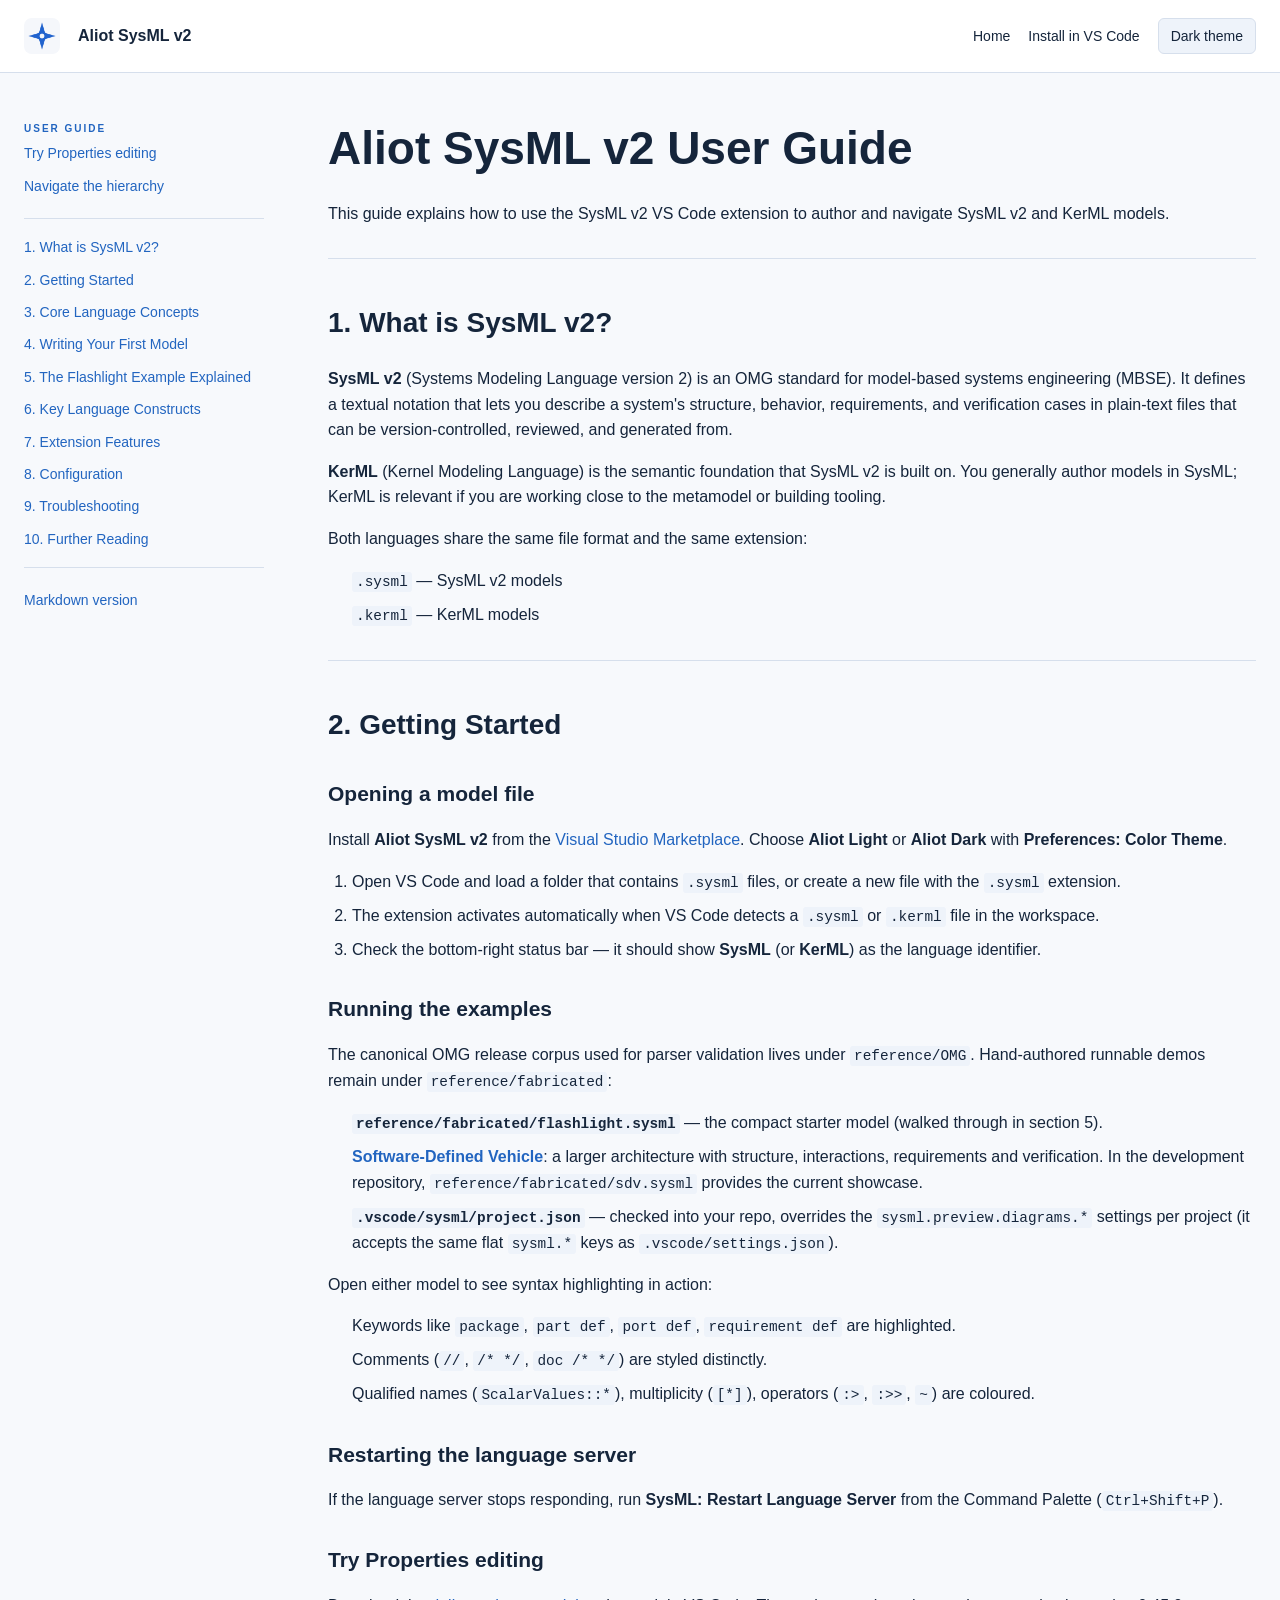
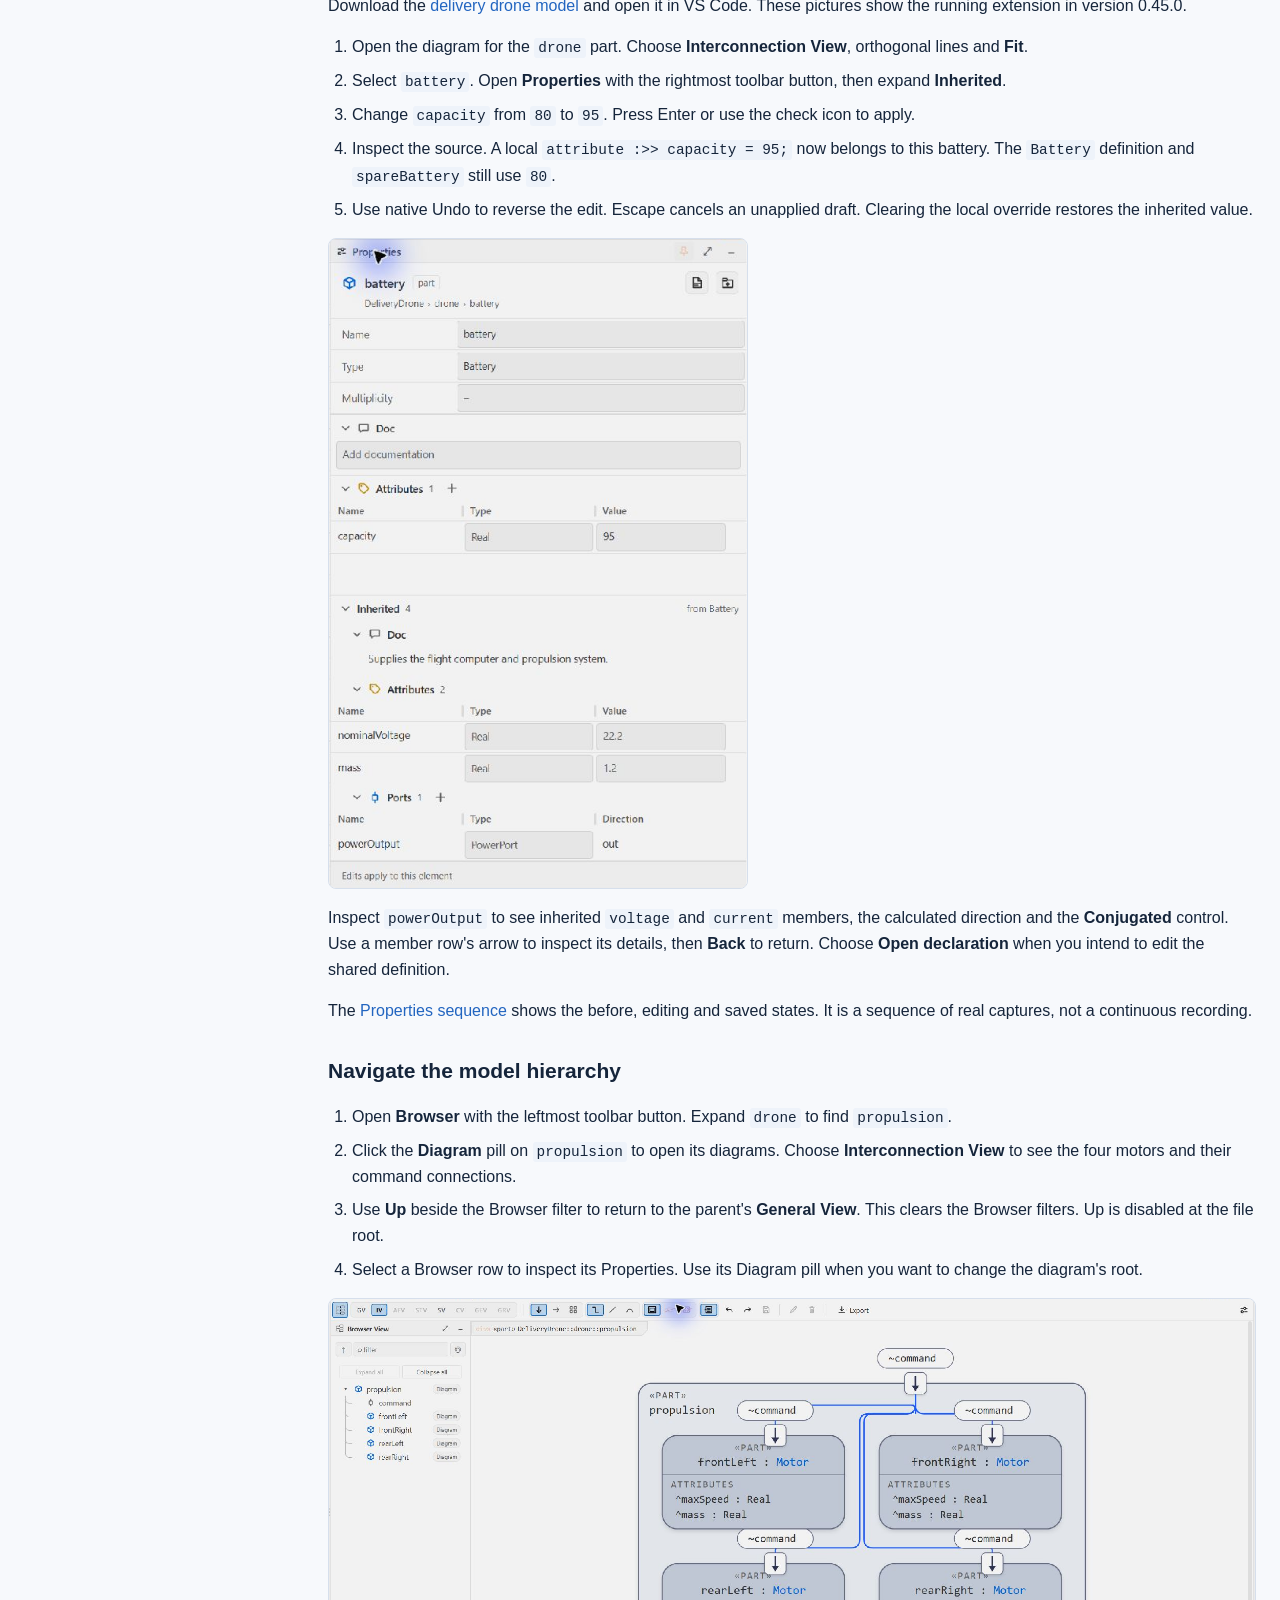
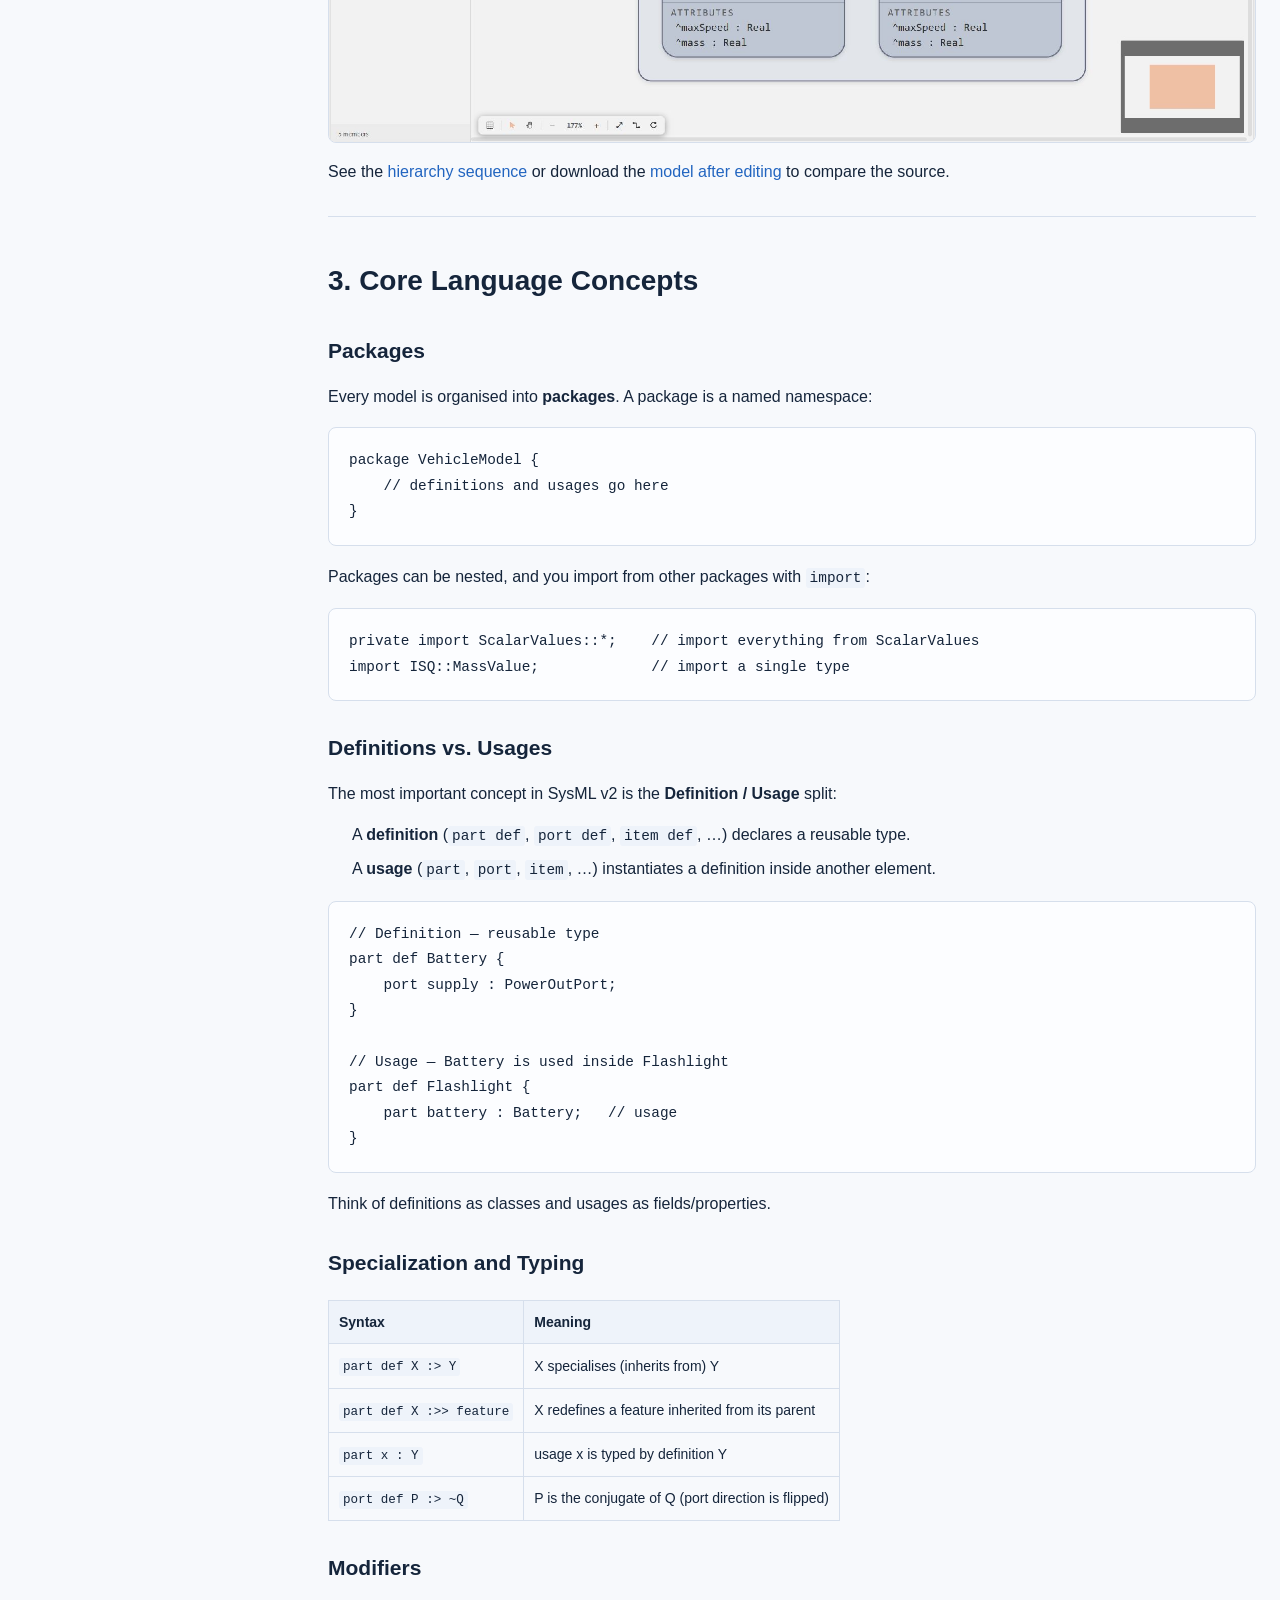
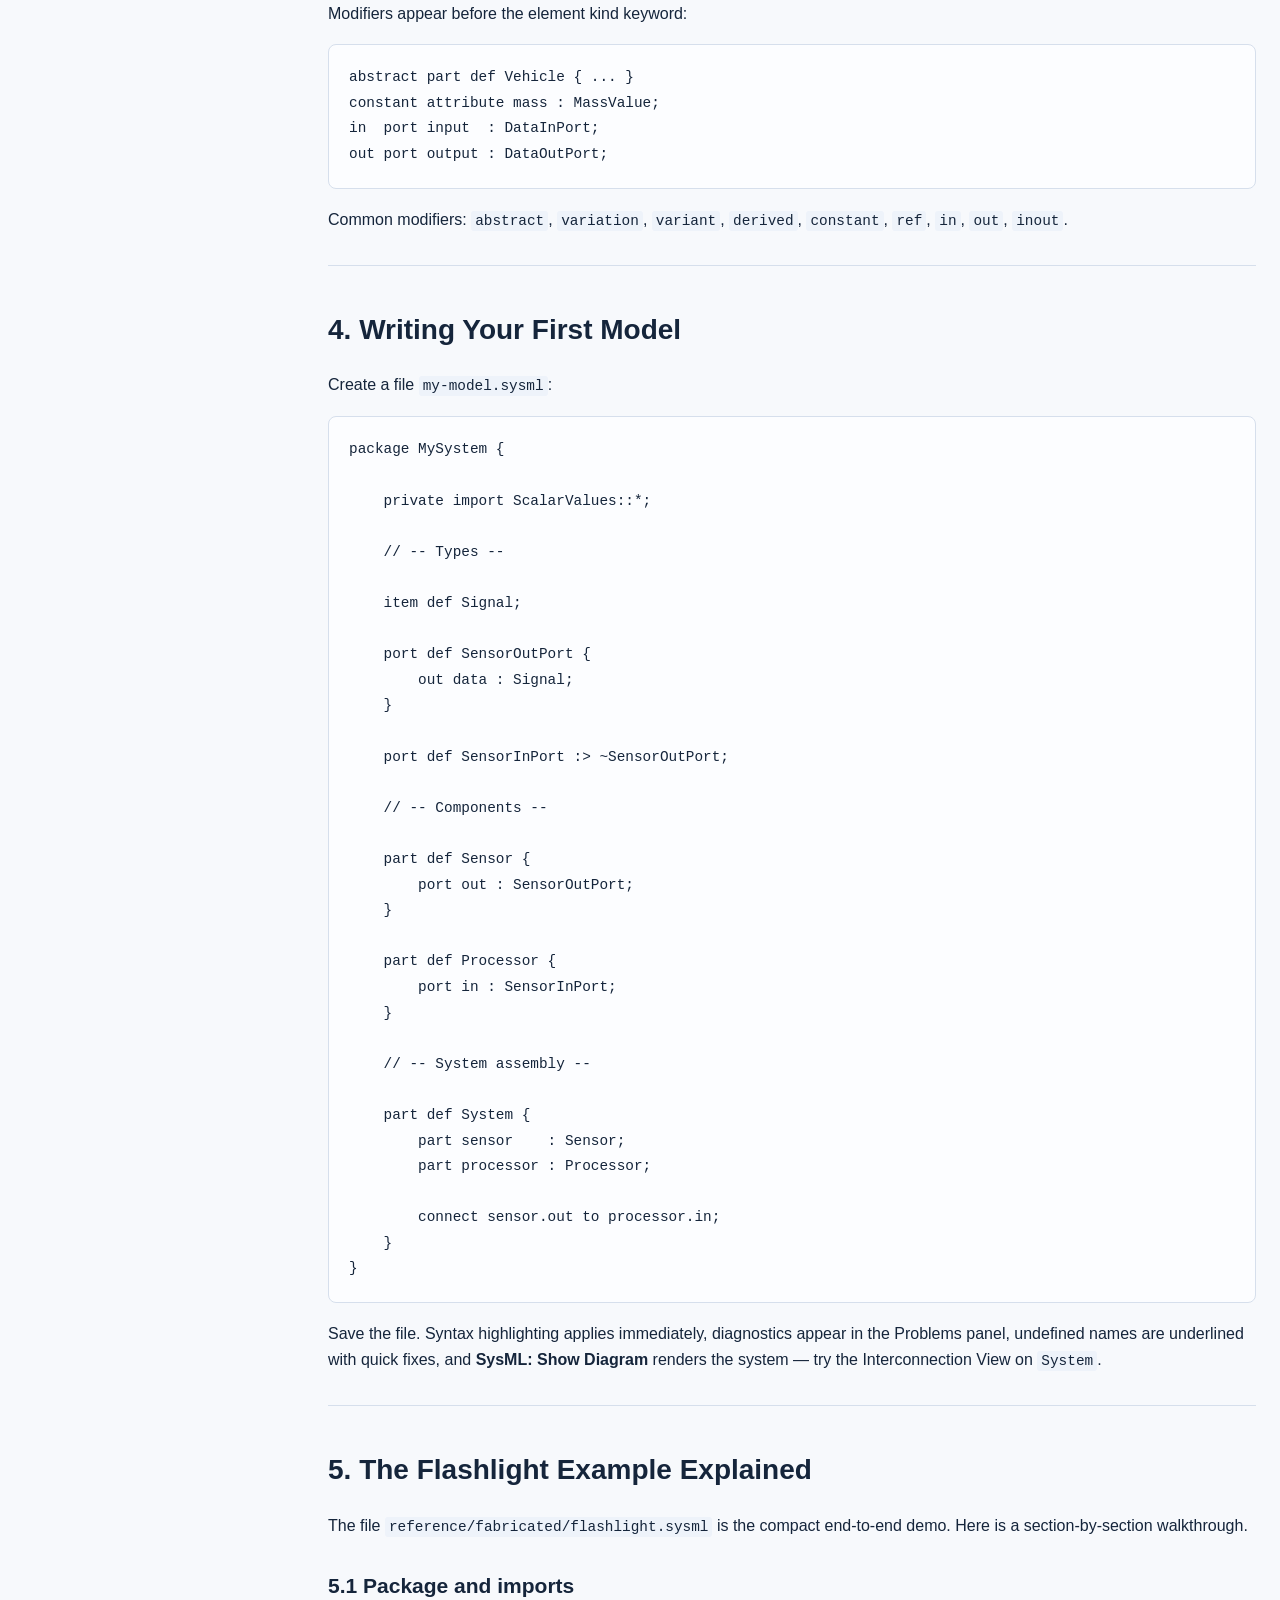
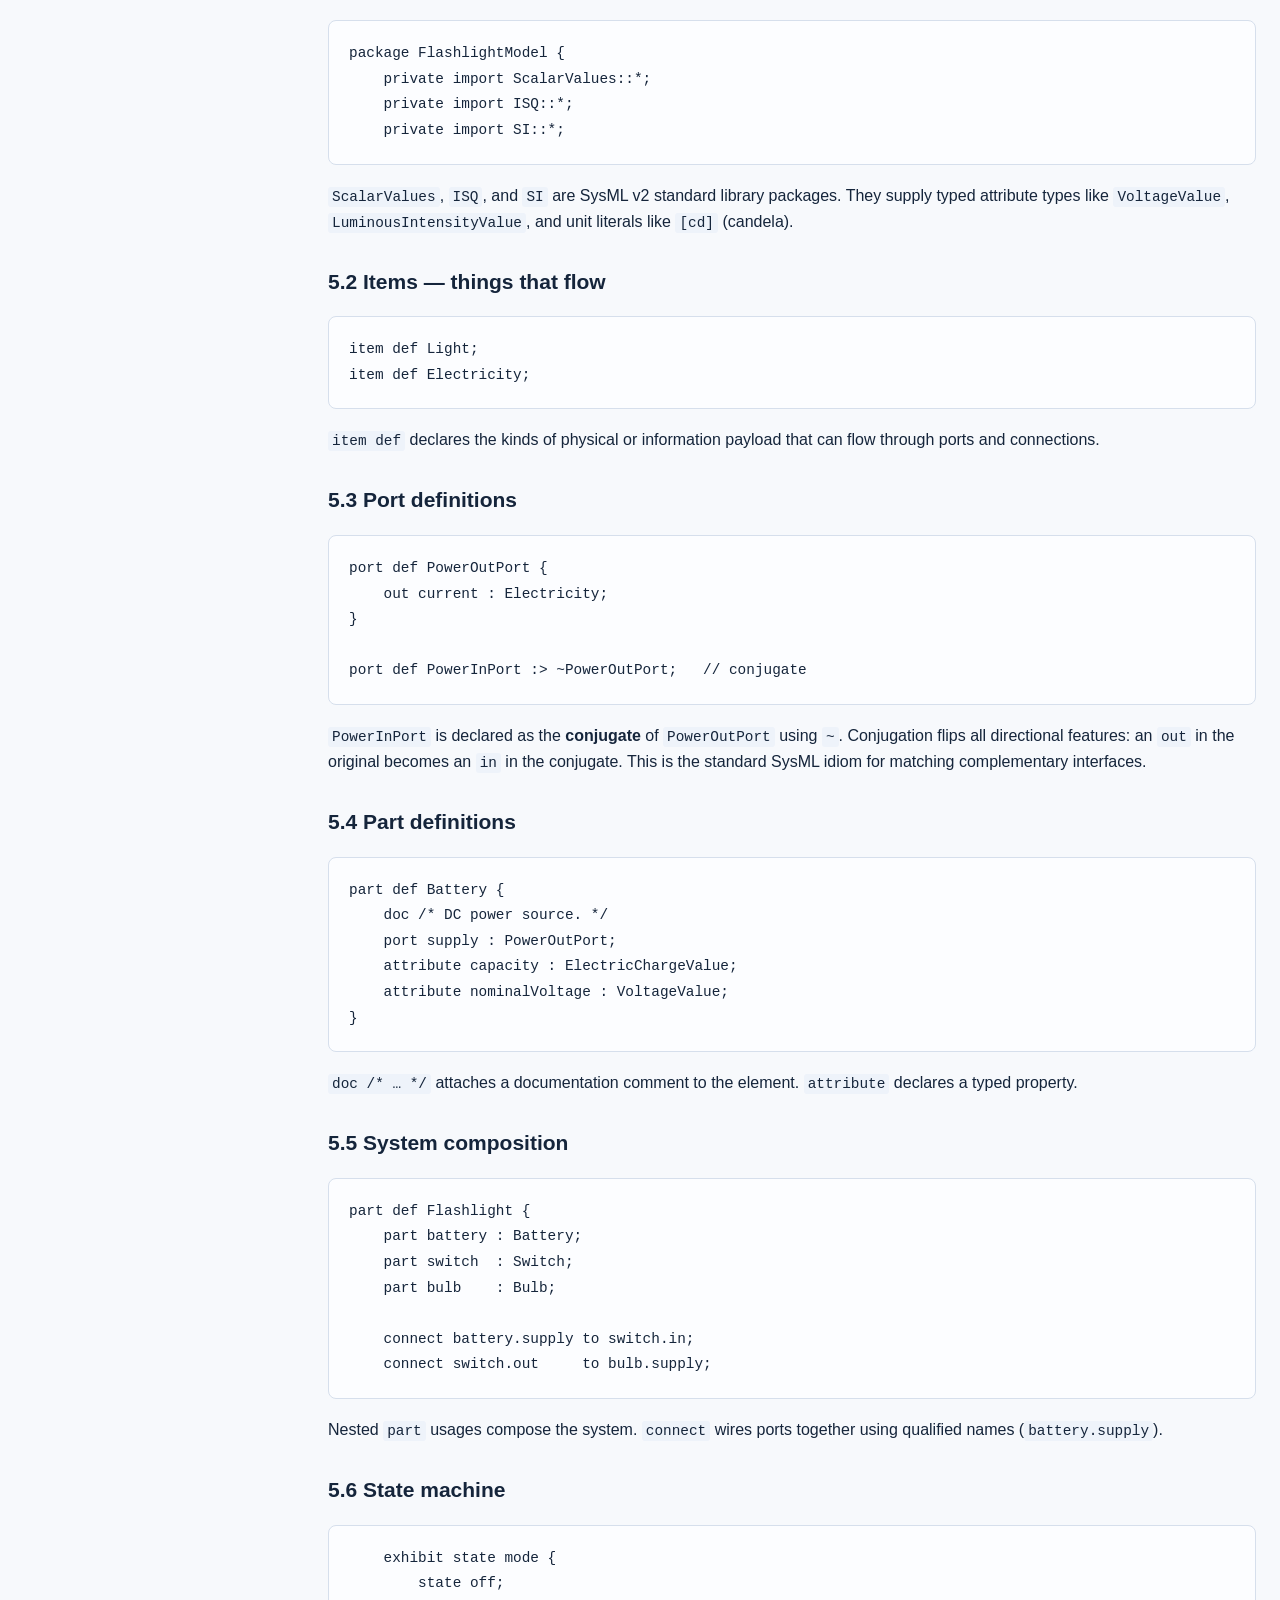
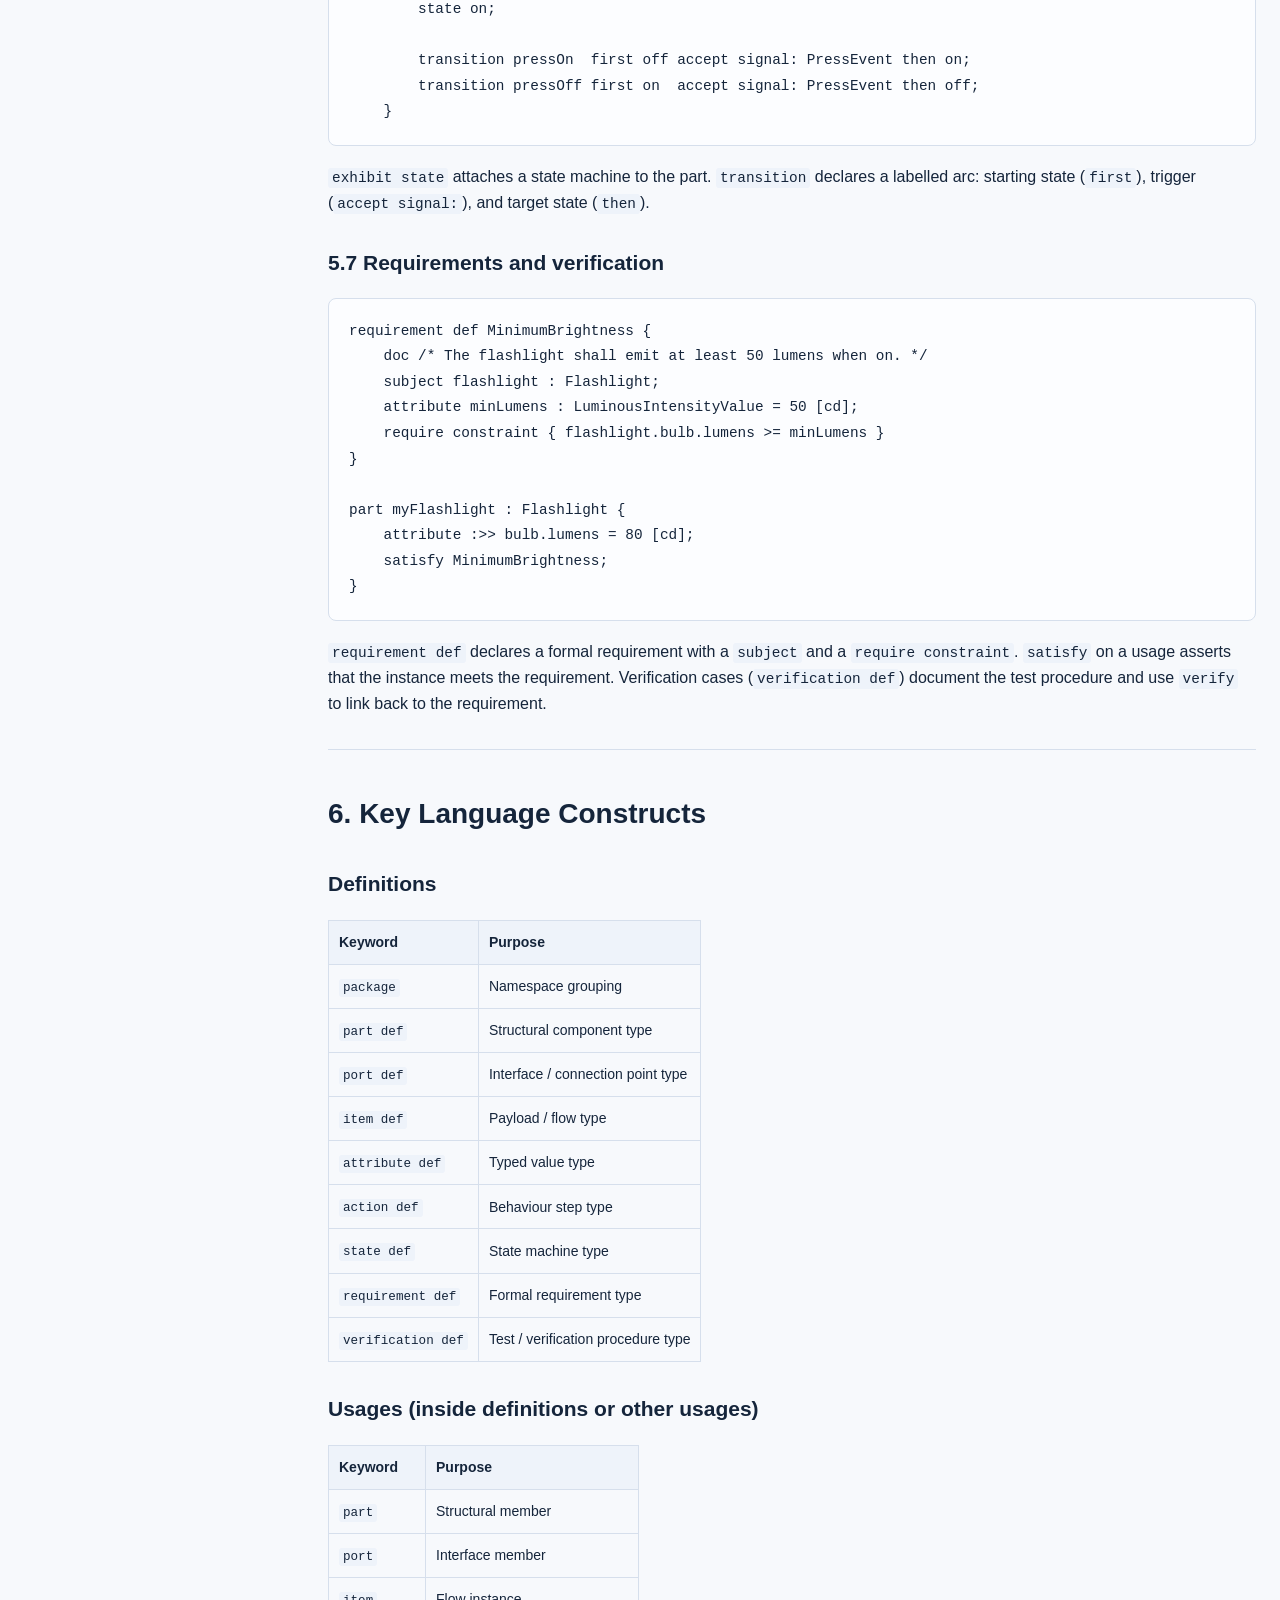
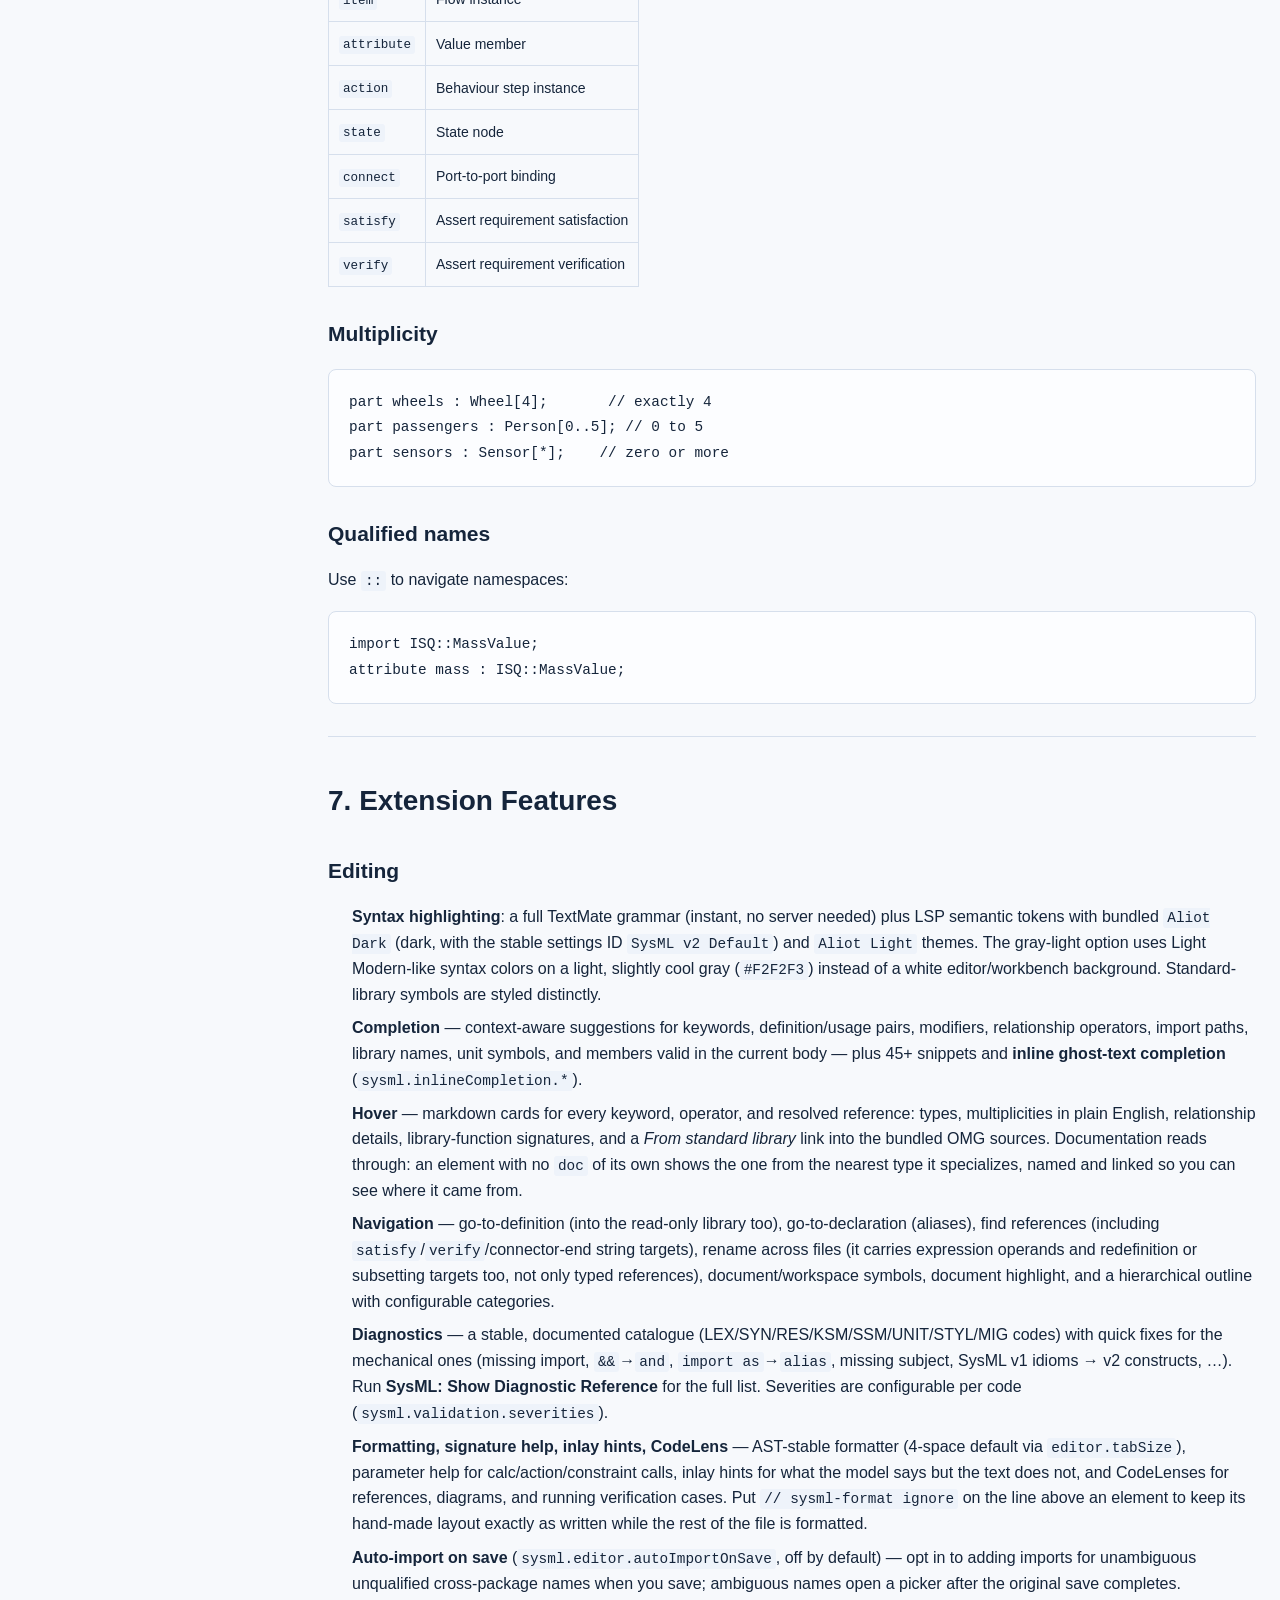
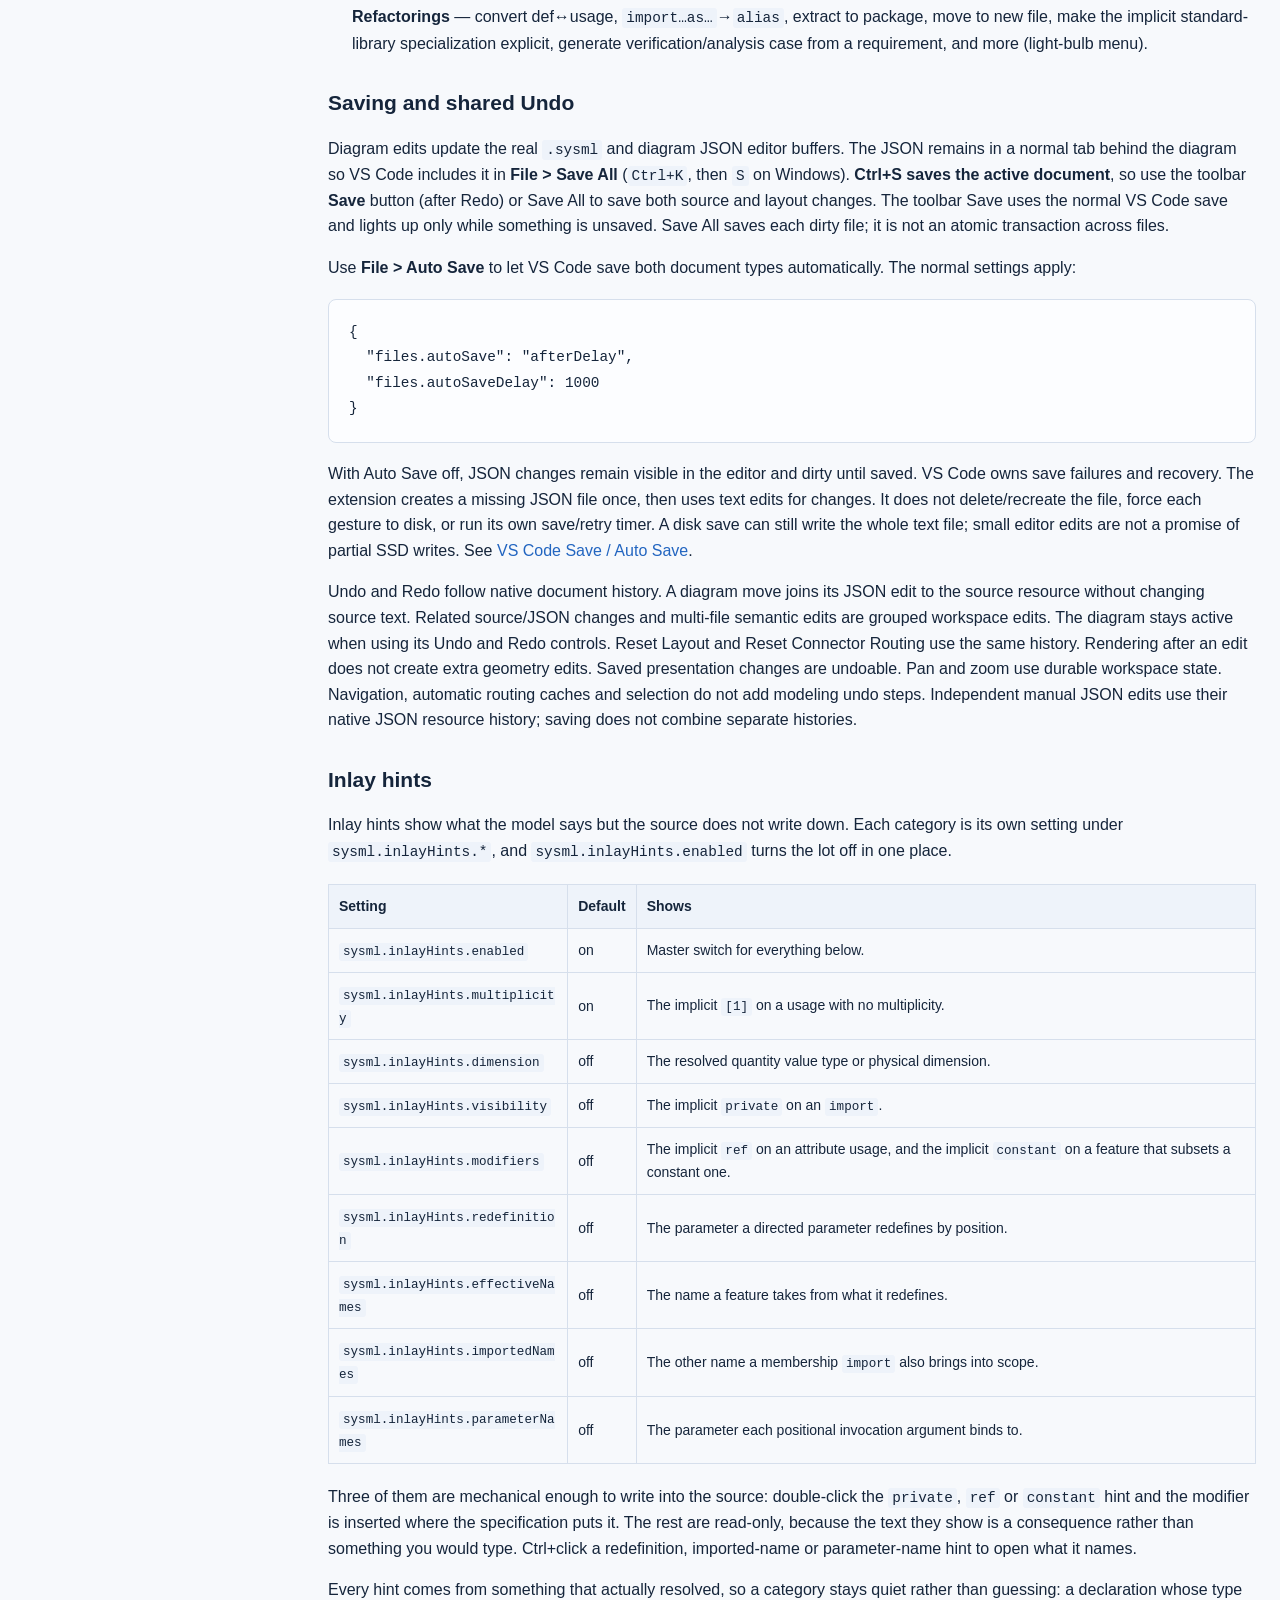
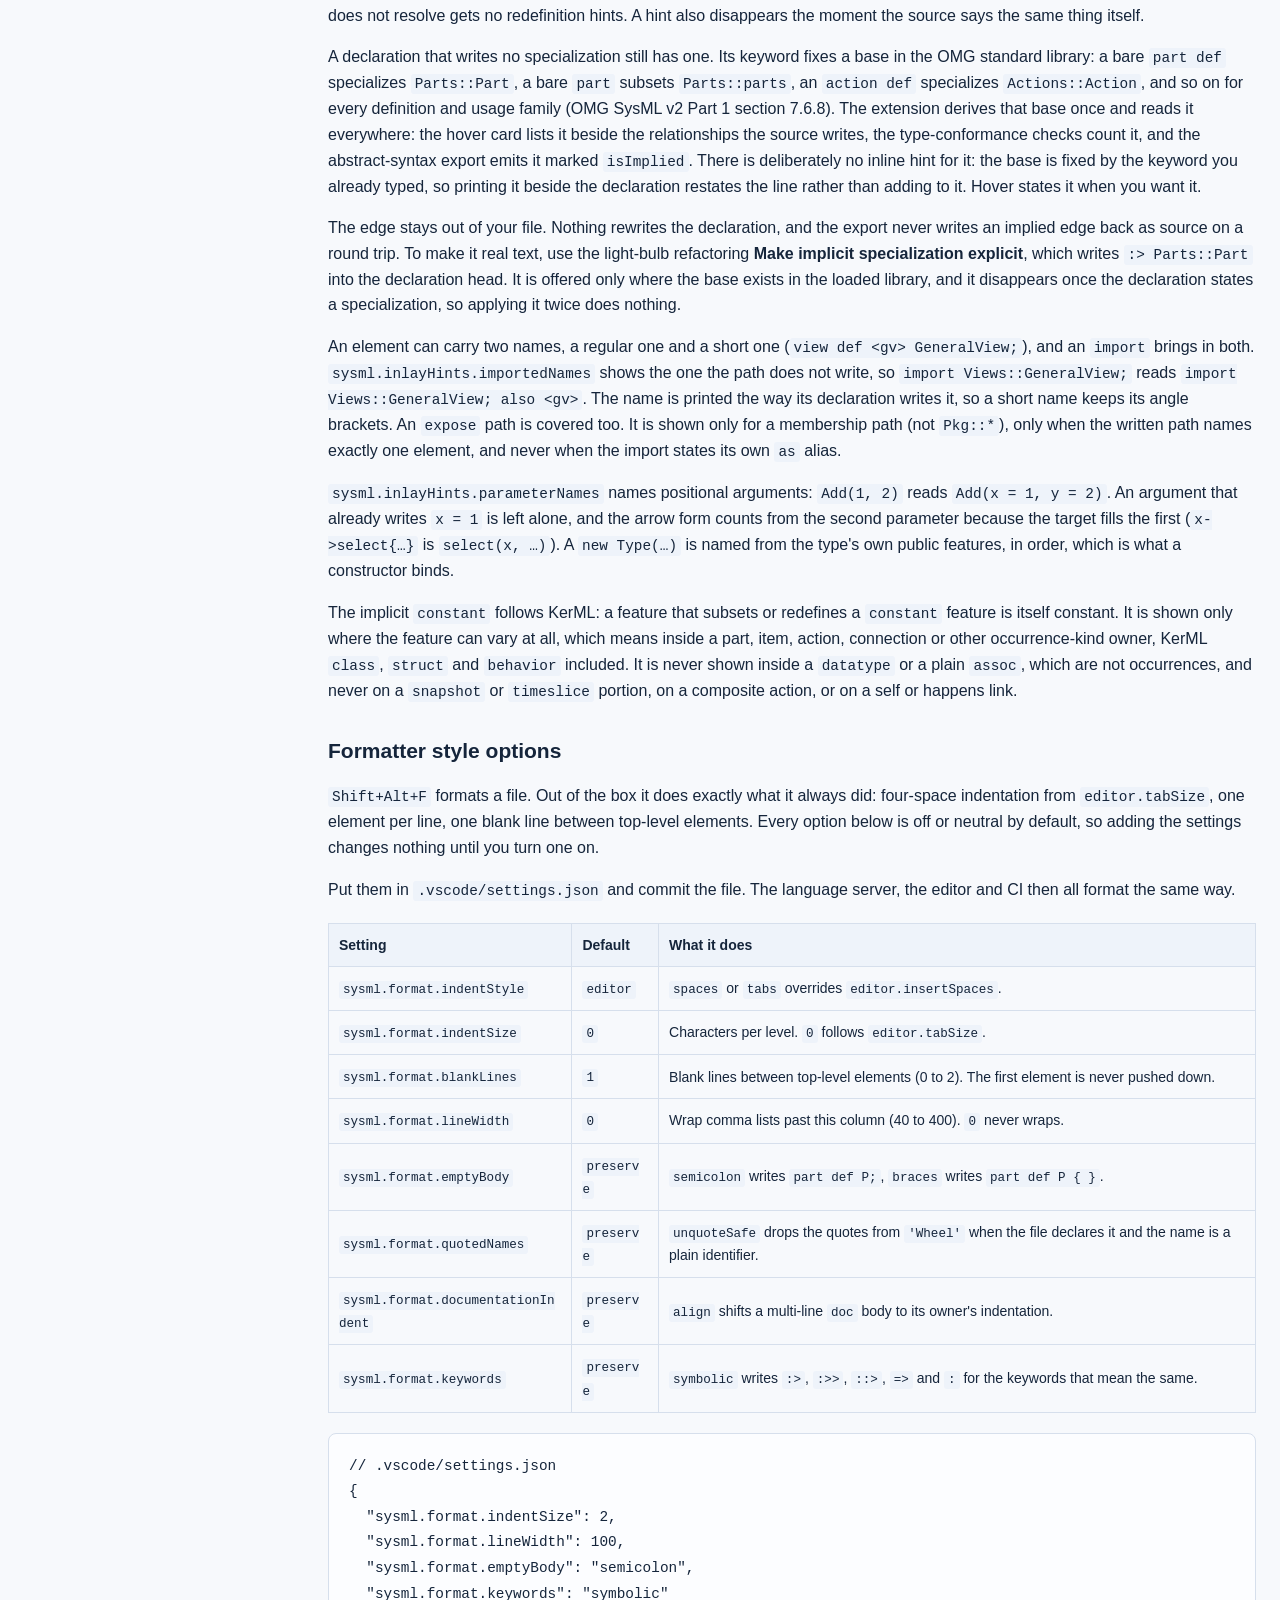
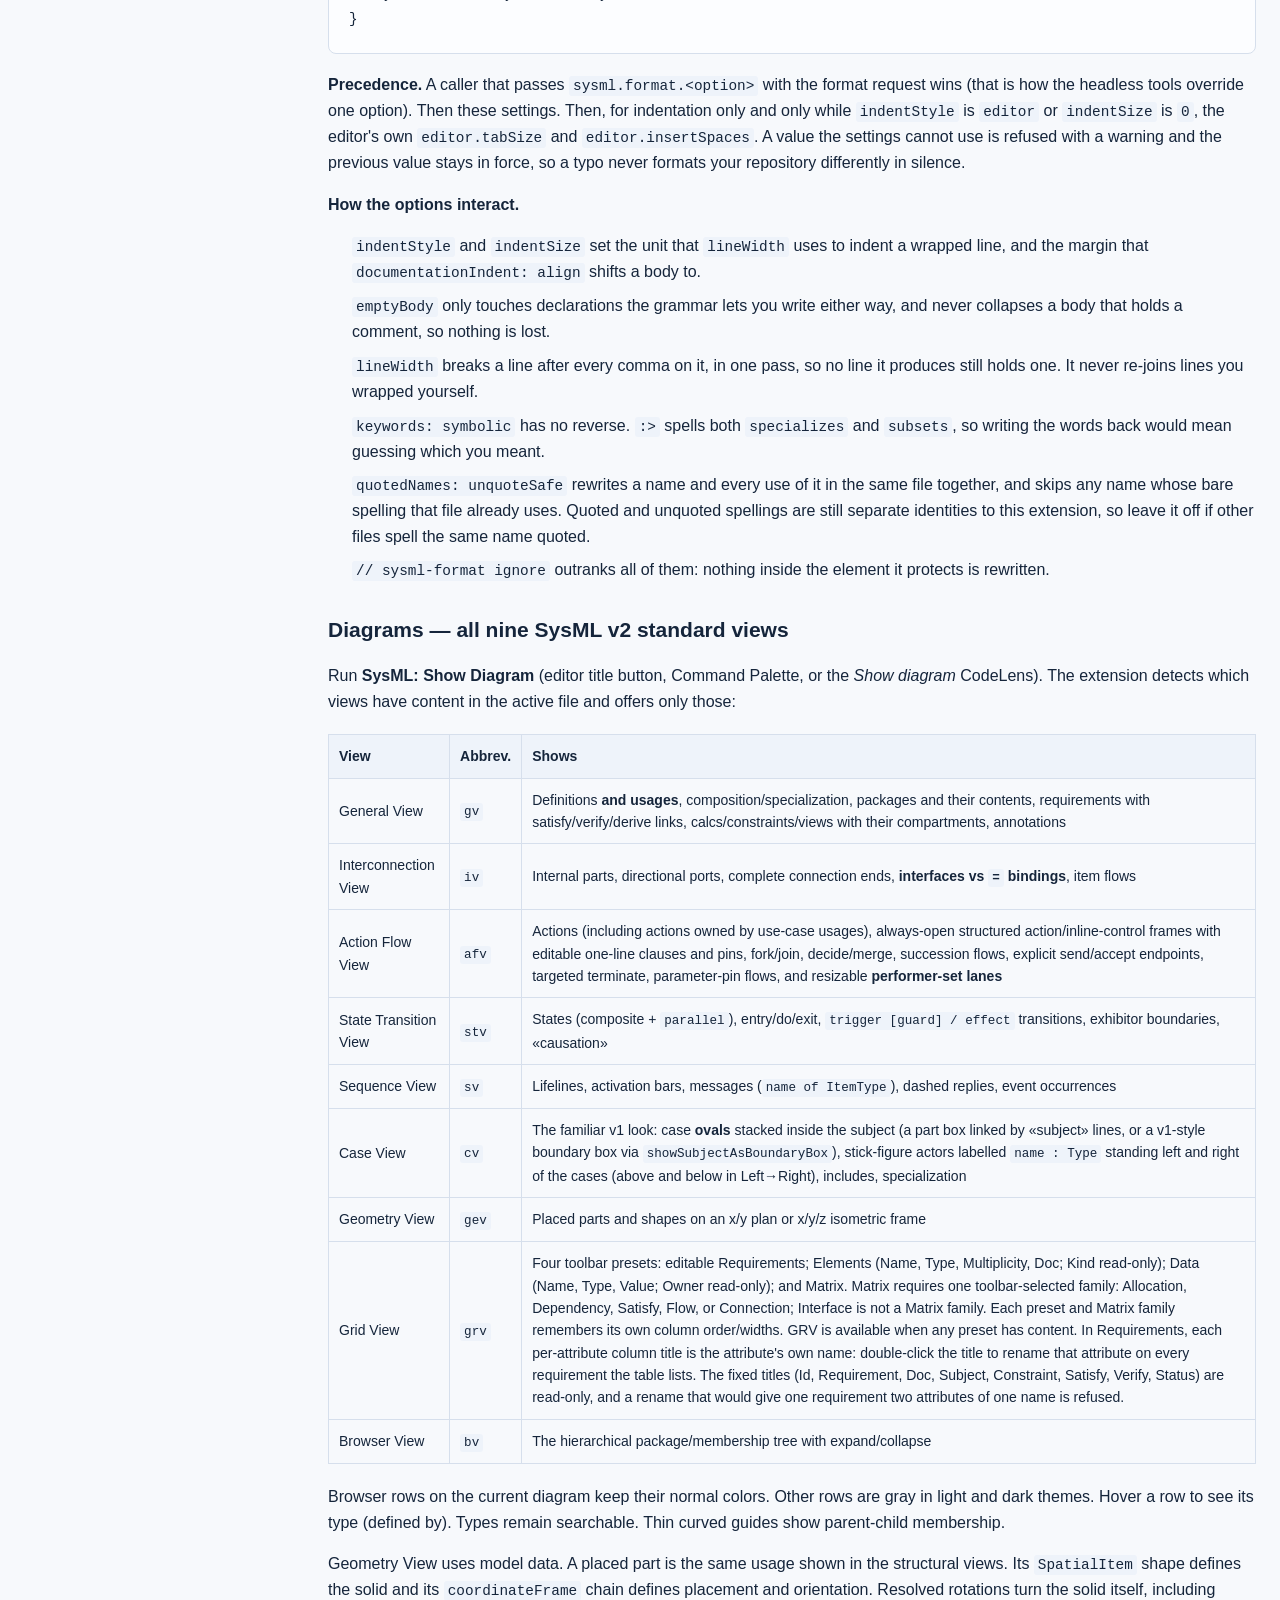
==== user-guide.html @ 0949d3dc "docs: enlarge model previews and refresh the Aliot user guide" ====
<!doctype html>
<html lang="en" data-theme="light">
  <head>
    <meta charset="utf-8" />
    <meta name="viewport" content="width=device-width, initial-scale=1" />
    <title>Aliot SysML v2 | User guide</title>
    <meta
      name="description"
      content="Get started with Aliot. Edit SysML v2 properties, explore model hierarchies and work with text and diagrams in VS Code."
    />
    <meta name="theme-color" content="#f7f9fc" />
    <link
      rel="canonical"
      href="https://voidaliot.github.io/sysml-v2-vscext-release/user-guide.html"
    />
    <link rel="icon" href="assets/brand/aliot-light.png" />
    <link rel="stylesheet" href="styles.css" />
    <link rel="stylesheet" href="user-guide.css" />
    <script src="user-guide.js" defer></script>
  </head>
  <body>
    <header class="guide-header">
      <a class="guide-brand" href="index.html"
        ><img src="assets/brand/aliot-light.png" alt="" width="36" height="36" />Aliot SysML v2</a
      >
      <nav aria-label="Guide navigation">
        <a href="index.html">Home</a>
        <a href="https://marketplace.visualstudio.com/items?itemName=voidaliot.vscode-sysml-v2"
          >Install in VS Code</a
        >
        <button id="guide-theme" type="button" hidden>Dark theme</button>
      </nav>
    </header>
    <div class="guide-layout">
      <aside>
        <nav aria-label="Contents">
          <p class="eyebrow">USER GUIDE</p>
          <a href="#try-properties-editing">Try Properties editing</a>
          <a href="#navigate-the-model-hierarchy">Navigate the hierarchy</a>
          <ol>
            <li><a href="#1-what-is-sysml-v2">1. What is SysML v2?</a></li>
<li><a href="#2-getting-started">2. Getting Started</a></li>
<li><a href="#3-core-language-concepts">3. Core Language Concepts</a></li>
<li><a href="#4-writing-your-first-model">4. Writing Your First Model</a></li>
<li><a href="#5-the-flashlight-example-explained">5. The Flashlight Example Explained</a></li>
<li><a href="#6-key-language-constructs">6. Key Language Constructs</a></li>
<li><a href="#7-extension-features">7. Extension Features</a></li>
<li><a href="#8-configuration">8. Configuration</a></li>
<li><a href="#9-troubleshooting">9. Troubleshooting</a></li>
<li><a href="#10-further-reading">10. Further Reading</a></li>
          </ol>
          <a href="user-guide.md">Markdown version</a>
        </nav>
      </aside>
      <main class="guide-content"><h1 id="aliot-sysml-v2-user-guide">Aliot SysML v2 User Guide</h1>
<p>This guide explains how to use the SysML v2 VS Code extension to author and navigate SysML v2 and KerML models.</p>
<hr>
<h2 id="1-what-is-sysml-v2">1. What is SysML v2?</h2>
<p><strong>SysML v2</strong> (Systems Modeling Language version 2) is an OMG standard for model-based systems engineering (MBSE). It defines a textual notation that lets you describe a system's structure, behavior, requirements, and verification cases in plain-text files that can be version-controlled, reviewed, and generated from.</p>
<p><strong>KerML</strong> (Kernel Modeling Language) is the semantic foundation that SysML v2 is built on. You generally author models in SysML; KerML is relevant if you are working close to the metamodel or building tooling.</p>
<p>Both languages share the same file format and the same extension:</p>
<ul>
<li><code>.sysml</code> — SysML v2 models</li>
<li><code>.kerml</code> — KerML models</li>
</ul>
<hr>
<h2 id="2-getting-started">2. Getting Started</h2>
<span id="install" class="guide-anchor"></span><h3 id="opening-a-model-file">Opening a model file</h3>
<p>Install <strong>Aliot SysML v2</strong> from the <a href="https://marketplace.visualstudio.com/items?itemName=voidaliot.vscode-sysml-v2">Visual Studio Marketplace</a>. Choose <strong>Aliot Light</strong> or <strong>Aliot Dark</strong> with <strong>Preferences: Color Theme</strong>.</p>
<ol>
<li>Open VS Code and load a folder that contains <code>.sysml</code> files, or create a new file with the <code>.sysml</code> extension.</li>
<li>The extension activates automatically when VS Code detects a <code>.sysml</code> or <code>.kerml</code> file in the workspace.</li>
<li>Check the bottom-right status bar — it should show <strong>SysML</strong> (or <strong>KerML</strong>) as the language identifier.</li>
</ol>
<span id="showcase" class="guide-anchor"></span><h3 id="running-the-examples">Running the examples</h3>
<p>The canonical OMG release corpus used for parser validation lives under <code>reference/OMG</code>. Hand-authored runnable demos remain under <code>reference/fabricated</code>:</p>
<ul>
<li><strong><code>reference/fabricated/flashlight.sysml</code></strong> — the compact starter model (walked through in section 5).</li>
<li><strong><a href="https://github.com/voidaliot/sysml-v2-samples/blob/main/sdv.sysml">Software-Defined Vehicle</a></strong>: a larger architecture with structure, interactions, requirements and verification. In the development repository, <code>reference/fabricated/sdv.sysml</code> provides the current showcase.</li>
<li><strong><code>.vscode/sysml/project.json</code></strong> — checked into your repo, overrides the <code>sysml.preview.diagrams.*</code> settings per project (it accepts the same flat <code>sysml.*</code> keys as <code>.vscode/settings.json</code>).</li>
</ul>
<p>Open either model to see syntax highlighting in action:</p>
<ul>
<li>Keywords like <code>package</code>, <code>part def</code>, <code>port def</code>, <code>requirement def</code> are highlighted.</li>
<li>Comments (<code>//</code>, <code>/* */</code>, <code>doc /* */</code>) are styled distinctly.</li>
<li>Qualified names (<code>ScalarValues::*</code>), multiplicity (<code>[*]</code>), operators (<code>:&gt;</code>, <code>:&gt;&gt;</code>, <code>~</code>) are coloured.</li>
</ul>
<h3 id="restarting-the-language-server">Restarting the language server</h3>
<p>If the language server stops responding, run <strong>SysML: Restart Language Server</strong> from the Command Palette (<code>Ctrl+Shift+P</code>).</p>
<span id="edit-diagrams" class="guide-anchor"></span><h3 id="try-properties-editing">Try Properties editing</h3>
<p>Download the <a href="assets/samples/release-demo-before.sysml">delivery drone model</a> and open it in VS Code. These pictures show the running extension in version 0.45.0.</p>
<ol>
<li>Open the diagram for the <code>drone</code> part. Choose <strong>Interconnection View</strong>, orthogonal lines and <strong>Fit</strong>.</li>
<li>Select <code>battery</code>. Open <strong>Properties</strong> with the rightmost toolbar button, then expand <strong>Inherited</strong>.</li>
<li>Change <code>capacity</code> from <code>80</code> to <code>95</code>. Press Enter or use the check icon to apply.</li>
<li>Inspect the source. A local <code>attribute :&gt;&gt; capacity = 95;</code> now belongs to this battery. The <code>Battery</code> definition and <code>spareBattery</code> still use <code>80</code>.</li>
<li>Use native Undo to reverse the edit. Escape cancels an unapplied draft. Clearing the local override restores the inherited value.</li>
</ol>
<p><img src="assets/product/v045-properties-after-light.png" alt="Battery Properties after applying a local capacity override." loading="lazy" data-light="assets/product/v045-properties-after-light.png" data-dark="assets/product/v045-properties-after-dark.png" class="guide-properties"></p>
<p>Inspect <code>powerOutput</code> to see inherited <code>voltage</code> and <code>current</code> members, the calculated direction and the <strong>Conjugated</strong> control. Use a member row's arrow to inspect its details, then <strong>Back</strong> to return. Choose <strong>Open declaration</strong> when you intend to edit the shared definition.</p>
<p>The <a href="assets/product/v045-properties-light.gif">Properties sequence</a> shows the before, editing and saved states. It is a sequence of real captures, not a continuous recording.</p>
<h3 id="navigate-the-model-hierarchy">Navigate the model hierarchy</h3>
<ol>
<li>Open <strong>Browser</strong> with the leftmost toolbar button. Expand <code>drone</code> to find <code>propulsion</code>.</li>
<li>Click the <strong>Diagram</strong> pill on <code>propulsion</code> to open its diagrams. Choose <strong>Interconnection View</strong> to see the four motors and their command connections.</li>
<li>Use <strong>Up</strong> beside the Browser filter to return to the parent's <strong>General View</strong>. This clears the Browser filters. Up is disabled at the file root.</li>
<li>Select a Browser row to inspect its Properties. Use its Diagram pill when you want to change the diagram's root.</li>
</ol>
<p><img src="assets/product/v045-hierarchy-subsystem-light.png" alt="Browser and Interconnection View focused on the propulsion subsystem." loading="lazy" data-light="assets/product/v045-hierarchy-subsystem-light.png" data-dark="assets/product/v045-hierarchy-subsystem-dark.png"></p>
<p>See the <a href="assets/product/v045-hierarchy-light.gif">hierarchy sequence</a> or download the <a href="assets/samples/release-demo-after.sysml">model after editing</a> to compare the source.</p>
<hr>
<h2 id="3-core-language-concepts">3. Core Language Concepts</h2>
<h3 id="packages">Packages</h3>
<p>Every model is organised into <strong>packages</strong>. A package is a named namespace:</p>
<pre><code class="language-sysml">package VehicleModel {
    // definitions and usages go here
}
</code></pre>
<p>Packages can be nested, and you import from other packages with <code>import</code>:</p>
<pre><code class="language-sysml">private import ScalarValues::*;    // import everything from ScalarValues
import ISQ::MassValue;             // import a single type
</code></pre>
<h3 id="definitions-vs-usages">Definitions vs. Usages</h3>
<p>The most important concept in SysML v2 is the <strong>Definition / Usage</strong> split:</p>
<ul>
<li>A <strong>definition</strong> (<code>part def</code>, <code>port def</code>, <code>item def</code>, …) declares a reusable type.</li>
<li>A <strong>usage</strong> (<code>part</code>, <code>port</code>, <code>item</code>, …) instantiates a definition inside another element.</li>
</ul>
<pre><code class="language-sysml">// Definition — reusable type
part def Battery {
    port supply : PowerOutPort;
}

// Usage — Battery is used inside Flashlight
part def Flashlight {
    part battery : Battery;   // usage
}
</code></pre>
<p>Think of definitions as classes and usages as fields/properties.</p>
<h3 id="specialization-and-typing">Specialization and Typing</h3>
<table>
<thead>
<tr>
<th>Syntax</th>
<th>Meaning</th>
</tr>
</thead>
<tbody>
<tr>
<td><code>part def X :&gt; Y</code></td>
<td>X specialises (inherits from) Y</td>
</tr>
<tr>
<td><code>part def X :&gt;&gt; feature</code></td>
<td>X redefines a feature inherited from its parent</td>
</tr>
<tr>
<td><code>part x : Y</code></td>
<td>usage x is typed by definition Y</td>
</tr>
<tr>
<td><code>port def P :&gt; ~Q</code></td>
<td>P is the conjugate of Q (port direction is flipped)</td>
</tr>
</tbody>
</table>
<h3 id="modifiers">Modifiers</h3>
<p>Modifiers appear before the element kind keyword:</p>
<pre><code class="language-sysml">abstract part def Vehicle { ... }
constant attribute mass : MassValue;
in  port input  : DataInPort;
out port output : DataOutPort;
</code></pre>
<p>Common modifiers: <code>abstract</code>, <code>variation</code>, <code>variant</code>, <code>derived</code>, <code>constant</code>, <code>ref</code>, <code>in</code>, <code>out</code>, <code>inout</code>.</p>
<hr>
<h2 id="4-writing-your-first-model">4. Writing Your First Model</h2>
<p>Create a file <code>my-model.sysml</code>:</p>
<pre><code class="language-sysml">package MySystem {

    private import ScalarValues::*;

    // -- Types --

    item def Signal;

    port def SensorOutPort {
        out data : Signal;
    }

    port def SensorInPort :&gt; ~SensorOutPort;

    // -- Components --

    part def Sensor {
        port out : SensorOutPort;
    }

    part def Processor {
        port in : SensorInPort;
    }

    // -- System assembly --

    part def System {
        part sensor    : Sensor;
        part processor : Processor;

        connect sensor.out to processor.in;
    }
}
</code></pre>
<p>Save the file. Syntax highlighting applies immediately, diagnostics appear in the Problems panel, undefined names are underlined with quick fixes, and <strong>SysML: Show Diagram</strong> renders the system — try the Interconnection View on <code>System</code>.</p>
<hr>
<h2 id="5-the-flashlight-example-explained">5. The Flashlight Example Explained</h2>
<p>The file <code>reference/fabricated/flashlight.sysml</code> is the compact end-to-end demo. Here is a section-by-section walkthrough.</p>
<h3 id="51-package-and-imports">5.1 Package and imports</h3>
<pre><code class="language-sysml">package FlashlightModel {
    private import ScalarValues::*;
    private import ISQ::*;
    private import SI::*;
</code></pre>
<p><code>ScalarValues</code>, <code>ISQ</code>, and <code>SI</code> are SysML v2 standard library packages. They supply typed attribute types like <code>VoltageValue</code>, <code>LuminousIntensityValue</code>, and unit literals like <code>[cd]</code> (candela).</p>
<h3 id="52-items--things-that-flow">5.2 Items — things that flow</h3>
<pre><code class="language-sysml">item def Light;
item def Electricity;
</code></pre>
<p><code>item def</code> declares the kinds of physical or information payload that can flow through ports and connections.</p>
<h3 id="53-port-definitions">5.3 Port definitions</h3>
<pre><code class="language-sysml">port def PowerOutPort {
    out current : Electricity;
}

port def PowerInPort :&gt; ~PowerOutPort;   // conjugate
</code></pre>
<p><code>PowerInPort</code> is declared as the <strong>conjugate</strong> of <code>PowerOutPort</code> using <code>~</code>. Conjugation flips all directional features: an <code>out</code> in the original becomes an <code>in</code> in the conjugate. This is the standard SysML idiom for matching complementary interfaces.</p>
<h3 id="54-part-definitions">5.4 Part definitions</h3>
<pre><code class="language-sysml">part def Battery {
    doc /* DC power source. */
    port supply : PowerOutPort;
    attribute capacity : ElectricChargeValue;
    attribute nominalVoltage : VoltageValue;
}
</code></pre>
<p><code>doc /* … */</code> attaches a documentation comment to the element. <code>attribute</code> declares a typed property.</p>
<h3 id="55-system-composition">5.5 System composition</h3>
<pre><code class="language-sysml">part def Flashlight {
    part battery : Battery;
    part switch  : Switch;
    part bulb    : Bulb;

    connect battery.supply to switch.in;
    connect switch.out     to bulb.supply;
</code></pre>
<p>Nested <code>part</code> usages compose the system. <code>connect</code> wires ports together using qualified names (<code>battery.supply</code>).</p>
<h3 id="56-state-machine">5.6 State machine</h3>
<pre><code class="language-sysml">    exhibit state mode {
        state off;
        state on;

        transition pressOn  first off accept signal: PressEvent then on;
        transition pressOff first on  accept signal: PressEvent then off;
    }
</code></pre>
<p><code>exhibit state</code> attaches a state machine to the part. <code>transition</code> declares a labelled arc: starting state (<code>first</code>), trigger (<code>accept signal:</code>), and target state (<code>then</code>).</p>
<h3 id="57-requirements-and-verification">5.7 Requirements and verification</h3>
<pre><code class="language-sysml">requirement def MinimumBrightness {
    doc /* The flashlight shall emit at least 50 lumens when on. */
    subject flashlight : Flashlight;
    attribute minLumens : LuminousIntensityValue = 50 [cd];
    require constraint { flashlight.bulb.lumens &gt;= minLumens }
}

part myFlashlight : Flashlight {
    attribute :&gt;&gt; bulb.lumens = 80 [cd];
    satisfy MinimumBrightness;
}
</code></pre>
<p><code>requirement def</code> declares a formal requirement with a <code>subject</code> and a <code>require constraint</code>. <code>satisfy</code> on a usage asserts that the instance meets the requirement. Verification cases (<code>verification def</code>) document the test procedure and use <code>verify</code> to link back to the requirement.</p>
<hr>
<h2 id="6-key-language-constructs">6. Key Language Constructs</h2>
<h3 id="definitions">Definitions</h3>
<table>
<thead>
<tr>
<th>Keyword</th>
<th>Purpose</th>
</tr>
</thead>
<tbody>
<tr>
<td><code>package</code></td>
<td>Namespace grouping</td>
</tr>
<tr>
<td><code>part def</code></td>
<td>Structural component type</td>
</tr>
<tr>
<td><code>port def</code></td>
<td>Interface / connection point type</td>
</tr>
<tr>
<td><code>item def</code></td>
<td>Payload / flow type</td>
</tr>
<tr>
<td><code>attribute def</code></td>
<td>Typed value type</td>
</tr>
<tr>
<td><code>action def</code></td>
<td>Behaviour step type</td>
</tr>
<tr>
<td><code>state def</code></td>
<td>State machine type</td>
</tr>
<tr>
<td><code>requirement def</code></td>
<td>Formal requirement type</td>
</tr>
<tr>
<td><code>verification def</code></td>
<td>Test / verification procedure type</td>
</tr>
</tbody>
</table>
<h3 id="usages-inside-definitions-or-other-usages">Usages (inside definitions or other usages)</h3>
<table>
<thead>
<tr>
<th>Keyword</th>
<th>Purpose</th>
</tr>
</thead>
<tbody>
<tr>
<td><code>part</code></td>
<td>Structural member</td>
</tr>
<tr>
<td><code>port</code></td>
<td>Interface member</td>
</tr>
<tr>
<td><code>item</code></td>
<td>Flow instance</td>
</tr>
<tr>
<td><code>attribute</code></td>
<td>Value member</td>
</tr>
<tr>
<td><code>action</code></td>
<td>Behaviour step instance</td>
</tr>
<tr>
<td><code>state</code></td>
<td>State node</td>
</tr>
<tr>
<td><code>connect</code></td>
<td>Port-to-port binding</td>
</tr>
<tr>
<td><code>satisfy</code></td>
<td>Assert requirement satisfaction</td>
</tr>
<tr>
<td><code>verify</code></td>
<td>Assert requirement verification</td>
</tr>
</tbody>
</table>
<h3 id="multiplicity">Multiplicity</h3>
<pre><code class="language-sysml">part wheels : Wheel[4];       // exactly 4
part passengers : Person[0..5]; // 0 to 5
part sensors : Sensor[*];    // zero or more
</code></pre>
<h3 id="qualified-names">Qualified names</h3>
<p>Use <code>::</code> to navigate namespaces:</p>
<pre><code class="language-sysml">import ISQ::MassValue;
attribute mass : ISQ::MassValue;
</code></pre>
<hr>
<h2 id="7-extension-features">7. Extension Features</h2>
<span id="editor" class="guide-anchor"></span><h3 id="editing">Editing</h3>
<ul>
<li><strong>Syntax highlighting</strong>: a full TextMate grammar (instant, no server needed) plus LSP semantic tokens with bundled <code>Aliot Dark</code> (dark, with the stable settings ID <code>SysML v2 Default</code>) and <code>Aliot Light</code> themes. The gray-light option uses Light Modern-like syntax colors on a light, slightly cool gray (<code>#F2F2F3</code>) instead of a white editor/workbench background. Standard-library symbols are styled distinctly.</li>
<li><strong>Completion</strong> — context-aware suggestions for keywords, definition/usage pairs, modifiers, relationship operators, import paths, library names, unit symbols, and members valid in the current body — plus 45+ snippets and <strong>inline ghost-text completion</strong> (<code>sysml.inlineCompletion.*</code>).</li>
<li><strong>Hover</strong> — markdown cards for every keyword, operator, and resolved reference: types, multiplicities in plain English, relationship details, library-function signatures, and a <em>From standard library</em> link into the bundled OMG sources. Documentation reads through: an element with no <code>doc</code> of its own shows the one from the nearest type it specializes, named and linked so you can see where it came from.</li>
<li><strong>Navigation</strong> — go-to-definition (into the read-only library too), go-to-declaration (aliases), find references (including <code>satisfy</code>/<code>verify</code>/connector-end string targets), rename across files (it carries expression operands and redefinition or subsetting targets too, not only typed references), document/workspace symbols, document highlight, and a hierarchical outline with configurable categories.</li>
<li><strong>Diagnostics</strong> — a stable, documented catalogue (LEX/SYN/RES/KSM/SSM/UNIT/STYL/MIG codes) with quick fixes for the mechanical ones (missing import, <code>&amp;&amp;</code>→<code>and</code>, <code>import as</code>→<code>alias</code>, missing subject, SysML v1 idioms → v2 constructs, …). Run <strong>SysML: Show Diagnostic Reference</strong> for the full list. Severities are configurable per code (<code>sysml.validation.severities</code>).</li>
<li><strong>Formatting, signature help, inlay hints, CodeLens</strong> — AST-stable formatter (4-space default via <code>editor.tabSize</code>), parameter help for calc/action/constraint calls, inlay hints for what the model says but the text does not, and CodeLenses for references, diagrams, and running verification cases. Put <code>// sysml-format ignore</code> on the line above an element to keep its hand-made layout exactly as written while the rest of the file is formatted.</li>
<li><strong>Auto-import on save</strong> (<code>sysml.editor.autoImportOnSave</code>, off by default) — opt in to adding imports for unambiguous unqualified cross-package names when you save; ambiguous names open a picker after the original save completes.</li>
<li><strong>Refactorings</strong> — convert def↔usage, <code>import…as…</code>→<code>alias</code>, extract to package, move to new file, make the implicit standard-library specialization explicit, generate verification/analysis case from a requirement, and more (light-bulb menu).</li>
</ul>
<h3 id="saving-and-shared-undo">Saving and shared Undo</h3>
<p>Diagram edits update the real <code>.sysml</code> and diagram JSON editor buffers. The JSON remains in a normal tab behind the diagram so VS Code includes it in <strong>File &gt; Save All</strong> (<code>Ctrl+K</code>, then <code>S</code> on Windows). <strong>Ctrl+S saves the active document</strong>, so use the toolbar <strong>Save</strong> button (after Redo) or Save All to save both source and layout changes. The toolbar Save uses the normal VS Code save and lights up only while something is unsaved. Save All saves each dirty file; it is not an atomic transaction across files.</p>
<p>Use <strong>File &gt; Auto Save</strong> to let VS Code save both document types automatically. The normal settings apply:</p>
<pre><code class="language-json">{
  &quot;files.autoSave&quot;: &quot;afterDelay&quot;,
  &quot;files.autoSaveDelay&quot;: 1000
}
</code></pre>
<p>With Auto Save off, JSON changes remain visible in the editor and dirty until saved. VS Code owns save failures and recovery. The extension creates a missing JSON file once, then uses text edits for changes. It does not delete/recreate the file, force each gesture to disk, or run its own save/retry timer. A disk save can still write the whole text file; small editor edits are not a promise of partial SSD writes. See <a href="https://code.visualstudio.com/docs/editing/codebasics#_save-auto-save">VS Code Save / Auto Save</a>.</p>
<p>Undo and Redo follow native document history. A diagram move joins its JSON edit to the source resource without changing source text. Related source/JSON changes and multi-file semantic edits are grouped workspace edits. The diagram stays active when using its Undo and Redo controls. Reset Layout and Reset Connector Routing use the same history. Rendering after an edit does not create extra geometry edits. Saved presentation changes are undoable. Pan and zoom use durable workspace state. Navigation, automatic routing caches and selection do not add modeling undo steps. Independent manual JSON edits use their native JSON resource history; saving does not combine separate histories.</p>
<h3 id="inlay-hints">Inlay hints</h3>
<p>Inlay hints show what the model says but the source does not write down. Each category is its own setting under <code>sysml.inlayHints.*</code>, and <code>sysml.inlayHints.enabled</code> turns the lot off in one place.</p>
<table>
<thead>
<tr>
<th>Setting</th>
<th>Default</th>
<th>Shows</th>
</tr>
</thead>
<tbody>
<tr>
<td><code>sysml.inlayHints.enabled</code></td>
<td>on</td>
<td>Master switch for everything below.</td>
</tr>
<tr>
<td><code>sysml.inlayHints.multiplicity</code></td>
<td>on</td>
<td>The implicit <code>[1]</code> on a usage with no multiplicity.</td>
</tr>
<tr>
<td><code>sysml.inlayHints.dimension</code></td>
<td>off</td>
<td>The resolved quantity value type or physical dimension.</td>
</tr>
<tr>
<td><code>sysml.inlayHints.visibility</code></td>
<td>off</td>
<td>The implicit <code>private</code> on an <code>import</code>.</td>
</tr>
<tr>
<td><code>sysml.inlayHints.modifiers</code></td>
<td>off</td>
<td>The implicit <code>ref</code> on an attribute usage, and the implicit <code>constant</code> on a feature that subsets a constant one.</td>
</tr>
<tr>
<td><code>sysml.inlayHints.redefinition</code></td>
<td>off</td>
<td>The parameter a directed parameter redefines by position.</td>
</tr>
<tr>
<td><code>sysml.inlayHints.effectiveNames</code></td>
<td>off</td>
<td>The name a feature takes from what it redefines.</td>
</tr>
<tr>
<td><code>sysml.inlayHints.importedNames</code></td>
<td>off</td>
<td>The other name a membership <code>import</code> also brings into scope.</td>
</tr>
<tr>
<td><code>sysml.inlayHints.parameterNames</code></td>
<td>off</td>
<td>The parameter each positional invocation argument binds to.</td>
</tr>
</tbody>
</table>
<p>Three of them are mechanical enough to write into the source: double-click the <code>private</code>, <code>ref</code> or <code>constant</code> hint and the modifier is inserted where the specification puts it. The rest are read-only, because the text they show is a consequence rather than something you would type. Ctrl+click a redefinition, imported-name or parameter-name hint to open what it names.</p>
<p>Every hint comes from something that actually resolved, so a category stays quiet rather than guessing: a declaration whose type does not resolve gets no redefinition hints. A hint also disappears the moment the source says the same thing itself.</p>
<p>A declaration that writes no specialization still has one. Its keyword fixes a base in the OMG standard library: a bare <code>part def</code> specializes <code>Parts::Part</code>, a bare <code>part</code> subsets <code>Parts::parts</code>, an <code>action def</code> specializes <code>Actions::Action</code>, and so on for every definition and usage family (OMG SysML v2 Part 1 section 7.6.8). The extension derives that base once and reads it everywhere: the hover card lists it beside the relationships the source writes, the type-conformance checks count it, and the abstract-syntax export emits it marked <code>isImplied</code>. There is deliberately no inline hint for it: the base is fixed by the keyword you already typed, so printing it beside the declaration restates the line rather than adding to it. Hover states it when you want it.</p>
<p>The edge stays out of your file. Nothing rewrites the declaration, and the export never writes an implied edge back as source on a round trip. To make it real text, use the light-bulb refactoring <strong>Make implicit specialization explicit</strong>, which writes <code>:&gt; Parts::Part</code> into the declaration head. It is offered only where the base exists in the loaded library, and it disappears once the declaration states a specialization, so applying it twice does nothing.</p>
<p>An element can carry two names, a regular one and a short one (<code>view def &lt;gv&gt; GeneralView;</code>), and an <code>import</code> brings in both. <code>sysml.inlayHints.importedNames</code> shows the one the path does not write, so <code>import Views::GeneralView;</code> reads <code>import Views::GeneralView; also &lt;gv&gt;</code>. The name is printed the way its declaration writes it, so a short name keeps its angle brackets. An <code>expose</code> path is covered too. It is shown only for a membership path (not <code>Pkg::*</code>), only when the written path names exactly one element, and never when the import states its own <code>as</code> alias.</p>
<p><code>sysml.inlayHints.parameterNames</code> names positional arguments: <code>Add(1, 2)</code> reads <code>Add(x = 1, y = 2)</code>. An argument that already writes <code>x = 1</code> is left alone, and the arrow form counts from the second parameter because the target fills the first (<code>x-&gt;select{…}</code> is <code>select(x, …)</code>). A <code>new Type(…)</code> is named from the type's own public features, in order, which is what a constructor binds.</p>
<p>The implicit <code>constant</code> follows KerML: a feature that subsets or redefines a <code>constant</code> feature is itself constant. It is shown only where the feature can vary at all, which means inside a part, item, action, connection or other occurrence-kind owner, KerML <code>class</code>, <code>struct</code> and <code>behavior</code> included. It is never shown inside a <code>datatype</code> or a plain <code>assoc</code>, which are not occurrences, and never on a <code>snapshot</code> or <code>timeslice</code> portion, on a composite action, or on a self or happens link.</p>
<h3 id="formatter-style-options">Formatter style options</h3>
<p><code>Shift+Alt+F</code> formats a file. Out of the box it does exactly what it always did: four-space indentation from <code>editor.tabSize</code>, one element per line, one blank line between top-level elements. Every option below is off or neutral by default, so adding the settings changes nothing until you turn one on.</p>
<p>Put them in <code>.vscode/settings.json</code> and commit the file. The language server, the editor and CI then all format the same way.</p>
<table>
<thead>
<tr>
<th>Setting</th>
<th>Default</th>
<th>What it does</th>
</tr>
</thead>
<tbody>
<tr>
<td><code>sysml.format.indentStyle</code></td>
<td><code>editor</code></td>
<td><code>spaces</code> or <code>tabs</code> overrides <code>editor.insertSpaces</code>.</td>
</tr>
<tr>
<td><code>sysml.format.indentSize</code></td>
<td><code>0</code></td>
<td>Characters per level. <code>0</code> follows <code>editor.tabSize</code>.</td>
</tr>
<tr>
<td><code>sysml.format.blankLines</code></td>
<td><code>1</code></td>
<td>Blank lines between top-level elements (0 to 2). The first element is never pushed down.</td>
</tr>
<tr>
<td><code>sysml.format.lineWidth</code></td>
<td><code>0</code></td>
<td>Wrap comma lists past this column (40 to 400). <code>0</code> never wraps.</td>
</tr>
<tr>
<td><code>sysml.format.emptyBody</code></td>
<td><code>preserve</code></td>
<td><code>semicolon</code> writes <code>part def P;</code>, <code>braces</code> writes <code>part def P { }</code>.</td>
</tr>
<tr>
<td><code>sysml.format.quotedNames</code></td>
<td><code>preserve</code></td>
<td><code>unquoteSafe</code> drops the quotes from <code>'Wheel'</code> when the file declares it and the name is a plain identifier.</td>
</tr>
<tr>
<td><code>sysml.format.documentationIndent</code></td>
<td><code>preserve</code></td>
<td><code>align</code> shifts a multi-line <code>doc</code> body to its owner's indentation.</td>
</tr>
<tr>
<td><code>sysml.format.keywords</code></td>
<td><code>preserve</code></td>
<td><code>symbolic</code> writes <code>:&gt;</code>, <code>:&gt;&gt;</code>, <code>::&gt;</code>, <code>=&gt;</code> and <code>:</code> for the keywords that mean the same.</td>
</tr>
</tbody>
</table>
<pre><code class="language-jsonc">// .vscode/settings.json
{
  &quot;sysml.format.indentSize&quot;: 2,
  &quot;sysml.format.lineWidth&quot;: 100,
  &quot;sysml.format.emptyBody&quot;: &quot;semicolon&quot;,
  &quot;sysml.format.keywords&quot;: &quot;symbolic&quot;
}
</code></pre>
<p><strong>Precedence.</strong> A caller that passes <code>sysml.format.&lt;option&gt;</code> with the format request wins (that is how the headless tools override one option). Then these settings. Then, for indentation only and only while <code>indentStyle</code> is <code>editor</code> or <code>indentSize</code> is <code>0</code>, the editor's own <code>editor.tabSize</code> and <code>editor.insertSpaces</code>. A value the settings cannot use is refused with a warning and the previous value stays in force, so a typo never formats your repository differently in silence.</p>
<p><strong>How the options interact.</strong></p>
<ul>
<li><code>indentStyle</code> and <code>indentSize</code> set the unit that <code>lineWidth</code> uses to indent a wrapped line, and the margin that <code>documentationIndent: align</code> shifts a body to.</li>
<li><code>emptyBody</code> only touches declarations the grammar lets you write either way, and never collapses a body that holds a comment, so nothing is lost.</li>
<li><code>lineWidth</code> breaks a line after every comma on it, in one pass, so no line it produces still holds one. It never re-joins lines you wrapped yourself.</li>
<li><code>keywords: symbolic</code> has no reverse. <code>:&gt;</code> spells both <code>specializes</code> and <code>subsets</code>, so writing the words back would mean guessing which you meant.</li>
<li><code>quotedNames: unquoteSafe</code> rewrites a name and every use of it in the same file together, and skips any name whose bare spelling that file already uses. Quoted and unquoted spellings are still separate identities to this extension, so leave it off if other files spell the same name quoted.</li>
<li><code>// sysml-format ignore</code> outranks all of them: nothing inside the element it protects is rewritten.</li>
</ul>
<span id="diagrams" class="guide-anchor"></span><h3 id="diagrams--all-nine-sysml-v2-standard-views">Diagrams — all nine SysML v2 standard views</h3>
<p>Run <strong>SysML: Show Diagram</strong> (editor title button, Command Palette, or the <em>Show diagram</em> CodeLens). The extension detects which views have content in the active file and offers only those:</p>
<table>
<thead>
<tr>
<th>View</th>
<th>Abbrev.</th>
<th>Shows</th>
</tr>
</thead>
<tbody>
<tr>
<td>General View</td>
<td><code>gv</code></td>
<td>Definitions <strong>and usages</strong>, composition/specialization, packages and their contents, requirements with satisfy/verify/derive links, calcs/constraints/views with their compartments, annotations</td>
</tr>
<tr>
<td>Interconnection View</td>
<td><code>iv</code></td>
<td>Internal parts, directional ports, complete connection ends, <strong>interfaces vs <code>=</code> bindings</strong>, item flows</td>
</tr>
<tr>
<td>Action Flow View</td>
<td><code>afv</code></td>
<td>Actions (including actions owned by use-case usages), always-open structured action/inline-control frames with editable one-line clauses and pins, fork/join, decide/merge, succession flows, explicit send/accept endpoints, targeted terminate, parameter-pin flows, and resizable <strong>performer-set lanes</strong></td>
</tr>
<tr>
<td>State Transition View</td>
<td><code>stv</code></td>
<td>States (composite + <code>parallel</code>), entry/do/exit, <code>trigger [guard] / effect</code> transitions, exhibitor boundaries, «causation»</td>
</tr>
<tr>
<td>Sequence View</td>
<td><code>sv</code></td>
<td>Lifelines, activation bars, messages (<code>name of ItemType</code>), dashed replies, event occurrences</td>
</tr>
<tr>
<td>Case View</td>
<td><code>cv</code></td>
<td>The familiar v1 look: case <strong>ovals</strong> stacked inside the subject (a part box linked by «subject» lines, or a v1-style boundary box via <code>showSubjectAsBoundaryBox</code>), stick-figure actors labelled <code>name : Type</code> standing left and right of the cases (above and below in Left→Right), includes, specialization</td>
</tr>
<tr>
<td>Geometry View</td>
<td><code>gev</code></td>
<td>Placed parts and shapes on an x/y plan or x/y/z isometric frame</td>
</tr>
<tr>
<td>Grid View</td>
<td><code>grv</code></td>
<td>Four toolbar presets: editable Requirements; Elements (Name, Type, Multiplicity, Doc; Kind read-only); Data (Name, Type, Value; Owner read-only); and Matrix. Matrix requires one toolbar-selected family: Allocation, Dependency, Satisfy, Flow, or Connection; Interface is not a Matrix family. Each preset and Matrix family remembers its own column order/widths. GRV is available when any preset has content. In Requirements, each per-attribute column title is the attribute's own name: double-click the title to rename that attribute on every requirement the table lists. The fixed titles (Id, Requirement, Doc, Subject, Constraint, Satisfy, Verify, Status) are read-only, and a rename that would give one requirement two attributes of one name is refused.</td>
</tr>
<tr>
<td>Browser View</td>
<td><code>bv</code></td>
<td>The hierarchical package/membership tree with expand/collapse</td>
</tr>
</tbody>
</table>
<p>Browser rows on the current diagram keep their normal colors. Other rows are gray in light and dark themes. Hover a row to see its type (defined by). Types remain searchable. Thin curved guides show parent-child membership.</p>
<p>Geometry View uses model data. A placed part is the same usage shown in the structural views. Its <code>SpatialItem</code> shape defines the solid and its <code>coordinateFrame</code> chain defines placement and orientation. Resolved rotations turn the solid itself, including cylinders used as wheels. A separate layout instance is not required.</p>
<ul>
<li>
<p><strong>One full editor tab</strong>: the diagram opens as a normal editor tab with toolbar, Browser View panel, properties inspector, and minimap. To see it beside the model, split the editor in VS Code and drag the diagram tab into the second group. Browser uses a resizable left dock in every view. Its filter, scope toggle and Expand all/Collapse all buttons stay in place while only the membership tree scrolls. Its leftmost top-toolbar icon is the only way to reopen it. The rightmost toolbar icon opens Properties. Use the Properties pin to dock it on the right or make it float, including in Grid View. Your pin choice follows you across views. Drag floating Properties by its header, resize its edges or corner, or choose Fit to content. Resize a dock with its divider or arrow keys. Collapse returns its space to the diagram. Reopening and pinning preserve drafts and panel contents. Docked and floating sizes are remembered separately. Narrow windows keep the dock sides and scroll pane contents independently. Toolbar pane buttons stay visible when other controls scroll. Side panes start directly below the continuous toolbar underline. Their compact headers match the diagram title height. The diagram title has a thin outline, including its cut corner. The title starts to the right of Browser and overlays the canvas with a compact cut-corner tab. The canvas remains visible and interactive beside the tab. Grid View retains a static heading above its table. Diagram controls follow the active VS Code theme. One shared semantic-color registry independently defines light/dark outlines and fills for every element role, plus light/dark colors for relationship-line families. Closed elements are opaque; open frames use the configured 20% surface opacity. Compartment delimiters inherit their owner's outline. SVG exports use the same resolved palette and keep the same semantic fill on title and feature compartments.</p>
</li>
<li>
<p><strong>Getting around a diagram</strong>: the canvas has two tools, toggled beside the grid button at the bottom left. With the <strong>arrow</strong> (the default) the mouse wheel scrolls the diagram the way any window scrolls (a tilt wheel or <code>Shift</code>+wheel scrolls sideways), <code>Ctrl</code>+wheel (<code>Cmd</code>+wheel on macOS) zooms, and dragging is only ever an edit. An element moves from anywhere on its body. A container frame moves from its title strip because its interior is left click-through for the connectors drawn under it. A browser interruption cancels a port, pin, waypoint, or message drag, returns its preview to its starting position, and stops later pointer movement from changing it. With the <strong>hand</strong> you drag anywhere to pan and the wheel zooms, and nothing on the diagram can be moved or reconnected by accident, though selection and the right-click menus still work. Hold <code>Space</code> over the canvas to borrow the hand for a moment. Thin scrollbars run along the bottom and right edges. The zoom percentage in the control bar resets zoom to 100%. Pan, zoom and scrollbar position return to where you left each view, including IV, GV Compartments and GV Tree. These positions also survive reopening. Grid visibility is saved per view. A diagram without saved zoom opens at 100%, centred on its content.</p>
</li>
<li>
<p><strong>General View has two independent modes</strong>: both start with only the selected root's immediate children visible and closed. In <strong>Compartments</strong>, hover over or select an element to reveal its upper-right <code>+</code>. Use it on any element or package to open its child canvas. Closed cards list their hidden members. Closed packages show each direct member's kind and name in both modes, including nested packages. An open parent keeps its title and replaces the list with its child canvas. Explicit children appear as nodes, including attributes, actions, items, documentation and metadata, even without relations. Relations start hidden and can be enabled in the toolbar. In <strong>Tree</strong>, the top <code>+</code> opens a package's immediate members, including nested packages and definitions. On other elements it opens only part usages. The control appears on hover, selection or keyboard focus. Its <code>-</code> remains available after opening. A closed owner's usage line groups the part usages typed by a visible definition. Tree lays out complete families from top to bottom. Straight, Curved and Orthogonal work in both modes. Reset Connector Routing applies the selected style without moving cards. Each mode remembers its own layout, expansion and settings.</p>
</li>
<li>
<p><strong>Editable Properties and attribute values</strong>: selecting a typed usage keeps its declared Type or read-only Inherited type visible in Properties. Add a local Type override when needed; clearing it restores inherited typing without editing the base declaration. An unnamed redefinition keeps its inherited name read-only. Selecting a Tree usage line shows framed Name and Multiplicity fields for each usage. Attributes have an editable Value textbox both on their node and in Properties, including an empty field before a value is declared. Enter a complete SysML expression such as <code>1500 [kg]</code> or <code>baseMass + reserve</code>. Enter or blur commits; Escape cancels. Clear the field to remove its declared value. Validation rejects invalid expressions, and source Undo reverses the change.</p>
</li>
<li>
<p><strong>Field Apply and Save</strong>: Apply changes only that field and any source required by the operation. Other drafts remain pending. Unrelated display changes, including library-typed children, do not block a local note. A change to the same field or a required inherited declaration retains the draft for review. Source shifts use fresh ranges. Apply changes the editor buffer; Save and Auto Save control disk writes.</p>
</li>
<li>
<p><strong>Compartment editors</strong>: attribute rows show Name, Type and Value. Other usage rows show Name and Type. The Type cell spells the type and the multiplicity together, as the declaration does (<code>Wheel [4]</code>). Edit it as one cell: <code>Wheel [2..4]</code> changes both clauses, <code>Wheel</code> clears the multiplicity, <code>[4]</code> keeps only a multiplicity, and an empty cell clears both. One Undo reverts the cell. Inspect a row to edit Type and Multiplicity as separate fields. Tables stay flush at every pane width. An empty value shows a dash. Hover or focus a row to show its arrow, then use it to inspect a member, including one absent from the canvas, and Back to return. Inherited values stay visible beside local overrides. Open declaration explicitly switches to shared editing. Pending and rejected drafts survive collapse and member navigation. Drafts show a check icon to apply and an x icon to cancel inside the cell. Multiline fields use the check icon or Ctrl+Enter. If source text changes while you type, review the inline conflict and apply your draft or cancel it. Properties refreshes independently in manual diagram mode.</p>
</li>
<li>
<p><strong>Shape appearance</strong>: shapes use subtle outlines and soft shadows. Ports and control symbols have smaller shadows. Definition corners, semantic colors and boundary patterns remain recognizable. Text and connection lines have no added shadow. High-contrast themes use strong outlines without decorative shadows. SVG exports use the same appearance as the canvas.</p>
</li>
<li>
<p><strong>General View layout</strong>: Compartments ranks the cards inside each owner by their structural relations (typing, feature membership, composition, specialization) and packs complete owner blocks. Dependencies, allocations and traceability links stay visible overlays and do not move cards. Re-run automatic layout applies it. Tree reserves extra space for long labels and dense fans. Try <code>reference/fabricated/gv-relation-layout.sysml</code>.</p>
</li>
<li>
<p><strong>General View connection definitions avoid self-links</strong>: Tree draws a connection definition as an edge or hub only when its resolved ends identify at least two distinct visible type cards. When they do not, the definition stays as one card with its complete <code>ends</code> compartment. It does not draw a self-loop or a same-node hub.</p>
</li>
<li>
<p><strong>Ports</strong>: nothing is drawn inside a port. A port shows its direction as an arrow, and a conjugated port (<code>~</code>) is hollow. Port pills stand above the lines. An item or an open port shows no name: hover it to read its name and type on a pill. Drag a pill to move it. Hover or select an open port to see the grip at its end: drag it to make the port longer and spread its contents. Drag a port or item inside an open port to place it along it. Double-click any of these to reset it. Every port and pin name is a pill in front of its port. A port with contents has a <code>+</code> on its pill. Its contents are its nested ports, the directed items of its type (<code>out item command</code>), or both. Press the <code>+</code> to open it. An open port shows no name: press the <code>−</code> at its top to close it. An open port is a thin bar: each directed item pops out of it as a small box with a small arrow (hover it for its name and type), followed by its nested ports, each with its own <code>+</code>. Each <code>+</code> opens one level only. A flow to an item docks on its segment while the port is open, and on the nearest visible port while it is closed. Click the pill text to select the port; Properties lists its nested ports and its directed features. When a line, a pill or a card covers a port's name, the name moves past the other end of the port. See <a href="assets/samples/port-glyphs.sysml"><code>reference/fabricated/port-glyphs.sysml</code></a>.</p>
</li>
<li>
<p><strong>Closed parts stay closed</strong>: pressing <code>-</code> hides descendants and every connection owned inside the part. Only a connection owned outside the part may reach a hidden port through a labelled boundary proxy: a dashed port box named with the path of the port it stands for. A closed part remains resizable and remembers that size separately. Pressing <code>+</code> restores the expanded size and internal layout. A closed action has no such proxy: it keeps its own pins and nothing else, and a flow into a pin it hides arrives on its body, because an item belongs to the action that holds it. A flow that would then start and end on that same closed box is dropped rather than drawn as a self loop, including a delegation from one of its own pins into something it hides. A flow between two pins it still shows is kept.</p>
</li>
<li>
<p><strong>Large Interconnection Views</strong>: all enabled content stays visible. Connections prepare in the background while the first view opens. Rapid toolbar changes keep only the latest choice. Hover a port to reveal both connection points.</p>
</li>
<li>
<p><strong>Connection targets</strong>: hollow circles are snap points on a part or other node body. Every modeled port and action pin has two solid-square snap points, one on its inner face and one on its outer face. A new or reconnected line keeps the exact point you choose. A diagram without saved geometry infers each end independently: wiring from inside the port or pin owner uses the inner point, while wiring from outside uses the outer point. The glyph body remains free for selection and movement; a port's nested <code>+</code> or <code>-</code> control is on its name pill. Its opaque footprint hides and disables any owner-body snap point beneath it. Body points outside the glyph remain available. Only a target valid for the active relationship highlights. A forgiving reconnect drop moves the existing relation and never creates a second one. The Interconnection View definition-sync setting does not restrict action-pin or other non-IV reconnects.</p>
</li>
<li>
<p><strong>Every connection and interface is a line with a pill, a bus, or an open box</strong>: a fully bound binary usage is one editable line with a pill (<code>name : Type</code>, an interface as <code>«interface» name : Type</code>). A usage with three or more ends is that pill grown into a bus: a pill-shaped bar along the layout direction beside the parts it joins, its name read inside it, with one short tap per part. An anonymous <code>connect (a, b, c)</code> is the same bus and reads <code>«connection»</code>. The bus selects, moves, resizes along its length and turns from its context menu (Turn horizontal / Turn vertical). The pill carries a <code>+</code> when the usage holds something to show: a flow it carries, a part inside it, or an end whose port type has nested ports. The <code>+</code> opens the usage: its ends sit on its boundary, the parts inside it are drawn in it, and each pair of ends the carried flows run between is joined by a line those flows ride. A connection end is a square pin labelled with its end role. An interface end is a port in the connection colour, named on a pill, and split by lines into one segment per item its port type declares; each flow then runs on its own line between its two segments. The ends start open; press <code>−</code> on an end to fold its segments. Open an end with nested ports and the flow moves to the line between them. The <code>−</code> in the open usage's corner folds it back. A usage with an unbound or partially bound end, and one you attached a comment to, is always open. A pin connects or reconnects that end only; rename, delete, notes, and child commands stay on the usage. A new connection starts open with unbound <code>source</code> and <code>target</code> pins. An inherited usage appears only when at least one binding semantically identifies the same visible part or port occurrence. Once shown, all bindings that identify concrete visible occurrences stay visible through typing, specialization, or feature redefinition. A redefinition keeps every end binding it does not replace. A flow you declared beside a connection rides that connection's line, or the tap of the port it runs into on a bus. Which usages are open is saved with the view; nothing here changes the model.</p>
</li>
<li>
<p><strong>Explicit interfaces use the same two presentations</strong>: a separate remembered control shows an explicit interface as a low-profile block or, when every end is bound, as the labelled <code>«interface» name : Type</code> line or hub. Interface ends are semantic ports shown as named dots. Each dot has one outward snap point and can bind only to a structural port. Unresolved and partially bound ends stay visible on the block. The shorthand <code>interface a.p to b.q;</code> remains a direct line in both modes.</p>
</li>
<li>
<p><strong>Relationship documentation stays inside its block</strong>: an owned <code>doc</code> renders as a compartment of the explicit connection or interface block. A documented or annotated relationship keeps its block when compact notation is selected.</p>
</li>
<li>
<p><strong>Interconnection definitions</strong>: one remembered control shows or hides the sharp-cornered part definitions owned by the diagram root. IV does not draw <code>«defined by»</code> links or offer a control to enable them. A shown definition is directly editable and includes its own parts, ports, properties, and connections. Editing it still targets the definition when usage-to-definition synchronization is off.</p>
</li>
<li>
<p><strong>Action Flow ownership and performance stay distinct</strong>: action and owning-part boundaries are solid; dashed, port-free, movable and resizable performer lanes are local containers. Sibling actions with the same immediate owner and performer set share a lane; the same part performing members of two different actions appears as one same-named lane inside each action instead of one diagram-wide hull. A multiply-performed action appears once in one combined lane whose performer names share a comma-separated line and uses the normal action style without red marking; <code>STYL011</code> still reports all performers. Adding or removing a performer preserves the current diagram positions while the affected lane refits. Dragging an action highlights the exact lane that will gain or lose it with a subtle outline only. An action's Properties list every performer and exact source-backed claim. <strong>Add performer</strong> and lane drag/drop edit the exact <code>perform</code> claim; there is no command for creating an empty lane. <strong>Add performer</strong> also works on a selection: select several actions (ctrl click, or a shift drag across them), right-click one of them and the row reads &quot;Add performer for N selected actions&quot;, so one part claims them all in one edit. A selected element that cannot take a performer of its own is left out, and an action the part already performs is left alone. The declaration remains with its solid owner. Start/done stay in the owning action frame outside every lane. Action parameters connect only to compatible pins; structural ports participate only through explicit send/accept endpoints. An <code>action</code> before <code>if</code>, <code>while</code>, <code>loop</code>, or <code>for</code> produces an always-open solid <code>«action»</code> frame with its name, compartments, and pins. Without <code>action</code>, the frame omits its title/separator, is dashed but action-colored, and remains draggable by its first row. In both forms that row is editable and reads, for example, <code>«if» ready</code>; <code>until</code> remains an editable bottom row. Right-click inside an action/action definition to create any structured control from a valid selected skeleton. A selected incomplete control offers <strong>Add else</strong>, <strong>Add while condition</strong>, or <strong>Add until condition</strong> as applicable; an anonymous if/while/loop/for also offers <strong>Add action name</strong>. Drawing between named steps writes <code>succession current then next;</code>; drawing to an anonymous control moves that block immediately below the source action and prefixes <code>then</code>. Plain branch membership creates no extra arrows, loops accept multiple actions and explicit successions, and <code>succession flow</code> keeps its sequencing mark. To stop after a selected action/control, choose the source-only <strong>terminate</strong> relationship: an empty action becomes <code>action a terminate;</code>, while a step with a body gains <code>then terminate;</code>.</p>
</li>
<li>
<p><strong>State Transition uses exhibitor boundaries</strong>: a part that exhibits a state wraps that exact state instead of appearing as a detached box joined by an <code>«exhibit»</code> edge. A blank package STV offers <code>state def</code> and <code>state</code>; parts appear only when an exhibit claim makes them a boundary.</p>
</li>
<li>
<p><strong>State Transition definitions</strong>: a remembered control shows or hides owned state definitions. STV does not draw <code>«defined by»</code> links or offer a control to enable them.</p>
</li>
<li>
<p><strong>Behavior layouts follow the selected direction</strong>: Action Flow ranks successions and succession flows from top to bottom or left to right. State Transition ranks transitions the same way. Data, definition, causation, exhibit, and other context links stay as overlays, so they do not mingle with the main flow. Wider gaps leave room for branch labels and orthogonal return routes.</p>
</li>
<li>
<p><strong>Action Flow definitions</strong>: one remembered control shows or hides owned action definitions. AFV does not draw «defined by» relations or offer a control to enable them. Hiding definitions keeps saved positions, routes, labels and exact snap points. Showing them restores that placement without automatic layout. In IV, AFV and STV, old saved typing filters are ignored. Type names remain on elements and in Properties.</p>
</li>
<li>
<p><strong>Behavior partition headers stay compact</strong>: superseding the earlier title-rule description, AFV performer lanes have no lower separator, and expanded actions do not repeat graphical child actions in an <code>actions</code> list. STV boundaries read <code>«exhibited by»</code>, list every part comma-separated, and offer one right-click removal per exact exhibit claim; removing a declaring shorthand preserves its state.</p>
</li>
<li>
<p><strong>Action parameters correspond by position, not by name</strong> (OMG SysML v2 Part 1, 7.17.2). The first <code>in</code>/<code>out</code> member of <code>action capture : CaptureImage</code> redefines the first parameter of <code>CaptureImage</code>, whatever it is called. So a new parameter comes after the inherited ones: <code>in scene; out image; out item extra;</code>. The diagram writes that for you: adding a pin from the context menu or the Properties + control declares the inherited parameters first, in the positional form, and then the new one. A new pin named like an inherited one declares that pin locally instead. In the text editor, <code>SSM025</code> reports a parameter that reverses the direction of the one it lines up with, and its quick fix (&quot;Declare the inherited parameters before this one&quot;) inserts the missing declarations. A usage may declare fewer parameters than its definition, or more. The same rule reaches a definition that specializes a definition (<code>action def Fast :&gt; Move</code>) and a usage that subsets or redefines a usage. Editing a later inherited parameter also declares the required earlier parameters in order. Ordinary action parameters keep the direction of their inherited counterparts, including when they use explicit redefinition.</p>
</li>
<li>
<p><strong>Action feature compartments stay readable without duplicating the flow</strong>: docs, attributes, undirected items, constraints, and other non-graphical action features are visible by default on leaf and composite AFV actions. Parameters remain pins and nested/performed actions remain graphical internals. Properties combines those presentations once. The AFV action menu therefore offers directed items as pins but intentionally omits attributes and undirected items.</p>
</li>
<li>
<p><strong>Childless elements</strong>: GV, IV, AFV and STV show no + when an element has no graphical children in that view. Adding the first child enables opening immediately. Removing the last child removes the control. Empty IV parts still accept dragged parts. Textual feature-list controls remain separate.</p>
</li>
<li>
<p><strong>Compact controls and labels</strong>: IV, AFV and STV internals/compartment controls overlay the title while hovered or selected. GV open/close controls remain visible. Labels preserve model case and offer full-text hover when shortened.</p>
</li>
<li>
<p><strong>Line pills</strong>: every caption on a line (transition, connection, interface, flow, message, include, satisfy, dependency, guard) is drawn as a pill. A pill whose line has contents shows a round <code>+</code> badge at its right end while you hover or select it: a connection or interface opens into a box with its ends as pins, a transition pill opens into a transition box between the states, a General View Tree bundle (<code>frontLeft, frontRight, +1 [4]</code>) opens the parts as their own boxes. Once open, the box carries a <code>−</code> to restore the pill. A pill is a rounded box in the colour of its line. Click the pill to select the line and open it in Properties. Right-click the pill for the line's menu. Drag the pill to place it; a dotted leader shows its foot on the line while it moves. A pill sits on its line; it steps beside the line only where it would otherwise cover a card or another pill. Its place is kept relative to the line, so a moved pill follows the line through node moves and export. Auto-layout and Reset connector routing put it back on the line. A message pill slides along its arrow. A flow riding a connection is a pill of its own: click it to open the flow in Properties, drag it to slide it along the connection with its arrow. Select a connection or interface line to see its ends and every flow on it under &quot;On this line&quot; in Properties; the ports themselves carry no end notation. Port names stay plain text and read smaller than a pill. Saved manual widths remain authoritative. Package names use the full header width, with their keyword in the small folder tab. Child canvases reserve clear space below that header.</p>
</li>
<li>
<p><strong>Comments and documentation</strong>: Modeled <code>comment</code> annotations follow their graph element or port in every graphical view, including inherited members from workspace and library files. Comments are read-only in the diagram. On a writable graph element or port, use Properties or <strong>Add note</strong> or <strong>Edit note</strong> in the context menu to add, edit, or clear its modeled <code>doc</code> text. Relationship edges are not note targets.</p>
</li>
<li>
<p><strong>Diagrams are editable</strong>. Right-click a blank diagram surface to add any element the active view can depict (in the Grid View the choices follow the active preset); the icon-and-text menu inserts it into that diagram's exact anchor, even when another element was selected previously. Right-click an element, including a Grid View table row, to rename or delete it, or to add a child that is valid <em>inside</em> it (an <code>enum def</code> offers enumeration values, a part offers parts/ports/attributes/…). Right-click an element or port to choose only relationships valid from that source; a nameable relationship (transition, message) asks for its name first, then a live line follows your pointer from the source element. Click a compatible target to place it; the one-shot gesture writes the relationship into your <code>.sysml</code> source (<code>Esc</code> cancels). For the fast direct gesture, hover a graph node/frame, port/pin, or Sequence View lifeline to reveal its connection dots, then drag a dot to a compatible target. This creates the first relationship valid for that source: the usual view defaults are connect in Interconnection, succession in Action Flow, transition in State Transition, message in Sequence, and include in Case View; specialized sources use their own valid default, such as flow from an action pin. A relationship drawn inside a nested part or action is written inside that element, even when the diagram was opened from an outer package. A flow from a pin outside a <code>for</code>, <code>while</code>, <code>loop</code> or <code>if</code> body to a pin inside it is written inside that body, because nothing outside can name the body's actions; the outer pin is still visible there. The <strong>General View</strong> reads both ends of the drag instead: from a package to a member sets package ownership; from one definition to another gives the first a <strong>feature membership</strong>. This declares a usage of the second (drag <code>part def Vehicle</code> onto <code>part def Engine</code> and Vehicle gains <code>part engine : Engine;</code>); from a usage to a definition creates the <strong>defined by</strong> link, setting that usage's type; and between two usages you get a redefinition. The right-click menu offers the same two under those names, plus specialization. Invalid sources show no start dot, and incompatible drops are refused. Interconnection View ports and Action Flow pins expose separate inner and outer endpoint points. There are no generic Cut/Copy/Paste entries in these menus. You can also <em>drag</em> nodes to rearrange and <em>resize</em> them with the corner grip (edges follow; ⟲ resets to automatic layout), <em>rename</em> (<code>F2</code> or ✎), or <em>delete</em> (<code>Del</code> or 🗑). Every semantic edit goes through the language server's syntax guard, and rename updates references. Selecting an element <strong>highlights the connections to its immediate children</strong>. Positions are saved per file under <code>.vscode/sysml/diagrams/</code> in your repo, never inside the <code>.sysml</code> source.</p>
</li>
<li>
<p><strong>Move a part into another part in IV</strong>: drag it onto the destination part. Local declarations can move with <code>sysml.preview.diagrams.syncUsageToDef</code> off, including untyped parts. A move involving an inherited declaration requires synchronization. Refused moves restore the previous layout.</p>
</li>
<li>
<p><strong>Placement and disclosure are saved</strong>: each view retains node/frame positions, open and closed sizes, ports, routes, endpoint choices, zoom and grid visibility. Compartments and Tree also keep separate expansion, filters and connector styles. Hidden children keep their relative positions. Opening a Compartments container makes room with minimal local shifts of colliding neighbours and necessary parent growth. Closing does not repack other cards. Ordinary source edits update affected content locally; use Reset Layout to arrange everything again. Reset Connector Routing changes connectors while retaining node positions. Geometry Undo/Redo reverses a placement operation, and source Undo reverses semantic edits. Renaming an imported element preserves saved geometry in the active document and every file changed by the rename. Older saved expansion choices migrate to element controls; old automatic GV paths are refreshed while compatible placement and manual routes remain. Pan and zoom are saved per document, anchor, view and GV mode. Complete automatic connection routes and labels are cached locally and reused while the model, rendering settings and saved geometry match. Saved JSON retains every connector path without a count limit. The headless CLI reads the same arrangement. The JSON is a normal VS Code text document, so Undo, Redo, Save All and Auto Save work on it as on any file, and one diagram gesture is one undo step shared with the source editor.</p>
</li>
<li>
<p><strong>Not sure which view you need?</strong> Run <strong>SysML: Which Diagram? (view guidance)</strong> — pick the question you want answered (or the SysML v1 diagram you knew — bdd, ibd, act, stm, sd, req, uc, pkg, par) and the recommended view opens. There is no separate Parametric diagram in v2: constraints + binding connectors appear in General/Interconnection Views.</p>
</li>
<li>
<p><strong>Export</strong> — the tab-mode toolbar exports the current diagram as a standalone SVG; the Grid View exports the active table or matrix as <strong>CSV</strong> (Excel-compatible, in your displayed column order) instead.</p>
</li>
</ul>
<p>Properties opens with the element type icon, its name and kind, and its path as breadcrumbs. Reveal source, Reveal definition, Open definition, Open declaration and Open referenced element are icon buttons in that row; hover one for its name. Editable values sit on a light well, read-only values are plain text. Category headers show the member type icon and count. Properties tables fit the pane at every width. Drag a header divider to resize adjacent columns. Focus a divider and use Left or Right for keyboard resizing. Double-click it, or press Home, to reset equal widths. Widths survive member navigation and panel collapse. Only applicable columns appear. Definitions have no usage Type or Multiplicity cells. Use Reveal definition on a typed usage to open its definition in the source editor.</p>
<p>Ports show their calculated direction from directed contents when they have no explicit direction modifier. Directed member rows show their effective in, out or inout direction. The Conjugated checkbox edits the selected port usage's <code>~Type</code> marker. It also works with inherited typing by creating a local override. A type can itself inherit reversed directions while the usage checkbox remains unchecked. Ports without a type and definitions have a disabled checkbox. A port with no directed contents shows None.</p>
<p>Change Direction in a member row or its details to edit a directed feature or action pin. Inherited choices show the effective direction, including port conjugation. Changes create or reuse a local override. Choose Inherited to restore the inherited direction, or None on a local member to clear its modifier. Eligible undirected port members and action parameters also offer a direction selector. Source validation still checks direction compatibility with redefined features. Direction edits support native Undo and Redo.</p>
<p>Click + in a supported editable category to open a blank name row. Attribute, part, port, item, action, state, constraint, parameter, directed feature and enum categories support creation. Enter or blur saves through the same guarded queue as other fields. Escape cancels. Inherited categories add to the selected concrete usage. Inspecting an inherited port also allows a local member to be added there. Try <code>reference/fabricated/properties-table.sysml</code>.</p>
<p><strong>Inherited Properties:</strong> SysML library and workspace members remain visible at every inheritance depth. Members inherited from KerML library files are omitted. Local overrides and directly inspected declarations remain visible, and semantic values still use the full hierarchy. Try <code>reference/fabricated/properties-library-inheritance.sysml</code>. inherited members appear last in an Inherited category, collapsed by default. When there is spare height, the category stays above the pane footer. Expand it to browse their compartments. The count remains visible while collapsed; hidden rows are still present. Large inventories scroll normally. Local redefinitions stay with authored members. Documentation has one entry per statement without table columns. Inherited notes and other read-only values appear as selectable text. Editable inherited values still create local overrides. Effective values do not repeat an Inherited line beneath each cell.</p>
<p>Properties uses one editor in every view. A slow selection request shows Loading properties. An unavailable selection shows an explanation.</p>
<p><strong>Saving several Properties fields:</strong> changes save in order. You can continue editing while a field shows Saving or Queued. A queued field is checked against the current source before it is saved. A conflicting edit stays in its textbox with an explanation. The check icon applies your draft. The x icon discards it and restores the current source value. Tab reaches both icons without saving first. Leaving the whole cell still saves a single-line draft. Escape cancels unsent changes; a save already sent still completes.</p>
<p>You can queue a second note around a multiplicity edit. The other field does not cause a conflict after the first note is acknowledged. Rapid Conjugated toggles also continue when an inherited type becomes qualified in a local override. External changes to the edited field or its resolved port type still retain the draft for review.</p>
<p><strong>Renaming shared members:</strong> use Open declaration to deliberately edit a shared member. It is also available on unnamed local overrides. Renaming there keeps inherited drafts attached to the renamed member, including nested usage paths and members declared in another file. Native Undo and Redo of that rename keep the drafts attached in both live and manual modes. Correcting a retained value draft still edits the selected usage.</p>
<p>Browser rows that support Show diagrams carry a small Diagram pill. Click it to open the element's diagrams. The up arrow beside the filter opens the current root's parent in General View and clears both Browser filters. It is disabled at the file root.</p>
<p>Selecting a named package root in Browser opens its editable Properties and member compartments. Renaming that root keeps the diagram on the same package through Undo and Redo.</p>
<p>Members inside local redefinitions keep their owning part's identity. Same-named members under different parts keep separate drafts, even after source text moves or one member is renamed.</p>
<p>Unrelated base definitions can contribute members with the same name. Properties shows separate rows with <strong>From</strong> labels naming their declarations. Edit either value to create a qualified override inside the selected usage. The other member and both base definitions stay unchanged. Clearing restores that member's inherited value. Shared renames keep drafts attached even when the names become unique and the From labels disappear. Properties also follows a known declaration name changed by typing in the source editor or by F2. Drafts follow its native Undo and Redo in live and manual update modes. This also applies when a dependency is first opened, before its Properties refresh finishes. Nested overrides preserve sibling drafts when a member name stops needing qualification. Replacing the whole declaration does not transfer its draft to a differently named replacement.</p>
<p>If a member redefines several declarations, its Value cell lists the contributing inherited expressions and their sources. Properties does not evaluate them or choose one by order. Enter a local value in the editor. Clear it to show the inherited expressions again. A more specific value replaces its redefined ancestor in that list. An unresolved or ambiguous redefinition does not borrow a value from a namesake. Correct its source reference to restore inheritance. An exact local declaration can still hold its own value.</p>
<p>The Interconnection View keeps constraints as text rows until its constraints filter is on; then it draws every constraint with its bindings and shows each claim with the actual owner context. Properties and General View also expose claims. In nested views, the child boundary replaces duplicate ownership and metadata attachment lines. Independent references and links to other owners remain visible.</p>
<p>Large Interconnection Views keep the current drawing visible while preparing a toolbar change. You can change the options again during preparation. The latest choice wins, and the completed drawing retains all selected content.</p>
<p><strong>Reference rows:</strong> a <code>ref part</code> bound to another element (<code>ref part spare = wheels;</code>), or a usage that subsets another, stands for that element. Its table row shows its name and the type it reads through the referenced element; the bound value is not a table cell. Inspect the row to see the value and use Open referenced element to open the element it names, in the usage context the path walks (<code>demo.frontLeft</code> opens frontLeft inside demo).</p>
<p><strong>Relationship Properties:</strong> flows, successions, transitions and unnamed connections or interfaces are lines. They are not rows of their owner in Properties: select the line on the canvas to open them. A named connection or interface usage keeps its row. Select a binary connection, flow, binding, succession or transition to edit its From and To paths. Enter a SysML path such as <code>pump.output</code>. Guarded successions and transitions also expose their complete Guard expression. These edits preserve the surrounding notation. Inherited connection endpoints stay read-only, even with definition synchronization enabled. Choose Open declaration to edit the shared relationship deliberately.</p>
<p>Connections with several ends, and typed connections with body-declared ends, show a <strong>Connection ends</strong> compartment. Each row shows its role and an editable endpoint path. Unbound typed roles appear as empty fields. Binding a role adds its local end declaration while preserving the other roles. Clear a body binding to restore its inherited endpoint or leave it unbound. Inline end lists require a path in each position. The table stays aligned in a narrow pane. Drag its column dividers to adjust the widths. These edits use the same saved drafts, validation and native Undo as other Properties fields.</p>
<p>For an inherited named connection or interface with named ends, editing an endpoint creates a local redefinition inside the selected part usage. This also works for nested usages and definitions in another file. Other usages and the shared definition stay unchanged, regardless of definition synchronization. Clearing the local binding reveals its inherited endpoint. Anonymous inherited connection statements require <strong>Open declaration</strong> to edit their shared endpoints.</p>
<p>Structured actions expose <strong>Condition</strong>, <strong>Iteration</strong> and <strong>Until</strong> where authored. Iteration includes the variable, optional type and sequence. These fields preserve the action name and body and reject extra statements. Cases, concerns and requirements expose <strong>Subject type</strong>. Changing it preserves the subject's name, value and body. Inherited structured controls remain read-only until you open their declaration.</p>
<p><strong>Tree usage bundles:</strong> selecting a derived usage line lists its owner's immediate part usages of the target definition. Each usage has its own Name, Type and Multiplicity fields, even when its card is closed. Inspect a row to edit that usage's contents, then use Back to return. The list refreshes from source after a type change. Open definition explicitly opens the shared definition. Definition renames retain the selected bundle, navigation and drafts. Bundle fields use the same queued saves and native Undo as ordinary selections.</p>
<p><strong>Metadata Properties:</strong> the metadata compartment keeps entries in source order. Named applications have Name and Type editors. Unnamed <code>@Type</code> applications have a Type editor and their own Inspect action. Inspect an application to edit its attribute values, including inherited values. Changes create local bindings and preserve the shared metadata definition and <code>about</code> targets. Separate unnamed applications retain separate drafts. Values and application names support native Undo and Redo.</p>
<p>When using an input method, finish composing before pressing Enter to save a field. Confirmation keys do not save unfinished text. If you leave a field during composition, it waits for the completed value before saving. Documentation and multiline expressions stay as drafts until the check icon or Ctrl+Enter is used. The x icon or Escape restores the source value.</p>
<h3 id="interconnection-view-layers">Interconnection View layers</h3>
<p>The Interconnection View has one presentation: the parts, ports and wiring at
every depth, the members listed on each part, and the actions a part performs
mapped onto it. The toolbar icons filter the optional layers:</p>
<ul>
<li>Part definitions, and explicit connection or interface blocks versus compact lines.</li>
<li>Performed actions: compact <code>performs</code> rows (default) or action cards inside the part.</li>
<li>Constraints: text rows (default) or constraint cards with their bindings and
their assert, assume and require claims. An external claim target appears
under its real owner with the authored kind, negation and source. Unrelated
constraints in that namespace stay hidden.</li>
<li>The all-at-once controls for port contents, graphical internals and member lists.</li>
</ul>
<p>Auto-layout keeps the connected ranks in TB and LR at every nesting level and
turns each wired port toward its partner afterwards; a port you placed keeps
its side. Smart lays the view out both ways and keeps the one that fits your
screen better. A part wired to its own internal part ranks nothing. These controls change the diagram only; they
do not edit the model.</p>
<p>State action detail: an entry, do or exit row whose action has a body carries a <code>+</code> on its heading. Press it to draw the body inside the state; the heading keeps a <code>−</code> that closes it, and the states below make room. A transition whose effect has a body carries a <code>+</code> on its pill. Press it to stand the effect between the two states, like another state: the pill becomes a <code>«transition»</code> box with the trigger and guard in its heading. The minus in its corner restores the pill. The incoming line has no arrowhead; only the outgoing line toward the target has one. A self-transition's effect stands beside its state. An effect without a body opens as a card with its declaration. Each choice is saved with the view. Substate controls do not close these action bodies. Shared typed or referenced actions keep their source context; choose Open declaration in Properties to edit the shared declaration. A self-transition is drawn as a loop in every connector style.</p>
<p>Action Flow has one presentation: action bodies are open and the control flow ranks the layout. Close a body with its own control or the toolbar's internals icon. Hover a card for body status and provenance. Open its declaration to inspect full source. Inferred communication candidates explain their provenance in Properties and are read-only.</p>
<p>Right-click a blank canvas area and choose <strong>Export layout diagnostics…</strong> to save the visible scene and final geometry as JSON. It includes conflict counts and fallback reasons. This helps reproduce a drawing problem. The CLI equivalent is <code>sysml-diagram export --file model.sysml --view stv --debug-layout</code>, which writes a report beside the SVG. Enabling diagnostics leaves the SVG unchanged. Manual routes and explicit General View routes remain fixed even when the report identifies an obstacle. Use Reroute or Auto-layout to change them.</p>
<h3 id="port-labels-and-shared-connection-lines">Port labels and shared connection lines</h3>
<p>Port name pills match the port outline and selection. A port keeps its name when open. Its plus and minus controls stay on the pill. Drag a pill to move it, or double-click to reset its placement.</p>
<p>A port attached to a part expands only when it contains another port. Items and attributes stay in Properties. Inside an interface or connection block, port expansion retains the detailed items. Item pins have smaller permanent labels. A label uses the name, otherwise the type, and stays absent when both are missing.</p>
<p>Connections and interfaces between the same port pair share one line. Each has its own selectable pill and plus control. Drag a pill to place it. A dashed guide shows its attachment to the line during the drag. Flow, interface and connection pills show only their name. Without a name, they show the type (the transported type is also available for flows). Without either, no pill appears; a flow keeps its arrow. Select that line to see its Flows, Connections and Interfaces in the standard Properties tables. Use the trailing <code>&gt;</code> on a row to open its details. Back returns to the line contents. The details offer Delete and, for relationships, Open block. The line context menu also deletes individual members. Existing definition editing settings apply to inherited flows. Editing a shared declaration affects every usage.</p>
<p>Flows defined inside a connection or interface stay hidden until its block opens. The block title replaces its line pill. Lines entering and leaving the block do not repeat its name or type. Closing the block restores its pill and hides its carried flows.</p>
<p>For flows declared outside those relationships, hidden item pins use direction arrows on the line. Each flow keeps its name pill above the arrow, or beside a vertical segment. Click the pill to inspect the flow, or drag it along the line with its arrow. When either end exposes items, each flow gets its own line to its item pin or the nearest visible endpoint. Flow Properties show the declared flow type and resolved payload type separately. Explicit relationship pills can open to inspect their labelled ends even without internal flows.</p>
<p>See <code>reference/fabricated/port-line-interactions.sysml</code> for a walkthrough.</p>
<h3 id="enumeration-properties">Enumeration Properties</h3>
<p>Enum definitions stay flat in General View and Browser View. Select one to edit its <strong>Literals</strong> list. Edit a name or its optional Value expression, then press Enter. Click <strong>+</strong> beside the Literals title to open a blank row. Enter its name, then press Enter or leave the row to add it. Opening the row does not change source. Escape or the row cancel button discards it. This also works on an empty definition. Duplicate names are rejected and the draft stays available for correction. Each editable literal has an <strong>×</strong> to remove its declaration, including any bindings in its body. Undo restores it.</p>
<p>Quantity choices keep their units in the Value expression, for example <code>60 [SI::mm]</code> in an enum that specializes <code>ISQ::LengthValue</code>. An unnamed literal has only a value editor. Its expression cannot be cleared. A literal with structured bindings offers a details button to inspect its attributes.</p>
<p>An enum usage is a separate feature. Its Properties retain Type, Multiplicity and Value, such as <code>RiskLevel::low</code>. It can expand when it has actual nested content, including another enum usage. For example, <code>enum assessedRisk : RiskLevel { enum indicator : SignalColor = SignalColor::green; }</code> shows <code>indicator</code> as a child in GV and BV. An enum definition cannot directly contain another enum definition. Its <code>enum</code> members are literals. The definition's literals do not appear as inherited child features. Try <code>reference/fabricated/effective-enumerations.sysml</code>.</p>
<h3 id="calculations-and-constraint-claims">Calculations and constraint claims</h3>
<p>Open Action Flow on a calculation or its containing package or action. Calculation usages show inherited input pins and the effective result pin. Select an input to inspect its bound value, or the calculation to inspect its result expression. Successions attach to calculation bodies; flows attach to pins.</p>
<p>General View shows asserted, assumed and required constraints with source-linked claim arrows. An inline claim keeps its own name, type and bindings. A reference claim points to the existing constraint. In Interconnection View, turn on the constraints filter to show the constraints with their parameters, bindings and claims. External targets retain their actual owners. Try <code>reference/fabricated/calculation-flow.sysml</code>, <code>reference/fabricated/constraint-claims.sysml</code> and <code>reference/fabricated/iv-presentation.sysml</code>.</p>
<span id="library" class="guide-anchor"></span><h3 id="standard-library">Standard library</h3>
<p>The complete OMG SysML v2 standard library ships with the extension, pre-indexed, so <code>Real</code>, <code>MassValue</code>, <code>ISQ</code>, and friends resolve instantly with zero startup parsing. <strong>SysML: Open Standard Library Folder</strong> opens the sources; hover any library symbol for a direct link.</p>
<h3 id="verification">Verification</h3>
<p>The CodeLens above a <code>verification def</code> runs it: the server evaluates the case's <code>verify</code> requirements against the model (constraint evaluation included) and reports pass/fail/inconclusive in the <strong>SysML Verification</strong> output channel. The Grid View shows requirement status at a glance.</p>
<h3 id="kpar-archives-and-abstract-syntax-json"><code>.kpar</code> archives and abstract-syntax JSON</h3>
<p>Open or extract OMG <code>.kpar</code> package archives (Explorer context menu or Command Palette); JSON-only abstract-syntax archives are projected into generated <code>.sysml</code> so the whole toolchain works on them. <strong>SysML: Export Abstract Syntax JSON</strong> writes the active model in the interchange format.</p>
<h3 id="ai-agent-tools">AI agent tools</h3>
<p>If you use a VS Code AI agent (Copilot Chat or similar), the extension contributes <strong>eight language-model tools</strong> — SysML modeling guidance, model context, draft validation, library/unit search, symbol/import resolution, requirement tracing, and diagnostic explanation — all answered deterministically by the language server, never guessed.</p>
<h3 id="commands">Commands</h3>
<p>Open the Command Palette (<code>Ctrl+Shift+P</code>) and type <strong>SysML</strong>:</p>
<table>
<thead>
<tr>
<th>Command</th>
<th>Purpose</th>
</tr>
</thead>
<tbody>
<tr>
<td>SysML: Show Diagram</td>
<td>Open the diagram preview for the active model</td>
</tr>
<tr>
<td>SysML: Which Diagram? (view guidance)</td>
<td>Pick the question to answer → opens the recommended view</td>
</tr>
<tr>
<td>SysML: Show Diagnostic Reference</td>
<td>Catalogue of every diagnostic code with examples</td>
</tr>
<tr>
<td>SysML: Report Parse Coverage</td>
<td>Parse health of every model file in the workspace</td>
</tr>
<tr>
<td>SysML: Open / Reload Standard Library</td>
<td>Browse or re-index the bundled OMG library</td>
</tr>
<tr>
<td>SysML: Open / Extract .kpar Archive</td>
<td>Work with OMG package archives</td>
</tr>
<tr>
<td>SysML: Open / Export Abstract Syntax JSON</td>
<td>Interchange-format import/export</td>
</tr>
<tr>
<td>SysML: Show Syntax Tree</td>
<td>Parser debug view for the active file</td>
</tr>
<tr>
<td>SysML: Restart Language Server</td>
<td>If the server stops responding</td>
</tr>
</tbody>
</table>
<hr>
<span id="settings" class="guide-anchor"></span><h2 id="8-configuration">8. Configuration</h2>
<p>Open <strong>Settings</strong> (<code>Ctrl+,</code>) and search for <code>sysml</code>. All 17 settings are wired and honored:</p>
<table>
<thead>
<tr>
<th>Setting</th>
<th>Default</th>
<th>Purpose</th>
</tr>
</thead>
<tbody>
<tr>
<td><code>sysml.standardLibraryPath</code></td>
<td>bundled</td>
<td>Point at an external <code>sysml.library</code> source tree or <code>.kpar</code> archive instead of the bundled library</td>
</tr>
<tr>
<td><code>sysml.validation.severities</code></td>
<td><code>{}</code></td>
<td>Per-code severity overrides, e.g. <code>{ &quot;STYL001&quot;: &quot;off&quot;, &quot;RES009&quot;: &quot;error&quot; }</code></td>
</tr>
<tr>
<td><code>sysml.diagnostics.unusedImports</code></td>
<td><code>off</code></td>
<td>Report unused imports (<code>off</code>/<code>warning</code>/<code>error</code>)</td>
</tr>
<tr>
<td><code>sysml.diagnostics.units</code></td>
<td><code>true</code></td>
<td>UNIT001–005 dimensional-analysis checks</td>
</tr>
<tr>
<td><code>sysml.editor.autoImportOnSave</code></td>
<td><code>false</code></td>
<td>Opt in to adding missing workspace imports when saving</td>
</tr>
<tr>
<td><code>sysml.inlineCompletion.enabled</code> / <code>.categories</code></td>
<td><code>true</code></td>
<td>Ghost-text suggestions and per-trigger opt-outs</td>
</tr>
<tr>
<td><code>sysml.inlayHints.dimension</code></td>
<td><code>true</code></td>
<td>Physical-dimension hints after quantity expressions</td>
</tr>
<tr>
<td><code>sysml.outline.hiddenCategories</code></td>
<td><code>[]</code></td>
<td>Hide documentation/representation outline groups</td>
</tr>
<tr>
<td><code>sysml.workspace.backgroundIndexing</code></td>
<td><code>imports</code></td>
<td>Background indexing: <code>imports</code> (follow open files´ imports) / <code>all</code> / <code>off</code></td>
</tr>
<tr>
<td><code>sysml.preview.diagrams.update</code></td>
<td><code>live</code></td>
<td>When diagrams re-render (<code>live</code>/<code>on-save</code>/<code>manual</code>)</td>
</tr>
<tr>
<td><code>sysml.preview.diagrams.defaultKind</code></td>
<td><code>iv</code></td>
<td>Preferred view among the nine (<code>gv</code>…<code>bv</code>)</td>
</tr>
<tr>
<td><code>sysml.preview.diagrams.showPortLabels</code></td>
<td><code>true</code></td>
<td>Port names next to stubs</td>
</tr>
<tr>
<td><code>sysml.preview.diagrams.showMultiplicities</code></td>
<td><code>false</code></td>
<td><code>[1]</code>, <code>[0..*]</code> next to usage labels</td>
</tr>
<tr>
<td><code>sysml.preview.diagrams.showSubjectAsBoundaryBox</code></td>
<td><code>false</code></td>
<td>Case View: v1-style system boundary box containing the subject´s cases</td>
</tr>
<tr>
<td><code>sysml.trace.server</code></td>
<td><code>off</code></td>
<td>LSP trace logging (<code>off</code>/<code>messages</code>/<code>verbose</code>)</td>
</tr>
</tbody>
</table>
<p>Diagram settings can also be set <strong>per project</strong> in <code>&lt;workspaceFolder&gt;/.vscode/sysml/project.json</code> (overrides VS Code settings; useful for team conventions checked into the repo).</p>
<hr>
<span id="troubleshooting" class="guide-anchor"></span><h2 id="9-troubleshooting">9. Troubleshooting</h2>
<h3 id="the-language-identifier-doesnt-show-sysml">The language identifier doesn't show &quot;SysML&quot;</h3>
<ul>
<li>Confirm the file has a <code>.sysml</code> extension (not <code>.txt</code> or <code>.sml</code>).</li>
<li>Click the language indicator in the status bar and manually select <strong>SysML</strong>.</li>
<li>Reload the window: <code>Ctrl+Shift+P</code> → <strong>Developer: Reload Window</strong>.</li>
</ul>
<h3 id="syntax-highlighting-isnt-working">Syntax highlighting isn't working</h3>
<ul>
<li>Open <strong>Settings</strong> → search for <code>workbench.colorTheme</code> and switch to a theme that supports TextMate grammars (most built-in themes do).</li>
<li>Check <strong>Output</strong> → <strong>Extension Host</strong> for activation errors.</li>
</ul>
<h3 id="the-language-server-crashes-on-startup">The language server crashes on startup</h3>
<ol>
<li>Open <strong>Output</strong> → <strong>SysML Language Server</strong> to see error messages.</li>
<li>Verify the extension was built correctly: <code>pnpm run build</code> should complete without errors.</li>
<li>Run <strong>SysML: Restart Language Server</strong> from the Command Palette.</li>
<li>Enable <code>sysml.trace.server: verbose</code> and check the log for the last successful message before the crash.</li>
</ol>
<h3 id="unexpected-parse-errors-in-a-valid-model">Unexpected parse errors in a valid model</h3>
<ul>
<li>The grammar parses the complete bundled OMG standard library (100% corpus coverage), so a parse error in canonical SysML v2 is worth reporting. Run <strong>SysML: Report Parse Coverage</strong> to check every file in your workspace.</li>
<li>Open the <strong>Show Syntax Tree</strong> panel to see exactly where the parser stopped.</li>
<li>File an issue with the model fragment that triggers the error.</li>
</ul>
<h3 id="a-diagram-view-is-missing-from-the-selector">A diagram view is missing from the selector</h3>
<p>The selector only offers views that have content in the active file — a file without states offers no State Transition View, one without requirement definitions no Grid View. Add the corresponding elements, or run <strong>SysML: Which Diagram?</strong> to see what each view needs.</p>
<hr>
<span id="links" class="guide-anchor"></span><h2 id="10-further-reading">10. Further Reading</h2>
<table>
<thead>
<tr>
<th>Resource</th>
<th>Location</th>
</tr>
</thead>
<tbody>
<tr>
<td><strong>OMG SysML v2.0, Part 1</strong> — the normative specification. Keyword hovers cite its §8.2.2 (Textual Notation).</td>
<td><a href="https://www.omg.org/spec/SysML/2.0/">omg.org/spec/SysML/2.0</a></td>
</tr>
<tr>
<td><strong>OMG KerML v1.0</strong> — the kernel SysML v2 builds on. Operator hovers cite its §8.2.5.8 (Expressions).</td>
<td><a href="https://www.omg.org/spec/KerML/1.0/">omg.org/spec/KerML/1.0</a></td>
</tr>
<tr>
<td>Public example models</td>
<td><a href="https://github.com/voidaliot/sysml-v2-samples">SysML v2 samples</a></td>
</tr>
<tr>
<td>Flashlight model</td>
<td><a href="https://github.com/voidaliot/sysml-v2-samples/blob/main/flashlight.sysml">flashlight.sysml</a></td>
</tr>
<tr>
<td>Properties and hierarchy walkthrough</td>
<td><a href="#try-properties-editing">Try Properties editing</a></td>
</tr>
<tr>
<td>Report a problem</td>
<td><a href="https://github.com/voidaliot/sysml-v2-vscext-release/issues">Public issue tracker</a></td>
</tr>
</tbody>
</table>
</main>
    </div>
    <footer class="guide-footer">
      <a href="index.html">Back to Aliot</a> · Architecture, Language, Integration, Orchestration,
      Traceability.
    </footer>
  </body>
</html>
---- styles.css ----
/* Aliot release page. No framework, external font, or build step. */
:root {
  color-scheme: dark;
  --bg: #080c13;
  --surface: #0e1420;
  --surface-2: #121b2a;
  --surface-3: #182334;
  --ink: #eef3fc;
  --muted: #a4afc2;
  --quiet: #77869e;
  --line: #243043;
  --accent: #84baff;
  --accent-strong: #3e80ed;
  --violet: #a29cff;
  --mint: #91dabf;
  --header: rgba(8, 12, 19, 0.88);
  --shadow: 0 28px 90px -30px #000b;
  --diagram: #0d1522;
  --code: #0d131d;
  --selection: #193252;
  --soft-accent: rgba(105, 165, 255, 0.09);
  --max: 1168px;
  --radius: 14px;
  font-family: Inter, "Segoe UI", Arial, sans-serif;
}
:root[data-theme="light"] {
  color-scheme: light;
  --bg: #f7f9fc;
  --surface: #fff;
  --surface-2: #eef3fa;
  --surface-3: #e6edf6;
  --ink: #15253b;
  --muted: #50627b;
  --quiet: #64758c;
  --line: #d6dfec;
  --accent: #2265c0;
  --accent-strong: #2562d7;
  --violet: #6456c5;
  --mint: #167356;
  --header: rgba(247, 249, 252, 0.92);
  --shadow: 0 28px 90px -35px #16396e40;
  --diagram: #f3f7fc;
  --code: #fcfdff;
  --selection: #e5effe;
  --soft-accent: rgba(51, 116, 216, 0.06);
}
* {
  box-sizing: border-box;
}
html {
  scroll-behavior: smooth;
  scroll-padding-top: 94px;
}
body {
  margin: 0;
  background: var(--bg);
  color: var(--ink);
  font-size: 16px;
  line-height: 1.6;
  -webkit-font-smoothing: antialiased;
}
button,
input {
  font: inherit;
}
button,
a,
input,
summary {
  -webkit-tap-highlight-color: transparent;
}
button {
  cursor: pointer;
}
a {
  color: inherit;
  text-decoration: none;
}
button {
  color: inherit;
}
button:disabled {
  cursor: default;
}
svg {
  display: block;
}
button svg,
a svg {
  flex-shrink: 0;
}
button,
input {
  border-radius: 6px;
}
p,
h1,
h2,
h3,
h4,
figure {
  margin: 0;
}
ul {
  padding: 0;
  margin: 0;
  list-style: none;
}
::selection {
  background: #638ddd60;
}
a:focus-visible,
button:focus-visible,
input:focus-visible,
summary:focus-visible,
[tabindex]:focus-visible {
  outline: 2px solid var(--accent);
  outline-offset: 5px;
}
button:focus:not(:focus-visible) {
  outline: none;
}
[hidden] {
  display: none !important;
}
.wrap {
  width: min(var(--max), calc(100% - 64px));
  margin-inline: auto;
}
.icon {
  width: 20px;
  height: 20px;
  fill: none;
  stroke: currentColor;
  stroke-width: 1.65;
  stroke-linecap: round;
  stroke-linejoin: round;
}
.sprite {
  position: absolute;
  width: 0;
  height: 0;
  overflow: hidden;
}
.mono,
code,
pre {
  font-family: "SFMono-Regular", Consolas, "Liberation Mono", monospace;
}
.sr-only {
  position: absolute;
  width: 1px;
  height: 1px;
  padding: 0;
  margin: -1px;
  overflow: hidden;
  clip: rect(0, 0, 0, 0);
  white-space: nowrap;
  border: 0;
}
.skip-link {
  position: fixed;
  top: 12px;
  left: 12px;
  z-index: 200;
  background: var(--ink);
  color: var(--bg);
  padding: 10px 18px;
  transform: translateY(-150%);
  border-radius: 6px;
}
.skip-link:focus {
  transform: translateY(0);
}
/* Navigation */
.site-header {
  height: 77px;
  position: sticky;
  top: 0;
  z-index: 40;
  background: var(--header);
  backdrop-filter: blur(18px);
  border-bottom: 1px solid var(--line);
}
.nav-inner {
  height: 100%;
  display: flex;
  align-items: center;
  gap: 28px;
}
.brand {
  display: flex;
  align-items: center;
  gap: 10px;
  font-size: 30px;
  font-weight: 700;
  letter-spacing: -1.5px;
  line-height: 1;
}
.brand-mark {
  height: 31px;
  width: 31px;
  color: var(--accent);
}
.brand-sub {
  font-size: 11px;
  font-weight: 500;
  color: var(--muted);
  letter-spacing: 0.3px;
  border-left: 1px solid var(--line);
  padding-left: 15px;
  margin-left: 6px;
}
.main-nav {
  display: flex;
  gap: 27px;
  align-items: center;
  margin-left: auto;
  font-size: 13px;
  color: var(--muted);
}
.main-nav a {
  padding: 8px 0;
  transition: color 0.15s;
}
.main-nav a:hover {
  color: var(--ink);
}
.nav-actions {
  display: flex;
  align-items: center;
  gap: 12px;
}
.icon-button {
  width: 35px;
  height: 35px;
  border: 1px solid transparent;
  background: none;
  display: grid;
  place-items: center;
  color: var(--muted);
}
.icon-button:hover {
  background: var(--surface-2);
  border-color: var(--line);
  color: var(--ink);
}
.button {
  display: inline-flex;
  align-items: center;
  justify-content: center;
  gap: 9px;
  min-height: 46px;
  padding: 11px 21px;
  border: 1px solid var(--line);
  border-radius: 7px;
  font-size: 13px;
  font-weight: 600;
  line-height: 1.4;
  transition:
    background 0.15s,
    border-color 0.15s,
    transform 0.15s;
  white-space: nowrap;
  background: var(--surface);
  color: var(--ink);
}
.button:hover {
  border-color: var(--quiet);
  background: var(--surface-2);
  transform: translateY(-1px);
}
.button.primary {
  background: #94bfff;
  color: #0b2349;
  border-color: #a3c8ff;
  box-shadow: 0 2px 14px #729bff10;
}
.button.primary:hover {
  background: #b3d1ff;
  border-color: #c3daff;
}
.button.small {
  min-height: 35px;
  padding: 8px 15px;
  font-size: 12px;
}
.button .icon {
  width: 17px;
  height: 17px;
}
.button.ghost {
  background: transparent;
  border-color: transparent;
  padding-inline: 7px;
  color: var(--muted);
}
.button.ghost:hover {
  color: var(--ink);
}
.menu-button {
  display: none;
}
.text-link {
  display: inline-flex;
  gap: 8px;
  align-items: center;
  color: var(--accent);
  font-size: 13px;
  font-weight: 600;
}
.text-link:hover {
  text-decoration: underline;
  text-underline-offset: 4px;
}
.text-link .icon {
  width: 15px;
  height: 15px;
}
/* Hero */
.hero {
  position: relative;
  padding: 58px 0 0;
  isolation: isolate;
}
.hero:before {
  content: "";
  z-index: -1;
  position: absolute;
  inset: 0 0 5%;
  background: radial-gradient(ellipse at 50% 55%, #4381cd15, transparent 65%);
  pointer-events: none;
}
.hero-copy {
  text-align: center;
  margin: 0 auto;
  max-width: 790px;
}
.eyebrow {
  font-size: 10px;
  font-weight: 650;
  letter-spacing: 2px;
  text-transform: uppercase;
  color: var(--accent);
  display: flex;
  align-items: center;
  gap: 10px;
}
.eyebrow.center {
  justify-content: center;
}
.eyebrow .small-dot {
  height: 5px;
  width: 5px;
  border-radius: 50%;
  background: var(--accent);
  box-shadow: 0 0 14px #79adff70;
}
.preview-label {
  font-size: 9px;
  letter-spacing: 0.7px;
  color: var(--quiet);
  border: 1px solid var(--line);
  border-radius: 4px;
  padding: 2px 5px;
  margin-left: 3px;
}
.hero h1 {
  font-size: clamp(50px, 6.4vw, 84px);
  font-weight: 600;
  letter-spacing: -4.6px;
  line-height: 1.075;
  margin: 19px 0 21px;
}
.hero h1 .tint {
  background: linear-gradient(105deg, #a2c9ff 8%, #b0a4ee 90%);
  background-clip: text;
  -webkit-background-clip: text;
  color: transparent;
}
:root[data-theme="light"] .hero h1 .tint {
  background-image: linear-gradient(105deg, #3673bd, #7060b8);
}
.hero-description {
  font-size: 17px;
  line-height: 1.7;
  max-width: 620px;
  margin: auto;
  color: var(--muted);
  text-wrap: balance;
}
.hero-actions {
  display: flex;
  gap: 11px;
  justify-content: center;
  margin-top: 25px;
}
.hero-proof {
  display: flex;
  justify-content: center;
  gap: 22px;
  margin-top: 19px;
  color: var(--quiet);
  font-size: 11px;
}
.hero-proof span {
  display: flex;
  align-items: center;
  gap: 6px;
}
.hero-proof .icon {
  width: 13px;
  height: 13px;
  color: var(--mint);
}
/* The mock workbench is explicitly an interactive concept, not a capture. */
.product-wrap {
  margin-top: 39px;
  position: relative;
}
.product-wrap:before {
  content: "";
  position: absolute;
  inset: -1px;
  border-radius: 15px;
  background: linear-gradient(140deg, #699ee977, var(--line) 40%, #7765b444);
  z-index: -1;
}
.workbench {
  background: var(--surface);
  border: 1px solid var(--line);
  border-radius: 14px;
  box-shadow: var(--shadow);
  overflow: hidden;
}
.window-bar {
  height: 41px;
  padding: 0 16px;
  display: flex;
  align-items: center;
  border-bottom: 1px solid var(--line);
  gap: 16px;
  background: var(--surface);
}
.window-dots {
  display: flex;
  gap: 6px;
  flex-shrink: 0;
}
.window-dots i {
  height: 7px;
  width: 7px;
  border-radius: 50%;
  background: var(--line);
}
.window-label {
  font-size: 10px;
  letter-spacing: 0.7px;
  color: var(--muted);
  display: flex;
  align-items: center;
  gap: 7px;
}
.window-label .icon {
  width: 12px;
  height: 12px;
}
.window-note {
  margin-left: auto;
  font-size: 9px;
  color: var(--quiet);
  letter-spacing: 0.3px;
}
.workbench-body {
  height: 389px;
  display: grid;
  grid-template-columns: 41px 40.5% 1fr;
}
.activity-bar {
  border-right: 1px solid var(--line);
  display: flex;
  flex-direction: column;
  align-items: center;
  padding-top: 15px;
  gap: 21px;
  color: var(--quiet);
  background: var(--surface);
}
.activity-bar .icon {
  width: 17px;
  height: 17px;
}
.activity-bar .active {
  color: var(--accent);
}
.editor-pane {
  background: var(--code);
  border-right: 1px solid var(--line);
  min-width: 0;
}
.editor-tab {
  height: 37px;
  border-bottom: 1px solid var(--line);
  display: flex;
  align-items: center;
  font-size: 10px;
  color: var(--muted);
  padding: 0 15px;
  gap: 10px;
}
.file-dot {
  color: var(--accent);
  font-size: 13px;
}
.tab-close {
  margin-left: 20px;
  color: var(--quiet);
}
.editor-breadcrumb {
  font-size: 9px;
  color: var(--quiet);
  height: 30px;
  padding: 7px 15px;
}
.source-code {
  font-size: 11px;
  line-height: 21px;
  overflow: auto;
  padding: 8px 0 14px;
  margin: 0;
  counter-reset: code-line;
  white-space: pre;
  tab-size: 2;
}
.source-line {
  display: block;
  padding-right: 12px;
  min-height: 21px;
  border-left: 2px solid transparent;
}
.source-line:before {
  counter-increment: code-line;
  content: counter(code-line);
  display: inline-block;
  width: 37px;
  margin-right: 10px;
  color: var(--quiet);
  font-size: 10px;
  text-align: right;
  user-select: none;
}
.source-line.current {
  background: var(--selection);
  border-left-color: var(--accent);
}
.kw {
  color: #b9a1e5;
}
.type {
  color: #82cbbb;
}
.name {
  color: #acd1ff;
}
.comment {
  color: var(--quiet);
}
:root[data-theme="light"] .kw {
  color: #8052a6;
}
:root[data-theme="light"] .type {
  color: #267366;
}
:root[data-theme="light"] .name {
  color: #2f68a8;
}
.canvas-pane {
  background: var(--diagram);
  min-width: 0;
  position: relative;
}
.canvas-toolbar {
  height: 37px;
  display: flex;
  align-items: center;
  gap: 8px;
  padding: 0 14px;
  border-bottom: 1px solid var(--line);
  font-size: 10px;
  color: var(--muted);
  background: var(--surface);
}
.canvas-toolbar .icon {
  width: 13px;
  height: 13px;
}
.view-select {
  color: var(--ink);
}
.toolbar-right {
  margin-left: auto;
  display: flex;
  align-items: center;
  gap: 12px;
  font-size: 9px;
}
.canvas-area {
  height: calc(100% - 37px);
  padding: 31px 32px 30px;
  background-image: radial-gradient(var(--line) 0.7px, transparent 0.7px);
  background-size: 16px 16px;
  display: flex;
  align-items: center;
  justify-content: center;
  position: relative;
}
.drone-boundary {
  width: 100%;
  max-width: 481px;
  background: var(--surface);
  border: 1px solid #42546f;
  border-radius: 9px;
  position: relative;
  padding: 0 18px 19px;
  box-shadow: 0 8px 20px #0001;
}
.boundary-head {
  height: 60px;
  display: flex;
  justify-content: space-between;
  align-items: center;
  margin-bottom: 7px;
}
.boundary-head .stereo {
  font-size: 9px;
  color: var(--quiet);
  display: block;
  letter-spacing: 0.3px;
  margin-bottom: 1px;
}
.boundary-head strong {
  font-weight: 550;
  font-size: 12px;
}
.boundary-head .minus {
  color: var(--quiet);
  border: 1px solid var(--line);
  width: 16px;
  height: 16px;
  border-radius: 3px;
  text-align: center;
  line-height: 13px;
  font-size: 12px;
}
.part-grid {
  display: grid;
  grid-template-columns: 1fr 1fr;
  gap: 17px;
}
.part-node {
  height: 65px;
  border: 1px solid #3c4c65;
  background: var(--surface-2);
  border-radius: 6px;
  display: flex;
  flex-direction: column;
  justify-content: center;
  align-items: center;
  position: relative;
  padding: 8px;
  min-width: 0;
}
.part-node .stereo {
  font-size: 8px;
  color: var(--quiet);
  line-height: 1.6;
  margin-bottom: 4px;
}
.part-node .node-name {
  font-size: 10px;
  line-height: 1.3;
  white-space: nowrap;
}
.part-node small {
  font-size: 9px;
  color: var(--muted);
  margin-top: 3px;
}
.part-node:hover {
  border-color: var(--accent);
}
.part-node[aria-pressed="true"] {
  border-color: var(--accent);
  background: var(--selection);
  box-shadow: 0 0 0 1px #9ec9ff30;
}
.part-node[aria-pressed="true"]:after {
  content: "";
  position: absolute;
  right: -3px;
  bottom: -3px;
  width: 5px;
  height: 5px;
  background: var(--accent);
  border: 1px solid var(--diagram);
}
.canvas-caption {
  position: absolute;
  left: 15px;
  bottom: 9px;
  font-size: 8px;
  color: var(--quiet);
}
.canvas-zoom {
  position: absolute;
  right: 13px;
  bottom: 9px;
  font-size: 8px;
  color: var(--quiet);
}
.workbench-footer {
  height: 29px;
  border-top: 1px solid var(--line);
  background: var(--surface-2);
  display: flex;
  align-items: center;
  padding: 0 13px;
  font-size: 9px;
  color: var(--muted);
  gap: 11px;
}
.workbench-footer .icon {
  width: 11px;
  height: 11px;
}
.workbench-footer .right {
  margin-left: auto;
  color: var(--quiet);
}
.demo-controls {
  display: flex;
  align-items: center;
  gap: 15px;
  padding: 16px 3px 0;
  font-size: 11px;
  color: var(--muted);
}
.demo-hint {
  display: flex;
  align-items: center;
  gap: 7px;
  margin-right: auto;
}
.demo-hint .icon {
  width: 14px;
  height: 14px;
  color: var(--accent);
}
.rename-form {
  display: flex;
  align-items: center;
  gap: 8px;
}
.rename-form label {
  font-size: 10px;
  white-space: nowrap;
}
.rename-form input {
  background: var(--surface);
  border: 1px solid var(--line);
  color: var(--ink);
  width: 147px;
  padding: 6px 10px;
  line-height: 1.4;
  font-size: 11px;
  min-height: 32px;
}
.rename-form button {
  font-size: 10px;
  min-height: 32px;
  padding: 6px 12px;
}
.reset-button {
  font-size: 10px;
  color: var(--quiet);
  border: 0;
  background: none;
  padding: 6px 2px;
}
.reset-button:hover {
  color: var(--ink);
}
.demo-live {
  font-size: 10px;
  min-height: 24px;
  padding-top: 6px;
  color: var(--mint);
}
.demo-live.error {
  color: #e9a1a1;
}
.hero-divider {
  display: flex;
  align-items: center;
  gap: 24px;
  justify-content: center;
  padding: 33px 0 38px;
  color: var(--quiet);
  font-size: 10px;
  letter-spacing: 0.3px;
}
.hero-divider:before,
.hero-divider:after {
  height: 1px;
  content: "";
  background: var(--line);
  flex: 1;
}
.hero-divider strong {
  color: var(--muted);
  font-weight: 500;
}
.hero-divider span {
  display: flex;
  align-items: center;
  gap: 7px;
  white-space: nowrap;
}
.hero-divider .icon {
  width: 14px;
  height: 14px;
}
/* Sections */
.section {
  padding: 85px 0;
}
.section-top {
  display: flex;
  justify-content: space-between;
  align-items: flex-end;
  gap: 40px;
  margin-bottom: 35px;
}
.section-top .eyebrow {
  margin-bottom: 13px;
}
.section-top h2,
.section-title {
  font-size: clamp(30px, 3.2vw, 42px);
  letter-spacing: -1.45px;
  line-height: 1.17;
  font-weight: 550;
  text-wrap: balance;
}
.section-top p {
  font-size: 13px;
  color: var(--muted);
  max-width: 370px;
  line-height: 1.85;
}
.section-muted {
  border-block: 1px solid var(--line);
  background: linear-gradient(180deg, var(--surface), var(--bg));
}
.feature-grid {
  display: grid;
  grid-template-columns: repeat(2, minmax(0, 1fr));
  gap: 20px;
}
.feature-card {
  padding: 24px;
  border: 1px solid var(--line);
  border-radius: 10px;
  background: var(--surface);
  min-width: 0;
}
.feature-num {
  font-size: 9px;
  font-weight: 600;
  color: var(--quiet);
  letter-spacing: 1px;
  display: flex;
  align-items: center;
  justify-content: space-between;
  margin-bottom: 21px;
}
.feature-num .icon {
  width: 17px;
  height: 17px;
  color: var(--accent);
}
.feature-card h3 {
  font-size: 18px;
  font-weight: 550;
  letter-spacing: -0.35px;
  margin-bottom: 9px;
}
.feature-card p {
  color: var(--muted);
  font-size: 12px;
  line-height: 1.8;
  min-height: 64px;
}
.feature-visual {
  height: 119px;
  margin-top: 21px;
  border: 1px solid var(--line);
  background: var(--code);
  border-radius: 6px;
  padding: 14px 16px;
  overflow: hidden;
  position: relative;
}
.mini-code {
  font-size: 10px;
  line-height: 1.95;
  white-space: normal;
  font-family: "SFMono-Regular", Consolas, "Liberation Mono", monospace;
}
.mini-code .caret {
  display: inline-block;
  height: 12px;
  width: 1px;
  background: var(--accent);
  vertical-align: middle;
  margin-left: 2px;
}
.mini-filebar {
  font-size: 9px;
  color: var(--quiet);
  border-bottom: 1px solid var(--line);
  padding-bottom: 7px;
  margin-bottom: 7px;
}
.diff-minus {
  color: #d69ea7;
  background: #b5344315;
  padding-left: 6px;
}
.diff-plus {
  color: var(--mint);
  background: #2f82521a;
  padding-left: 6px;
}
.mini-graph {
  display: flex;
  align-items: center;
  justify-content: center;
  padding: 12px;
  gap: 12px;
}
.mini-graph .node {
  font-size: 10px;
  border: 1px solid var(--line);
  border-radius: 5px;
  padding: 9px 14px;
  background: var(--surface-2);
}
.mini-graph .node:first-child {
  border-color: var(--accent);
  color: var(--accent);
}
.mini-graph .edge {
  height: 1px;
  background: var(--quiet);
  width: 29px;
  position: relative;
}
.mini-graph .edge:after {
  content: "";
  width: 4px;
  height: 4px;
  border-right: 1px solid var(--quiet);
  border-top: 1px solid var(--quiet);
  transform: rotate(45deg);
  position: absolute;
  right: 0;
  top: -2px;
}
/* View explorer */
.explore-section {
  padding-top: 66px;
}
.view-tabs {
  display: flex;
  gap: 7px;
  border-bottom: 1px solid var(--line);
  padding-bottom: 16px;
  margin-top: 7px;
}
.view-tab {
  display: flex;
  align-items: center;
  gap: 8px;
  background: transparent;
  border: 1px solid transparent;
  color: var(--muted);
  padding: 10px 16px;
  font-size: 12px;
  border-radius: 6px;
  transition: background 0.15s;
}
.view-tab .icon {
  width: 15px;
  height: 15px;
}
.view-tab:hover {
  background: var(--surface);
}
.view-tab[aria-selected="true"] {
  background: var(--surface-2);
  border-color: var(--line);
  color: var(--ink);
}
.gallery-panel {
  display: grid;
  grid-template-columns: 32% 68%;
  border: 1px solid var(--line);
  border-radius: 11px;
  overflow: hidden;
  margin-top: 23px;
  min-height: 381px;
  background: var(--surface);
}
.gallery-copy {
  padding: 32px 27px;
  display: flex;
  flex-direction: column;
  align-items: flex-start;
}
.view-id {
  font-size: 9px;
  letter-spacing: 1.5px;
  font-weight: 600;
  color: var(--accent);
  margin-bottom: 14px;
  text-transform: uppercase;
}
.gallery-copy h3 {
  font-size: 25px;
  line-height: 1.3;
  letter-spacing: -0.5px;
  font-weight: 550;
  margin-bottom: 13px;
}
.gallery-copy p {
  color: var(--muted);
  font-size: 12px;
  line-height: 1.9;
}
.gallery-points {
  font-size: 11px;
  color: var(--muted);
  margin-top: 19px;
  display: grid;
  gap: 8px;
}
.gallery-points li {
  display: flex;
  gap: 8px;
  align-items: center;
}
.gallery-points .icon {
  width: 12px;
  height: 12px;
  color: var(--mint);
}
.gallery-copy .capture-link {
  margin-top: auto;
  padding-top: 22px;
  background: none;
  border: 0;
  padding-left: 0;
  padding-right: 0;
  font-size: 10px;
  font-weight: 500;
  color: var(--accent);
  display: flex;
  gap: 8px;
  align-items: center;
  text-align: left;
}
.capture-link .icon {
  width: 12px;
  height: 12px;
}
.gallery-visual {
  min-width: 0;
  display: flex;
  flex-direction: column;
  background: var(--diagram);
  border-left: 1px solid var(--line);
}
.gallery-topline {
  font-size: 9px;
  color: var(--quiet);
  padding: 13px 17px;
  border-bottom: 1px solid var(--line);
  display: flex;
  justify-content: space-between;
  gap: 10px;
}
.gallery-art {
  flex: 1;
  min-height: 304px;
  display: flex;
  align-items: center;
  justify-content: center;
  padding: 10px;
  background-image: radial-gradient(var(--line) 0.7px, transparent 0.7px);
  background-size: 17px 17px;
  overflow: hidden;
}
.gallery-art svg {
  width: 100%;
  max-height: 285px;
  color: var(--muted);
}
.diagram-svg text {
  font-family: Inter, "Segoe UI", Arial, sans-serif;
  fill: var(--muted);
  font-size: 11px;
}
.diagram-svg .label {
  fill: var(--ink);
  font-size: 12px;
  font-weight: 500;
}
.diagram-svg .stereo {
  font-size: 9px;
  fill: var(--quiet);
}
.diagram-svg .box {
  fill: var(--surface);
  stroke: #42536b;
  stroke-width: 1;
}
.diagram-svg .highlight-box {
  fill: var(--selection);
  stroke: var(--accent);
  stroke-width: 1;
}
.diagram-svg .wire {
  stroke: #6c83a3;
  stroke-width: 1.1;
  fill: none;
}
.diagram-svg .accent-wire {
  stroke: var(--accent);
  stroke-width: 1.25;
  fill: none;
}
.diagram-svg .port {
  fill: var(--surface-2);
  stroke: var(--accent);
  stroke-width: 1;
}
.diagram-svg .highlight-label {
  fill: var(--accent);
}
.diagram-svg .tiny {
  font-size: 8px;
}
.gallery-footer {
  display: flex;
  align-items: center;
  justify-content: space-between;
  gap: 15px;
  font-size: 10px;
  color: var(--quiet);
  margin-top: 16px;
}
.gallery-footer .text-link {
  font-size: 10px;
  font-weight: 500;
}
.grid-preview {
  width: 100%;
  border: 1px solid var(--line);
  border-radius: 6px;
  overflow: hidden;
  background: var(--surface);
  font-size: 10px;
}
.grid-preview table {
  width: 100%;
  border-collapse: collapse;
  text-align: left;
  table-layout: fixed;
}
.grid-preview th {
  color: var(--quiet);
  font-size: 9px;
  font-weight: 500;
  background: var(--surface-2);
  padding: 12px 9px;
  border-bottom: 1px solid var(--line);
}
.grid-preview td {
  color: var(--muted);
  padding: 15px 9px;
  border-bottom: 1px solid var(--line);
  line-height: 1.6;
  word-break: break-word;
}
.grid-preview tr:last-child td {
  border: 0;
}
.grid-preview .req-id {
  color: var(--accent);
  font-family: Consolas, monospace;
  font-size: 9px;
}
.grid-preview .status-tag {
  color: var(--mint);
  font-size: 9px;
  white-space: nowrap;
}
.grid-preview caption {
  caption-side: bottom;
  padding: 10px;
  font-size: 9px;
  color: var(--quiet);
  text-align: left;
}
/* Engineering workflow */
.workflow-layout {
  display: grid;
  grid-template-columns: 0.95fr 1.05fr;
  gap: 70px;
  align-items: center;
}
.workflow-copy .eyebrow {
  margin-bottom: 15px;
}
.workflow-copy .section-title {
  max-width: 400px;
}
.workflow-copy > p {
  font-size: 13px;
  line-height: 1.9;
  color: var(--muted);
  margin-top: 19px;
  max-width: 410px;
}
.workflow-list {
  margin-top: 28px;
  display: grid;
  gap: 22px;
}
.workflow-item {
  display: flex;
  gap: 13px;
  align-items: flex-start;
}
.workflow-item > .icon {
  width: 17px;
  height: 17px;
  margin-top: 4px;
  color: var(--accent);
}
.workflow-item h3 {
  font-size: 13px;
  font-weight: 550;
  margin-bottom: 3px;
}
.workflow-item p {
  font-size: 11px;
  color: var(--muted);
  line-height: 1.8;
}
.terminal {
  border: 1px solid var(--line);
  border-radius: 11px;
  background: var(--code);
  overflow: hidden;
  box-shadow: var(--shadow);
}
.terminal-top {
  display: flex;
  align-items: center;
  justify-content: space-between;
  padding: 13px 17px;
  border-bottom: 1px solid var(--line);
  font-size: 10px;
  color: var(--muted);
  background: var(--surface);
}
.terminal-top .label {
  display: flex;
  gap: 8px;
  align-items: center;
}
.terminal-top .icon {
  width: 13px;
  height: 13px;
}
.terminal-copy {
  display: flex;
  gap: 5px;
  align-items: center;
  font-size: 9px;
  color: var(--quiet);
  background: none;
  border: 0;
  padding: 2px 5px;
}
.terminal-copy:hover {
  color: var(--ink);
}
.terminal-content {
  padding: 24px;
}
.terminal-files {
  font-size: 11px;
  line-height: 2.1;
  color: var(--muted);
  margin: 0;
}
.terminal-files .dim {
  color: var(--quiet);
}
.terminal-files .lit {
  color: var(--accent);
}
.terminal-rule {
  height: 1px;
  background: var(--line);
  margin: 23px 0 18px;
}
.command-caption {
  font-size: 9px;
  color: var(--quiet);
  margin-bottom: 10px;
}
.cli-command {
  font-size: 10px;
  line-height: 2.05;
  color: var(--muted);
  margin: 0;
  white-space: pre-wrap;
  overflow-wrap: anywhere;
}
.cli-command .dollar {
  color: var(--mint);
}
.cli-command .executable {
  color: var(--ink);
}
.terminal-bottom {
  font-size: 9px;
  color: var(--quiet);
  background: var(--surface);
  border-top: 1px solid var(--line);
  padding: 10px 17px;
}
/* Samples */
.sample-grid {
  display: grid;
  grid-template-columns: repeat(3, 1fr);
  gap: 20px;
}
.sample-card {
  display: flex;
  flex-direction: column;
  border: 1px solid var(--line);
  border-radius: 10px;
  background: var(--surface);
  overflow: hidden;
  transition:
    transform 0.2s,
    border-color 0.2s;
}
.sample-card:hover {
  transform: translateY(-3px);
  border-color: var(--quiet);
}
.sample-visual {
  height: 156px;
  background: radial-gradient(ellipse at center, var(--soft-accent), transparent 75%);
  display: flex;
  align-items: center;
  justify-content: center;
  border-bottom: 1px solid var(--line);
  position: relative;
}
.sample-visual svg {
  height: 112px;
  width: 180px;
  stroke: #637c9e;
  stroke-width: 1.15;
  fill: none;
  stroke-linecap: round;
  stroke-linejoin: round;
}
.sample-visual .accent-stroke {
  stroke: var(--accent);
}
.sample-visual .dim-stroke {
  stroke: var(--line);
}
.sample-visual .axis-label {
  font-family: Consolas, monospace;
  font-size: 7px;
  fill: var(--quiet);
  stroke: none;
}
.sample-type {
  position: absolute;
  top: 12px;
  left: 15px;
  font-size: 8px;
  letter-spacing: 1.3px;
  color: var(--quiet);
}
.sample-content {
  padding: 21px;
}
.sample-level {
  font-size: 9px;
  color: var(--accent);
  margin-bottom: 7px;
}
.sample-content h3 {
  font-size: 18px;
  font-weight: 550;
  letter-spacing: -0.3px;
  margin-bottom: 8px;
}
.sample-content p {
  font-size: 11px;
  color: var(--muted);
  line-height: 1.85;
  min-height: 41px;
}
.sample-cta {
  display: flex;
  align-items: center;
  gap: 8px;
  margin-top: 19px;
  font-size: 10px;
  font-weight: 550;
}
.sample-cta .icon {
  width: 12px;
  height: 12px;
}
.sample-card.featured {
  border-color: #4e678a;
}
.sample-card.featured .sample-visual {
  background: radial-gradient(ellipse at center, #649af215, transparent 75%);
}
/* Start, FAQ, footer */
.start-section {
  padding-top: 15px;
}
.start-panel {
  border: 1px solid var(--line);
  border-radius: 11px;
  display: grid;
  grid-template-columns: 1fr 1fr 1fr;
  padding: 28px 0;
  background: var(--surface);
}
.start-step {
  padding: 0 27px;
  border-right: 1px solid var(--line);
  display: flex;
  gap: 13px;
}
.start-step:last-child {
  border: 0;
}
.step-number {
  font-size: 10px;
  line-height: 25px;
  width: 25px;
  height: 25px;
  text-align: center;
  flex-shrink: 0;
  color: var(--accent);
  border: 1px solid var(--line);
  border-radius: 5px;
  background: var(--surface-2);
}
.start-step h3 {
  font-size: 12px;
  font-weight: 550;
  margin-bottom: 5px;
}
.start-step p {
  font-size: 11px;
  color: var(--muted);
  line-height: 1.8;
}
.start-step code {
  font-size: 10px;
  color: var(--ink);
}
.start-step a {
  text-decoration: underline;
  text-underline-offset: 3px;
  text-decoration-color: var(--quiet);
}
.faq-layout {
  display: grid;
  grid-template-columns: 1fr 1.4fr;
  gap: 70px;
}
.faq-intro .eyebrow {
  margin-bottom: 13px;
}
.faq-intro p {
  color: var(--muted);
  font-size: 12px;
  margin-top: 18px;
  max-width: 300px;
  line-height: 1.8;
}
.faq-intro .text-link {
  margin-top: 23px;
  font-size: 11px;
}
.faq-list details {
  border-top: 1px solid var(--line);
}
.faq-list details:last-child {
  border-bottom: 1px solid var(--line);
}
.faq-list summary {
  cursor: pointer;
  list-style: none;
  font-size: 12px;
  font-weight: 550;
  padding: 18px 30px 18px 0;
  position: relative;
}
.faq-list summary::-webkit-details-marker {
  display: none;
}
.faq-list summary:after {
  content: "+";
  position: absolute;
  right: 2px;
  top: 15px;
  color: var(--quiet);
  font-size: 18px;
  font-weight: 400;
}
.faq-list details[open] summary:after {
  content: "−";
}
.faq-list details p {
  font-size: 11px;
  color: var(--muted);
  line-height: 1.9;
  padding: 0 25px 21px 0;
}
.faq-list details p a {
  color: var(--accent);
  text-decoration: underline;
  text-underline-offset: 3px;
}
.end-cta {
  margin: 0 0 76px;
  padding: 50px 46px;
  border: 1px solid #384862;
  border-radius: 12px;
  background: linear-gradient(115deg, var(--surface-2), var(--surface));
  position: relative;
  overflow: hidden;
  display: flex;
  align-items: center;
  justify-content: space-between;
  gap: 30px;
  isolation: isolate;
}
.end-cta .eyebrow {
  font-size: 9px;
  margin-bottom: 11px;
}
.end-cta h2 {
  font-size: 37px;
  letter-spacing: -1.3px;
  line-height: 1.2;
  font-weight: 550;
}
.end-cta p {
  font-size: 12px;
  color: var(--muted);
  margin-top: 12px;
}
.cta-actions {
  display: flex;
  flex-direction: column;
  align-items: center;
  gap: 12px;
  flex-shrink: 0;
}
.cta-actions .text-link {
  font-size: 10px;
  color: var(--muted);
  font-weight: 400;
}
.cta-star {
  position: absolute;
  width: 340px;
  height: 340px;
  left: 40%;
  top: -55px;
  z-index: -1;
  color: var(--line);
  transform: rotate(15deg);
  opacity: 0.5;
  fill: none;
  stroke: currentColor;
  stroke-width: 0.35;
}
.footer {
  padding: 0 0 30px;
}
.footer-top {
  border-top: 1px solid var(--line);
  padding-top: 28px;
  display: flex;
  align-items: center;
  justify-content: space-between;
  gap: 30px;
}
.footer .brand {
  font-size: 24px;
}
.footer .brand-mark {
  width: 24px;
  height: 24px;
}
.footer-nav {
  display: flex;
  gap: 22px;
  flex-wrap: wrap;
  font-size: 10px;
  color: var(--muted);
}
.footer-nav a:hover {
  color: var(--ink);
}
.footer-bottom {
  display: flex;
  justify-content: space-between;
  align-items: center;
  gap: 18px;
  color: var(--quiet);
  font-size: 9px;
  margin-top: 24px;
}
.design-notes-button {
  background: none;
  border: 0;
  color: var(--quiet);
  font-size: 9px;
  padding: 4px 0;
  display: flex;
  align-items: center;
  gap: 6px;
}
.design-notes-button .icon {
  width: 11px;
  height: 11px;
}
.design-notes-button:hover {
  color: var(--ink);
}
/* Dialogs and online assets */
dialog {
  color: var(--ink);
  background: var(--surface);
  border: 1px solid var(--line);
  border-radius: 13px;
  box-shadow: var(--shadow);
  width: min(930px, calc(100vw - 32px));
  max-height: 88vh;
  padding: 0;
}
dialog::backdrop {
  background: #050912bd;
  backdrop-filter: blur(7px);
}
.dialog-top {
  padding: 18px 23px;
  border-bottom: 1px solid var(--line);
  display: flex;
  align-items: center;
  justify-content: space-between;
  gap: 20px;
  position: sticky;
  top: 0;
  background: var(--surface);
  z-index: 2;
}
.dialog-top h2 {
  font-size: 16px;
  font-weight: 550;
  letter-spacing: -0.2px;
}
.dialog-body {
  padding: 23px;
  color: var(--muted);
  font-size: 12px;
  line-height: 1.85;
}
.dialog-body h3 {
  color: var(--ink);
  font-size: 13px;
  font-weight: 600;
  margin: 21px 0 8px;
}
.dialog-body h3:first-child {
  margin-top: 0;
}
.dialog-body p + p {
  margin-top: 10px;
}
.dialog-body a {
  color: var(--accent);
  text-decoration: underline;
  text-underline-offset: 3px;
}
.notes-grid {
  display: grid;
  grid-template-columns: 1fr 1fr;
  gap: 22px;
}
.notes-grid ul {
  list-style: disc;
  padding-left: 16px;
}
.notes-grid li + li {
  margin-top: 6px;
}
.notes-table {
  width: 100%;
  border-collapse: collapse;
  margin-top: 14px;
  font-size: 11px;
}
.notes-table td,
.notes-table th {
  padding: 11px 12px;
  text-align: left;
  border: 1px solid var(--line);
  vertical-align: top;
}
.notes-table th {
  color: var(--ink);
  font-weight: 500;
}
.notes-table code {
  font-size: 10px;
  overflow-wrap: anywhere;
}
.capture-stage {
  min-height: 280px;
  position: relative;
  border: 1px solid var(--line);
  border-radius: 7px;
  overflow: hidden;
  background: var(--bg);
  display: flex;
  align-items: center;
  justify-content: center;
}
.capture-stage img {
  width: 100%;
  height: auto;
  display: block;
}
.capture-message {
  padding: 30px;
  text-align: center;
  max-width: 450px;
}
.capture-message .icon {
  width: 27px;
  height: 27px;
  margin: 0 auto 14px;
  color: var(--quiet);
}
.capture-message strong {
  display: block;
  font-size: 14px;
  color: var(--ink);
  font-weight: 500;
  margin-bottom: 7px;
}
.capture-bottom {
  display: flex;
  justify-content: space-between;
  gap: 20px;
  margin-top: 15px;
  font-size: 10px;
}
.capture-bottom a {
  display: flex;
  align-items: center;
  gap: 5px;
}
.capture-bottom .icon {
  width: 12px;
  height: 12px;
}
.toast {
  position: fixed;
  bottom: 20px;
  left: 50%;
  transform: translate(-50%, 20px);
  background: var(--surface-3);
  color: var(--ink);
  border: 1px solid var(--line);
  border-radius: 7px;
  font-size: 12px;
  box-shadow: var(--shadow);
  padding: 11px 18px;
  z-index: 100;
  opacity: 0;
  pointer-events: none;
  transition:
    opacity 0.2s,
    transform 0.2s;
}
.toast.show {
  opacity: 1;
  transform: translate(-50%, 0);
}
/* Responsive: keep the install action at every width. */
@media (min-width: 1600px) {
  .hero h1 {
    font-size: 90px;
  }
  .hero {
    padding-top: 68px;
  }
  .product-wrap {
    margin-top: 44px;
  }
}
@media (max-width: 1050px) {
  .wrap {
    width: calc(100% - 48px);
  }
  .brand-sub {
    display: none;
  }
  .main-nav {
    gap: 20px;
  }
  .hero h1 {
    font-size: 72px;
  }
  .workbench-body {
    grid-template-columns: 35px 42% 1fr;
    height: 377px;
  }
  .source-code {
    font-size: 10px;
  }
  .source-line:before {
    width: 24px;
    margin-right: 8px;
  }
  .canvas-area {
    padding: 24px 18px;
  }
  .drone-boundary {
    padding-inline: 13px;
  }
  .part-grid {
    gap: 13px;
  }
  .part-node .node-name {
    font-size: 9px;
  }
  .gallery-copy {
    padding: 25px 21px;
  }
  .gallery-copy h3 {
    font-size: 22px;
  }
  .workflow-layout {
    gap: 35px;
  }
  .section {
    padding: 65px 0;
  }
  .section-top h2,
  .section-title {
    font-size: 35px;
  }
  .feature-card {
    padding: 21px;
  }
  .feature-visual {
    padding-inline: 10px;
  }
  .mini-code {
    font-size: 9px;
  }
  .start-step {
    padding: 0 20px;
  }
  .faq-layout {
    gap: 45px;
  }
  .end-cta {
    padding: 40px 32px;
  }
  .end-cta h2 {
    font-size: 32px;
  }
}
@media (max-width: 760px) {
  .wrap {
    width: calc(100% - 36px);
  }
  .site-header {
    height: 65px;
  }
  .nav-inner {
    gap: 16px;
  }
  .brand {
    font-size: 27px;
  }
  .brand-mark {
    width: 28px;
    height: 28px;
  }
  .main-nav {
    position: absolute;
    top: 64px;
    left: 0;
    right: 0;
    padding: 18px 24px 22px;
    background: var(--surface);
    border-bottom: 1px solid var(--line);
    display: none;
    flex-direction: column;
    align-items: flex-start;
    gap: 9px;
  }
  .main-nav.is-open {
    display: flex;
  }
  .main-nav a {
    width: 100%;
    padding: 9px 0;
  }
  .nav-actions {
    margin-left: auto;
    gap: 5px;
  }
  .menu-button {
    display: grid;
  }
  .nav-actions > .button {
    font-size: 11px;
    padding: 8px 11px;
  }
  .theme-button {
    width: 30px;
  }
  .hero {
    padding-top: 44px;
  }
  .hero h1 {
    font-size: 61px;
    letter-spacing: -3.2px;
    margin-top: 20px;
  }
  .hero-description {
    font-size: 15px;
    max-width: 530px;
  }
  .hero-proof {
    gap: 15px;
    font-size: 10px;
  }
  .product-wrap {
    margin-top: 32px;
  }
  .window-note {
    font-size: 8px;
  }
  .window-label {
    font-size: 9px;
  }
  .workbench-body {
    grid-template-columns: 34px 42% 1fr;
    height: 347px;
  }
  .source-code {
    font-size: 8px;
    line-height: 20px;
  }
  .source-line {
    min-height: 20px;
  }
  .source-line:before {
    font-size: 8px;
    width: 18px;
    margin-right: 6px;
  }
  .editor-breadcrumb {
    font-size: 8px;
    padding-inline: 9px;
  }
  .editor-tab {
    font-size: 9px;
    padding-inline: 9px;
  }
  .canvas-toolbar {
    padding-inline: 10px;
    font-size: 9px;
  }
  .toolbar-right {
    gap: 6px;
  }
  .canvas-area {
    padding: 25px 10px;
  }
  .drone-boundary {
    padding: 0 9px 13px;
  }
  .boundary-head {
    height: 49px;
    margin-bottom: 7px;
  }
  .boundary-head strong {
    font-size: 10px;
  }
  .part-grid {
    gap: 12px 8px;
  }
  .part-node {
    height: 59px;
    padding: 5px;
  }
  .part-node .node-name {
    font-size: 8px;
  }
  .part-node small {
    font-size: 7px;
  }
  .part-node .stereo {
    font-size: 7px;
  }
  .boundary-head .stereo {
    font-size: 8px;
  }
  .demo-controls {
    flex-wrap: wrap;
    gap: 10px;
    padding-top: 15px;
  }
  .demo-hint {
    width: 100%;
    font-size: 10px;
  }
  .rename-form {
    flex: 1;
  }
  .rename-form input {
    flex: 1;
    width: 130px;
  }
  .hero-divider {
    gap: 15px;
    flex-wrap: wrap;
    font-size: 9px;
    padding-block: 28px;
  }
  .hero-divider:before,
  .hero-divider:after {
    display: none;
  }
  .section {
    padding: 53px 0;
  }
  .section-top {
    display: block;
    margin-bottom: 26px;
  }
  .section-top p {
    margin-top: 16px;
    max-width: 480px;
    font-size: 12px;
  }
  .section-top h2,
  .section-title {
    font-size: 33px;
  }
  .feature-grid {
    gap: 12px;
  }
  .feature-card {
    padding: 16px;
  }
  .feature-card h3 {
    font-size: 15px;
  }
  .feature-card p {
    font-size: 11px;
    min-height: 81px;
  }
  .feature-visual {
    height: 103px;
    padding: 12px 8px;
  }
  .mini-code {
    font-size: 8px;
  }
  .mini-graph {
    gap: 5px;
  }
  .mini-graph .node {
    font-size: 8px;
    padding: 8px;
  }
  .mini-graph .edge {
    width: 12px;
  }
  .feature-num {
    margin-bottom: 16px;
  }
  .view-tabs {
    gap: 2px;
    overflow-x: auto;
    scrollbar-width: thin;
  }
  .view-tab {
    padding: 9px 12px;
    font-size: 11px;
    white-space: nowrap;
  }
  .gallery-panel {
    grid-template-columns: 1fr;
    min-height: 0;
  }
  .gallery-copy {
    display: block;
    padding: 23px;
  }
  .gallery-copy h3 {
    font-size: 23px;
  }
  .gallery-copy p {
    max-width: 560px;
  }
  .gallery-points {
    display: flex;
    flex-wrap: wrap;
    gap: 8px 20px;
    margin-top: 14px;
  }
  .gallery-copy .capture-link {
    padding-top: 18px;
  }
  .gallery-visual {
    border-left: 0;
    border-top: 1px solid var(--line);
  }
  .gallery-art {
    min-height: 280px;
  }
  .gallery-footer {
    align-items: flex-start;
    font-size: 9px;
  }
  .gallery-footer > span {
    max-width: 350px;
  }
  .workflow-layout {
    grid-template-columns: 1fr;
    gap: 30px;
  }
  .workflow-copy .section-title {
    max-width: 450px;
  }
  .workflow-copy > p {
    max-width: 560px;
  }
  .workflow-list {
    grid-template-columns: 1fr 1fr;
    gap: 18px;
  }
  .workflow-list .workflow-item:last-child {
    grid-column: 1/-1;
  }
  .terminal {
    max-width: 100%;
  }
  .sample-grid {
    gap: 12px;
  }
  .sample-visual {
    height: 130px;
  }
  .sample-visual svg {
    width: 150px;
    height: 96px;
  }
  .sample-content {
    padding: 17px;
  }
  .sample-content h3 {
    font-size: 16px;
  }
  .sample-content p {
    font-size: 10px;
    min-height: 55px;
  }
  .start-section {
    padding-top: 0;
  }
  .start-panel {
    grid-template-columns: 1fr;
    padding: 0 23px;
  }
  .start-step {
    padding: 22px 0;
    border-right: 0;
    border-bottom: 1px solid var(--line);
  }
  .start-step h3 {
    font-size: 13px;
  }
  .start-step p {
    font-size: 12px;
  }
  .faq-layout {
    grid-template-columns: 1fr;
    gap: 25px;
  }
  .faq-intro p {
    max-width: 450px;
  }
  .faq-intro .text-link {
    margin-top: 13px;
  }
  .end-cta {
    padding: 34px 27px;
    margin-bottom: 45px;
    gap: 20px;
  }
  .end-cta h2 {
    font-size: 30px;
    max-width: 330px;
  }
  .end-cta p {
    font-size: 11px;
    max-width: 330px;
  }
  .cta-actions .button {
    font-size: 11px;
    padding-inline: 13px;
  }
  .footer-top {
    align-items: flex-start;
  }
  .footer-nav {
    gap: 14px;
    font-size: 9px;
    justify-content: flex-end;
  }
  .footer-bottom {
    font-size: 8px;
  }
  .notes-grid {
    grid-template-columns: 1fr;
  }
}
@media (max-width: 520px) {
  .wrap {
    width: calc(100% - 32px);
  }
  .hero {
    padding-top: 35px;
  }
  .eyebrow {
    font-size: 8px;
    letter-spacing: 1.7px;
  }
  .preview-label {
    font-size: 7px;
  }
  .hero h1 {
    font-size: 49px;
    line-height: 1.1;
    letter-spacing: -2.7px;
    margin: 18px 0;
  }
  .hero-description {
    font-size: 13px;
    line-height: 1.8;
    max-width: 340px;
  }
  .hero-actions {
    margin-top: 23px;
    gap: 8px;
  }
  .hero-actions .button {
    font-size: 11px;
    padding: 11px 14px;
    min-height: 43px;
  }
  .hero-proof {
    font-size: 8px;
    gap: 11px;
    margin-top: 17px;
  }
  .hero-proof .icon {
    width: 11px;
    height: 11px;
  }
  .product-wrap {
    margin-top: 27px;
  }
  .window-bar {
    height: 35px;
    gap: 9px;
    padding-inline: 11px;
  }
  .window-dots {
    gap: 4px;
  }
  .window-dots i {
    height: 5px;
    width: 5px;
  }
  .window-label {
    font-size: 8px;
    letter-spacing: 0.3px;
  }
  .window-note {
    font-size: 7px;
  }
  .workbench-body {
    display: grid;
    grid-template-columns: 1fr;
    height: auto;
  }
  .activity-bar {
    display: none;
  }
  .editor-pane {
    border: 0;
    border-bottom: 1px solid var(--line);
    height: 269px;
    overflow: hidden;
  }
  .source-code {
    font-size: 10px;
    line-height: 19px;
    padding-top: 5px;
    padding-bottom: 0;
  }
  .source-line {
    min-height: 19px;
  }
  .source-line:before {
    font-size: 9px;
    width: 25px;
    margin-right: 12px;
  }
  .source-code .mobile-skip {
    display: none;
  }
  .source-code .mobile-skip:before {
    counter-increment: none;
  }
  .editor-breadcrumb {
    display: none;
  }
  .editor-tab {
    height: 31px;
    font-size: 9px;
    padding-inline: 13px;
  }
  .canvas-pane {
    height: 280px;
  }
  .canvas-toolbar {
    height: 31px;
    font-size: 9px;
    padding-inline: 13px;
  }
  .canvas-area {
    height: 249px;
    padding: 17px 22px 25px;
  }
  .drone-boundary {
    padding: 0 13px 13px;
    max-width: 390px;
  }
  .boundary-head {
    height: 43px;
    margin-bottom: 6px;
  }
  .part-grid {
    gap: 12px;
  }
  .part-node {
    height: 57px;
  }
  .part-node .node-name {
    font-size: 10px;
  }
  .part-node small {
    font-size: 8px;
  }
  .part-node .stereo {
    font-size: 7px;
    margin-bottom: 3px;
  }
  .boundary-head strong {
    font-size: 11px;
  }
  .boundary-head .stereo {
    font-size: 8px;
  }
  .workbench-footer {
    font-size: 8px;
    padding-inline: 10px;
    gap: 7px;
  }
  .workbench-footer .right {
    font-size: 7px;
  }
  .demo-controls {
    gap: 9px;
  }
  .demo-hint {
    font-size: 9px;
  }
  .rename-form label {
    font-size: 9px;
  }
  .rename-form {
    gap: 6px;
  }
  .rename-form input {
    width: 100px;
    min-width: 0;
    font-size: 10px;
  }
  .rename-form button {
    padding: 6px 9px;
  }
  .reset-button {
    font-size: 9px;
  }
  .hero-divider {
    gap: 11px 16px;
    padding-top: 19px;
    padding-bottom: 25px;
  }
  .hero-divider span {
    font-size: 9px;
  }
  .hero-divider span:first-child {
    display: none;
  }
  .section {
    padding: 46px 0;
  }
  .section-top h2,
  .section-title {
    font-size: 29px;
    letter-spacing: -1px;
  }
  .section-top p {
    font-size: 12px;
  }
  .section-top .eyebrow {
    margin-bottom: 12px;
  }
  .feature-grid {
    grid-template-columns: 1fr;
    gap: 13px;
  }
  .feature-card {
    padding: 21px;
  }
  .feature-num {
    margin-bottom: 13px;
  }
  .feature-card h3 {
    font-size: 18px;
  }
  .feature-card p {
    min-height: 0;
    font-size: 12px;
    max-width: 340px;
  }
  .feature-visual {
    height: 112px;
    margin-top: 17px;
    padding: 14px 16px;
  }
  .mini-code {
    font-size: 10px;
  }
  .mini-graph .node {
    font-size: 10px;
    padding: 10px 20px;
  }
  .mini-graph .edge {
    width: 48px;
  }
  .mini-graph {
    gap: 12px;
  }
  .view-tab {
    font-size: 10px;
    padding: 9px 10px;
    gap: 6px;
  }
  .view-tab .icon {
    width: 13px;
    height: 13px;
  }
  .view-tabs {
    margin-top: 0;
    padding-bottom: 11px;
  }
  .gallery-panel {
    margin-top: 17px;
  }
  .gallery-copy {
    padding: 21px;
  }
  .gallery-copy h3 {
    font-size: 23px;
  }
  .gallery-copy p {
    font-size: 11px;
  }
  .gallery-points {
    font-size: 10px;
    gap: 7px 13px;
  }
  .gallery-art {
    padding: 5px;
    min-height: 208px;
  }
  .gallery-art svg {
    max-height: 227px;
  }
  .gallery-topline {
    font-size: 8px;
    padding: 10px 12px;
  }
  .gallery-footer {
    display: block;
    line-height: 1.8;
  }
  .gallery-footer .text-link {
    display: flex;
    width: max-content;
    margin-top: 10px;
  }
  .grid-preview {
    font-size: 8px;
  }
  .grid-preview th {
    font-size: 7px;
    padding: 8px 5px;
  }
  .grid-preview td {
    font-size: 8px;
    padding: 12px 5px;
  }
  .grid-preview .req-id {
    font-size: 7px;
  }
  .grid-preview .status-tag {
    font-size: 7px;
  }
  .grid-preview caption {
    font-size: 8px;
  }
  .workflow-layout {
    gap: 24px;
  }
  .workflow-copy > p {
    font-size: 12px;
  }
  .workflow-list {
    grid-template-columns: 1fr;
    gap: 18px;
  }
  .workflow-list .workflow-item:last-child {
    grid-column: auto;
  }
  .terminal-content {
    padding: 19px;
  }
  .terminal-files {
    font-size: 10px;
  }
  .cli-command {
    font-size: 9px;
  }
  .terminal-bottom {
    font-size: 8px;
    padding-inline: 12px;
  }
  .terminal-top {
    padding-inline: 12px;
  }
  .sample-grid {
    grid-template-columns: 1fr;
    gap: 14px;
  }
  .sample-card {
    display: grid;
    grid-template-columns: 118px 1fr;
  }
  .sample-visual {
    height: 100%;
    border-bottom: 0;
    border-right: 1px solid var(--line);
    min-height: 186px;
  }
  .sample-visual svg {
    width: 112px;
    height: 100px;
  }
  .sample-type {
    font-size: 7px;
    top: 13px;
    left: 10px;
  }
  .sample-content {
    padding: 19px;
  }
  .sample-content h3 {
    font-size: 18px;
  }
  .sample-content p {
    min-height: 0;
    font-size: 11px;
  }
  .sample-cta {
    margin-top: 15px;
  }
  .sample-level {
    font-size: 8px;
  }
  .start-section {
    padding-top: 0;
  }
  .start-panel {
    padding-inline: 20px;
  }
  .start-step p {
    font-size: 11px;
  }
  .faq-layout {
    gap: 22px;
  }
  .faq-list summary {
    font-size: 12px;
    padding-block: 18px;
  }
  .end-cta {
    display: block;
    padding: 30px 23px;
  }
  .end-cta h2 {
    font-size: 31px;
    max-width: 290px;
  }
  .end-cta p {
    font-size: 12px;
    margin-top: 12px;
  }
  .cta-actions {
    align-items: flex-start;
    margin-top: 25px;
  }
  .cta-actions .button {
    font-size: 12px;
  }
  .cta-star {
    width: 270px;
    height: 270px;
    left: 20%;
    top: 5px;
  }
  .footer-top {
    display: block;
    padding-top: 25px;
  }
  .footer-nav {
    margin-top: 25px;
    justify-content: flex-start;
    gap: 12px 19px;
    font-size: 10px;
  }
  .footer-bottom {
    align-items: flex-start;
    gap: 13px;
    flex-direction: column;
    font-size: 9px;
    margin-top: 20px;
  }
  .design-notes-button {
    font-size: 9px;
  }
  .notes-table {
    font-size: 9px;
  }
  .notes-table td,
  .notes-table th {
    padding: 8px;
  }
  .notes-table code {
    font-size: 8px;
  }
  .dialog-body {
    padding: 18px;
    font-size: 11px;
  }
  .dialog-top {
    padding: 14px 18px;
  }
  .dialog-top h2 {
    font-size: 14px;
  }
  .capture-bottom {
    flex-direction: column;
    gap: 8px;
  }
  .capture-stage {
    min-height: 250px;
  }
}
@media (prefers-reduced-motion: reduce) {
  html {
    scroll-behavior: auto;
  }
  *,
  *:before,
  *:after {
    animation-duration: 0.01ms !important;
    animation-iteration-count: 1 !important;
    transition-duration: 0.01ms !important;
  }
  .button:hover,
  .sample-card:hover {
    transform: none;
  }
}
@media print {
  .site-header {
    position: static;
  }
  .hero:before,
  .demo-controls,
  .theme-button,
  .menu-button,
  .capture-link,
  .design-notes-button {
    display: none;
  }
  .section {
    break-inside: avoid;
  }
  .workbench {
    box-shadow: none;
  }
  body {
    background: #fff;
    color: #111;
  }
}
/* Final type-fit adjustments for the 14-line illustration. */
@media (min-width: 521px) and (max-width: 760px) {
  .source-code {
    line-height: 18px;
  }
  .source-line {
    min-height: 18px;
  }
}
@media (max-width: 520px) {
  .editor-pane {
    height: 307px;
  }
}
/* Small-screen fit and a quiet border instead of a decorative image backdrop. */
.product-wrap:before {
  display: none;
}
@media (max-width: 520px) {
  .editor-pane {
    height: 325px;
  }
}
@media (max-width: 360px) {
  .nav-inner {
    gap: 10px;
  }
  .nav-actions {
    gap: 2px;
  }
  .nav-actions > .button {
    font-size: 10px;
    padding-inline: 9px;
  }
  .nav-actions > .button .icon {
    display: none;
  }
  .nav-actions .theme-button {
    width: 26px;
  }
  .menu-button {
    width: 30px;
  }
  .hero h1 {
    font-size: 42px;
    letter-spacing: -2.2px;
  }
  .hero .eyebrow {
    font-size: 7px;
    letter-spacing: 1px;
    gap: 6px;
  }
  .hero-actions {
    flex-direction: column;
    max-width: 270px;
    margin-inline: auto;
  }
  .hero-actions .button {
    width: 100%;
  }
  .hero-proof {
    flex-wrap: wrap;
    gap: 6px 11px;
  }
  .window-note {
    font-size: 6px;
  }
  .window-label {
    font-size: 7px;
  }
}

/* The draft's illustrations stay vector based and follow the active theme. */
.sample-card:focus-visible {
  outline-offset: 4px;
}
.sample-card:focus-visible .accent-stroke,
.sample-card:hover .accent-stroke {
  stroke-width: 1.8;
}
.sample-footnote {
  margin-top: 24px;
  font-size: 12px;
  color: var(--muted);
}
.sample-footnote .text-link {
  font-size: 12px;
  margin-left: 8px;
}
.recording-section {
  padding: 0 0 50px;
}
.capture-intro,
.capture-hierarchy > p {
  max-width: 850px;
  color: var(--muted);
  margin: 20px 0;
}
.capture-wide {
  margin: 28px 0;
}
.capture-wide img {
  display: block;
  width: 100%;
  height: auto;
  object-fit: contain;
  border: 1px solid var(--line);
  border-radius: 10px;
}
.capture-wide figcaption {
  margin-top: 12px;
  font-size: 13px;
  color: var(--muted);
}
.capture-pair {
  display: grid;
  grid-template-columns: repeat(2, minmax(0, 530px));
  gap: 28px;
  justify-content: center;
  align-items: start;
}
.capture-hierarchy {
  margin-top: 48px;
}
.capture-hierarchy h3 {
  font-size: 28px;
}
.capture-steps,
.capture-downloads {
  display: flex;
  gap: 16px;
  flex-wrap: wrap;
}
.capture-steps [aria-pressed="true"] {
  border-color: var(--accent);
  color: var(--accent);
}
@media (max-width: 680px) {
  .capture-pair {
    grid-template-columns: minmax(0, 530px);
  }
}
.recording-panel {
  border: 1px solid var(--line);
  border-radius: 10px;
  background: var(--surface);
  overflow: hidden;
}
.recording-panel > summary {
  display: flex;
  align-items: center;
  gap: 12px;
  padding: 21px 24px;
  cursor: pointer;
  font-size: 14px;
  font-weight: 600;
  list-style: none;
}
.recording-panel > summary:after {
  content: "+";
  margin-left: auto;
  color: var(--accent);
  font-size: 22px;
}
.recording-panel[open] > summary:after {
  content: "−";
}
.recording-panel > summary::-webkit-details-marker {
  display: none;
}
.recording-note {
  font-size: 11px;
  color: var(--muted);
  font-weight: 400;
}
.recording-body {
  padding: 0 24px 24px;
}
.recording-body > p {
  font-size: 13px;
  color: var(--muted);
  max-width: 700px;
  margin-bottom: 16px;
}
.recording-body .button {
  margin-bottom: 20px;
}
.recording-body img {
  display: block;
  width: 100%;
  height: auto;
  border: 1px solid var(--line);
  border-radius: 8px;
}
.recording-body figcaption {
  font-size: 11px;
  color: var(--quiet);
  margin-top: 12px;
}
@media (max-width: 520px) {
  .recording-note {
    display: none;
  }
  .recording-panel > summary {
    padding: 18px;
    font-size: 12px;
  }
  .recording-body {
    padding: 0 14px 18px;
  }
  .sample-footnote .text-link {
    margin-left: 0;
  }
  .footer-bottom {
    line-height: 1.8;
  }
}

/* Exported SVGs are isolated images. Website CSS cannot restyle their notation. */
.workbench-body {
  height: auto;
  min-height: 389px;
}
.workbench-body > * {
  min-height: 0;
}
.canvas-pane {
  display: flex;
  flex-direction: column;
  overflow: hidden;
}
.canvas-toolbar {
  flex-shrink: 0;
}
.canvas-fit {
  display: flex;
  align-items: center;
  justify-content: center;
  width: 28px;
  height: 28px;
  border: 0;
  border-radius: 4px;
  color: var(--muted);
  background: transparent;
  cursor: pointer;
}
.canvas-fit:hover {
  color: var(--accent);
  background: var(--selection);
}
.canvas-area > img {
  position: absolute;
  inset: 8px;
  display: block;
  width: calc(100% - 16px);
  height: calc(100% - 16px);
  object-fit: contain;
}
.canvas-area {
  flex: 1;
  min-height: 0;
  overflow: hidden;
  padding: 8px;
  background-image: none;
}
.gallery-art > img {
  display: block;
  width: 100%;
  height: 340px;
  object-fit: contain;
}
.mini-graph > img {
  width: 100%;
  height: 90px;
  object-fit: contain;
}
/* Give the model and its diff the full card, including on narrow screens. */
.feature-card .feature-visual {
  display: flex;
  align-items: center;
  height: 420px;
  margin-top: 0;
  padding: 14px;
}
.feature-card .mini-code {
  width: 100%;
  font-size: 15px;
  line-height: 2;
  overflow-wrap: anywhere;
}
.feature-card .diff-minus,
.feature-card .diff-plus {
  padding: 6px 8px;
}
:root[data-theme="light"] .feature-card .diff-minus {
  color: #a42d40;
}
.feature-card .feature-diagram {
  background: var(--surface);
  border: 0;
  padding: 0;
}
.feature-card .mini-graph {
  width: 100%;
  height: 100%;
  padding: 0;
}
.feature-card .mini-graph > img {
  display: block;
  height: 100%;
}
.export-steps {
  display: flex;
  gap: 8px;
  flex-wrap: wrap;
}
.export-steps [aria-pressed="true"] {
  border-color: var(--accent);
  background: var(--selection);
}
.demo-live .text-link {
  font-size: 11px;
  margin-left: 10px;
}
.workbench-body .editor-pane {
  height: auto;
  overflow: visible;
}
.source-code {
  overflow: visible;
}
.source-code > code {
  display: block;
}
.source-line {
  white-space: pre-wrap;
  overflow-wrap: anywhere;
}
.diagram-viewer {
  display: grid;
  grid-template-rows: minmax(0, 1fr) auto;
  align-items: stretch;
  justify-content: stretch;
  padding: 0;
  background-image: none;
}
.gallery-art.diagram-viewer {
  height: 380px;
  flex: none;
}
.diagram-stage {
  position: relative;
  min-width: 0;
  min-height: 0;
  overflow: hidden;
  touch-action: pan-y;
}
.diagram-stage > img {
  position: absolute;
  top: 50%;
  left: 50%;
  max-width: none;
  object-fit: contain;
  transform: translate(-50%, -50%);
  pointer-events: none;
  user-select: none;
}
.diagram-stage.is-zoomed {
  cursor: grab;
  touch-action: none;
}
.diagram-stage.is-dragging {
  cursor: grabbing;
}
.diagram-stage:focus-visible {
  outline: 2px solid var(--accent);
  outline-offset: -3px;
}
.diagram-controls {
  display: flex;
  align-items: center;
  gap: 4px;
  padding: 6px 8px;
  border-top: 1px solid var(--line);
  background: var(--surface);
  color: var(--muted);
  font-size: 10px;
}
.diagram-controls button {
  min-width: 30px;
  min-height: 30px;
  padding: 3px 8px;
  border: 1px solid var(--line);
  border-radius: 5px;
  background: var(--surface);
  color: var(--ink);
  cursor: pointer;
  font: inherit;
}
.diagram-controls button:hover:not(:disabled) {
  border-color: var(--accent);
  background: var(--selection);
}
.diagram-controls button:disabled {
  opacity: 0.4;
  cursor: default;
}
.diagram-controls output {
  min-width: 38px;
  text-align: center;
  font-variant-numeric: tabular-nums;
}
.diagram-help {
  margin-left: auto;
  text-align: right;
  font-size: 9px;
}
.canvas-area .diagram-help {
  position: absolute;
  width: 1px;
  height: 1px;
  padding: 0;
  margin: -1px;
  overflow: hidden;
  clip-path: inset(50%);
}
.canvas-area .diagram-controls {
  flex-wrap: wrap;
}
.diagram-controls .export-steps {
  margin-left: auto;
  gap: 6px;
}
.diagram-controls .export-steps button {
  white-space: nowrap;
}
@media (max-width: 520px) {
  .workbench-body {
    min-height: 0;
  }
  .diagram-controls .export-steps {
    flex-basis: 100%;
    justify-content: flex-end;
  }
  .gallery-art.diagram-viewer {
    height: 320px;
  }
  .diagram-controls button {
    min-height: 36px;
    min-width: 36px;
  }
  .gallery-art > img {
    height: 280px;
  }
  .workbench-body .editor-pane {
    height: auto;
  }
  .workbench-body .canvas-pane {
    height: 340px;
  }
  .canvas-area {
    height: 309px;
  }
  .demo-live .text-link {
    margin-left: 0;
  }
  .source-code {
    font-size: 9px;
  }
}
---- user-guide.css ----
.guide-header {
  display: flex;
  align-items: center;
  justify-content: space-between;
  flex-wrap: wrap;
  gap: 16px;
  padding: 18px max(24px, calc((100vw - 1320px) / 2));
  border-bottom: 1px solid var(--line);
  background: var(--surface);
}
.guide-brand,
.guide-header nav {
  display: flex;
  align-items: center;
  gap: 18px;
  flex-wrap: wrap;
}
.guide-brand {
  font-weight: 600;
}
.guide-header nav {
  font-size: 14px;
}
.guide-header button {
  padding: 6px 12px;
  border: 1px solid var(--line);
  border-radius: 6px;
  color: var(--ink);
  background: var(--surface-2);
}
.guide-layout {
  display: grid;
  grid-template-columns: 240px minmax(0, 1fr);
  gap: 64px;
  max-width: 1320px;
  margin: 48px auto;
  padding: 0 24px;
}
.guide-layout aside nav {
  position: sticky;
  top: 24px;
  max-height: calc(100vh - 48px);
  overflow: auto;
}
.guide-layout aside a {
  display: block;
  padding: 5px 0;
  font-size: 14px;
}
.guide-layout aside ol {
  padding: 12px 0;
  list-style: none;
  border-block: 1px solid var(--line);
  margin: 16px 0;
}
.guide-content {
  min-width: 0;
}
.guide-content h1 {
  font-size: clamp(30px, 4vw, 46px);
  line-height: 1.2;
  margin-bottom: 24px;
}
.guide-content h2 {
  font-size: 28px;
  margin: 42px 0 20px;
}
.guide-content h3 {
  font-size: 21px;
  margin: 30px 0 16px;
}
.guide-content p,
.guide-content ul,
.guide-content ol {
  margin: 16px 0;
}
.guide-content li {
  margin: 8px 0;
}
.guide-content ul,
.guide-content ol {
  padding-left: 24px;
}
.guide-content a,
.guide-layout aside a {
  color: var(--accent);
}
.guide-content a:hover,
.guide-layout aside a:hover {
  text-decoration: underline;
}
.guide-content code {
  font-family: Consolas, monospace;
  font-size: 0.9em;
  overflow-wrap: anywhere;
}
.guide-content :not(pre) > code {
  background: var(--surface-2);
  padding: 2px 4px;
  border-radius: 3px;
}
.guide-content pre {
  overflow: auto;
  padding: 20px;
  margin: 18px 0;
  border: 1px solid var(--line);
  border-radius: 8px;
  background: var(--code);
}
.guide-content table {
  display: block;
  overflow: auto;
  border-collapse: collapse;
  font-size: 14px;
  margin: 20px 0;
}
.guide-content th,
.guide-content td {
  padding: 10px;
  border: 1px solid var(--line);
  text-align: left;
}
.guide-content th {
  background: var(--surface-2);
}
.guide-content img {
  display: block;
  width: 100%;
  height: auto;
  border: 1px solid var(--line);
  border-radius: 8px;
}
.guide-content img.guide-properties {
  max-width: 420px;
}
.guide-content hr {
  border: 0;
  border-top: 1px solid var(--line);
  margin: 32px 0;
}
.guide-anchor {
  scroll-margin-top: 24px;
}
.guide-footer {
  padding: 24px;
  border-top: 1px solid var(--line);
  color: var(--muted);
  font-size: 13px;
}
@media (max-width: 850px) {
  .guide-layout {
    grid-template-columns: minmax(0, 1fr);
    gap: 24px;
    margin-top: 24px;
  }
  .guide-layout aside nav {
    position: static;
    max-height: none;
  }
}
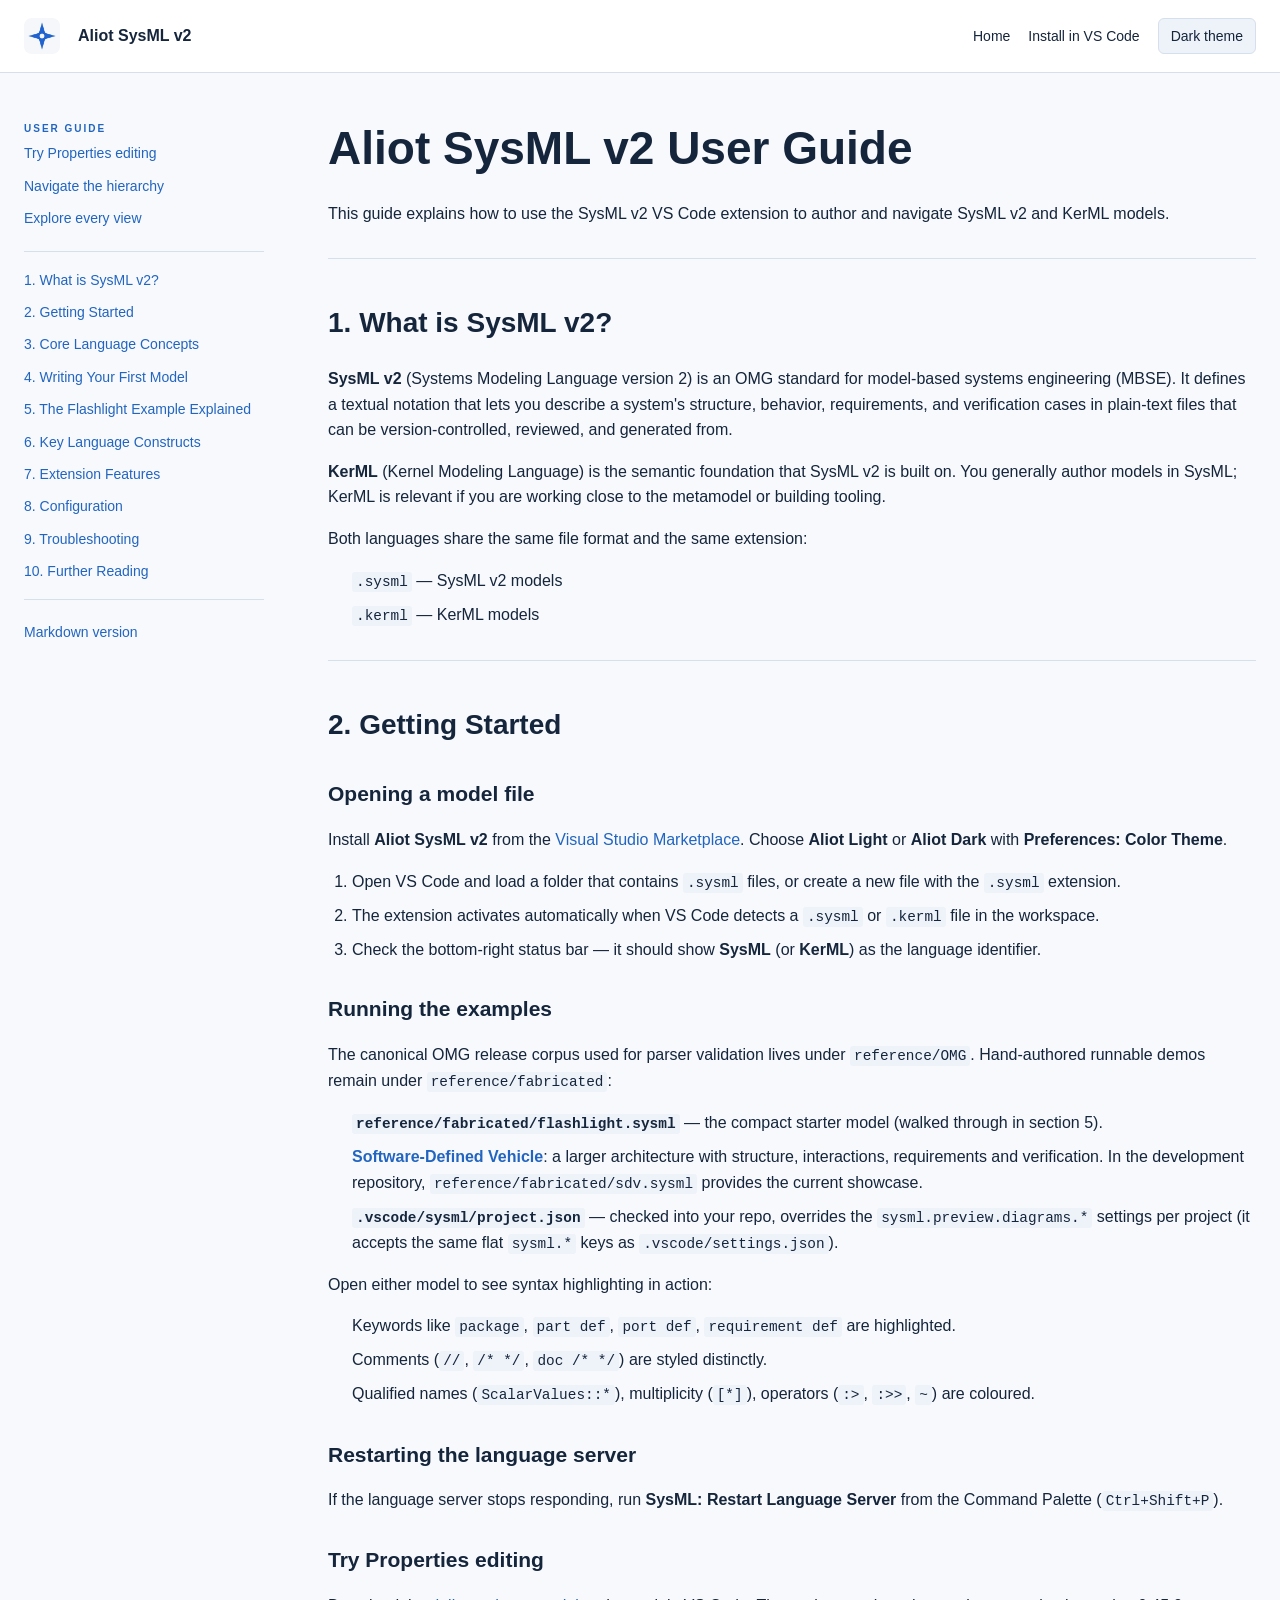
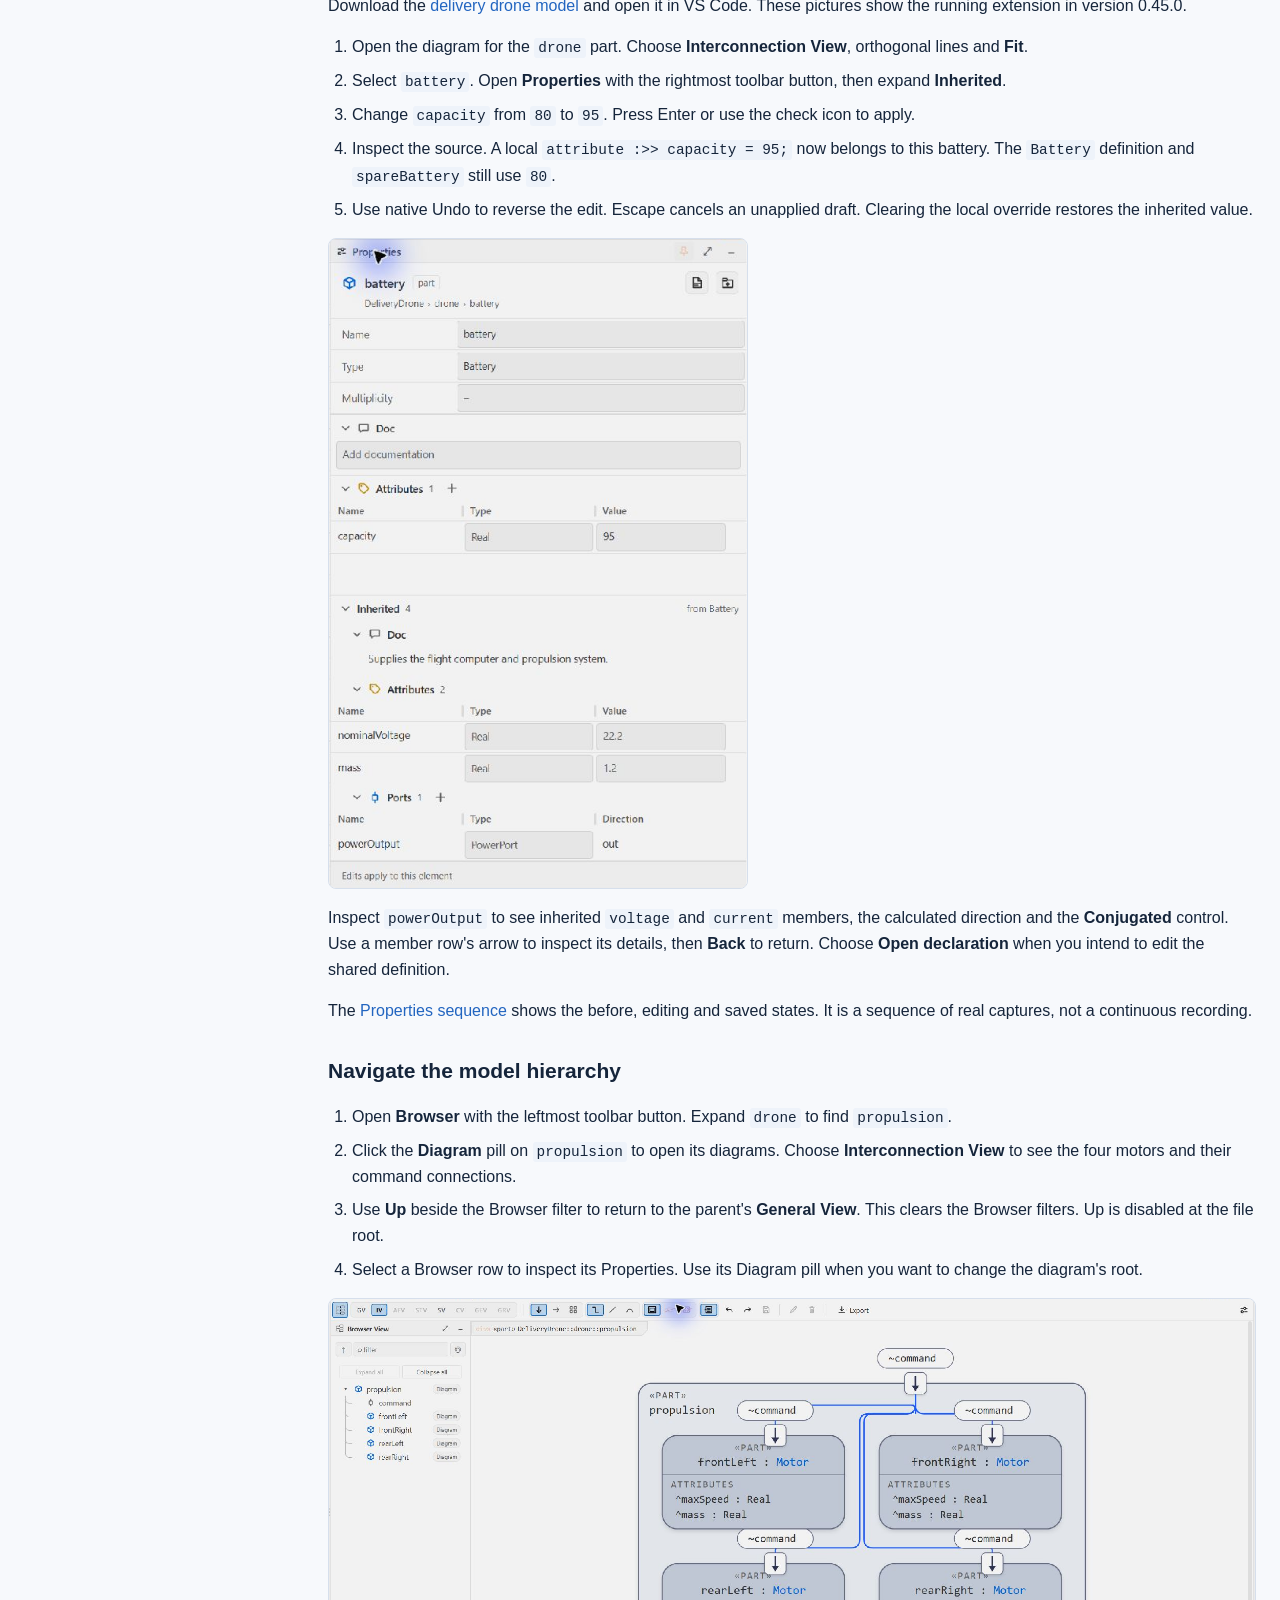
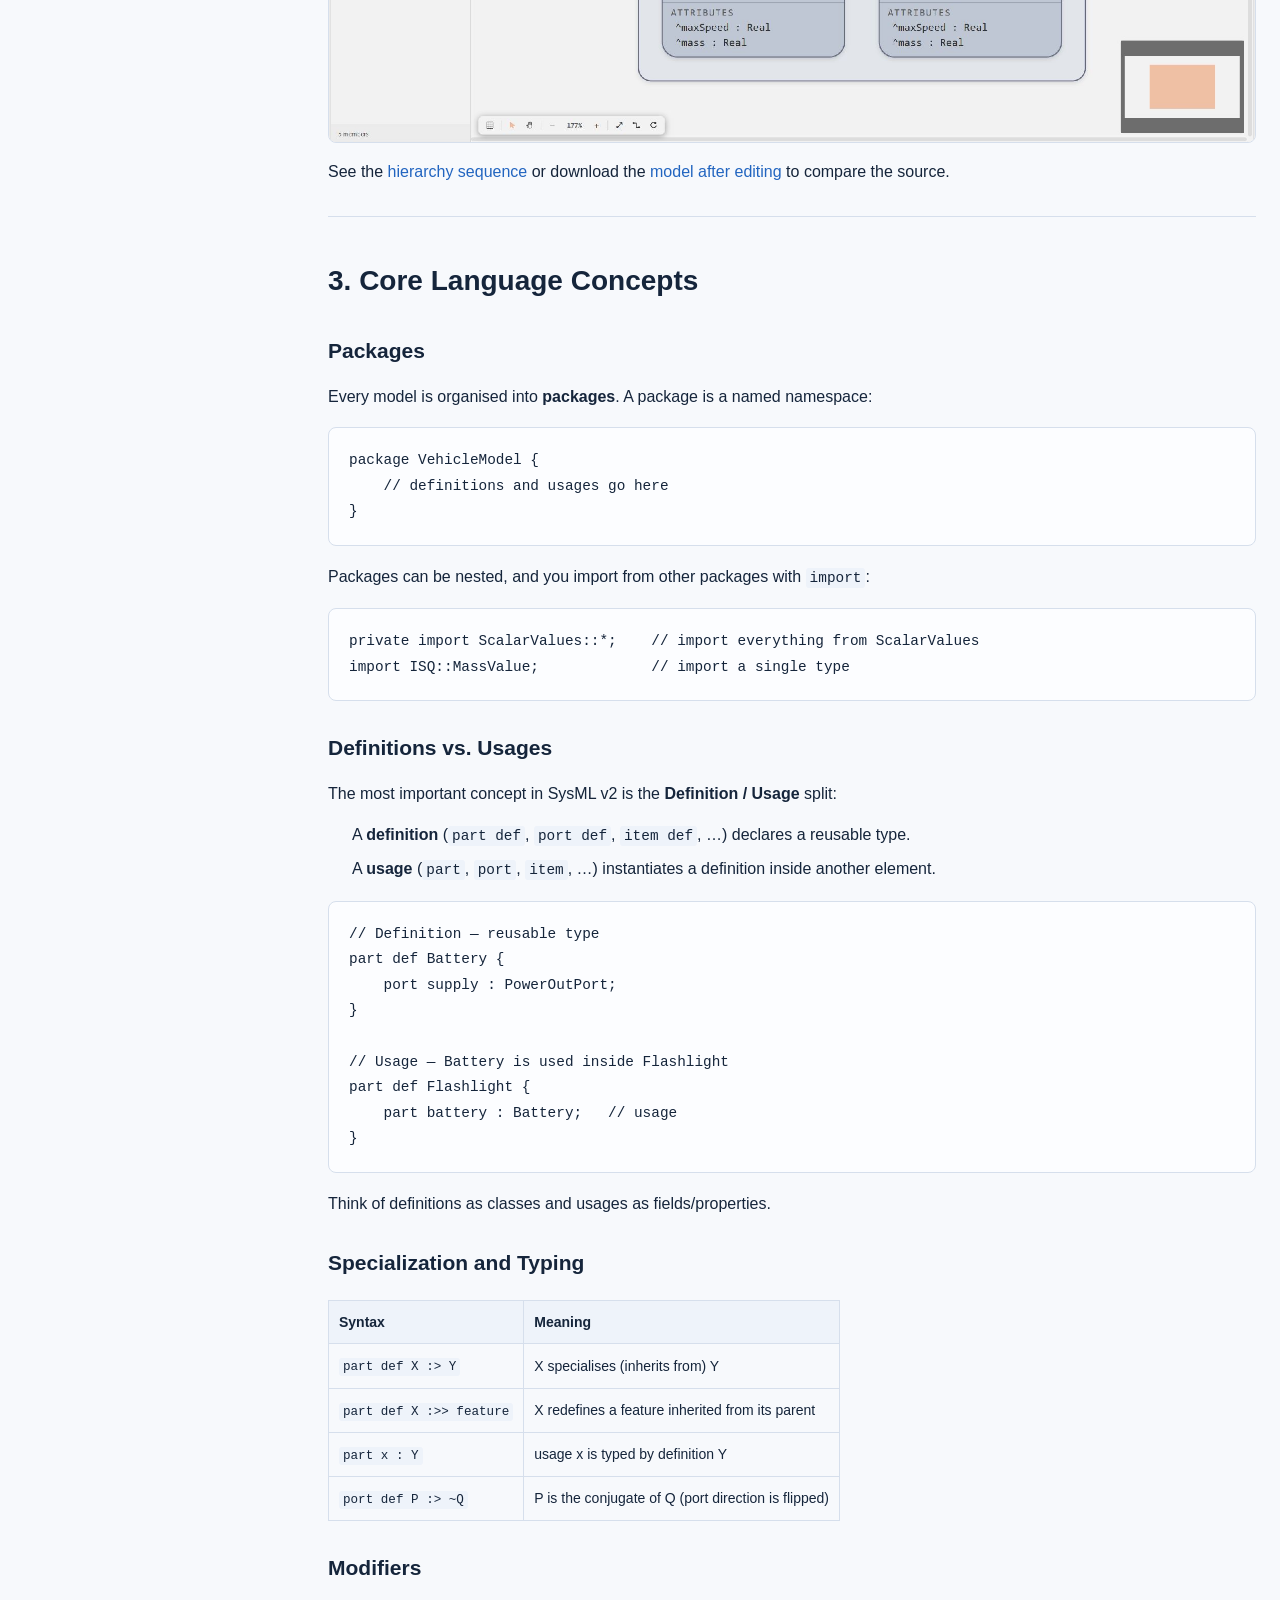
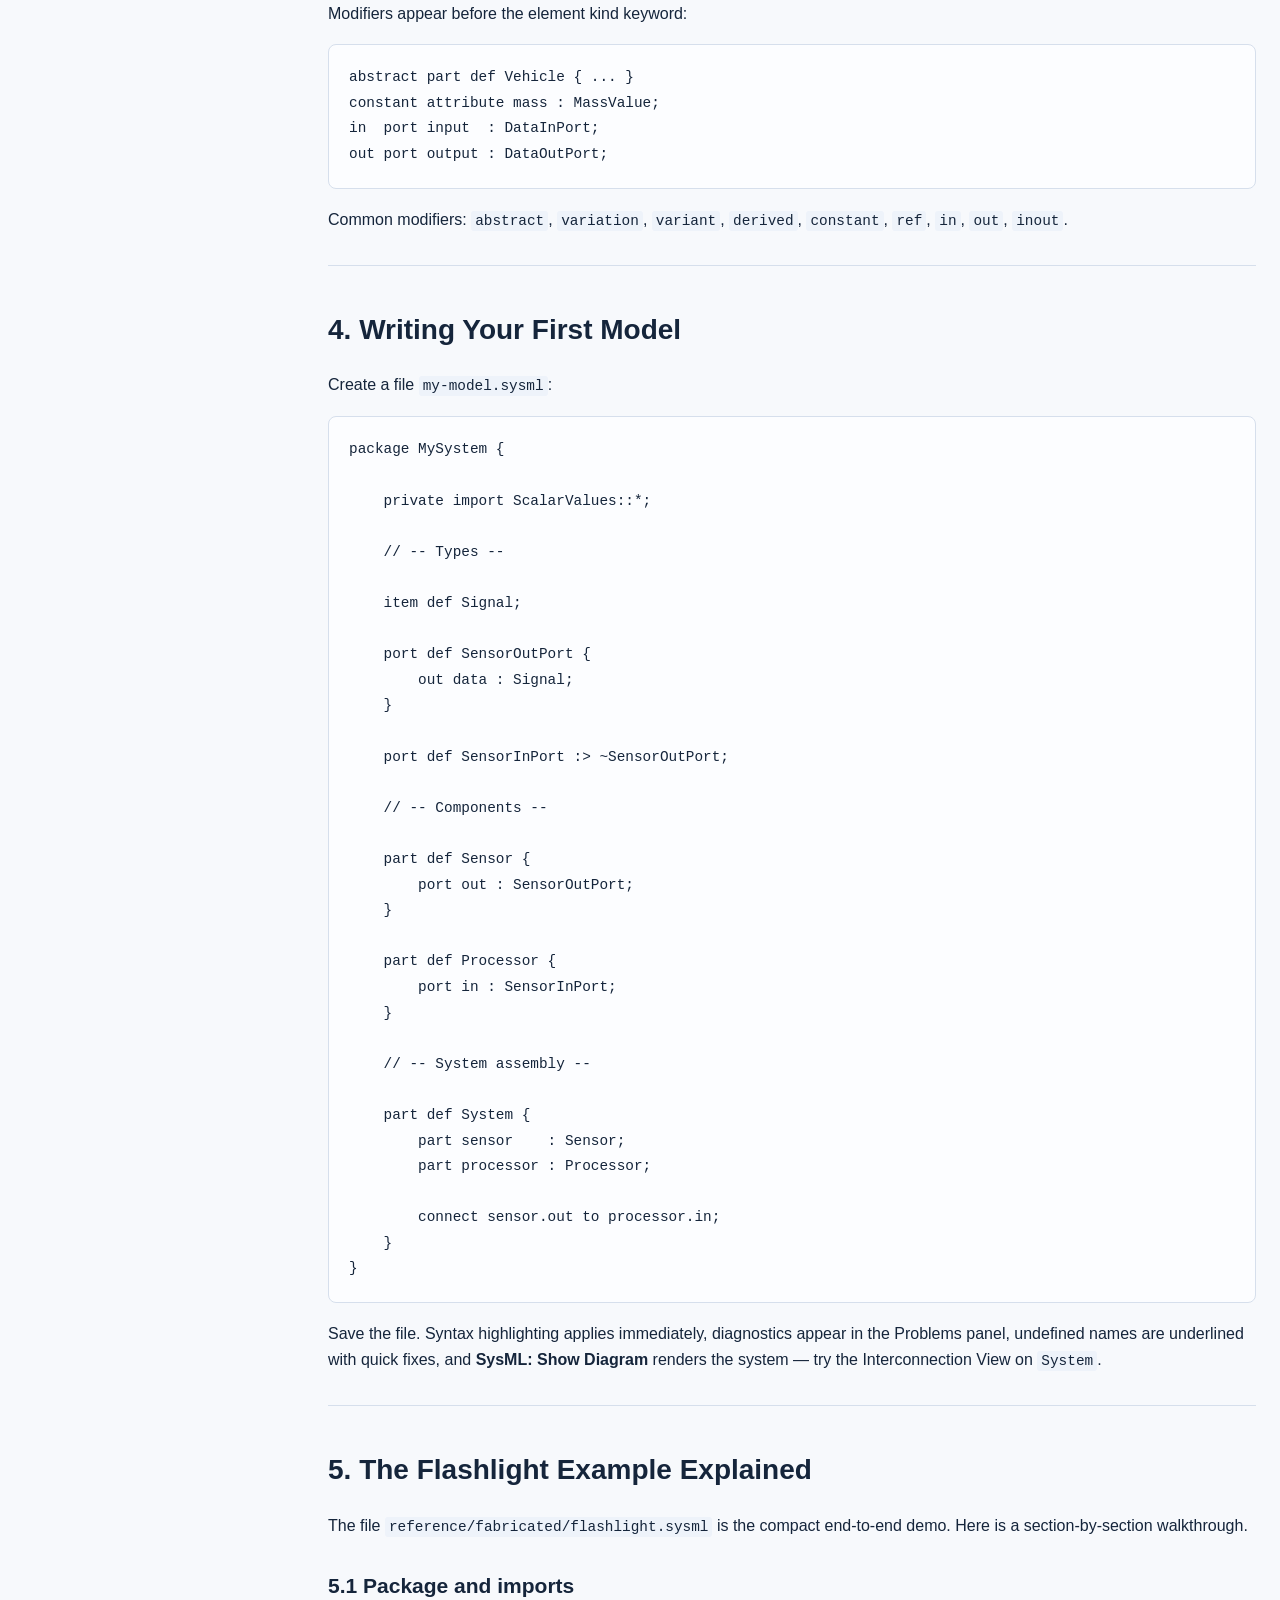
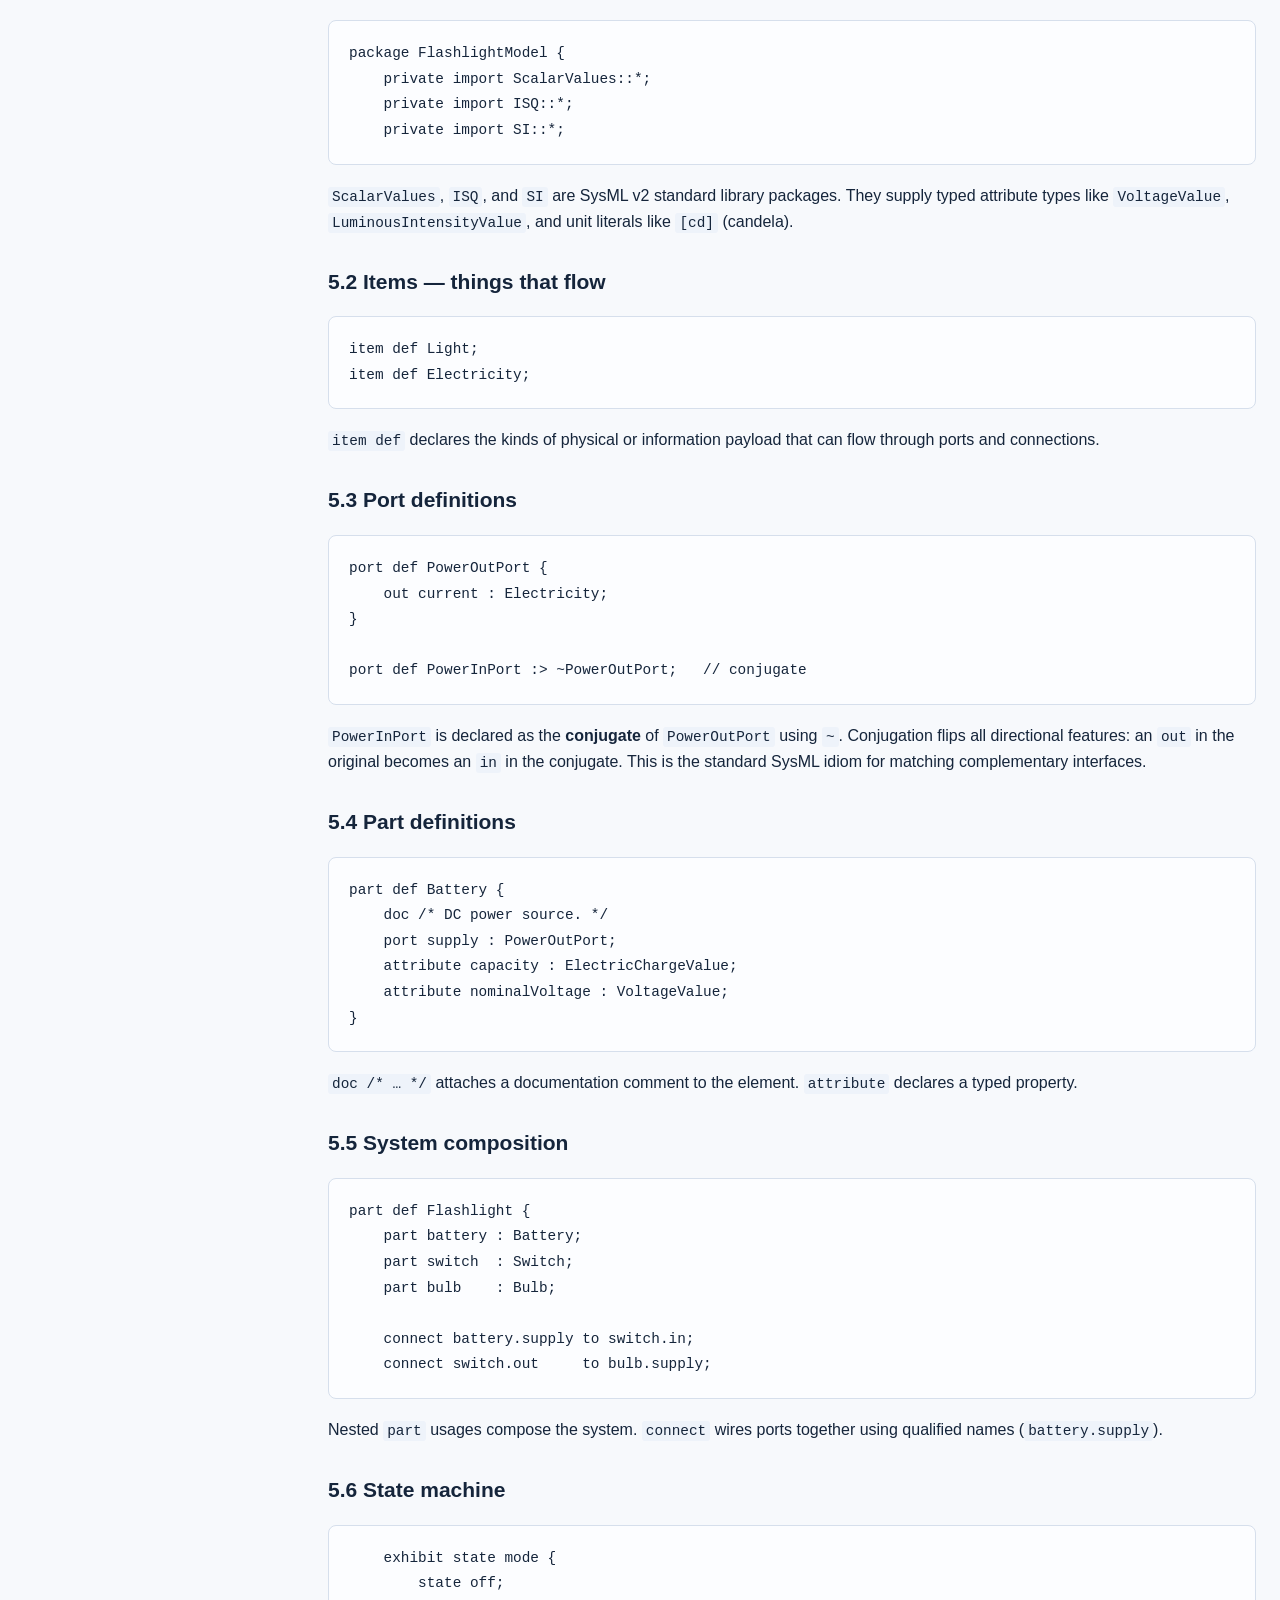
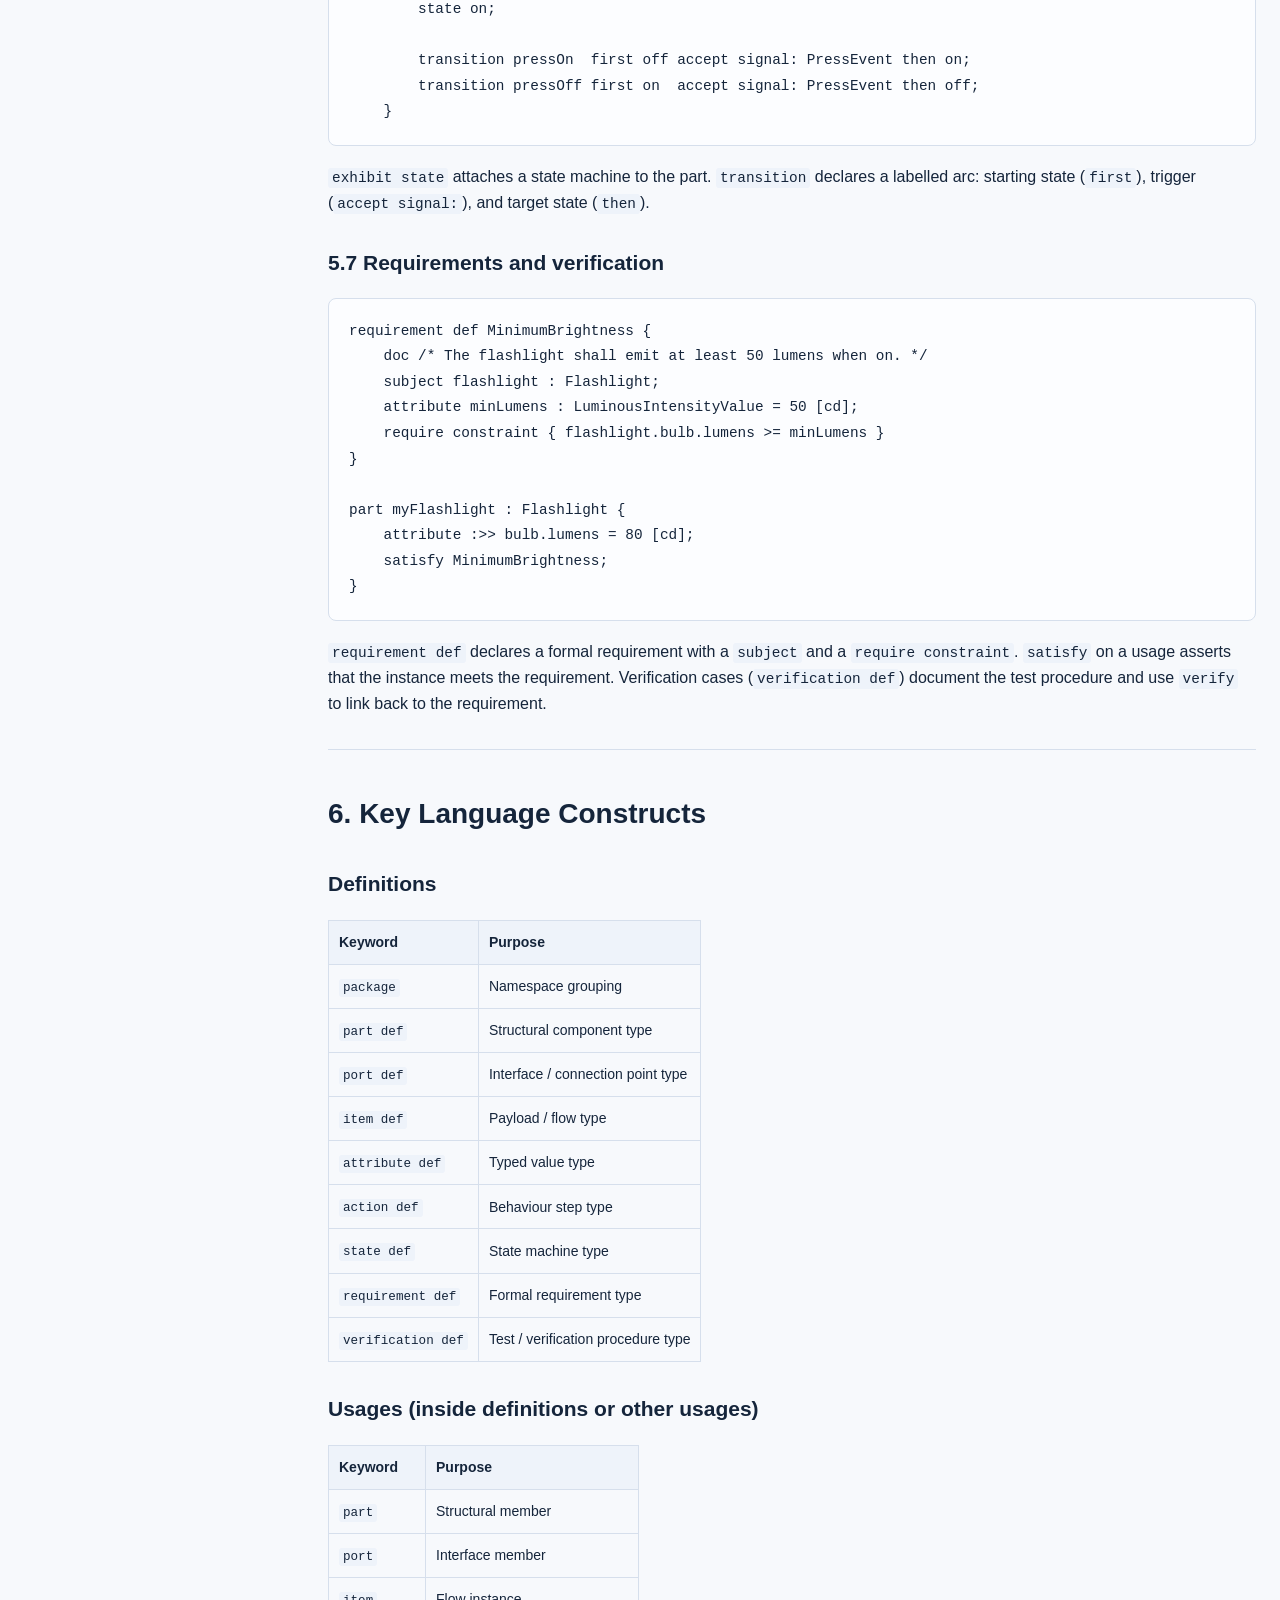
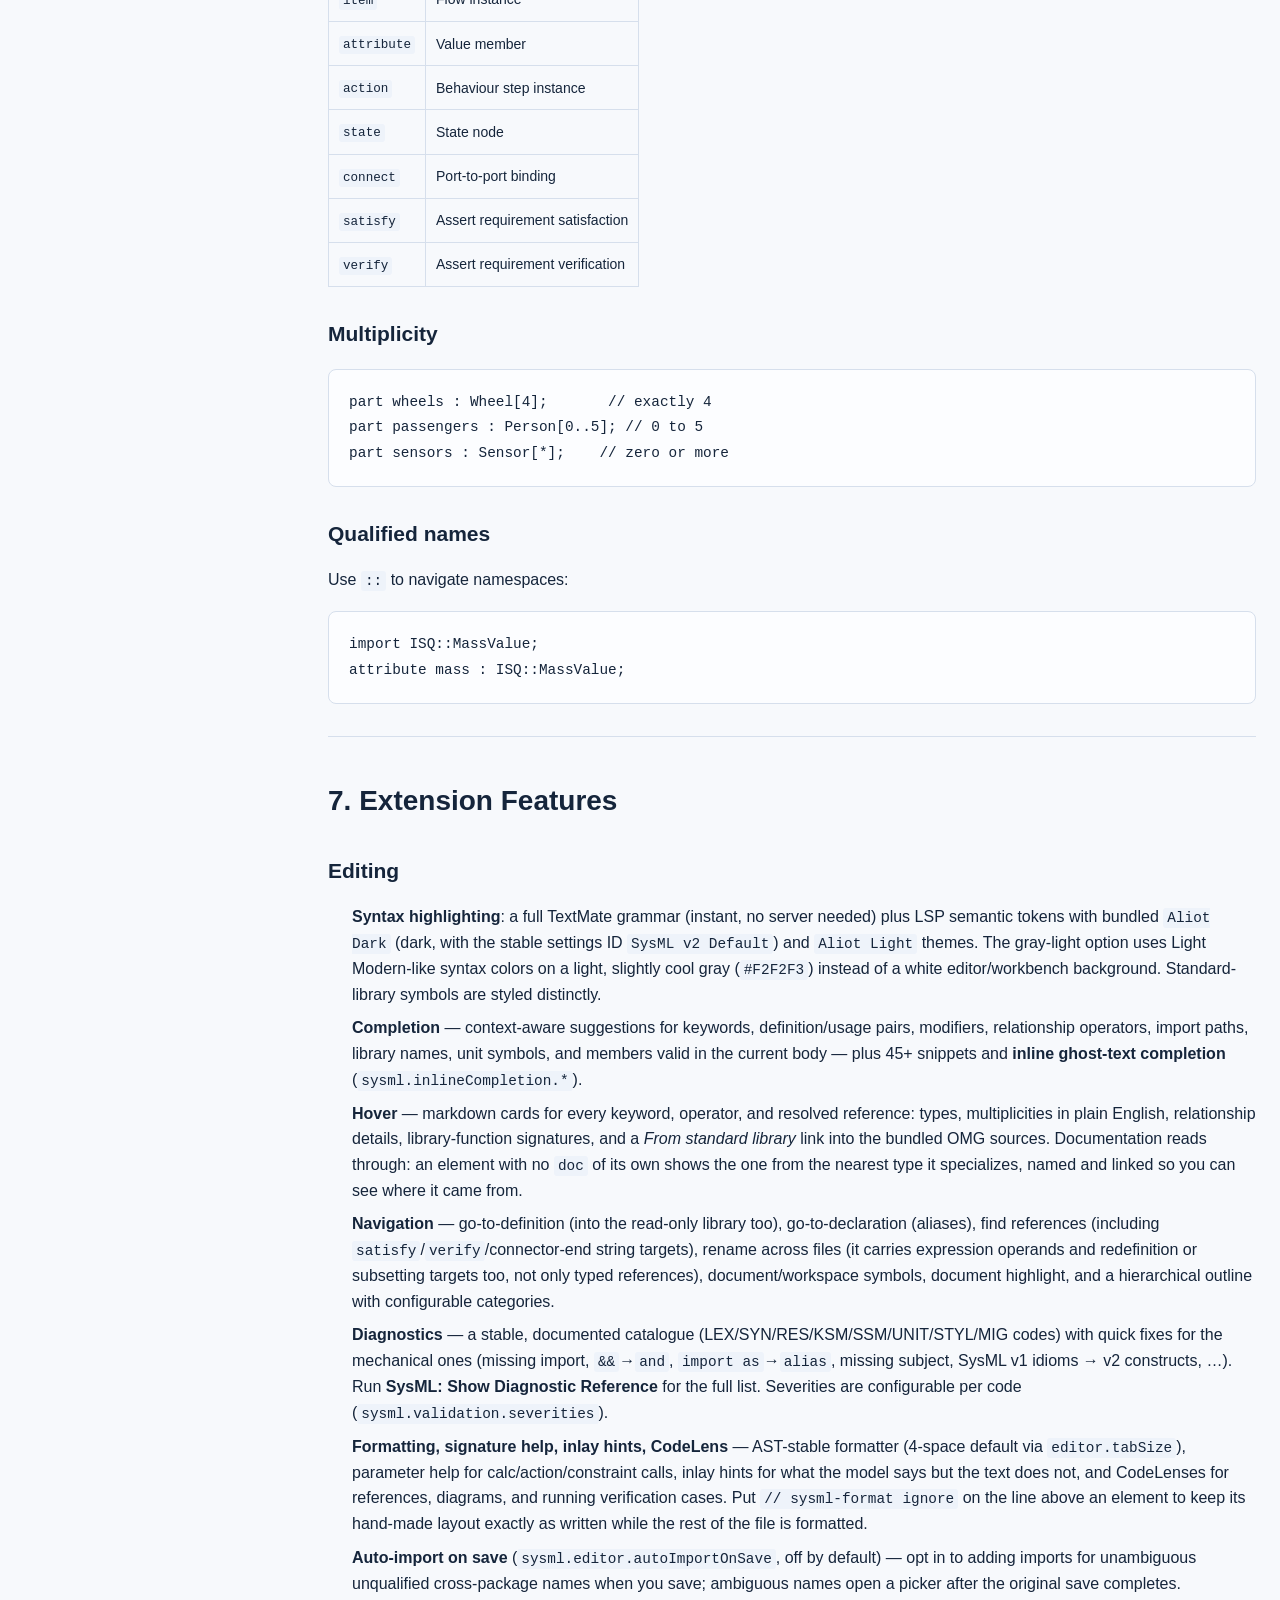
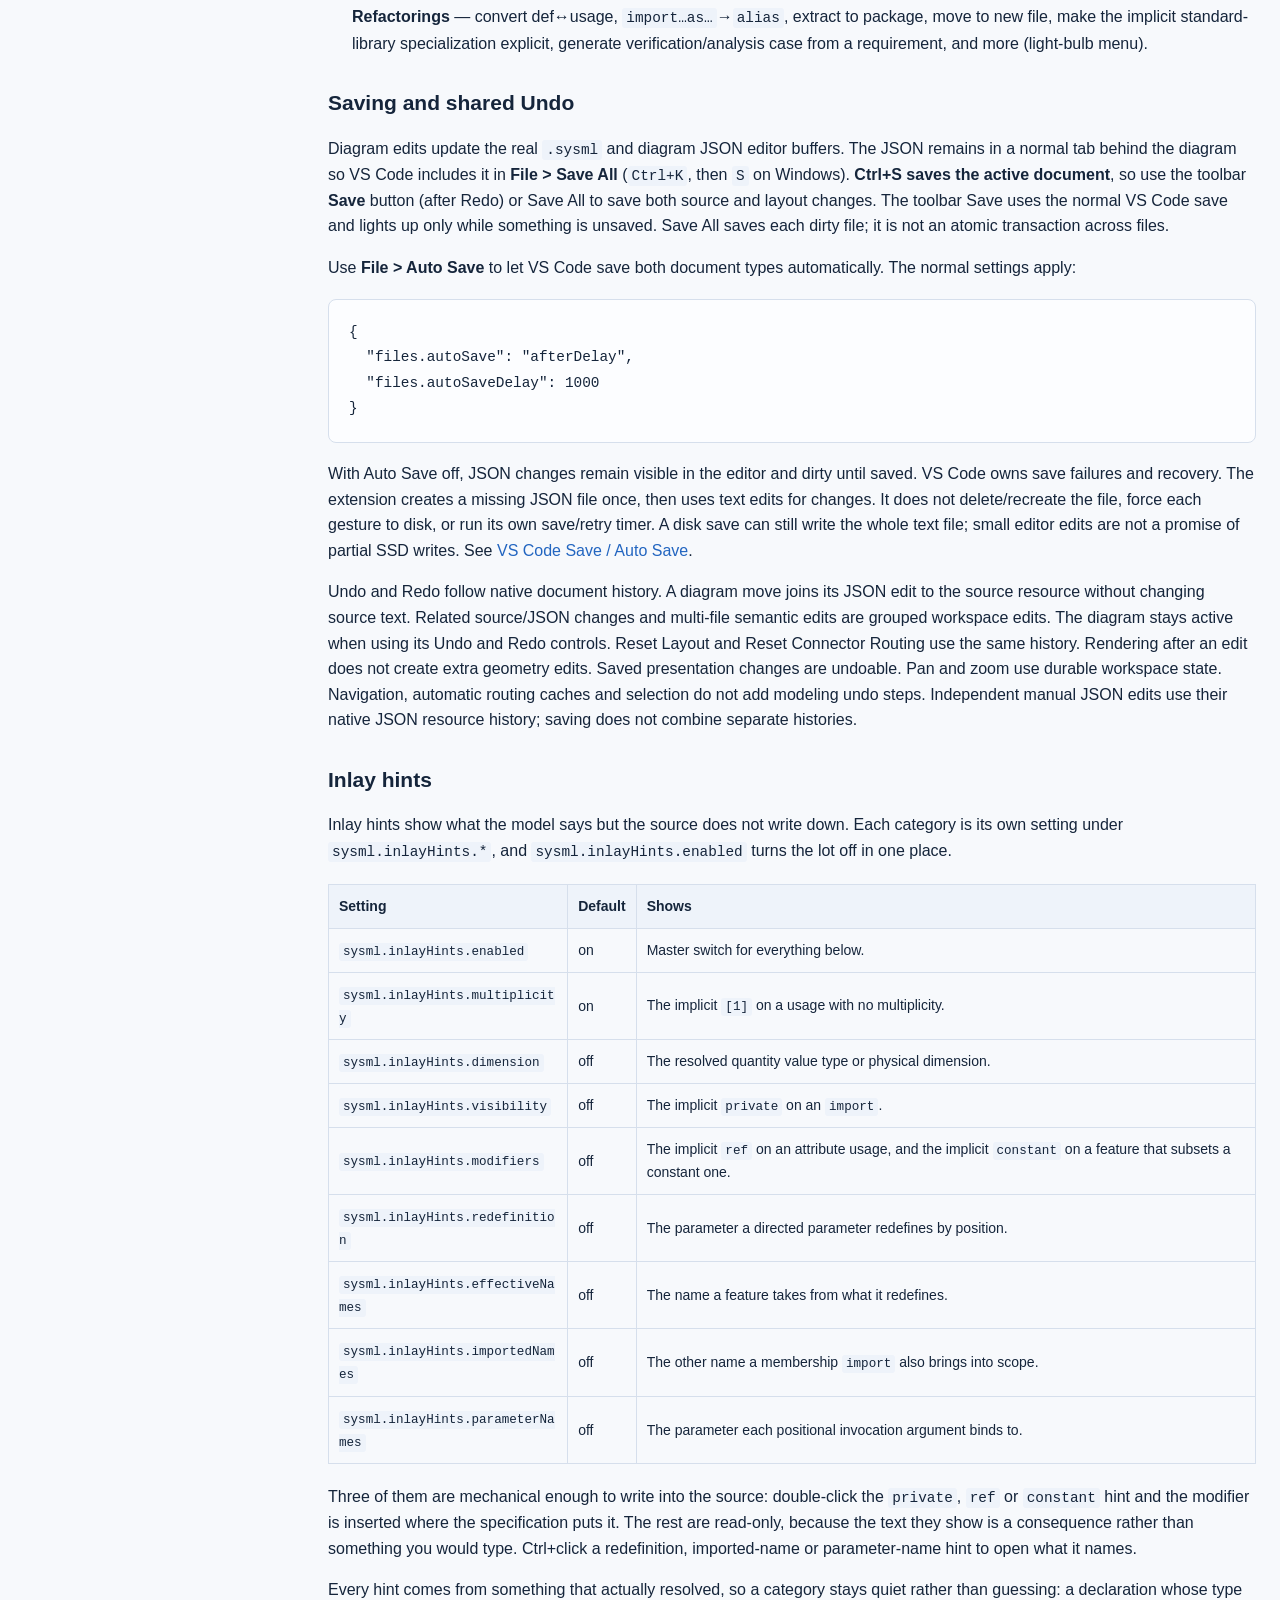
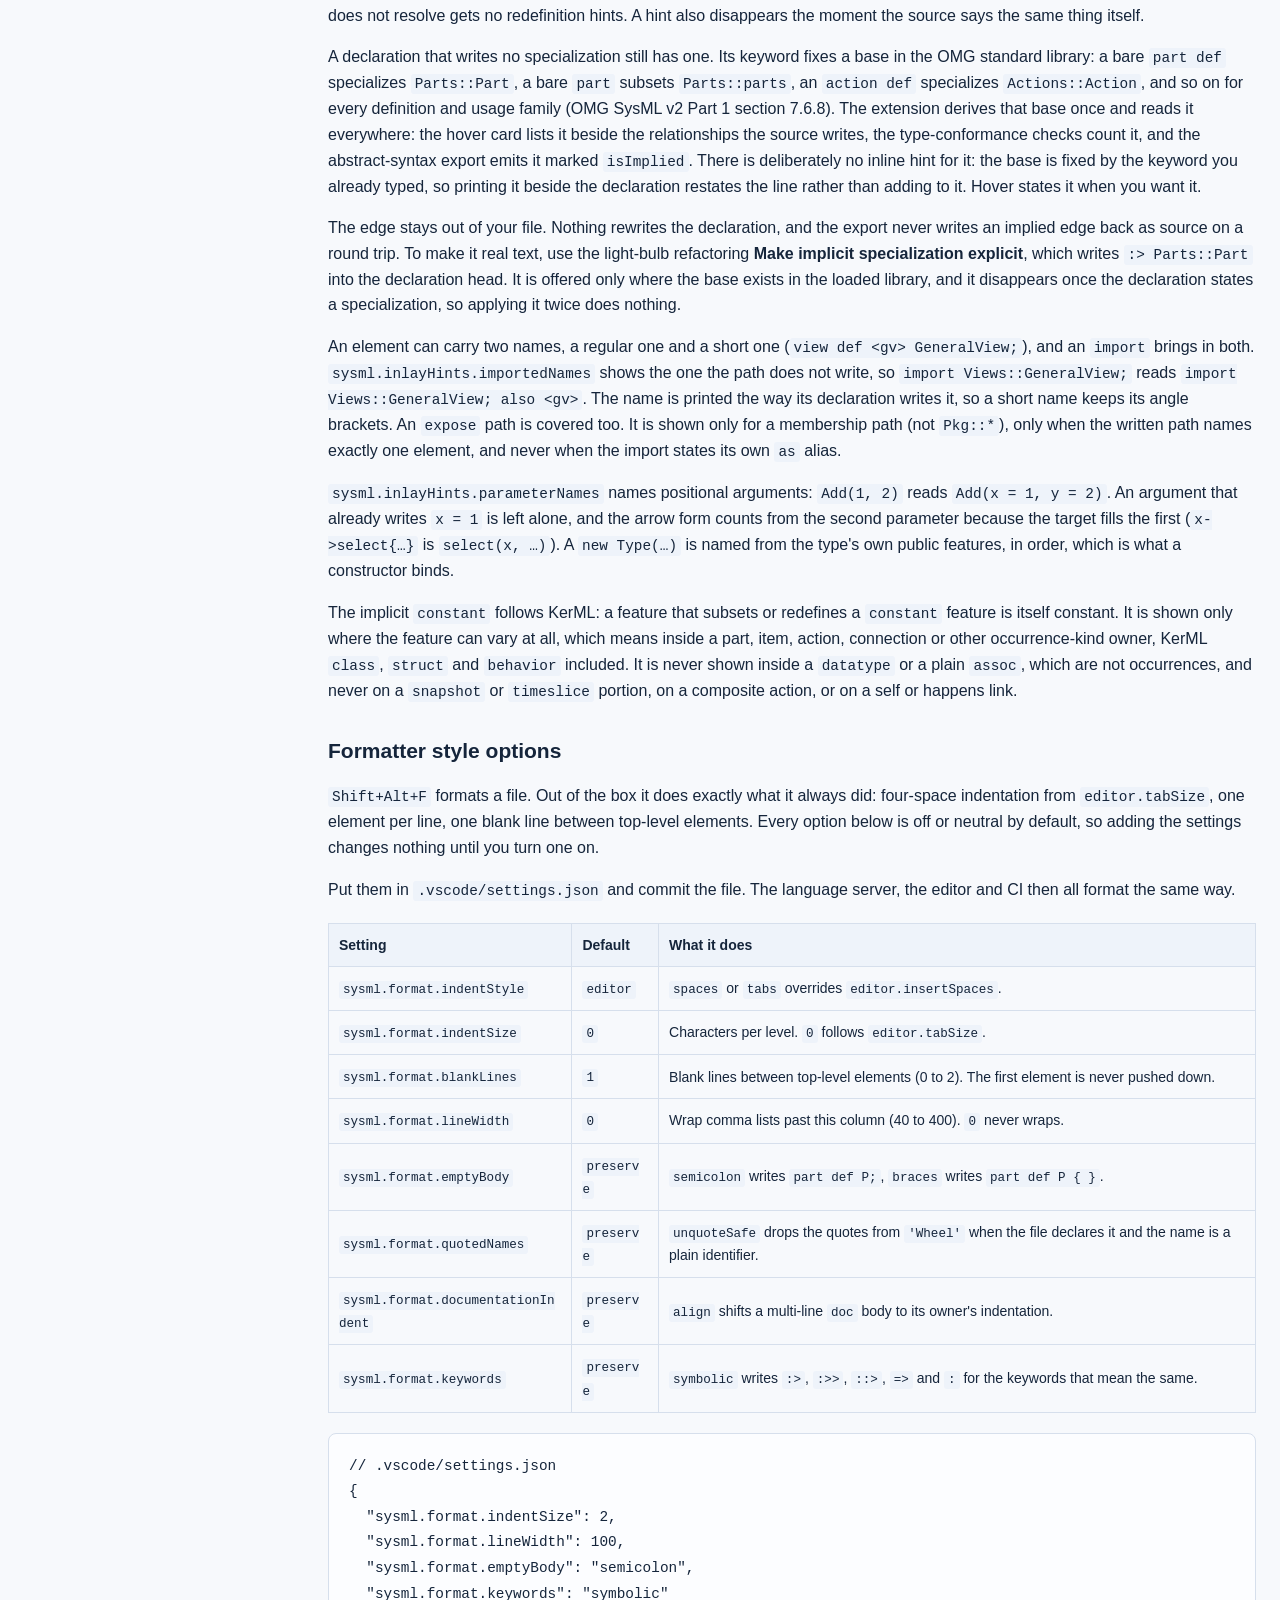
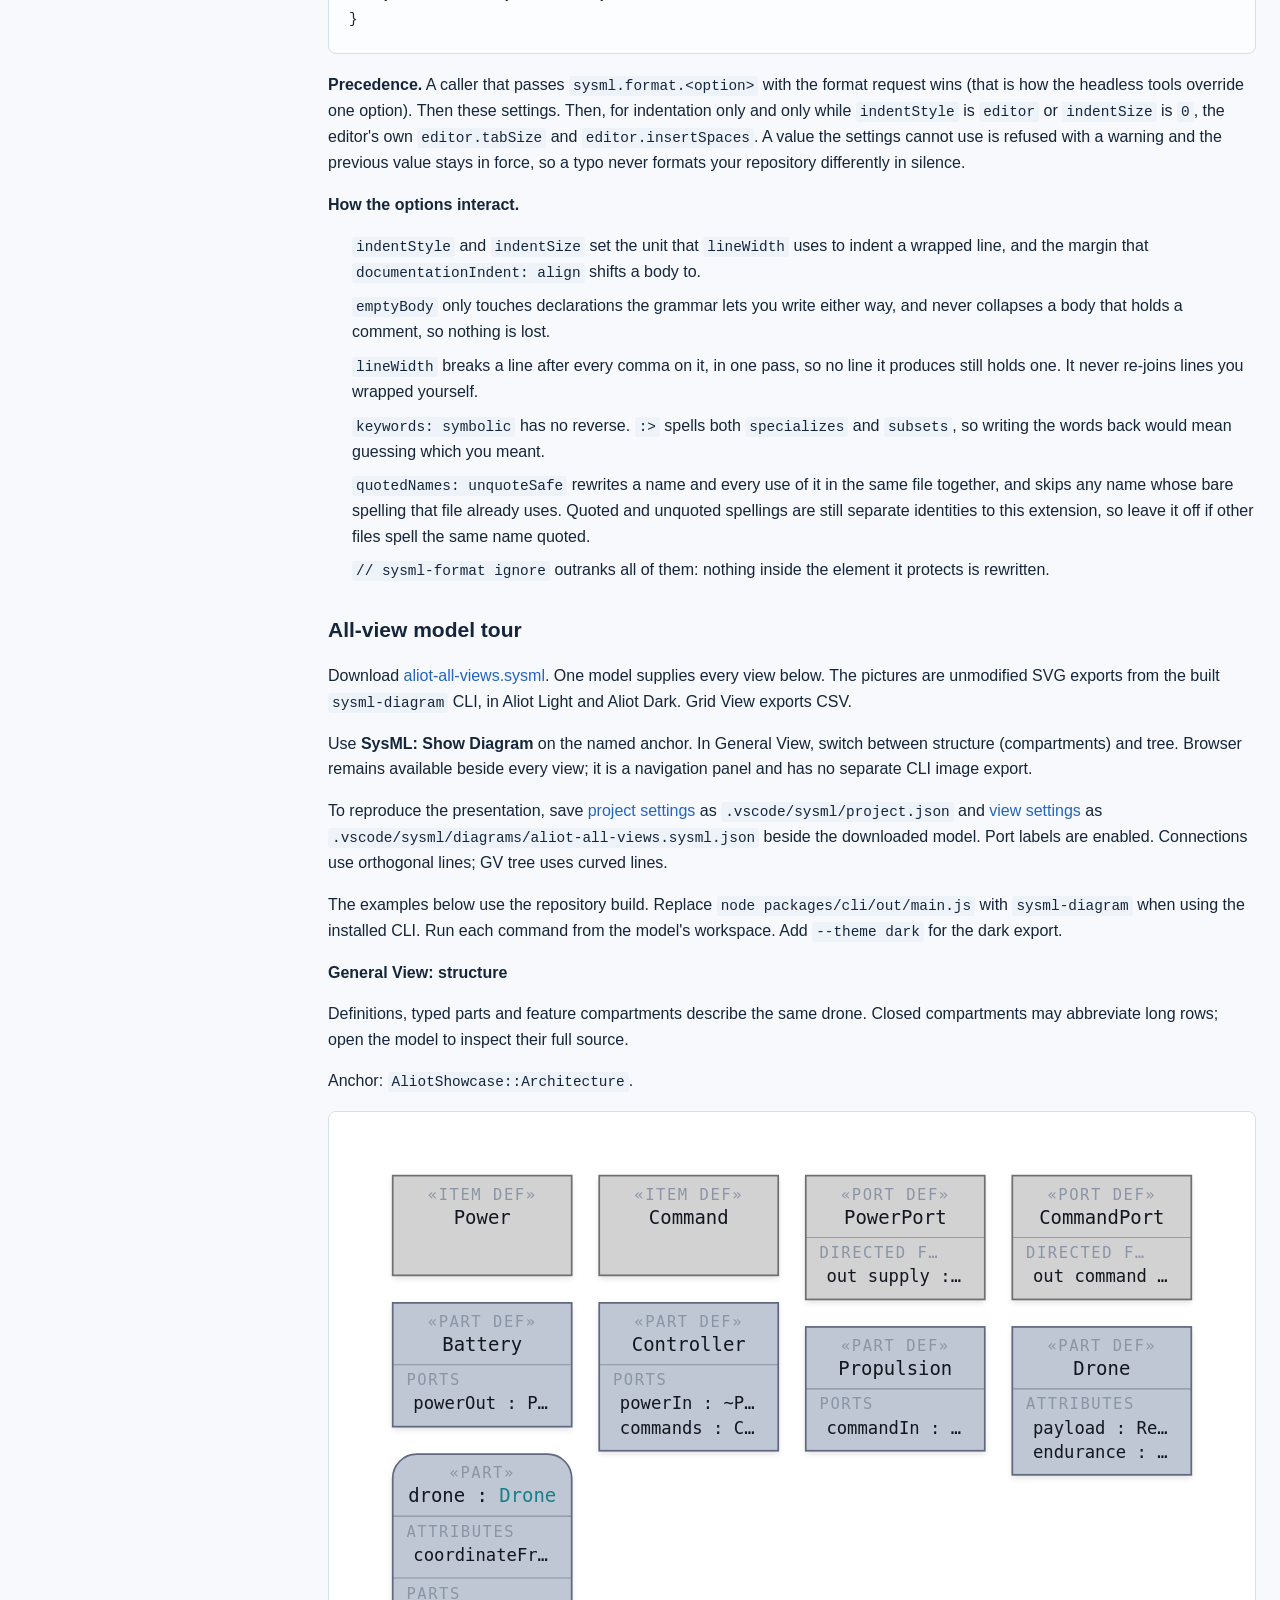
==== commit 0fecaf9a: "Add all-view CLI showcase to landing page and user guide" ====
--- a/user-guide.html
+++ b/user-guide.html
@@ -37,6 +37,7 @@
           <p class="eyebrow">USER GUIDE</p>
           <a href="#try-properties-editing">Try Properties editing</a>
           <a href="#navigate-the-model-hierarchy">Navigate the hierarchy</a>
+          <a href="#all-view-model-tour">Explore every view</a>
           <ol>
             <li><a href="#1-what-is-sysml-v2">1. What is SysML v2?</a></li>
 <li><a href="#2-getting-started">2. Getting Started</a></li>
@@ -542,6 +543,110 @@
 <li><code>quotedNames: unquoteSafe</code> rewrites a name and every use of it in the same file together, and skips any name whose bare spelling that file already uses. Quoted and unquoted spellings are still separate identities to this extension, so leave it off if other files spell the same name quoted.</li>
 <li><code>// sysml-format ignore</code> outranks all of them: nothing inside the element it protects is rewritten.</li>
 </ul>
+<h3 id="all-view-model-tour">All-view model tour</h3>
+<p>Download <a href="assets/samples/aliot-all-views.sysml">aliot-all-views.sysml</a>. One model supplies every view below. The pictures are unmodified SVG exports from the built <code>sysml-diagram</code> CLI, in Aliot Light and Aliot Dark. Grid View exports CSV.</p>
+<p>Use <strong>SysML: Show Diagram</strong> on the named anchor. In General View, switch between structure (compartments) and tree. Browser remains available beside every view; it is a navigation panel and has no separate CLI image export.</p>
+<p>To reproduce the presentation, save <a href="assets/samples/all-views-project.json">project settings</a> as <code>.vscode/sysml/project.json</code> and <a href="assets/samples/all-views-layout.json">view settings</a> as <code>.vscode/sysml/diagrams/aliot-all-views.sysml.json</code> beside the downloaded model. Port labels are enabled. Connections use orthogonal lines; GV tree uses curved lines.</p>
+<p>The examples below use the repository build. Replace <code>node packages/cli/out/main.js</code> with <code>sysml-diagram</code> when using the installed CLI. Run each command from the model's workspace. Add <code>--theme dark</code> for the dark export.</p>
+<h4 id="general-view-structure">General View: structure</h4>
+<p>Definitions, typed parts and feature compartments describe the same drone. Closed compartments may abbreviate long rows; open the model to inspect their full source.</p>
+<p>Anchor: <code>AliotShowcase::Architecture</code>.</p>
+<p><img src="assets/product/all-views/gv-structure-light.svg" alt="General View: structure exported by sysml-diagram." loading="lazy" data-light="assets/product/all-views/gv-structure-light.svg" data-dark="assets/product/all-views/gv-structure-dark.svg"></p>
+<p><a href="assets/product/all-views/gv-structure-light.svg">Light SVG</a> · <a href="assets/product/all-views/gv-structure-dark.svg">Dark SVG</a></p>
+<pre><code class="language-sh">node packages/cli/out/main.js export --file aliot-all-views.sysml --view gv --anchor AliotShowcase::Architecture --gv-mode group --theme light --auto-layout --out gv-structure-light.svg
+</code></pre>
+<h4 id="general-view-tree">General View: tree</h4>
+<p>Ownership and typing become a tree. Curved lines keep the relationship paths clear.</p>
+<p>Anchor: <code>AliotShowcase::Architecture</code>.</p>
+<p><img src="assets/product/all-views/gv-tree-light.svg" alt="General View: tree exported by sysml-diagram." loading="lazy" data-light="assets/product/all-views/gv-tree-light.svg" data-dark="assets/product/all-views/gv-tree-dark.svg"></p>
+<p><a href="assets/product/all-views/gv-tree-light.svg">Light SVG</a> · <a href="assets/product/all-views/gv-tree-dark.svg">Dark SVG</a></p>
+<pre><code class="language-sh">node packages/cli/out/main.js export --file aliot-all-views.sysml --view gv --anchor AliotShowcase::Architecture --gv-mode tree --theme light --auto-layout --out gv-tree-light.svg
+</code></pre>
+<h4 id="interconnection-view">Interconnection View</h4>
+<p>Follow powerFeed and commandBus between named, directed ports. powerIn and commandIn conjugate their port types.</p>
+<p>Anchor: <code>AliotShowcase::Architecture::drone</code>.</p>
+<p><img src="assets/product/all-views/iv-light.svg" alt="Interconnection View exported by sysml-diagram." loading="lazy" data-light="assets/product/all-views/iv-light.svg" data-dark="assets/product/all-views/iv-dark.svg"></p>
+<p><a href="assets/product/all-views/iv-light.svg">Light SVG</a> · <a href="assets/product/all-views/iv-dark.svg">Dark SVG</a></p>
+<pre><code class="language-sh">node packages/cli/out/main.js export --file aliot-all-views.sysml --view iv --anchor AliotShowcase::Architecture::drone --theme light --auto-layout --out iv-light.svg
+</code></pre>
+<h4 id="action-flow-view">Action Flow View</h4>
+<p>The fork runs checkPower and checkRoute in parallel; the join waits for both. Dashed performer lanes name battery and controller. retryLink repeats poll until linkReady.</p>
+<p>Anchor: <code>AliotShowcase::Mission</code>.</p>
+<p><img src="assets/product/all-views/afv-light.svg" alt="Action Flow View exported by sysml-diagram." loading="lazy" data-light="assets/product/all-views/afv-light.svg" data-dark="assets/product/all-views/afv-dark.svg"></p>
+<p><a href="assets/product/all-views/afv-light.svg">Light SVG</a> · <a href="assets/product/all-views/afv-dark.svg">Dark SVG</a></p>
+<pre><code class="language-sh">node packages/cli/out/main.js export --file aliot-all-views.sysml --view afv --anchor AliotShowcase::Mission --theme light --auto-layout --out afv-light.svg
+</code></pre>
+<h4 id="state-transition-view">State Transition View</h4>
+<p>active contains concurrent navigation and monitoring regions. Each region has its own initial state. Transition pills show routeClear and lowBattery guards; do compartments show ongoing actions.</p>
+<p>Anchor: <code>AliotShowcase::FlightMode</code>.</p>
+<p><img src="assets/product/all-views/stv-light.svg" alt="State Transition View exported by sysml-diagram." loading="lazy" data-light="assets/product/all-views/stv-light.svg" data-dark="assets/product/all-views/stv-dark.svg"></p>
+<p><a href="assets/product/all-views/stv-light.svg">Light SVG</a> · <a href="assets/product/all-views/stv-dark.svg">Dark SVG</a></p>
+<pre><code class="language-sh">node packages/cli/out/main.js export --file aliot-all-views.sysml --view stv --anchor AliotShowcase::FlightMode --theme light --auto-layout --out stv-light.svg
+</code></pre>
+<h4 id="sequence-view">Sequence View</h4>
+<p>pilot, controller and propulsion exchange named messages with payload types. The loop fragment repeats requestStatus and reportStatus while monitoring. Lifelines are interaction participants, not AFV performer lanes.</p>
+<p>Anchor: <code>AliotShowcase::DeliverySequence</code>.</p>
+<p><img src="assets/product/all-views/sv-light.svg" alt="Sequence View exported by sysml-diagram." loading="lazy" data-light="assets/product/all-views/sv-light.svg" data-dark="assets/product/all-views/sv-dark.svg"></p>
+<p><a href="assets/product/all-views/sv-light.svg">Light SVG</a> · <a href="assets/product/all-views/sv-dark.svg">Dark SVG</a></p>
+<pre><code class="language-sh">node packages/cli/out/main.js export --file aliot-all-views.sysml --view sv --anchor AliotShowcase::DeliverySequence --theme light --auto-layout --out sv-light.svg
+</code></pre>
+<h4 id="case-view">Case View</h4>
+<p>deliver and ready sit inside the vehicle subject boundary. pilot : Operator is an external actor, and the include relationship connects the two use cases.</p>
+<p>Anchor: <code>AliotShowcase::Operations</code>.</p>
+<p><img src="assets/product/all-views/cv-light.svg" alt="Case View exported by sysml-diagram." loading="lazy" data-light="assets/product/all-views/cv-light.svg" data-dark="assets/product/all-views/cv-dark.svg"></p>
+<p><a href="assets/product/all-views/cv-light.svg">Light SVG</a> · <a href="assets/product/all-views/cv-dark.svg">Dark SVG</a></p>
+<pre><code class="language-sh">node packages/cli/out/main.js export --file aliot-all-views.sysml --view cv --anchor AliotShowcase::Operations --theme light --auto-layout --out cv-light.svg
+</code></pre>
+<h4 id="geometry-view">Geometry View</h4>
+<p>airframe, payloadBay and the rotors use real ShapeItems solids and coordinate-frame translations. Nonspatial controls are intentionally absent.</p>
+<p>Anchor: <code>AliotShowcase::Architecture::drone</code>.</p>
+<p><img src="assets/product/all-views/gev-light.svg" alt="Geometry View exported by sysml-diagram." loading="lazy" data-light="assets/product/all-views/gev-light.svg" data-dark="assets/product/all-views/gev-dark.svg"></p>
+<p><a href="assets/product/all-views/gev-light.svg">Light SVG</a> · <a href="assets/product/all-views/gev-dark.svg">Dark SVG</a></p>
+<pre><code class="language-sh">node packages/cli/out/main.js export --file aliot-all-views.sysml --view gev --anchor AliotShowcase::Architecture::drone --theme light --auto-layout --out gev-light.svg
+</code></pre>
+<h4 id="grid-view-requirements">Grid View: requirements</h4>
+<p>The CLI exports this table as CSV. PAY-01 and OPS-01 retain their constraints, satisfying drone, verification case and verified status. This website table displays the exported CSV, not a screenshot of Grid View.</p>
+<p>Anchor: <code>AliotShowcase</code>.</p>
+<table>
+<thead>
+<tr>
+<th>Id</th>
+<th>Requirement</th>
+<th>Doc</th>
+<th>Subject</th>
+<th>Constraint</th>
+<th>Satisfy</th>
+<th>Verify</th>
+<th>Status</th>
+</tr>
+</thead>
+<tbody>
+<tr>
+<td>OPS-01</td>
+<td>flightTime</td>
+<td>Endurance shall be at least 30 minutes. The value is expressed in minutes.</td>
+<td>Architecture::Drone</td>
+<td>vehicle.endurance &gt;= 30.0</td>
+<td>drone</td>
+<td>checkEndurance</td>
+<td>verified</td>
+</tr>
+<tr>
+<td>PAY-01</td>
+<td>payloadLimit</td>
+<td>Payload shall not exceed 3 kg. The value is expressed in kg.</td>
+<td>Architecture::Drone</td>
+<td>vehicle.payload &lt;= 3.0</td>
+<td>drone</td>
+<td>checkPayload</td>
+<td>verified</td>
+</tr>
+</tbody>
+</table>
+<p><a href="assets/product/all-views/requirements.csv">Download the exact CSV</a>.</p>
+<pre><code class="language-sh">node packages/cli/out/main.js export --file aliot-all-views.sysml --view grv --anchor AliotShowcase --theme light --auto-layout --out requirements.csv
+</code></pre>
+<p>The export audit checks visible text, excluding tooltip-only titles. It covers port and connection names, state guards, performer lanes, loop conditions, messages and payloads, use-case actors, geometry labels and CSV fields. Sequence condition placement, actor sizing and IV caption spacing use the same fixes in the extension and CLI. Very long compartment rows may still use the extension's intentional ellipsis.</p>
 <span id="diagrams" class="guide-anchor"></span><h3 id="diagrams--all-nine-sysml-v2-standard-views">Diagrams — all nine SysML v2 standard views</h3>
 <p>Run <strong>SysML: Show Diagram</strong> (editor title button, Command Palette, or the <em>Show diagram</em> CodeLens). The extension detects which views have content in the active file and offers only those:</p>
 <table>
--- a/styles.css
+++ b/styles.css
@@ -978,6 +978,53 @@
   top: -2px;
 }
 /* View explorer */
+.tour-tabs {
+  flex-wrap: wrap;
+}
+.gallery-panel.tour-panel {
+  display: block;
+}
+.tour-heading {
+  padding: 22px 26px;
+  border-bottom: 1px solid var(--line);
+}
+.tour-heading h3 {
+  font-size: 21px;
+  margin-bottom: 8px;
+}
+.tour-heading p {
+  font-size: 14px;
+  color: var(--muted);
+  max-width: 80ch;
+  margin-bottom: 8px;
+}
+.tour-heading .text-link {
+  font-size: 13px;
+}
+.requirements-export {
+  overflow: auto;
+  padding: 20px;
+}
+.requirements-export table {
+  border-collapse: collapse;
+  font-size: 13px;
+  min-width: 940px;
+  width: 100%;
+}
+.requirements-export caption {
+  text-align: left;
+  color: var(--muted);
+  padding-bottom: 12px;
+}
+.requirements-export th,
+.requirements-export td {
+  border: 1px solid var(--line);
+  padding: 12px;
+  text-align: left;
+}
+.requirements-export th {
+  background: var(--surface-2);
+}
 .explore-section {
   padding-top: 66px;
 }
@@ -3135,6 +3182,14 @@
   height: 380px;
   flex: none;
 }
+.tour-panel .gallery-art.diagram-viewer {
+  height: 740px;
+}
+@media (max-width: 680px) {
+  .tour-panel .gallery-art.diagram-viewer {
+    height: 480px;
+  }
+}
 .diagram-stage {
   position: relative;
   min-width: 0;
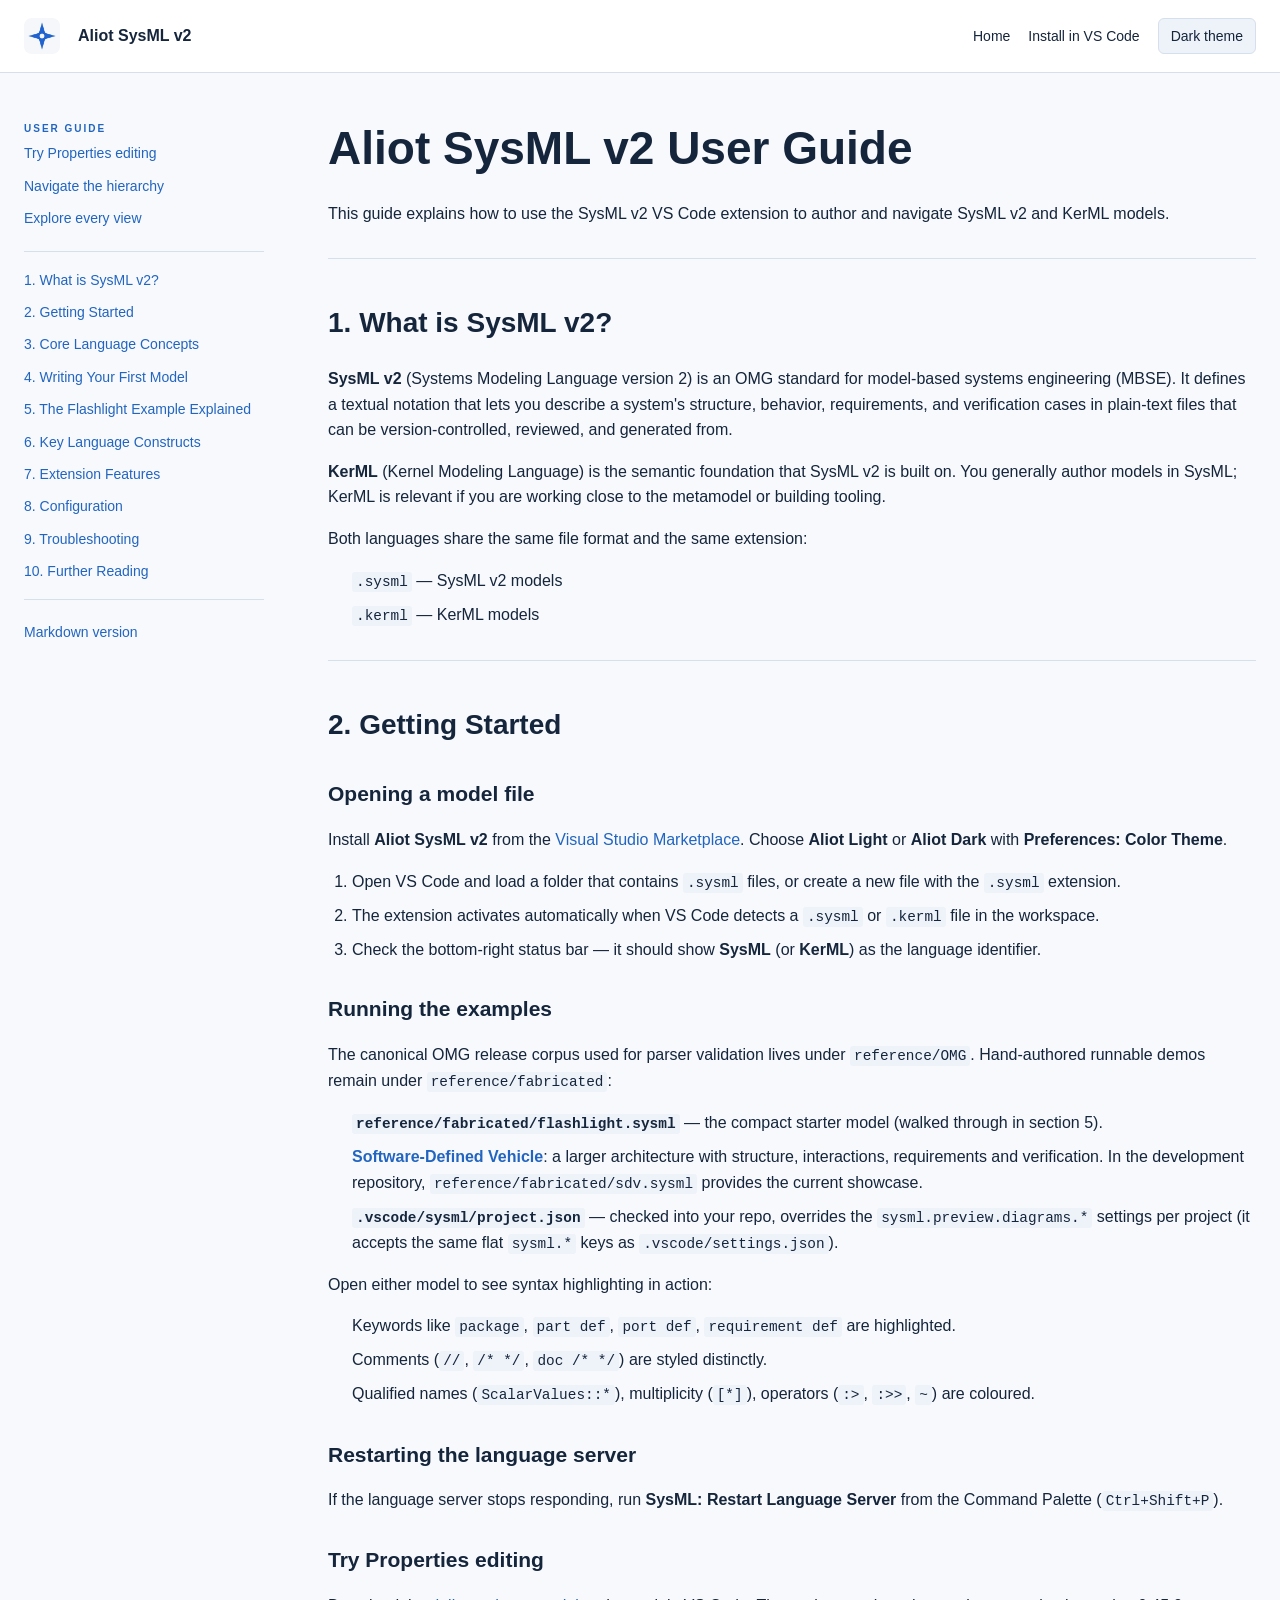
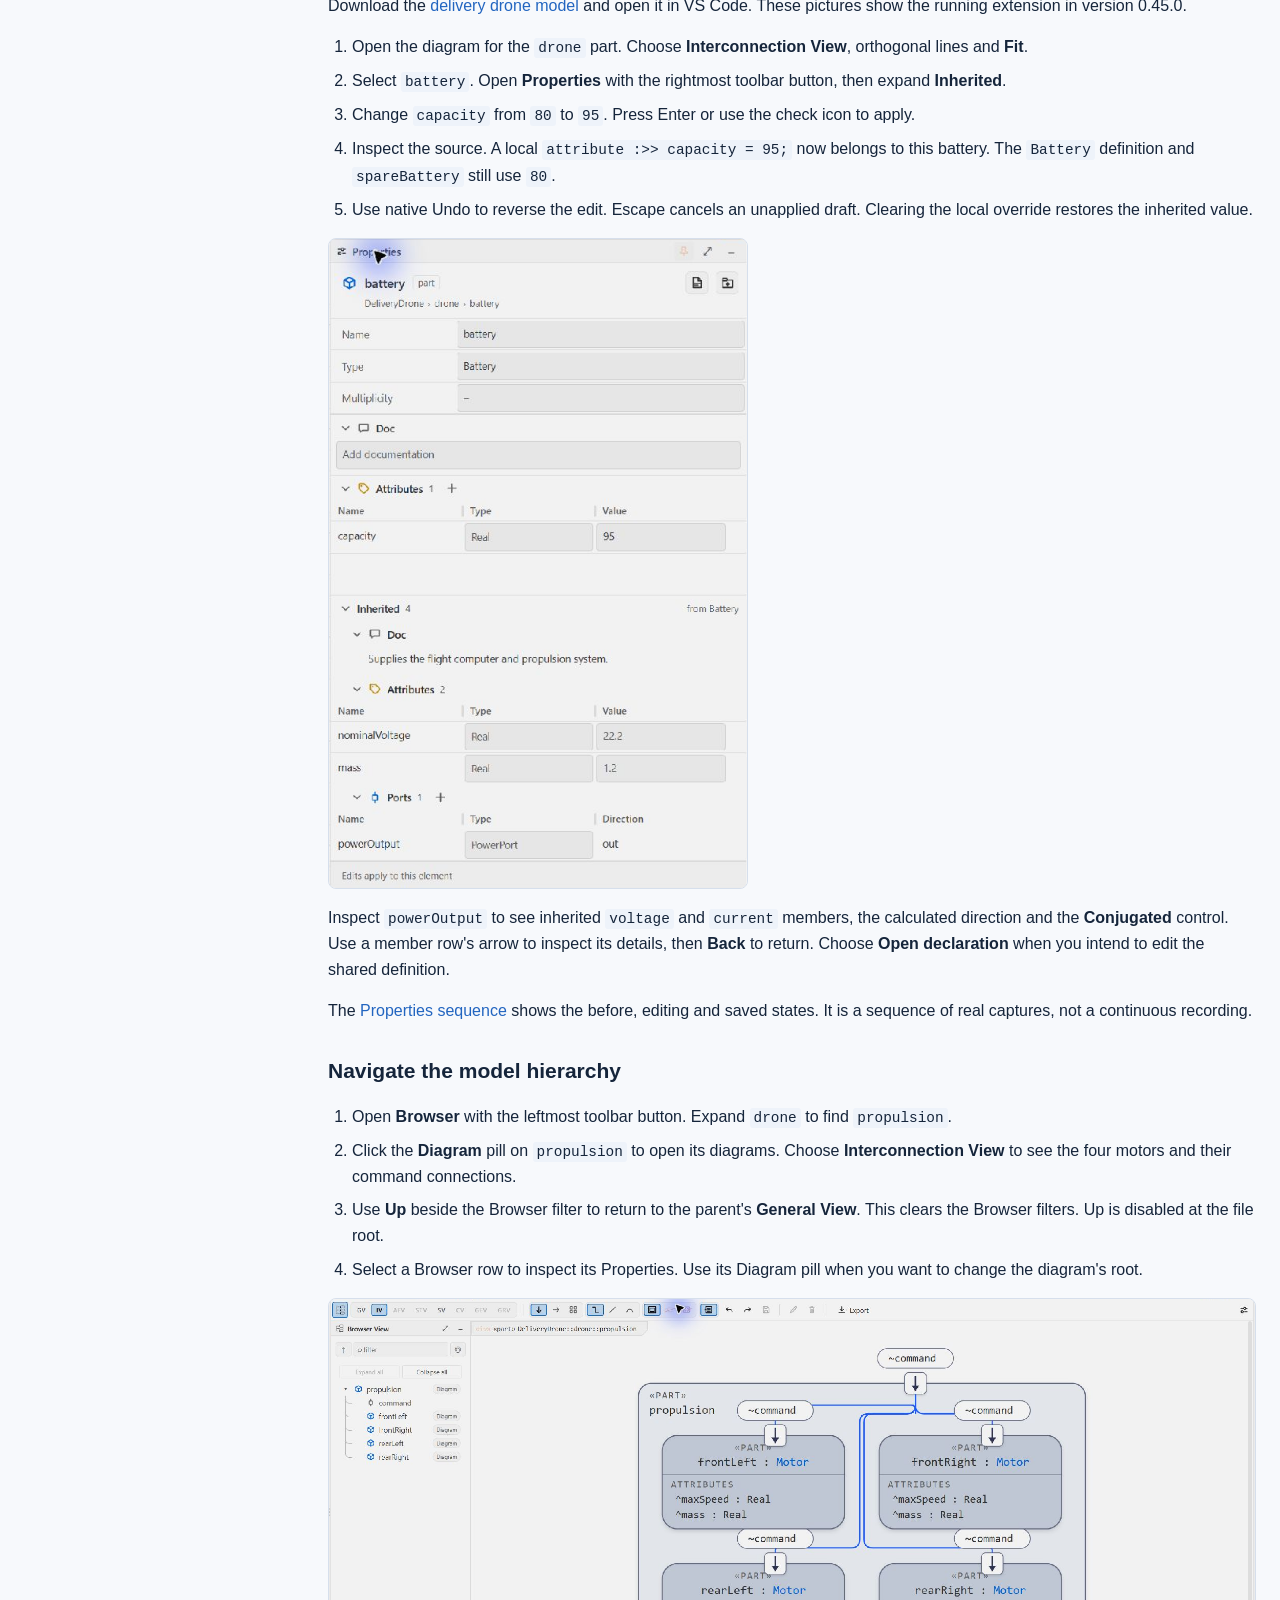
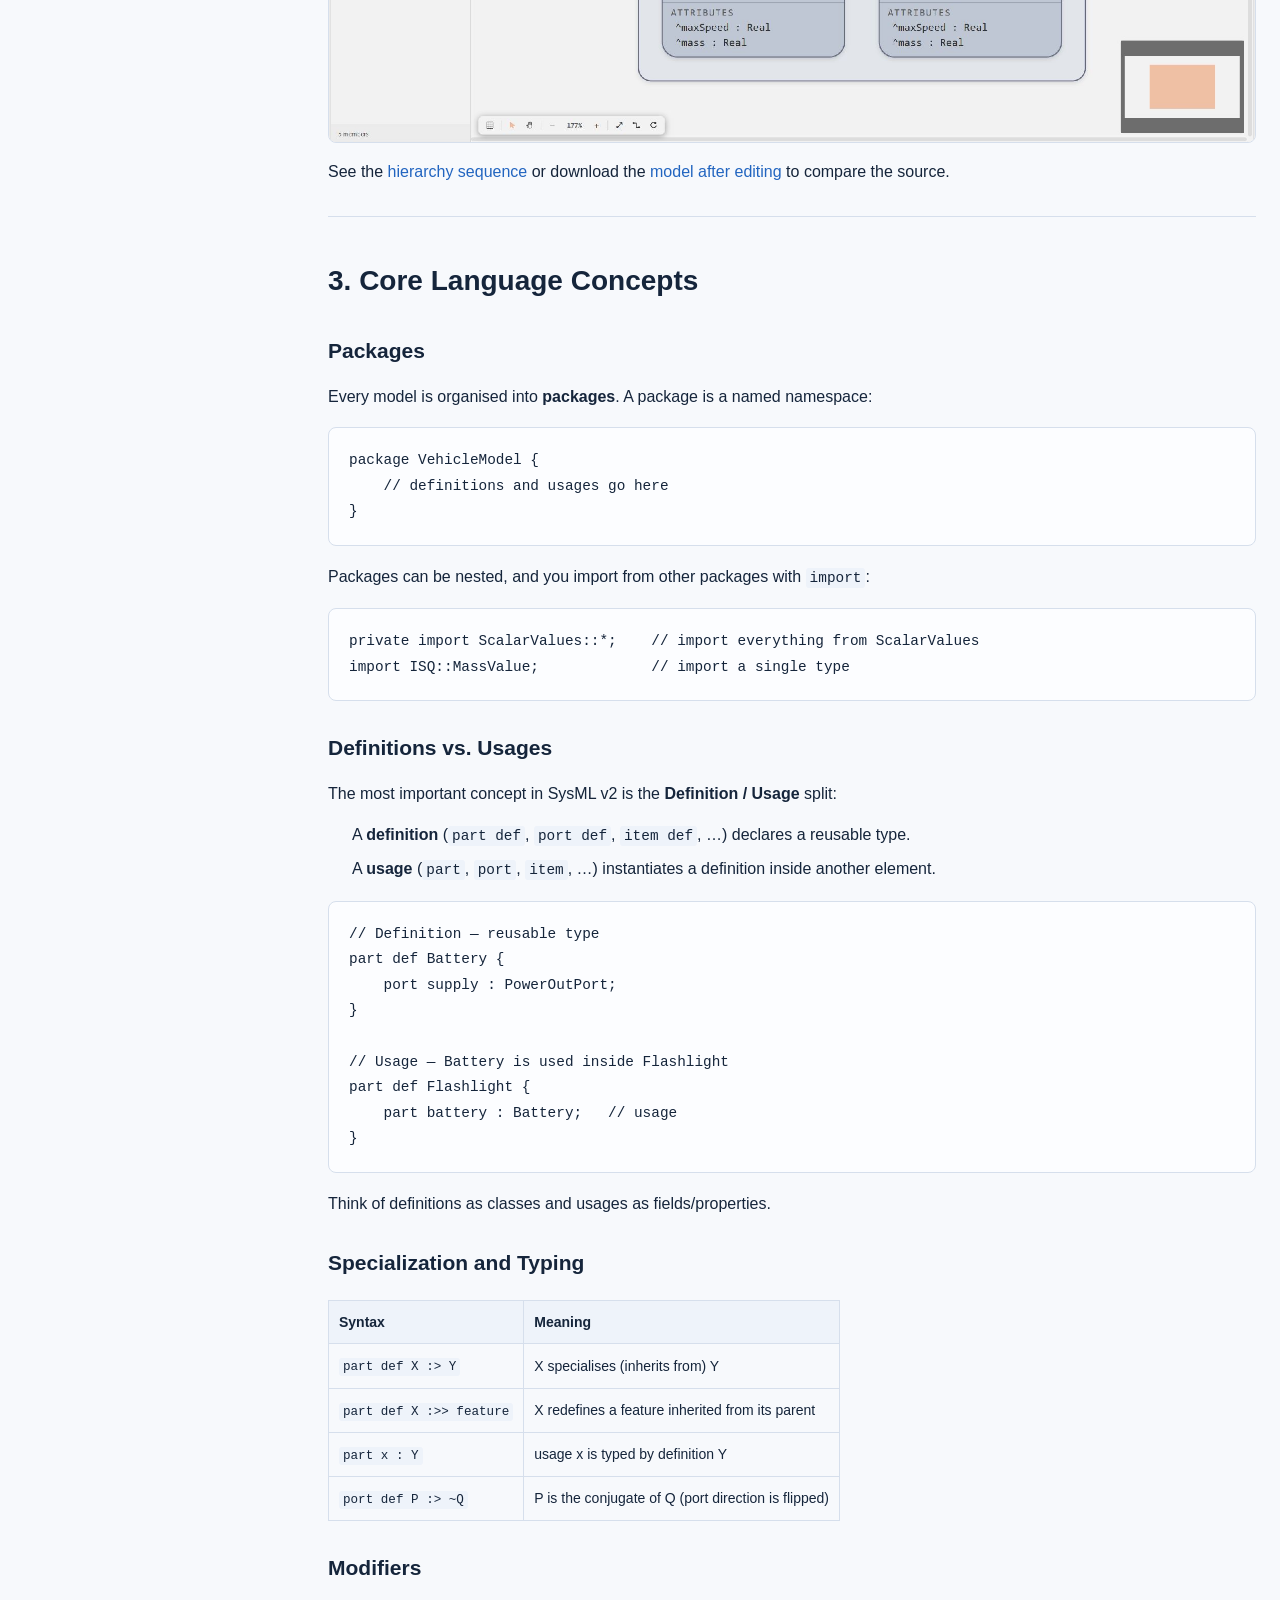
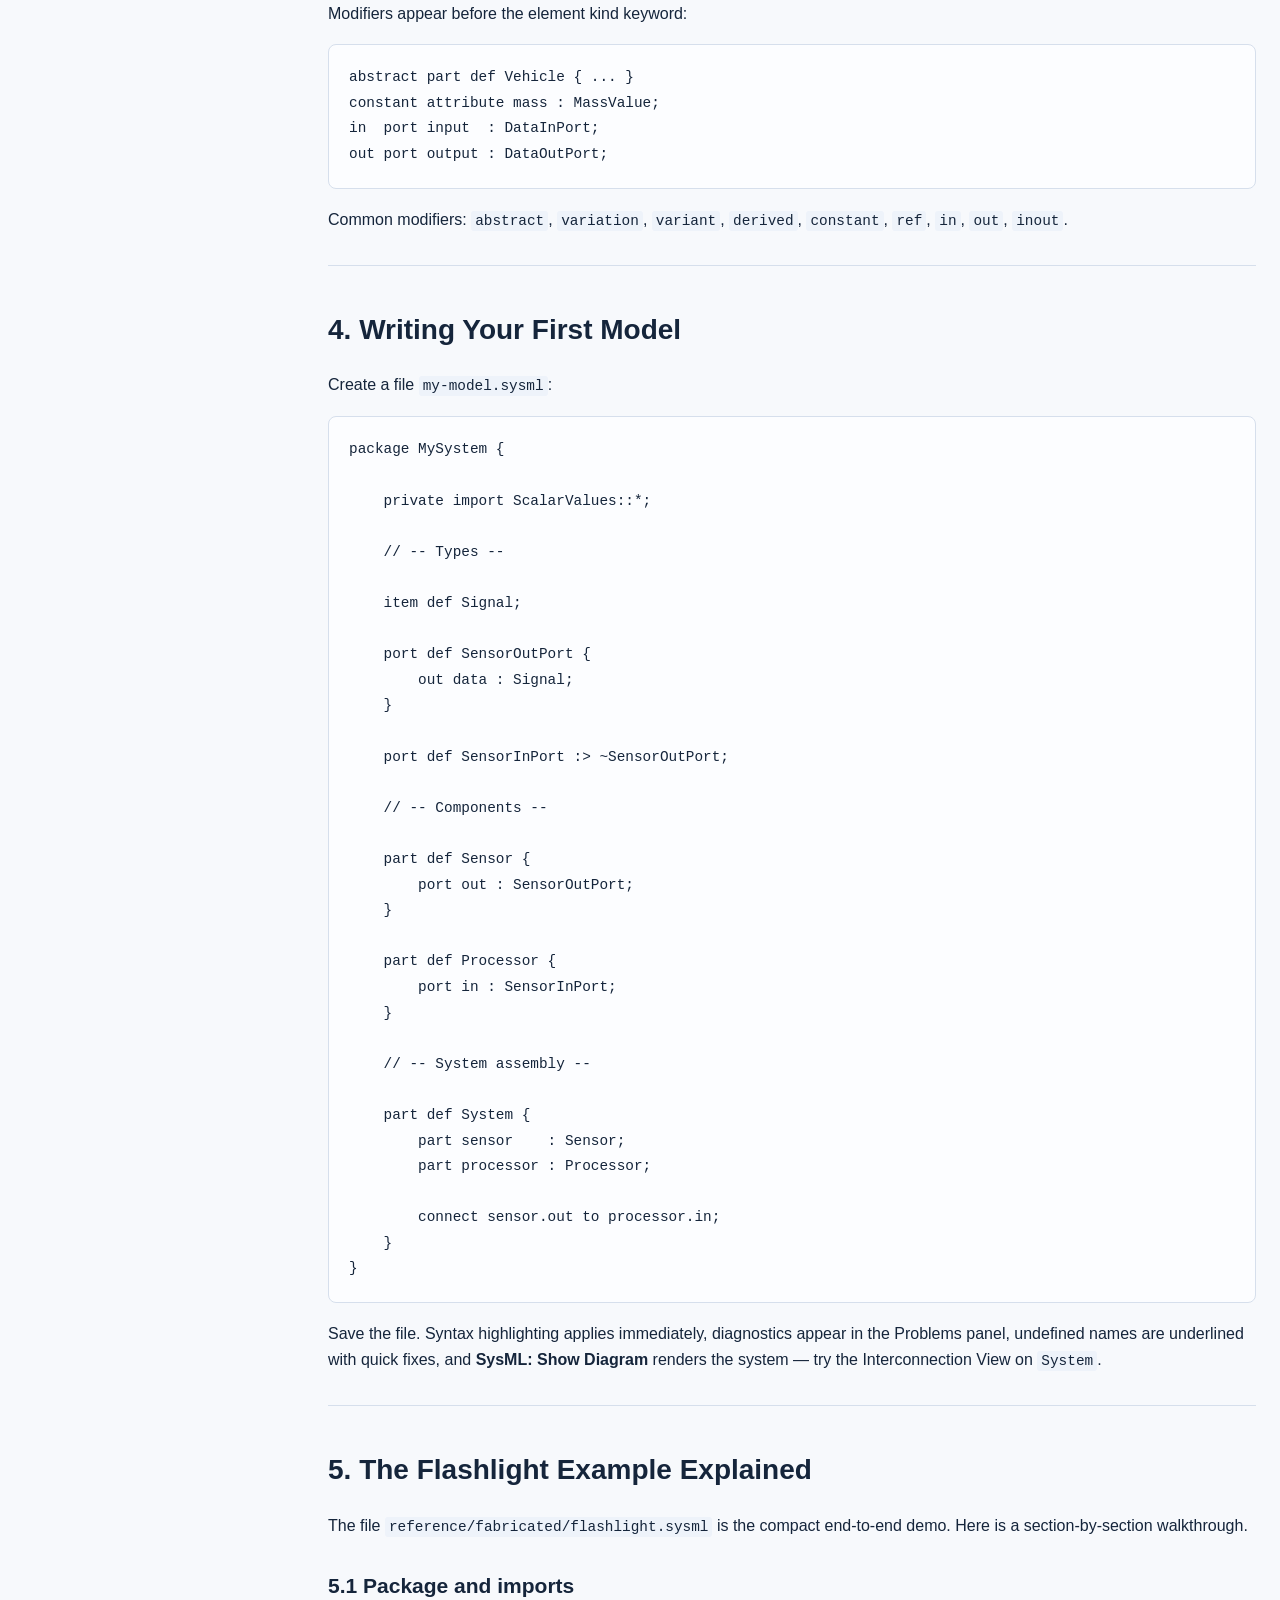
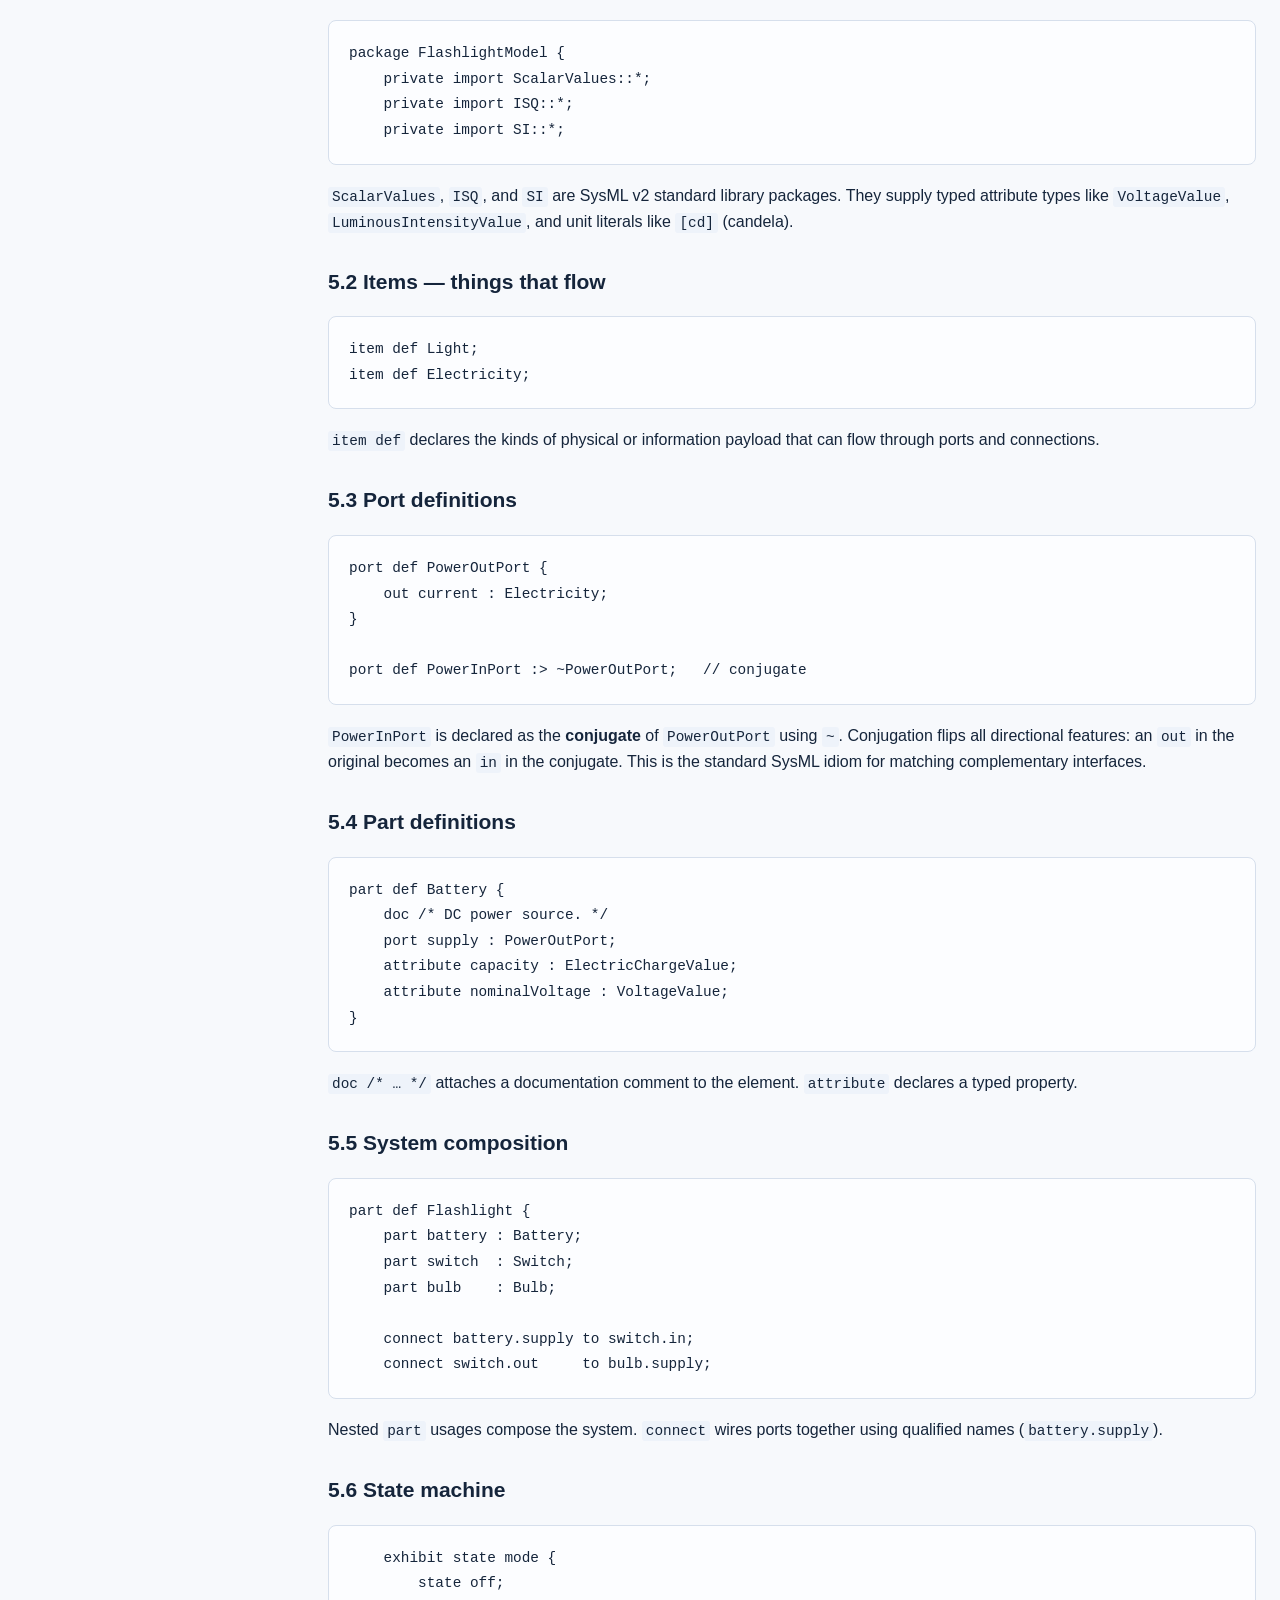
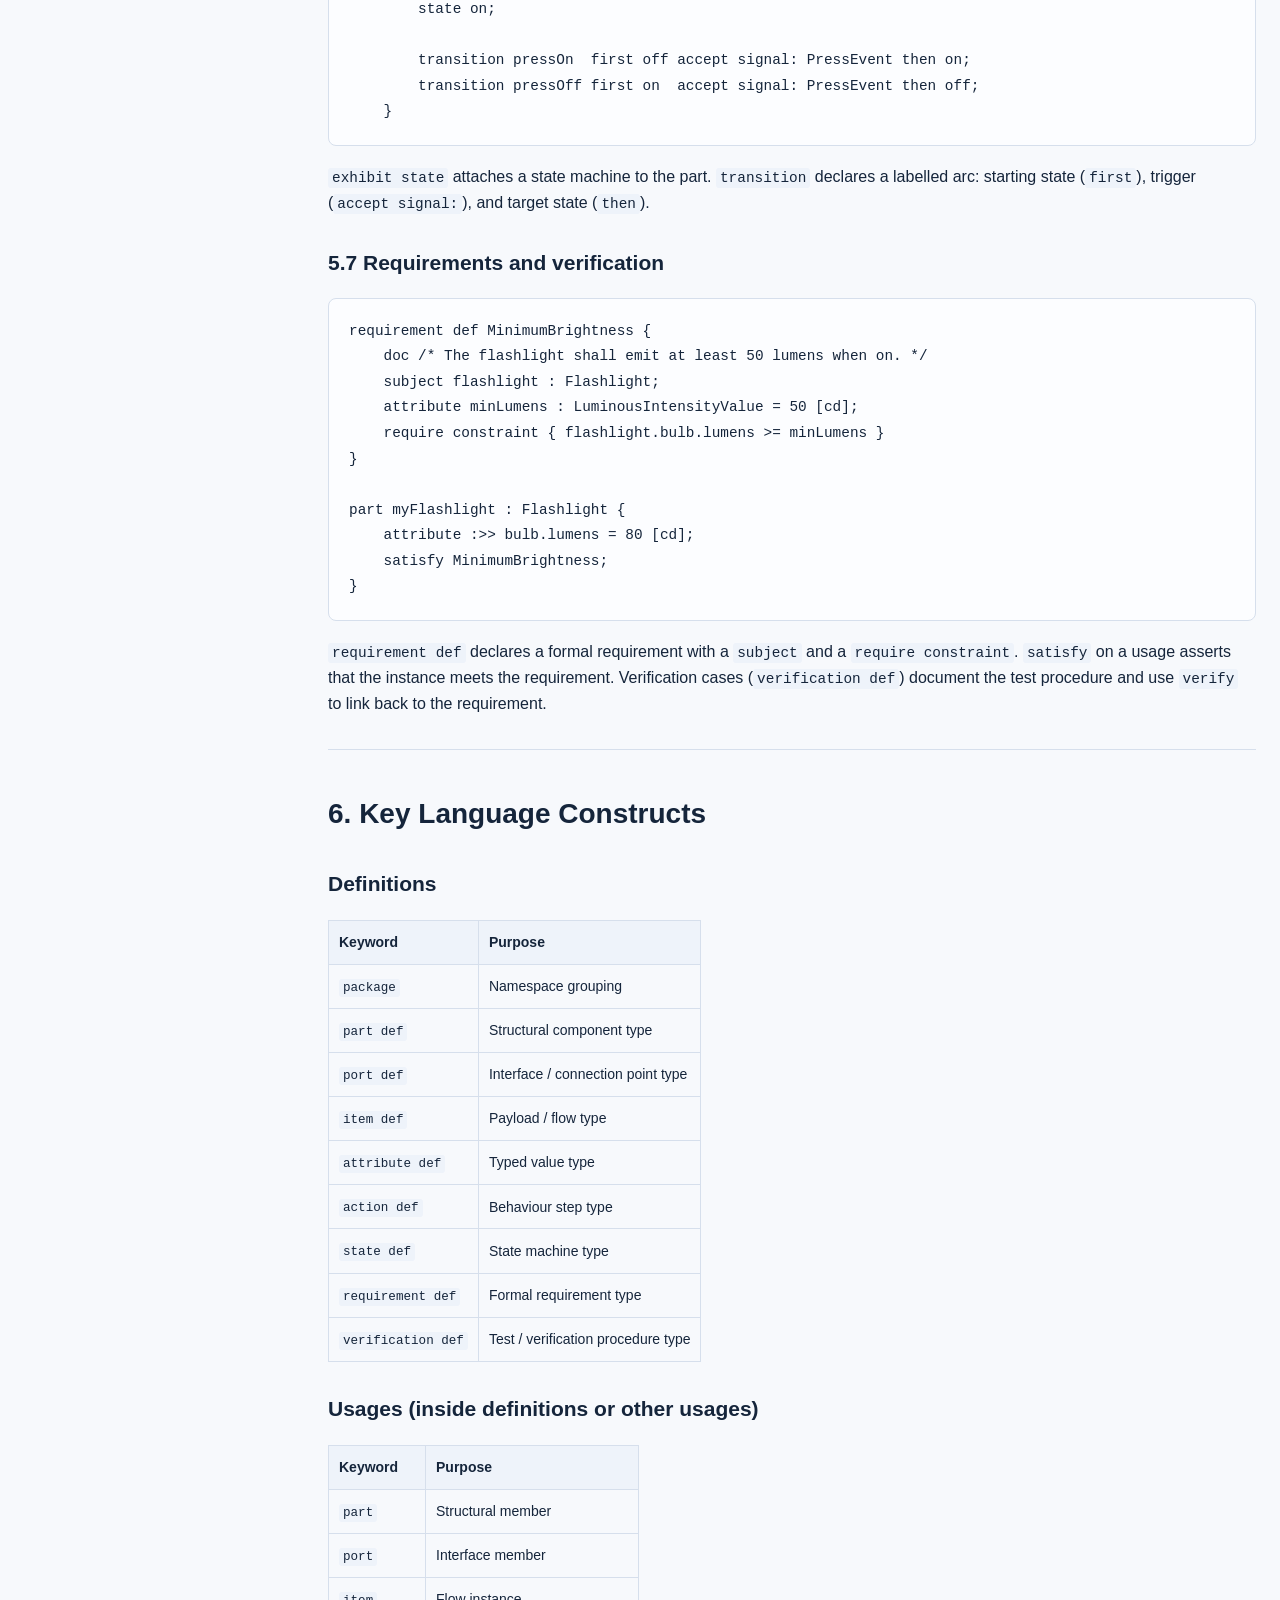
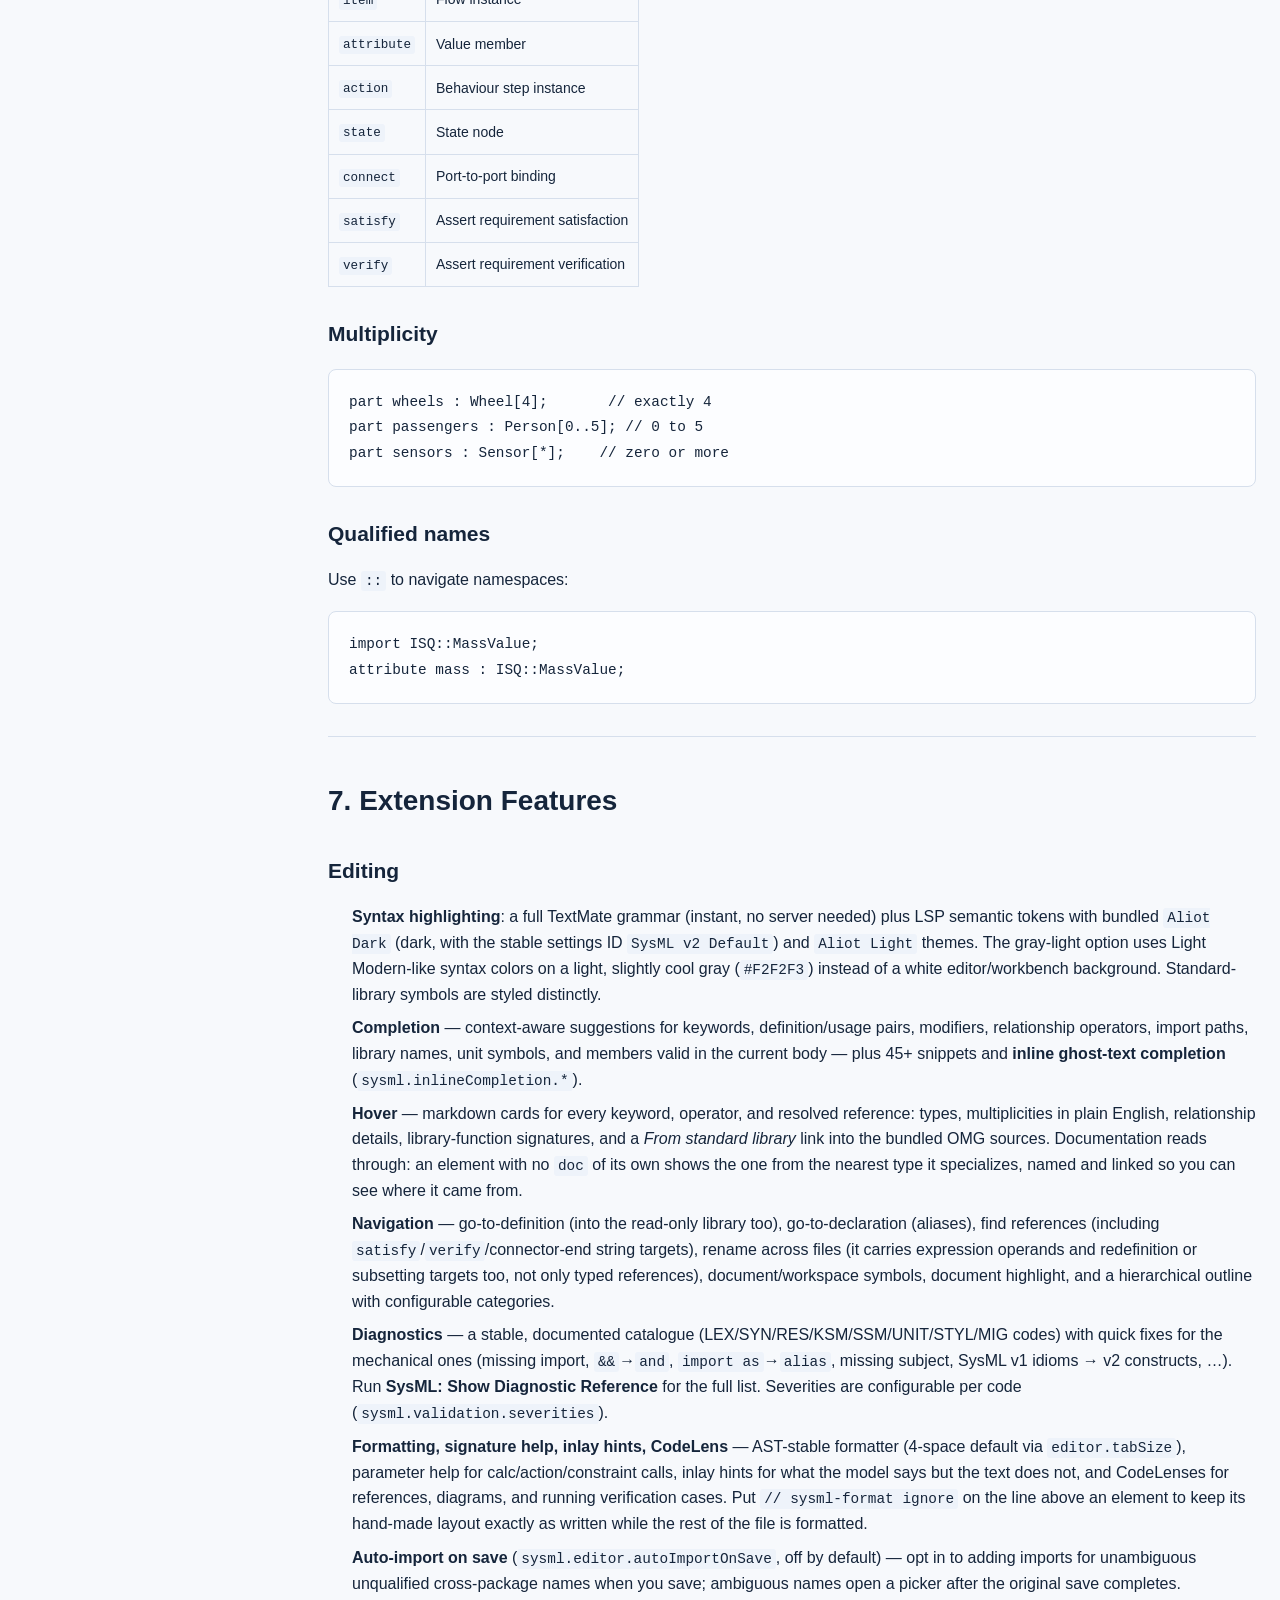
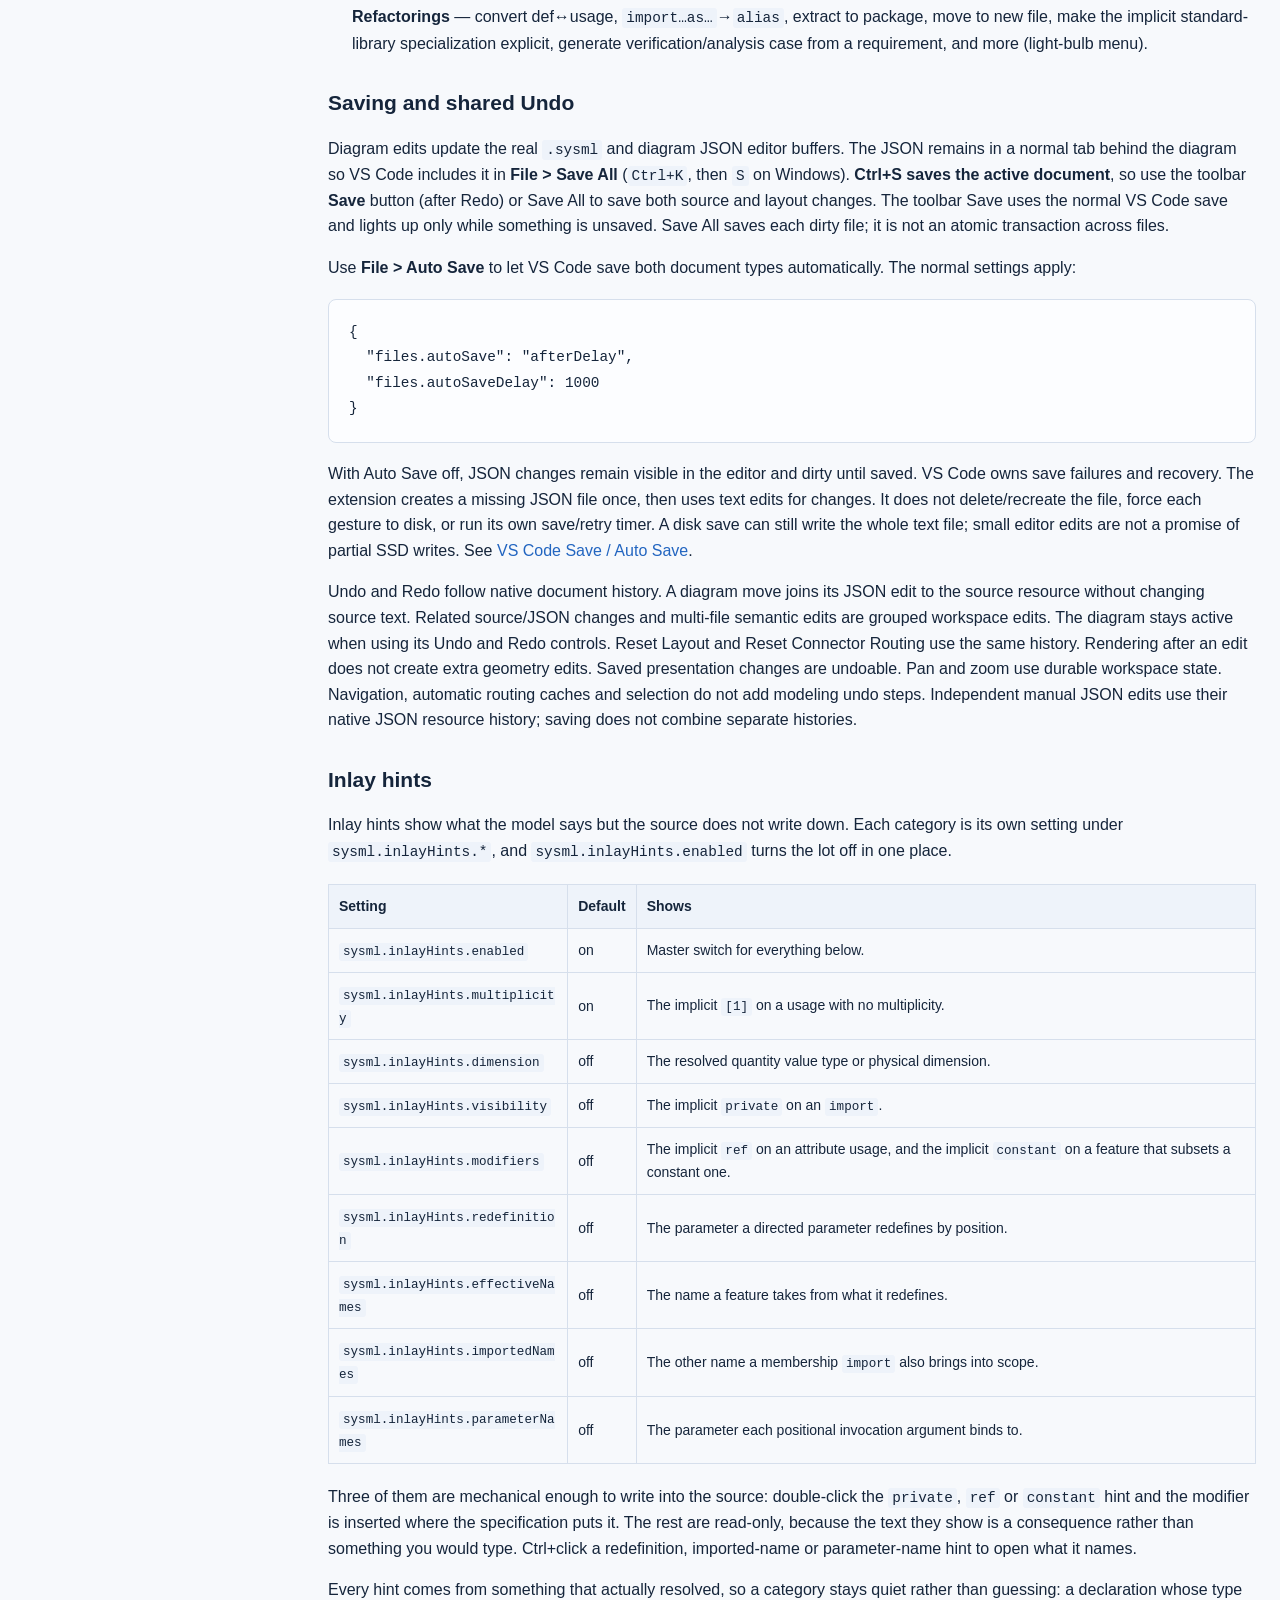
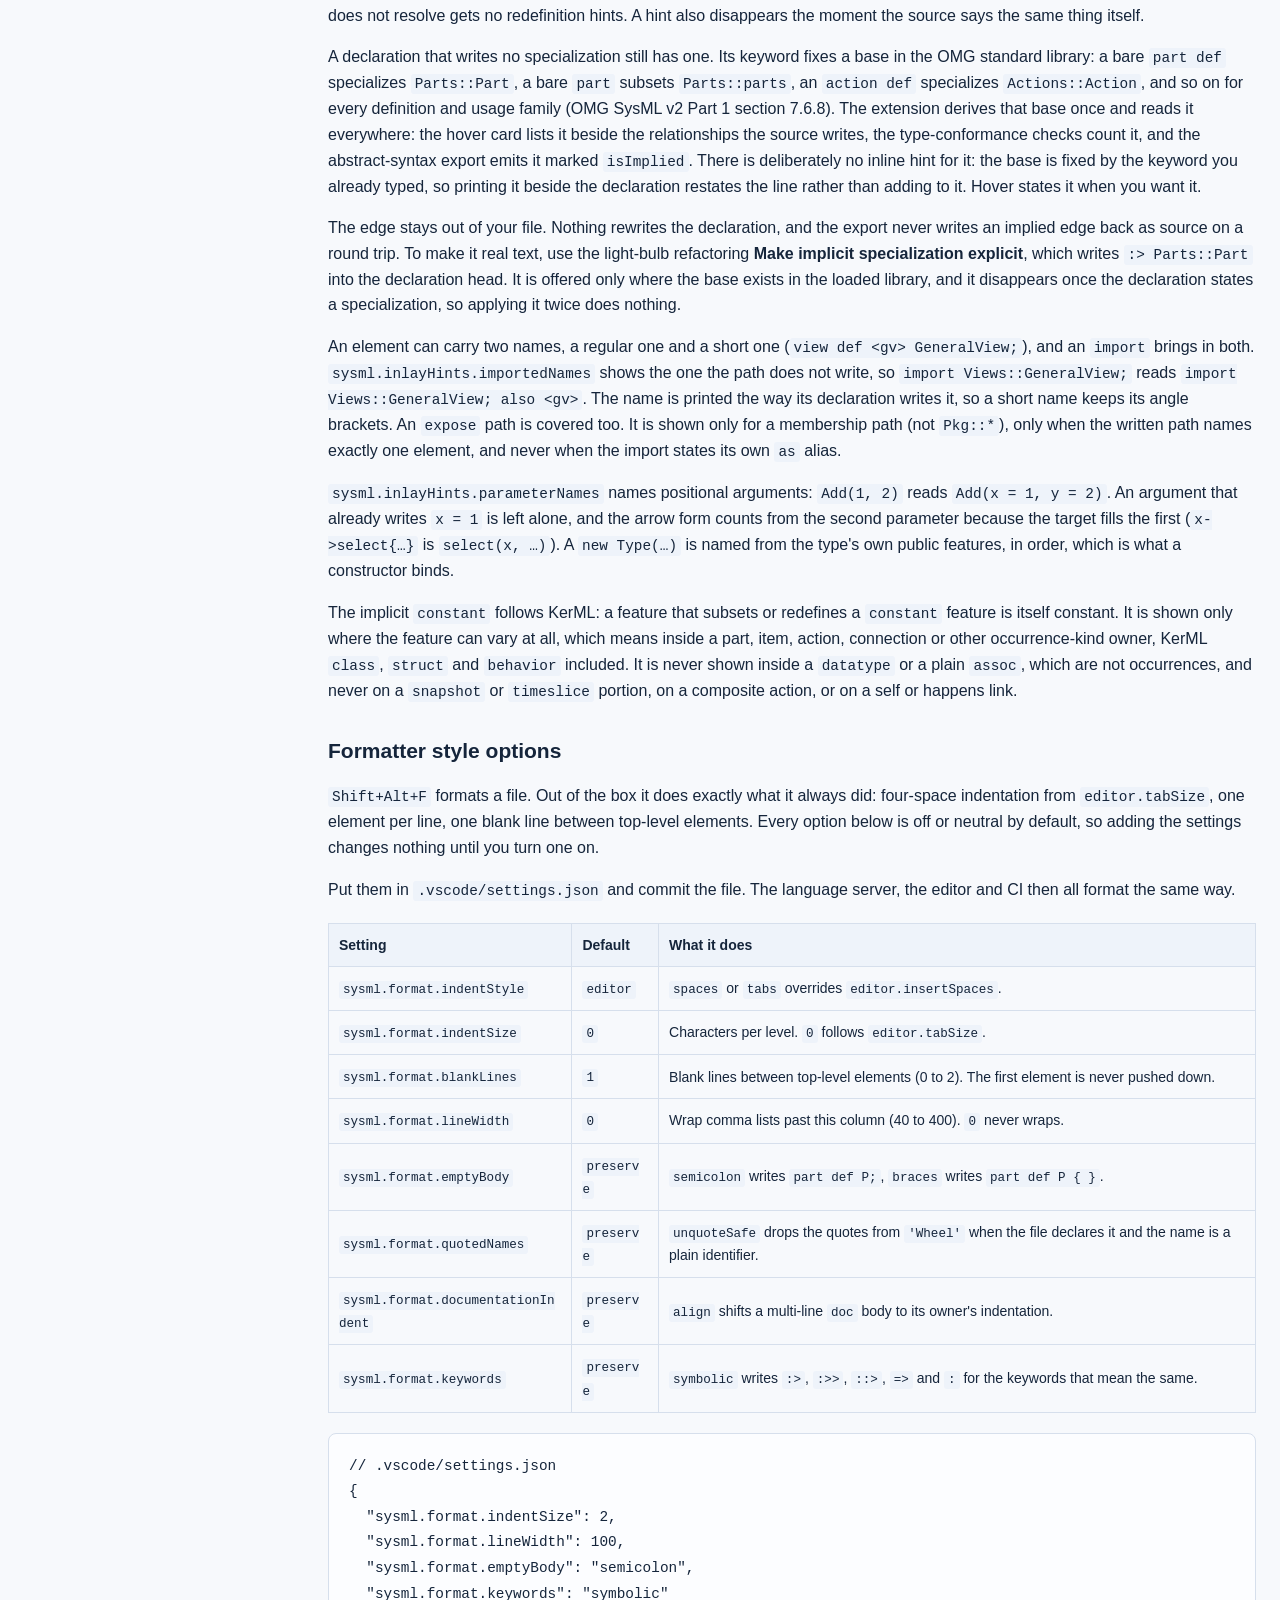
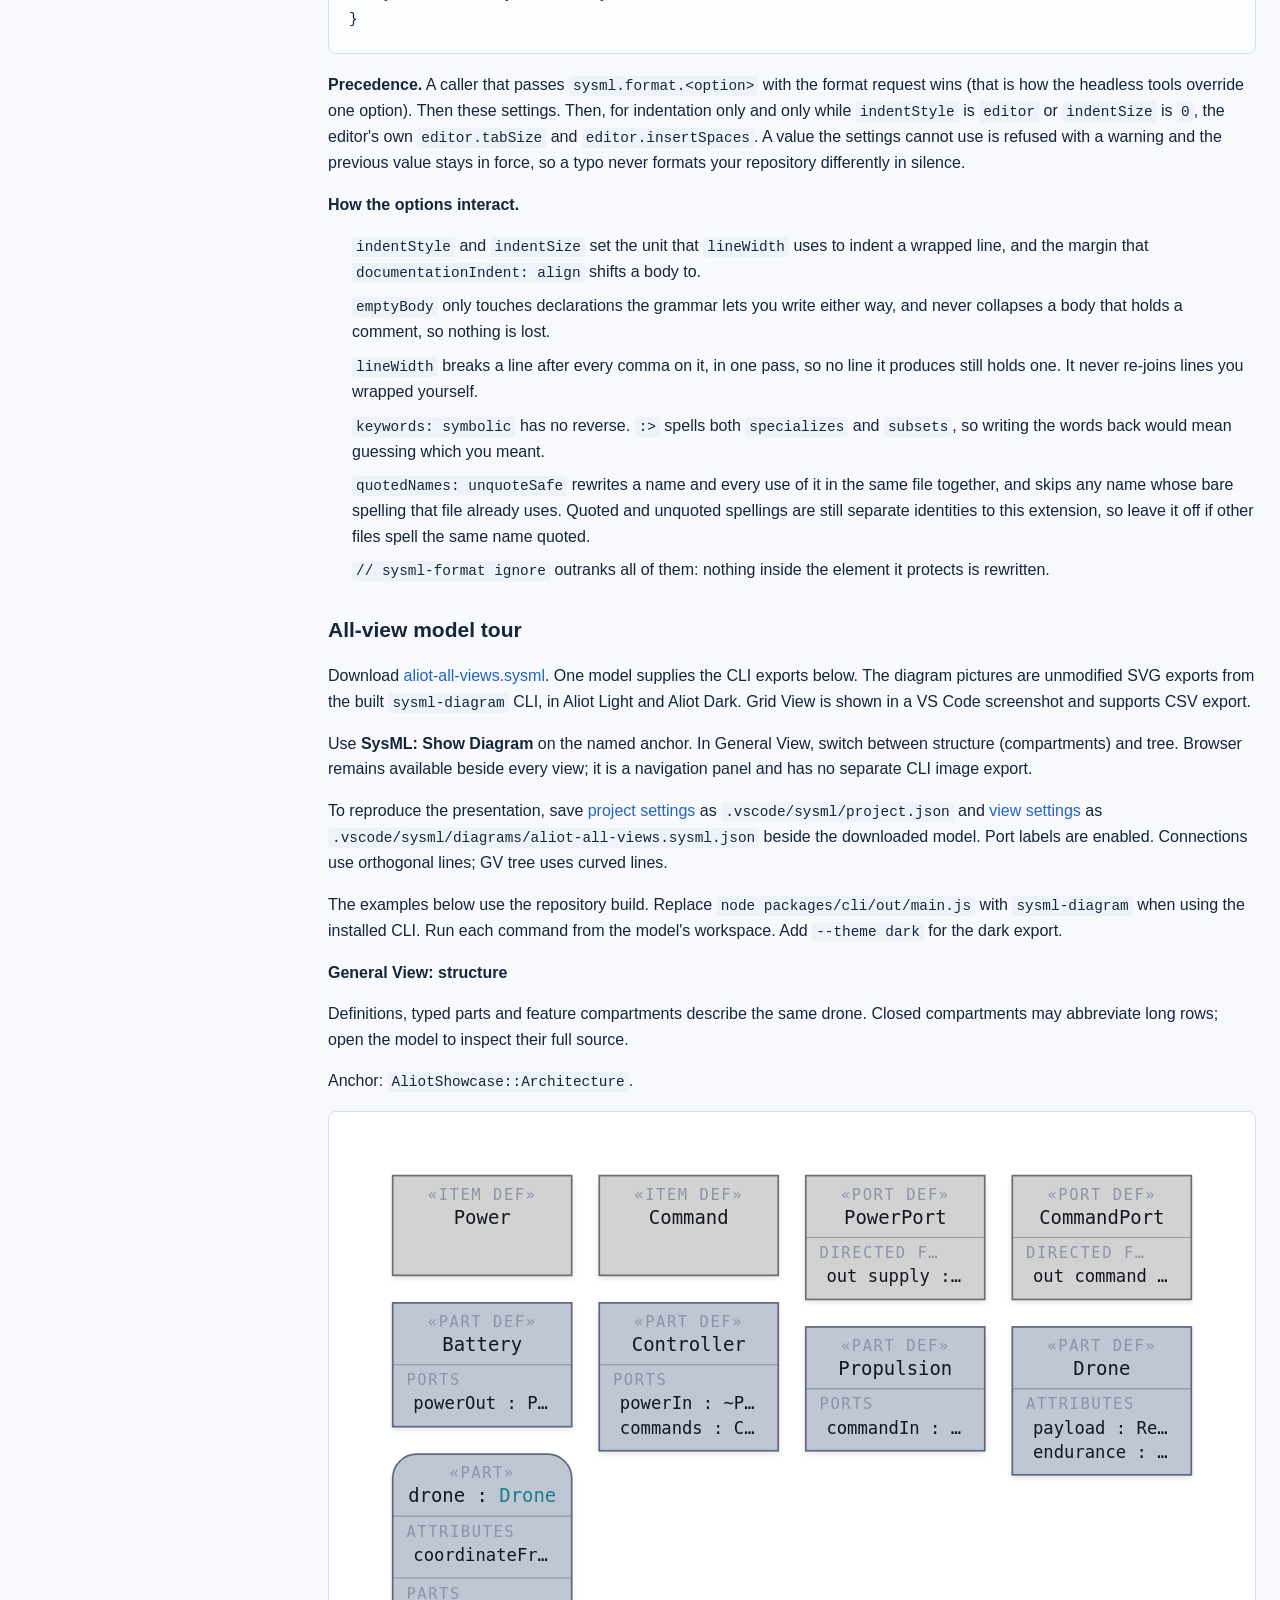
==== commit 251fb793: "Show Grid View screenshot and retain showcase CSV download" ====
--- a/user-guide.html
+++ b/user-guide.html
@@ -544,7 +544,7 @@
 <li><code>// sysml-format ignore</code> outranks all of them: nothing inside the element it protects is rewritten.</li>
 </ul>
 <h3 id="all-view-model-tour">All-view model tour</h3>
-<p>Download <a href="assets/samples/aliot-all-views.sysml">aliot-all-views.sysml</a>. One model supplies every view below. The pictures are unmodified SVG exports from the built <code>sysml-diagram</code> CLI, in Aliot Light and Aliot Dark. Grid View exports CSV.</p>
+<p>Download <a href="assets/samples/aliot-all-views.sysml">aliot-all-views.sysml</a>. One model supplies the CLI exports below. The diagram pictures are unmodified SVG exports from the built <code>sysml-diagram</code> CLI, in Aliot Light and Aliot Dark. Grid View is shown in a VS Code screenshot and supports CSV export.</p>
 <p>Use <strong>SysML: Show Diagram</strong> on the named anchor. In General View, switch between structure (compartments) and tree. Browser remains available beside every view; it is a navigation panel and has no separate CLI image export.</p>
 <p>To reproduce the presentation, save <a href="assets/samples/all-views-project.json">project settings</a> as <code>.vscode/sysml/project.json</code> and <a href="assets/samples/all-views-layout.json">view settings</a> as <code>.vscode/sysml/diagrams/aliot-all-views.sysml.json</code> beside the downloaded model. Port labels are enabled. Connections use orthogonal lines; GV tree uses curved lines.</p>
 <p>The examples below use the repository build. Replace <code>node packages/cli/out/main.js</code> with <code>sysml-diagram</code> when using the installed CLI. Run each command from the model's workspace. Add <code>--theme dark</code> for the dark export.</p>
@@ -605,45 +605,10 @@
 <pre><code class="language-sh">node packages/cli/out/main.js export --file aliot-all-views.sysml --view gev --anchor AliotShowcase::Architecture::drone --theme light --auto-layout --out gev-light.svg
 </code></pre>
 <h4 id="grid-view-requirements">Grid View: requirements</h4>
-<p>The CLI exports this table as CSV. PAY-01 and OPS-01 retain their constraints, satisfying drone, verification case and verified status. This website table displays the exported CSV, not a screenshot of Grid View.</p>
+<p>Inspect requirements in VS Code and use Export CSV to share the table. The screenshot shows the software-defined vehicle sample; the CSV download uses the all-view drone model.</p>
 <p>Anchor: <code>AliotShowcase</code>.</p>
-<table>
-<thead>
-<tr>
-<th>Id</th>
-<th>Requirement</th>
-<th>Doc</th>
-<th>Subject</th>
-<th>Constraint</th>
-<th>Satisfy</th>
-<th>Verify</th>
-<th>Status</th>
-</tr>
-</thead>
-<tbody>
-<tr>
-<td>OPS-01</td>
-<td>flightTime</td>
-<td>Endurance shall be at least 30 minutes. The value is expressed in minutes.</td>
-<td>Architecture::Drone</td>
-<td>vehicle.endurance &gt;= 30.0</td>
-<td>drone</td>
-<td>checkEndurance</td>
-<td>verified</td>
-</tr>
-<tr>
-<td>PAY-01</td>
-<td>payloadLimit</td>
-<td>Payload shall not exceed 3 kg. The value is expressed in kg.</td>
-<td>Architecture::Drone</td>
-<td>vehicle.payload &lt;= 3.0</td>
-<td>drone</td>
-<td>checkPayload</td>
-<td>verified</td>
-</tr>
-</tbody>
-</table>
-<p><a href="assets/product/all-views/requirements.csv">Download the exact CSV</a>.</p>
+<p><img src="assets/product/grid-vscode.png" alt="VS Code Grid View showing requirements for the software-defined vehicle sample." loading="lazy"></p>
+<p>Use <strong>Export CSV</strong> in the Grid View toolbar, or run the command below. <a href="assets/product/all-views/requirements.csv">Download the all-view model requirements CSV</a>.</p>
 <pre><code class="language-sh">node packages/cli/out/main.js export --file aliot-all-views.sysml --view grv --anchor AliotShowcase --theme light --auto-layout --out requirements.csv
 </code></pre>
 <p>The export audit checks visible text, excluding tooltip-only titles. It covers port and connection names, state guards, performer lanes, loop conditions, messages and payloads, use-case actors, geometry labels and CSV fields. Sequence condition placement, actor sizing and IV caption spacing use the same fixes in the extension and CLI. Very long compartment rows may still use the extension's intentional ellipsis.</p>
--- a/styles.css
+++ b/styles.css
@@ -1001,30 +1001,6 @@
 .tour-heading .text-link {
   font-size: 13px;
 }
-.requirements-export {
-  overflow: auto;
-  padding: 20px;
-}
-.requirements-export table {
-  border-collapse: collapse;
-  font-size: 13px;
-  min-width: 940px;
-  width: 100%;
-}
-.requirements-export caption {
-  text-align: left;
-  color: var(--muted);
-  padding-bottom: 12px;
-}
-.requirements-export th,
-.requirements-export td {
-  border: 1px solid var(--line);
-  padding: 12px;
-  text-align: left;
-}
-.requirements-export th {
-  background: var(--surface-2);
-}
 .explore-section {
   padding-top: 66px;
 }
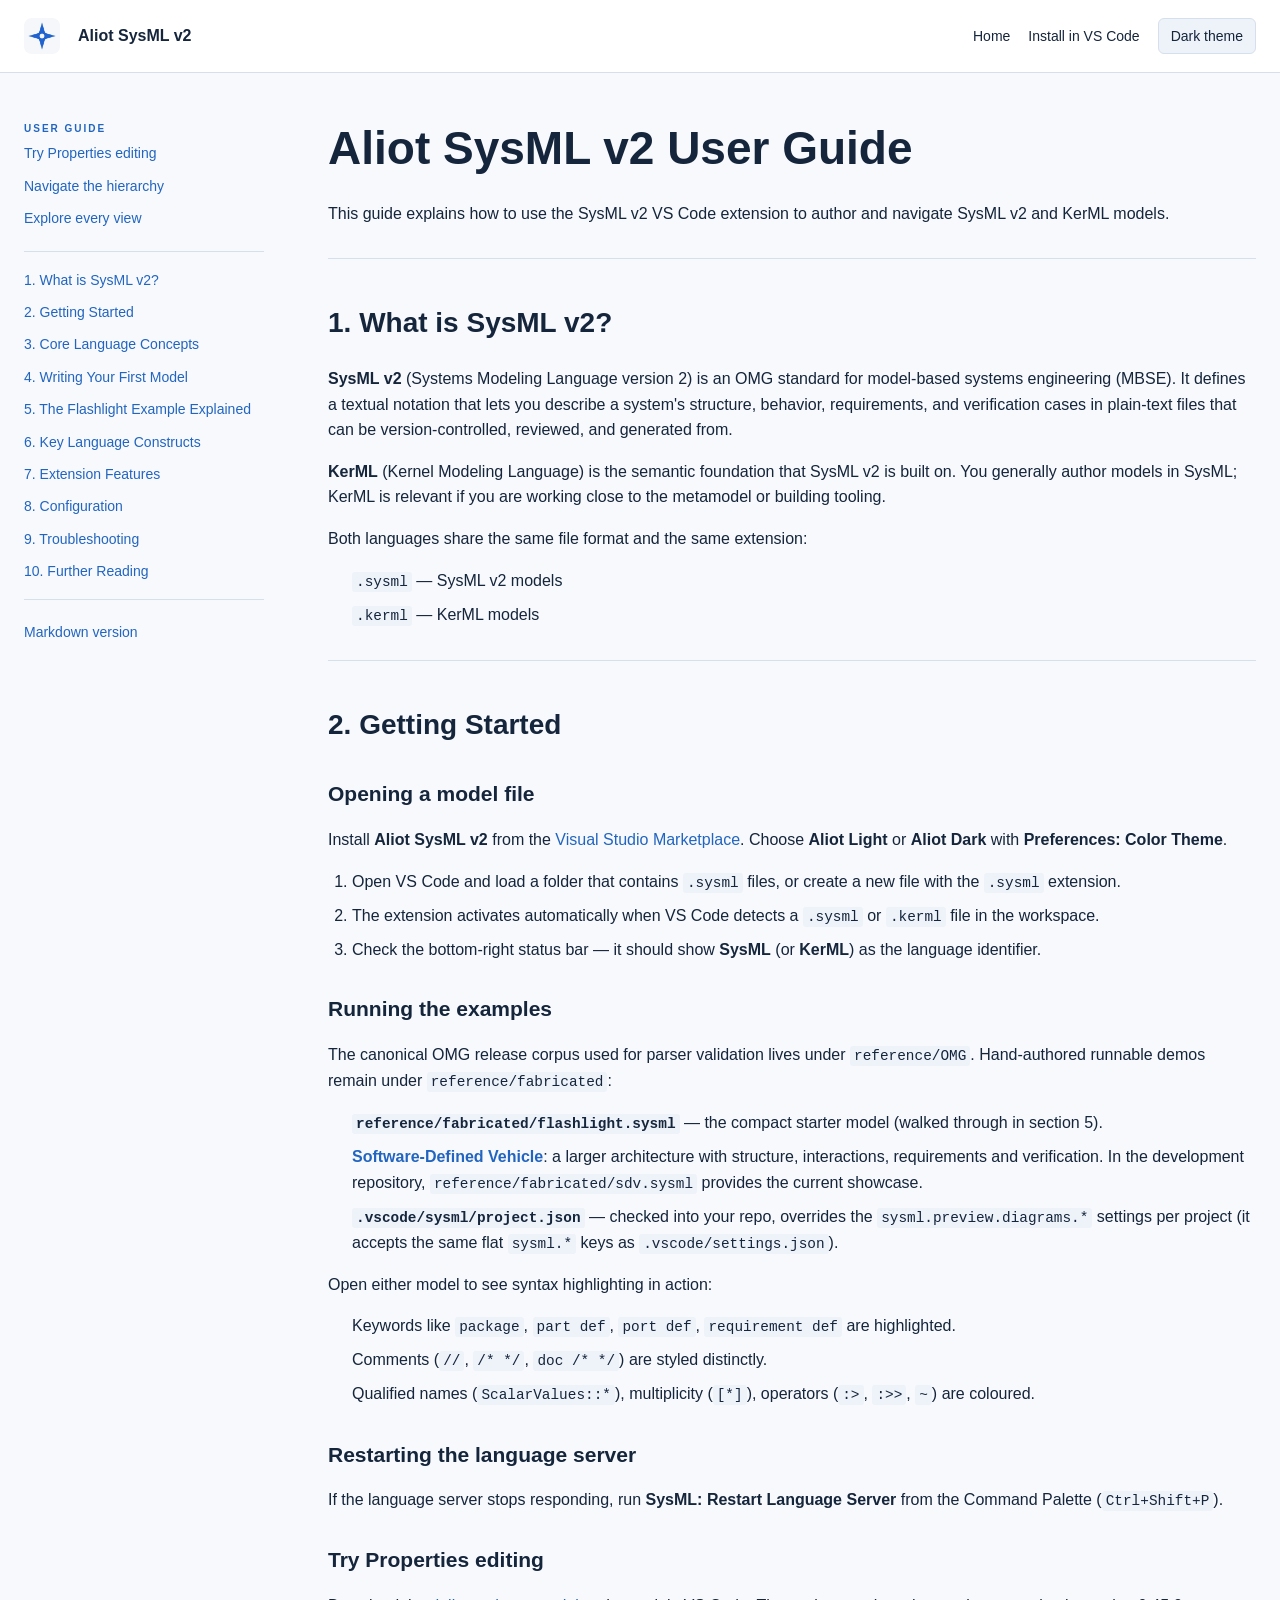
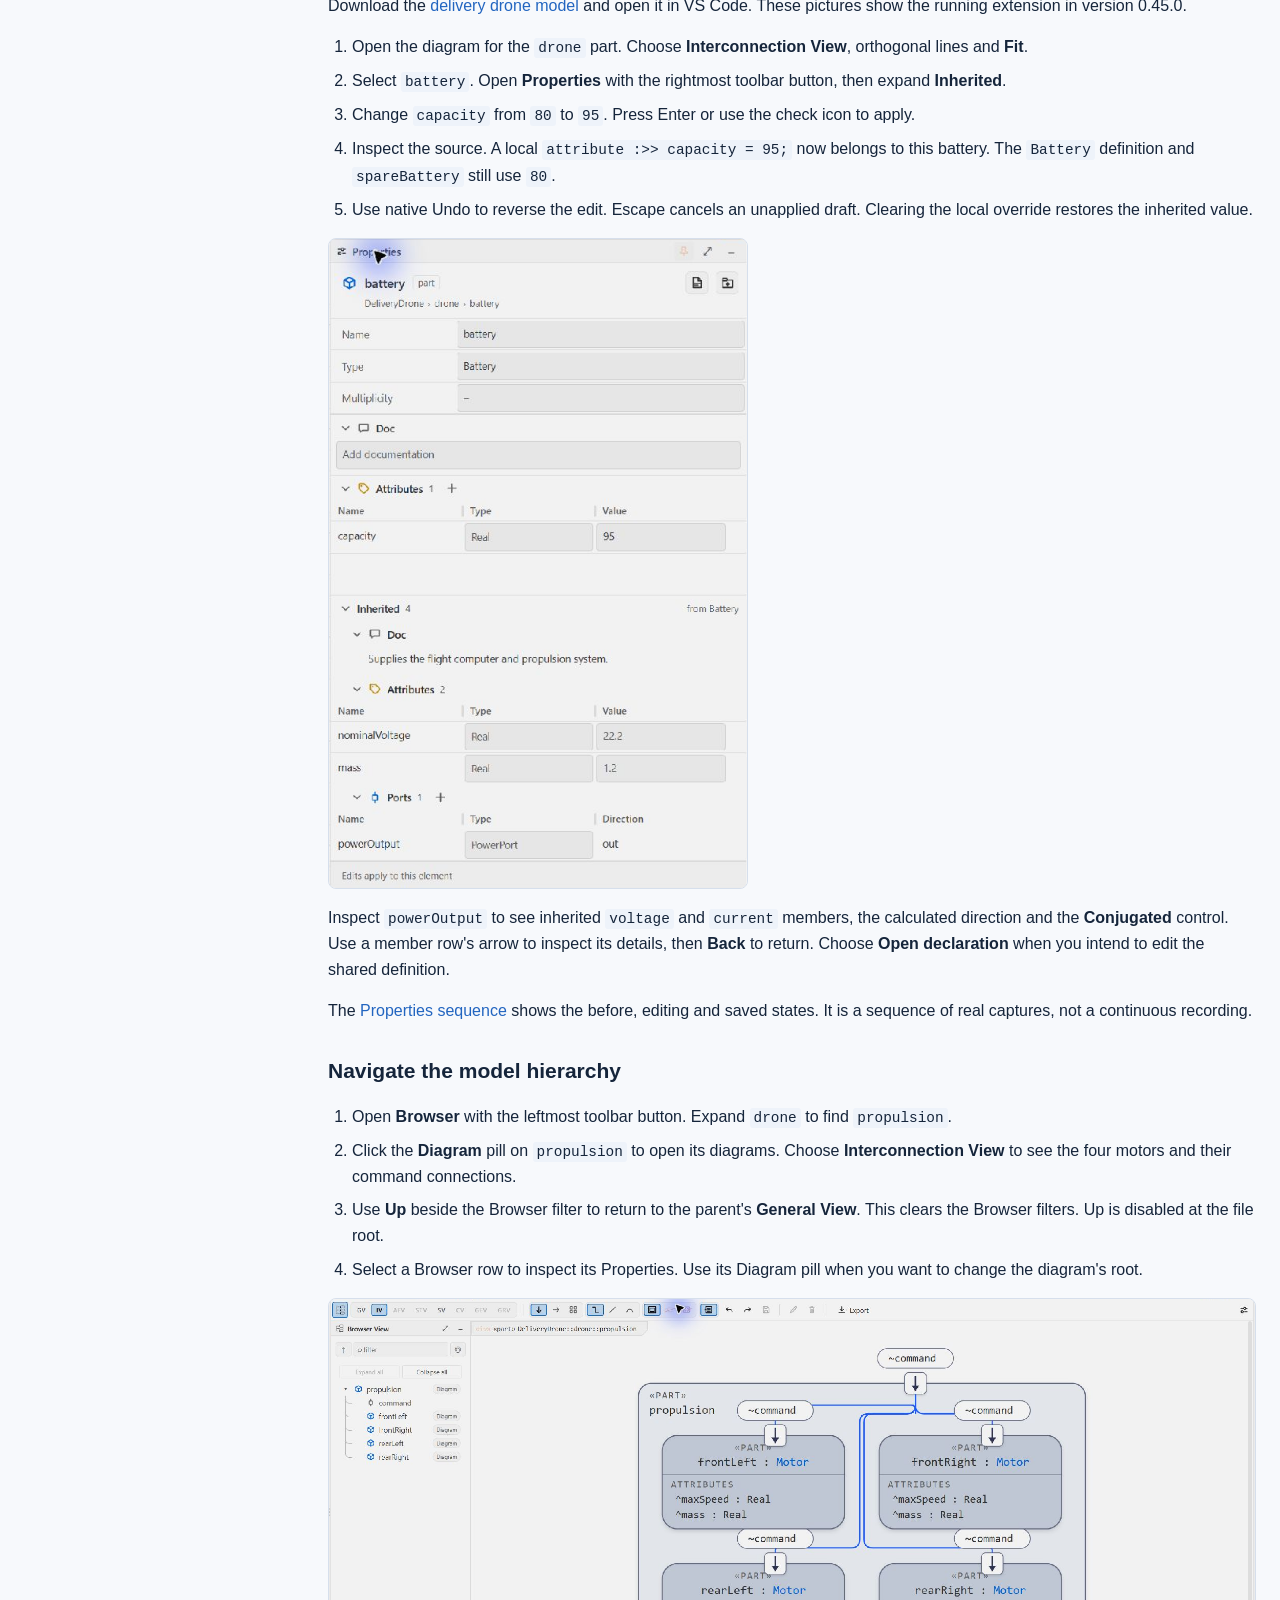
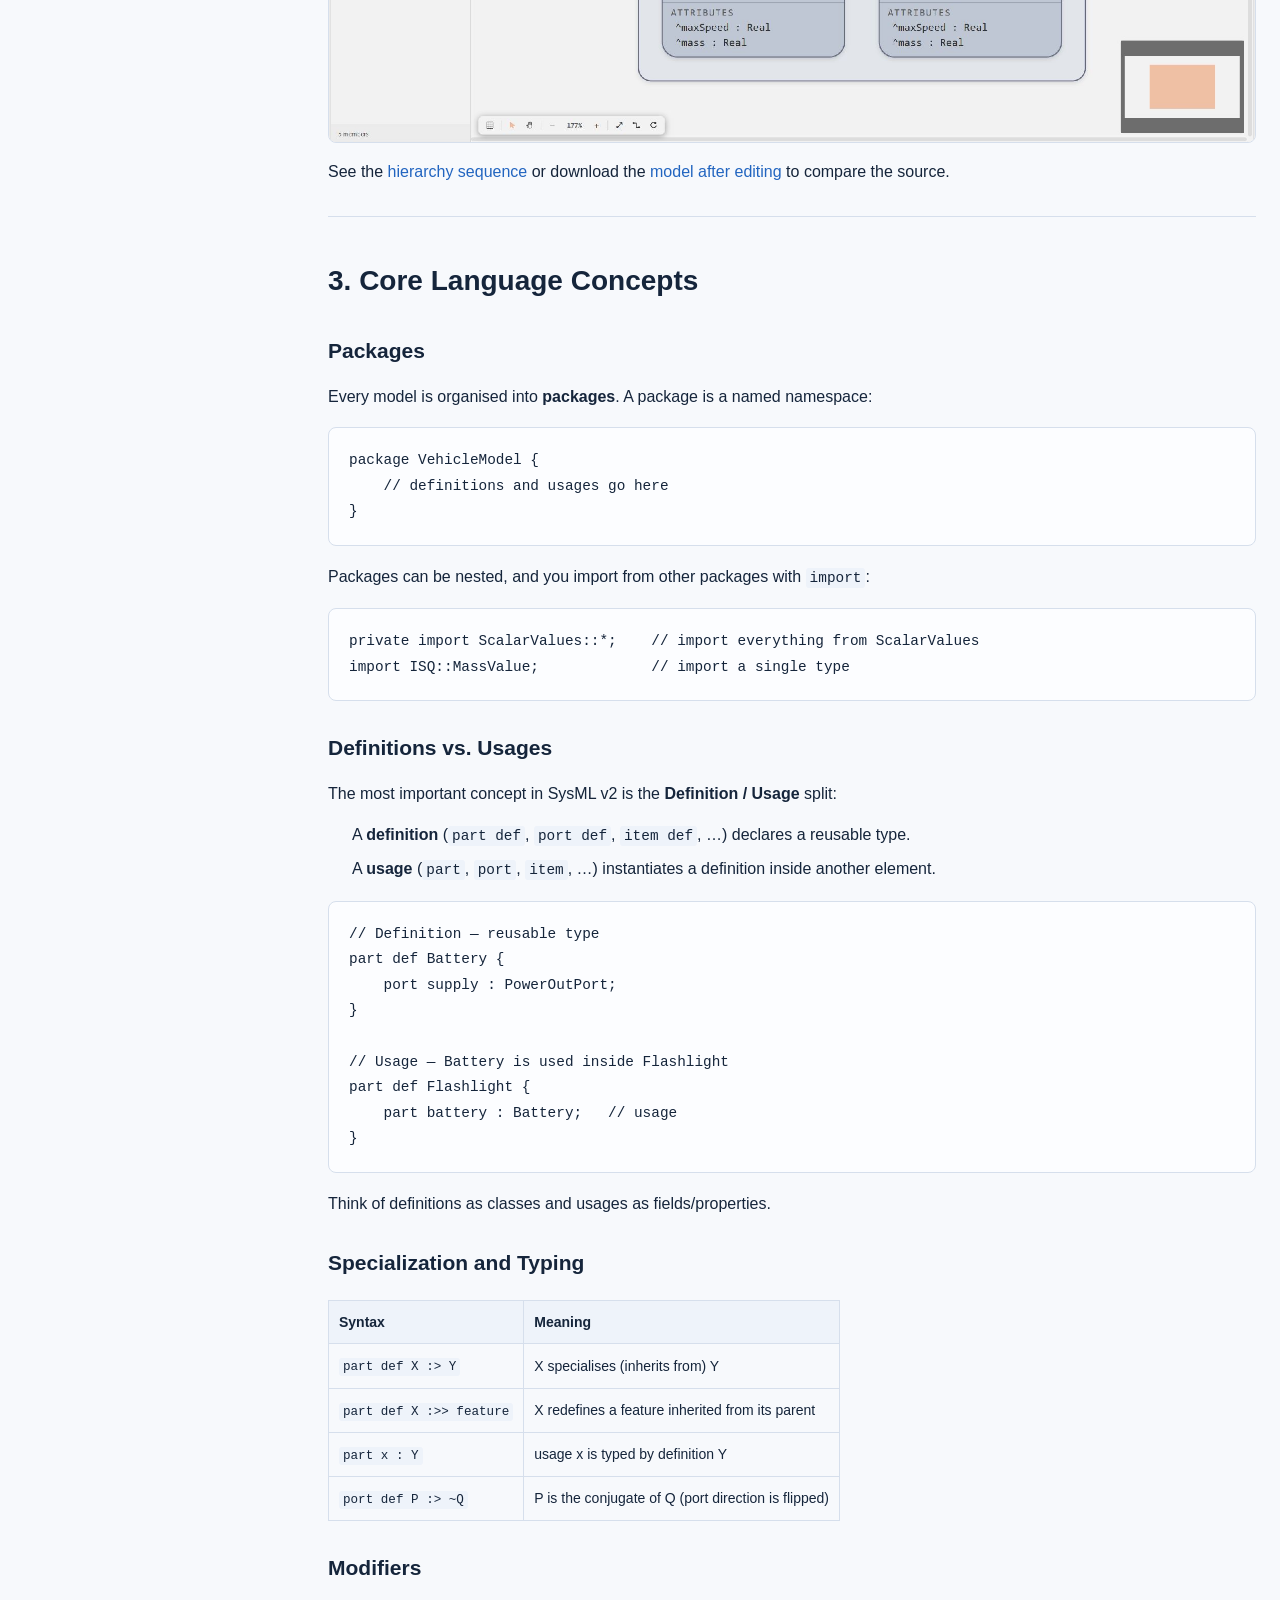
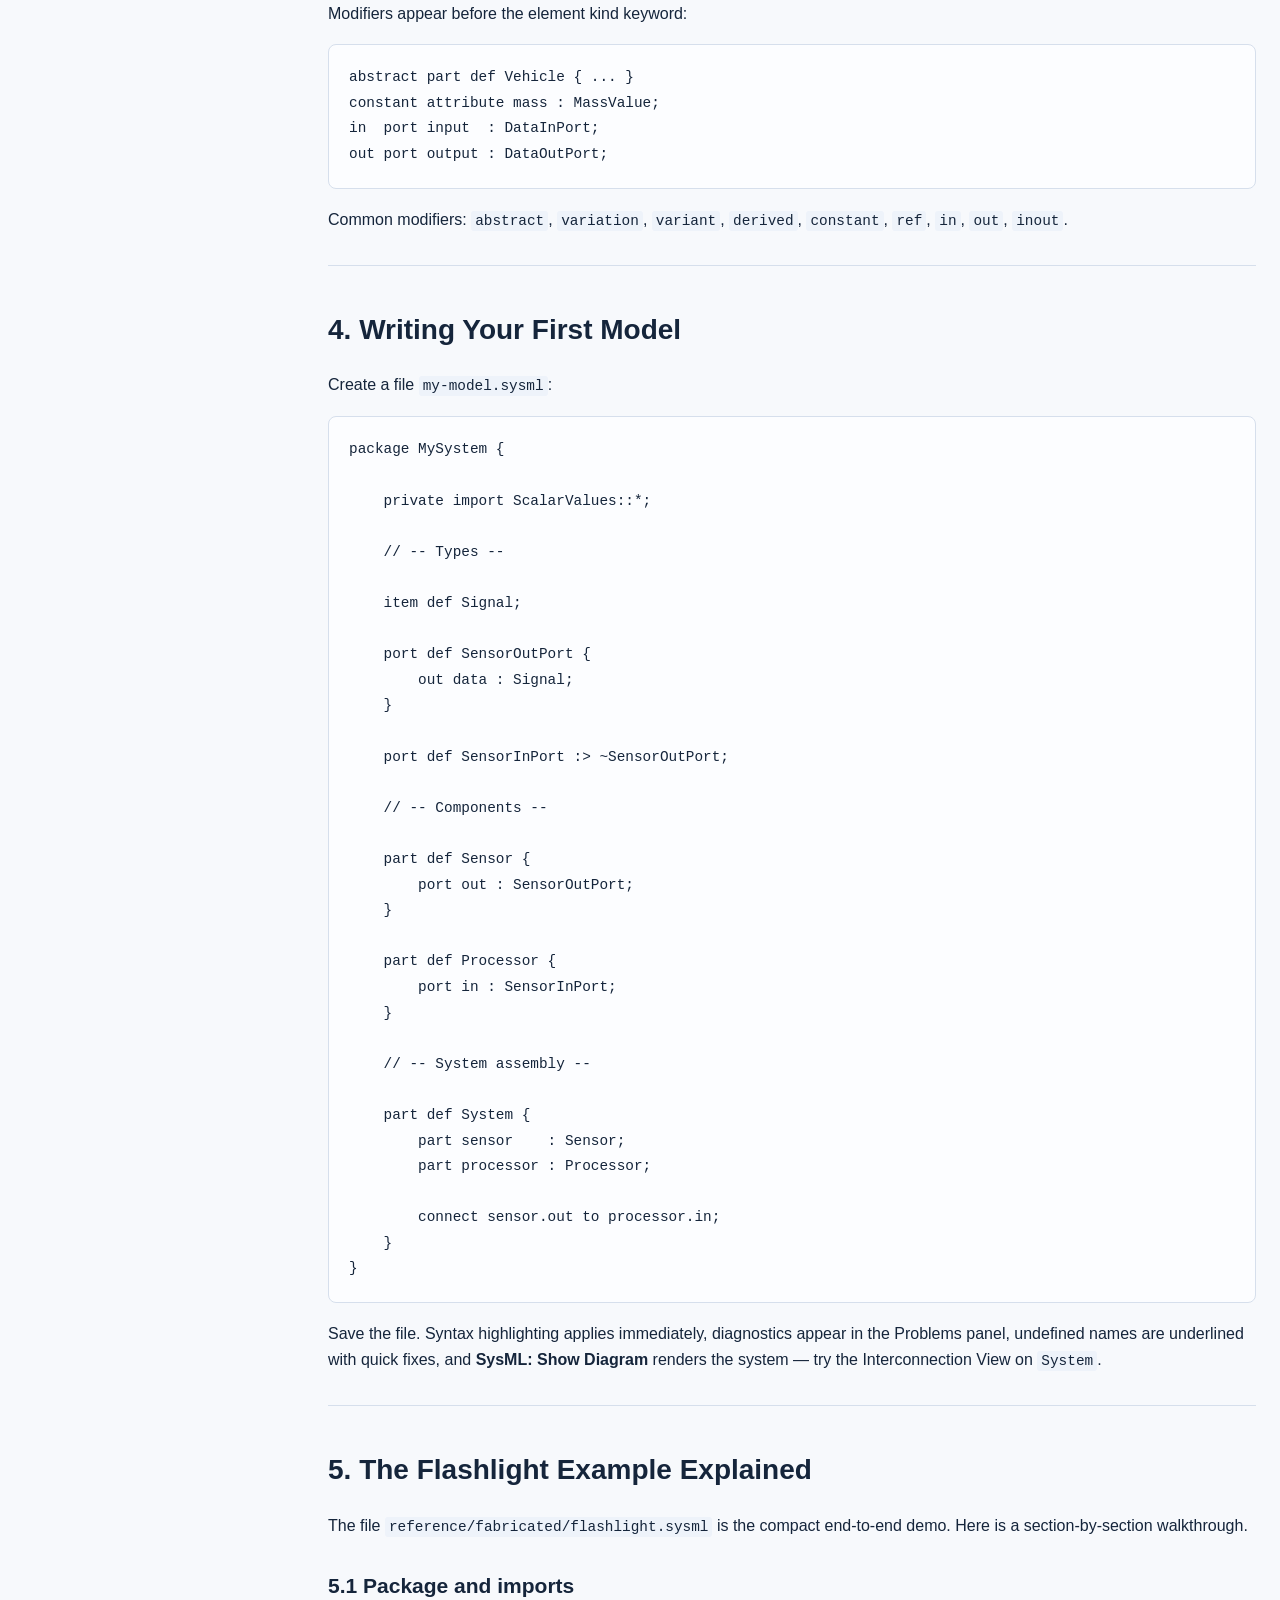
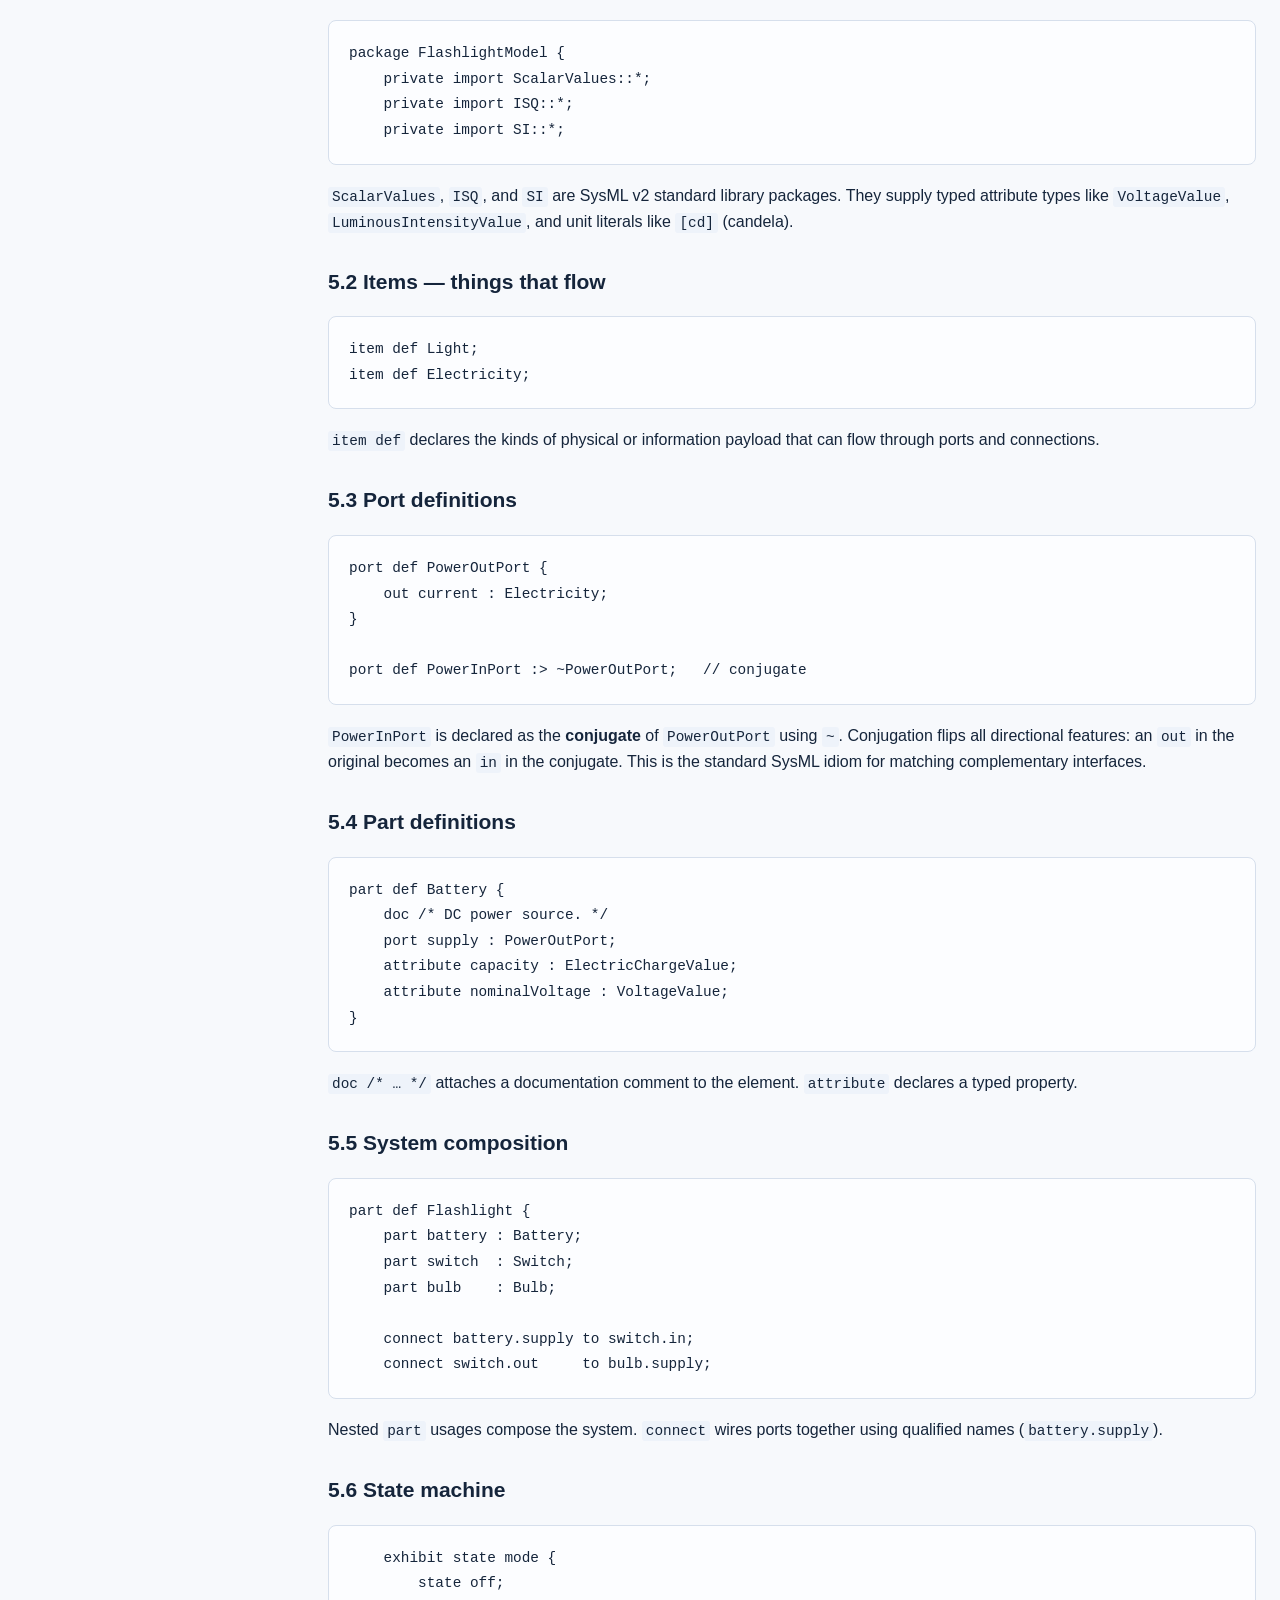
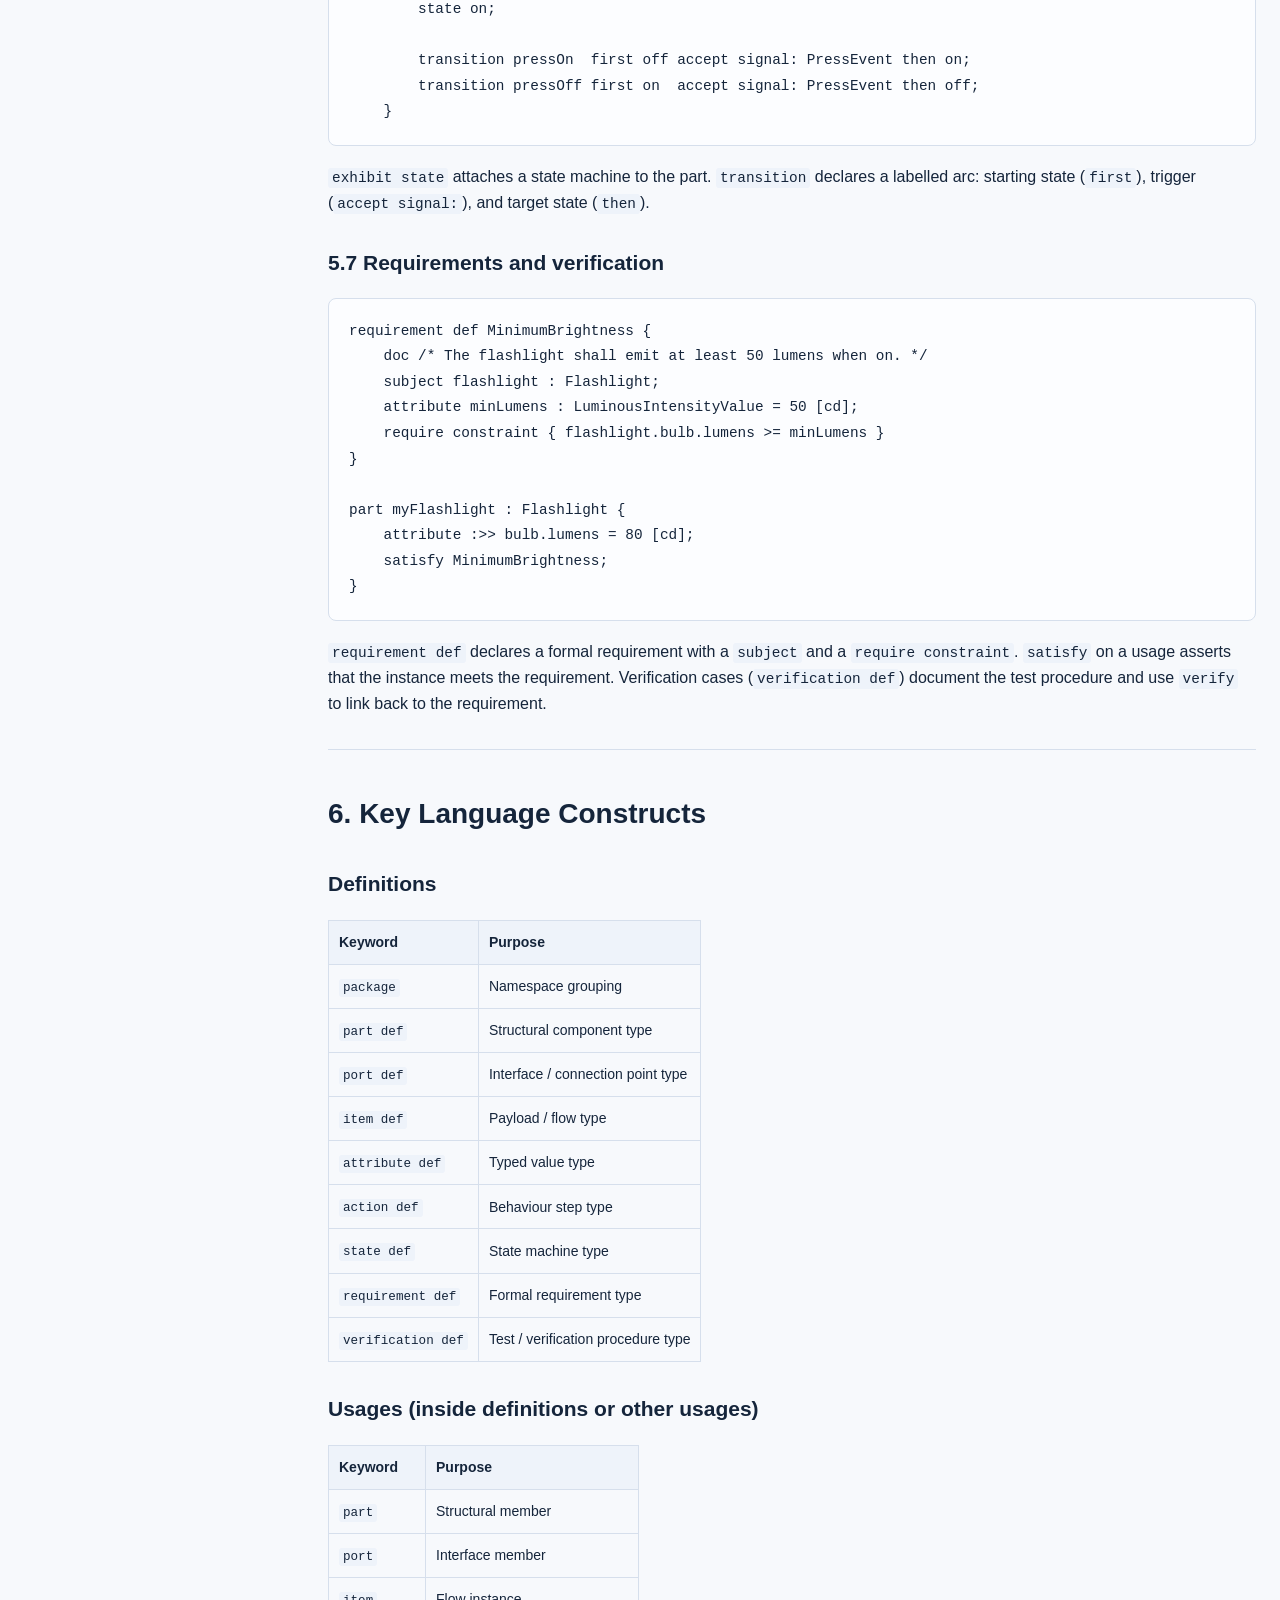
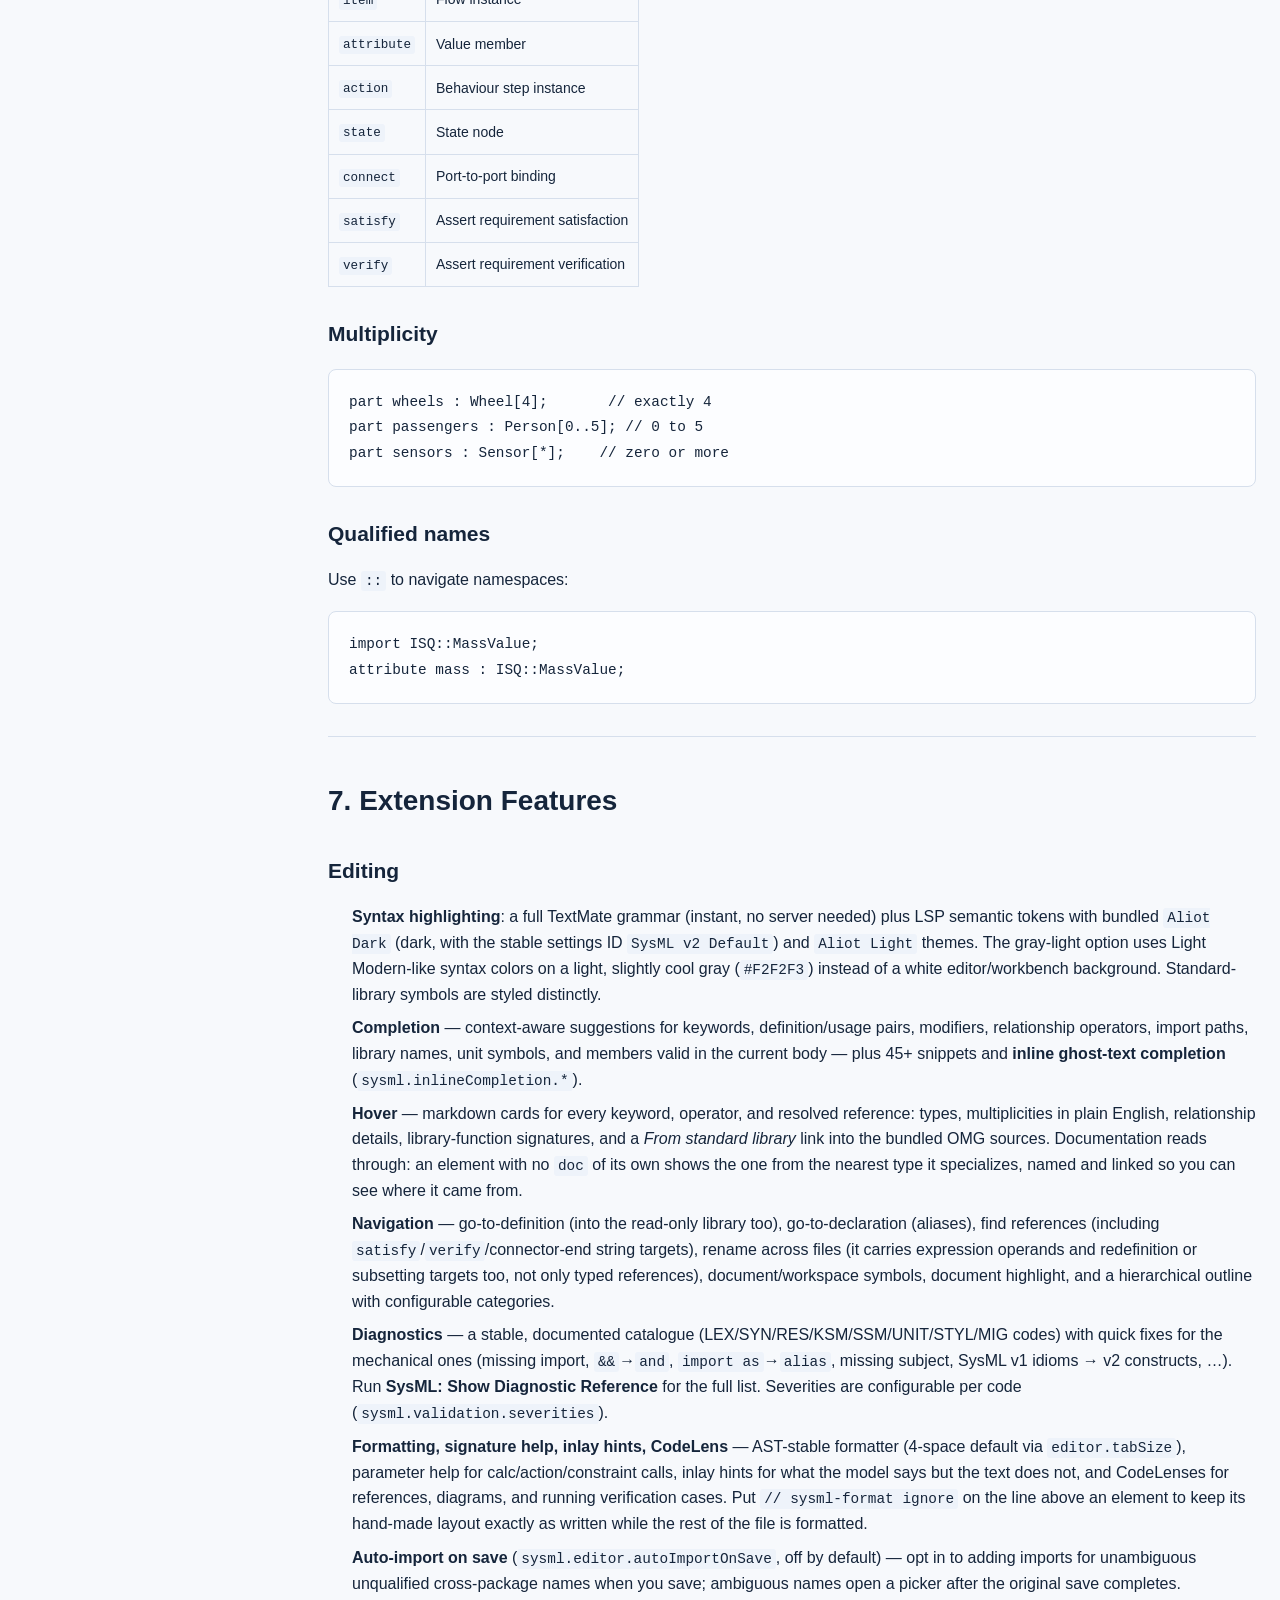
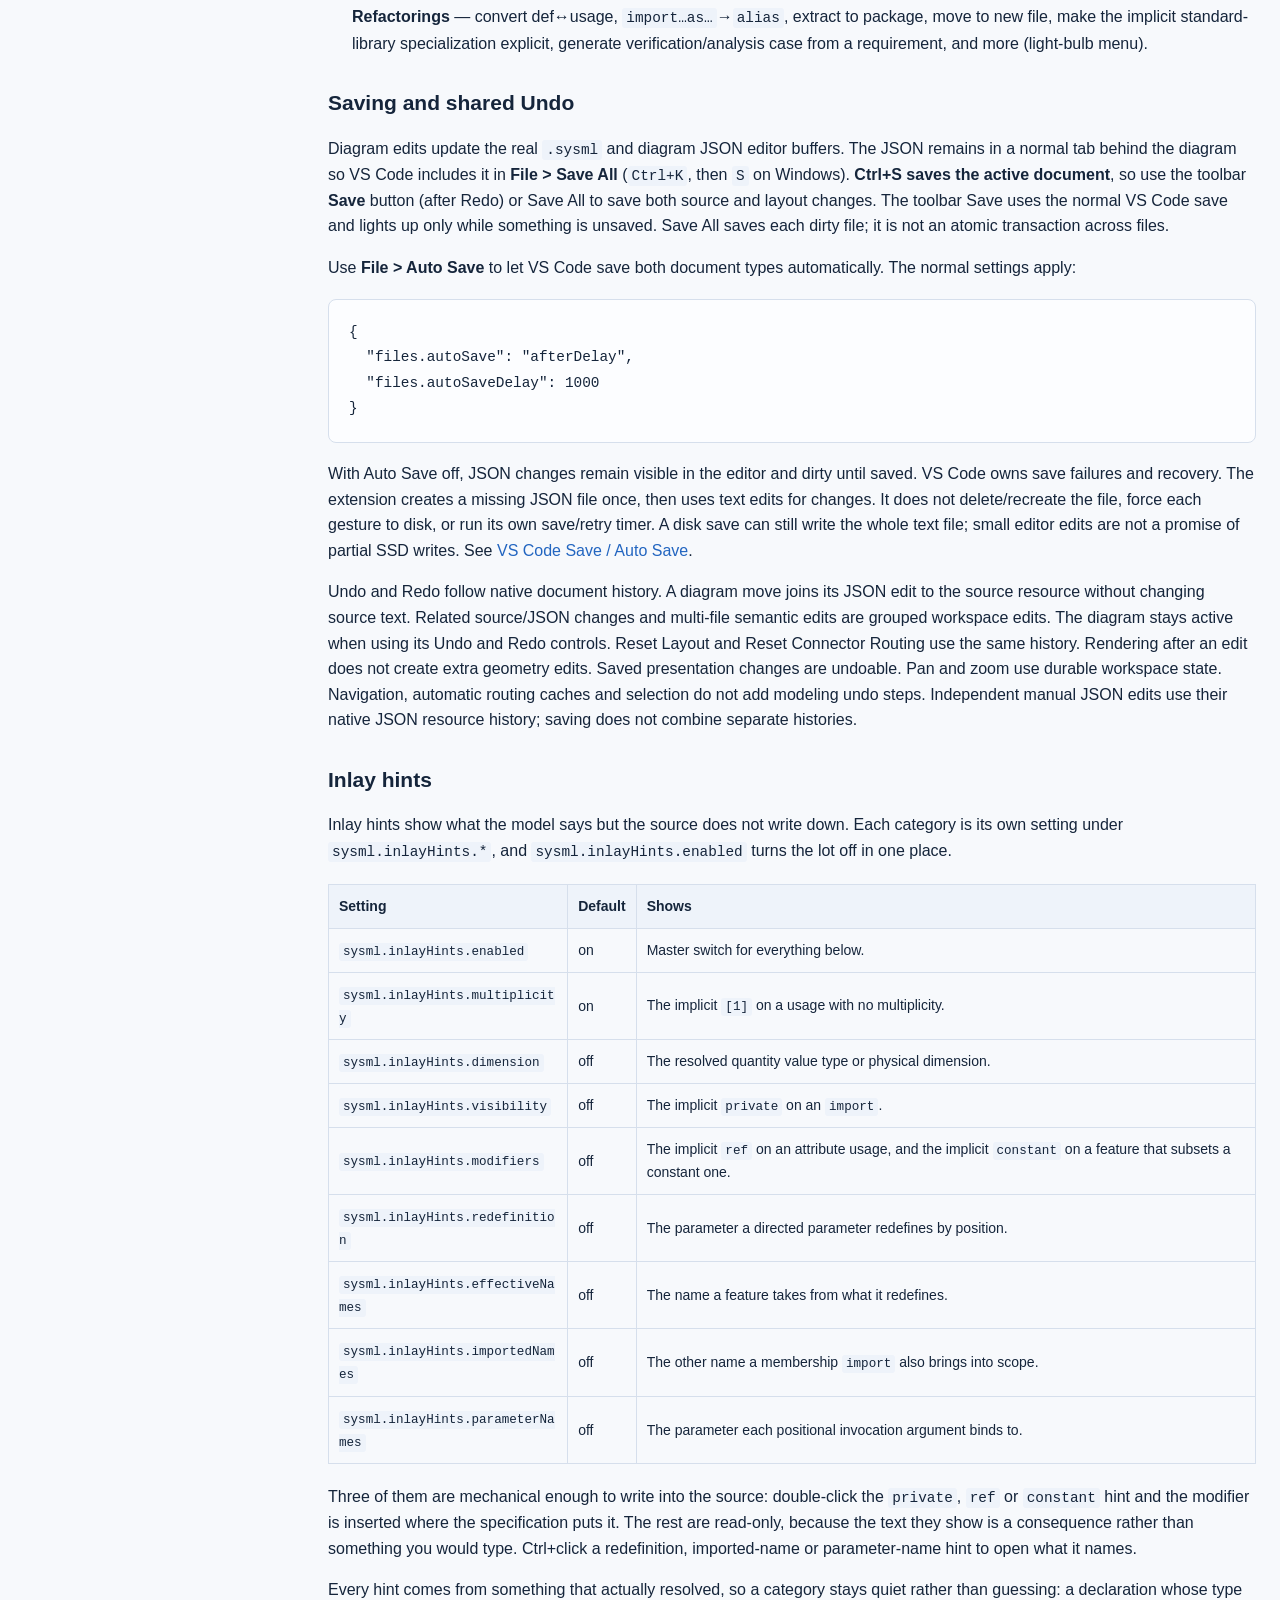
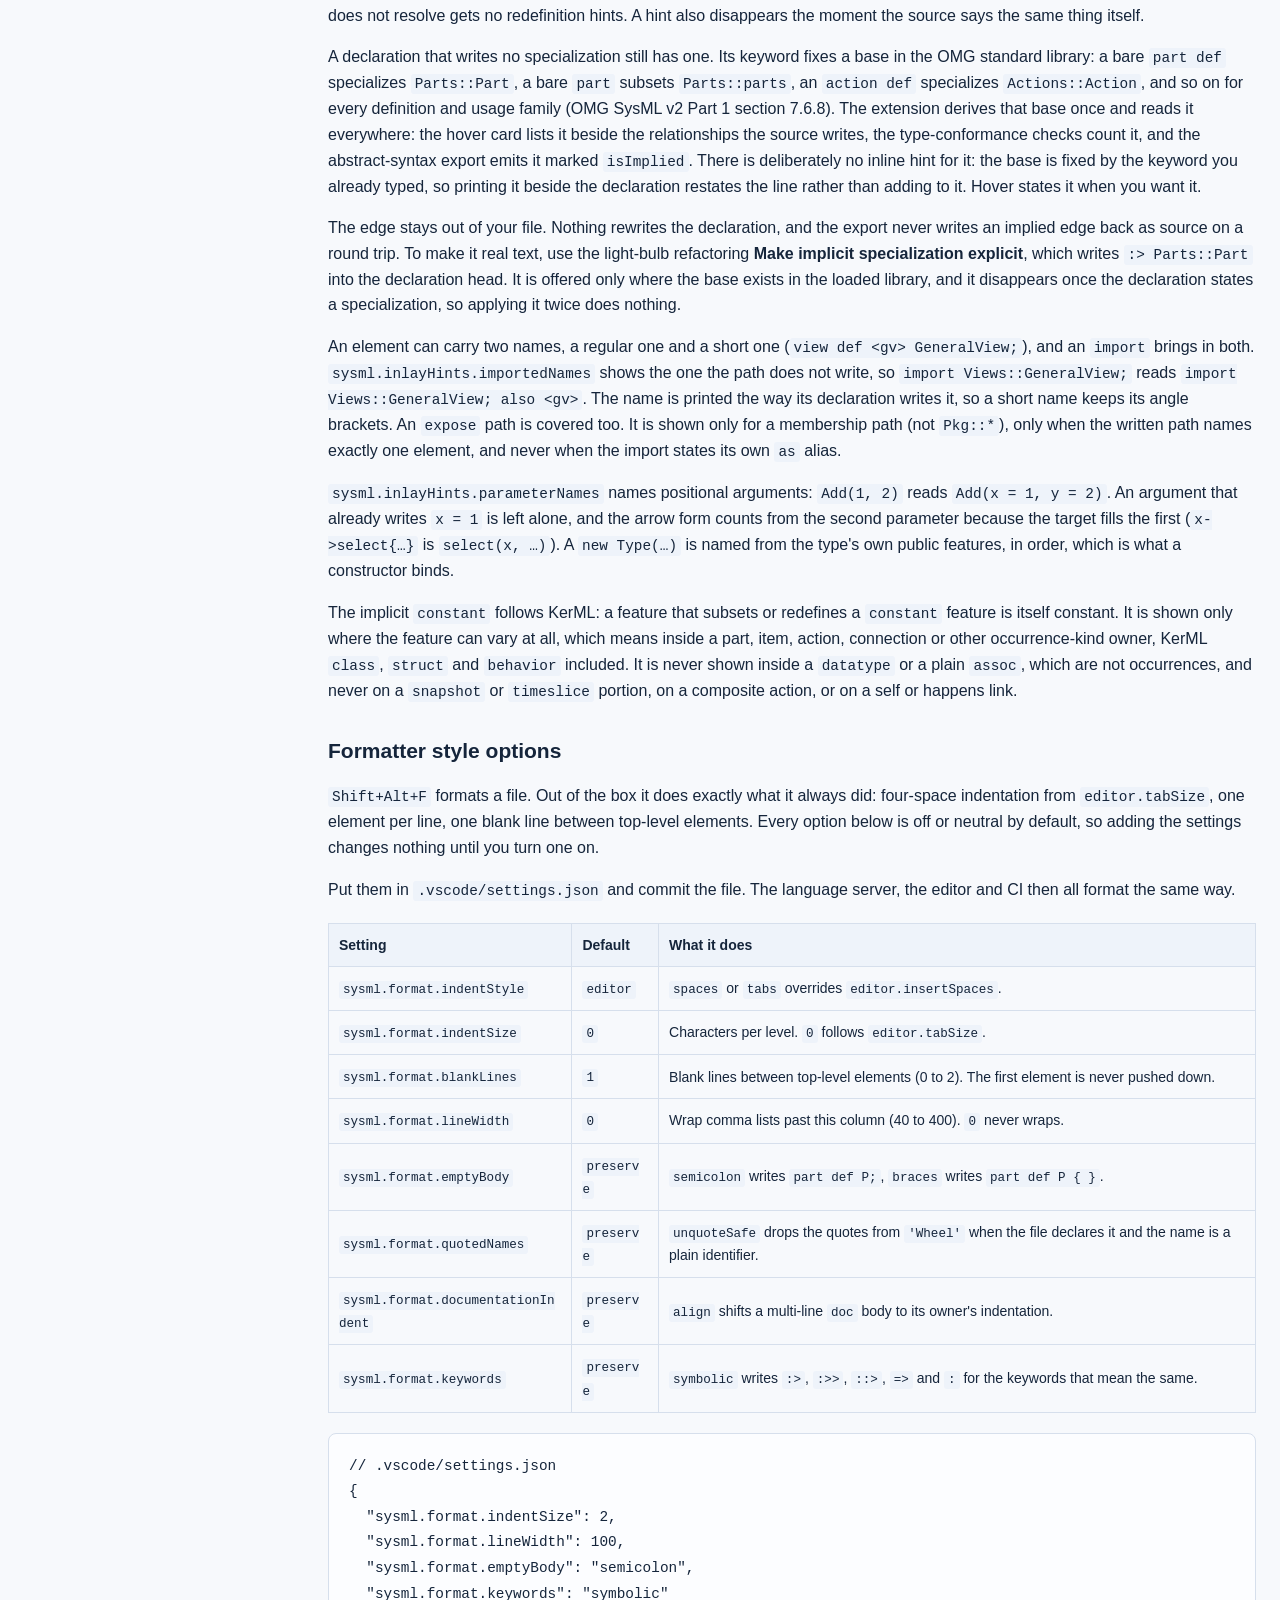
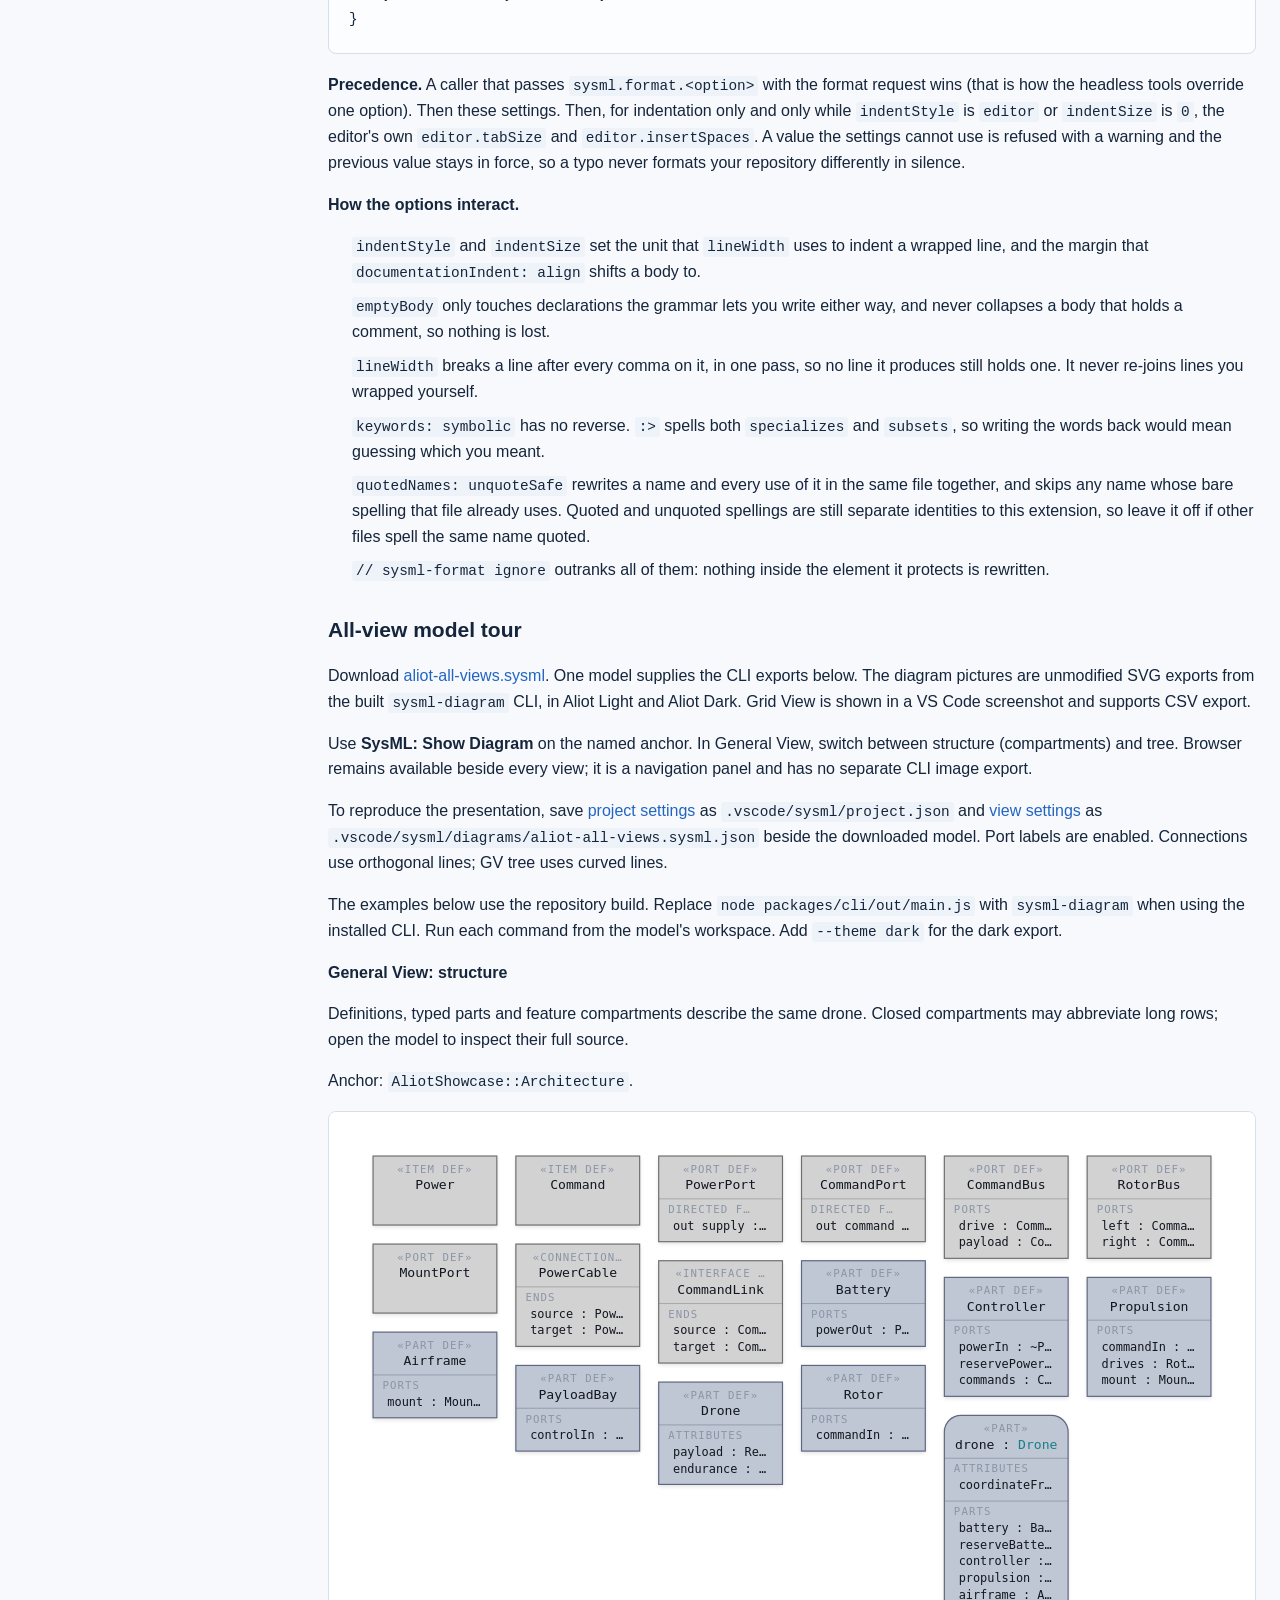
==== commit 90cc8f65: "Show connected IV details and clearer GV target labels" ====
--- a/user-guide.html
+++ b/user-guide.html
@@ -556,17 +556,18 @@
 <pre><code class="language-sh">node packages/cli/out/main.js export --file aliot-all-views.sysml --view gv --anchor AliotShowcase::Architecture --gv-mode group --theme light --auto-layout --out gv-structure-light.svg
 </code></pre>
 <h4 id="general-view-tree">General View: tree</h4>
-<p>Ownership and typing become a tree. Curved lines keep the relationship paths clear.</p>
+<p>Ownership and typing become a tree. Each usage label sits on the line approaching its target definition, so grouped batteries and rotors stay identifiable.</p>
 <p>Anchor: <code>AliotShowcase::Architecture</code>.</p>
 <p><img src="assets/product/all-views/gv-tree-light.svg" alt="General View: tree exported by sysml-diagram." loading="lazy" data-light="assets/product/all-views/gv-tree-light.svg" data-dark="assets/product/all-views/gv-tree-dark.svg"></p>
 <p><a href="assets/product/all-views/gv-tree-light.svg">Light SVG</a> · <a href="assets/product/all-views/gv-tree-dark.svg">Dark SVG</a></p>
 <pre><code class="language-sh">node packages/cli/out/main.js export --file aliot-all-views.sysml --view gv --anchor AliotShowcase::Architecture --gv-mode tree --theme light --auto-layout --out gv-tree-light.svg
 </code></pre>
 <h4 id="interconnection-view">Interconnection View</h4>
-<p>Follow powerFeed and commandBus between named, directed ports. powerIn and commandIn conjugate their port types.</p>
+<p>Every part is connected. Opened powerFeed and commandBus blocks show named ends and carried flows. Expanded commands and drives expose nested ports for payload and rotor control. Other connections and interfaces keep their compact labels.</p>
 <p>Anchor: <code>AliotShowcase::Architecture::drone</code>.</p>
 <p><img src="assets/product/all-views/iv-light.svg" alt="Interconnection View exported by sysml-diagram." loading="lazy" data-light="assets/product/all-views/iv-light.svg" data-dark="assets/product/all-views/iv-dark.svg"></p>
 <p><a href="assets/product/all-views/iv-light.svg">Light SVG</a> · <a href="assets/product/all-views/iv-dark.svg">Dark SVG</a></p>
+<p>Use <strong>+</strong> on a connection or interface pill to open its block. Use <strong>+</strong> on commands or drives to expose their nested ports. The saved view settings open these details and use a top-down layout. Geometry attribute lists are closed here to focus on connections; Geometry View still uses their complete solids.</p>
 <pre><code class="language-sh">node packages/cli/out/main.js export --file aliot-all-views.sysml --view iv --anchor AliotShowcase::Architecture::drone --theme light --auto-layout --out iv-light.svg
 </code></pre>
 <h4 id="action-flow-view">Action Flow View</h4>
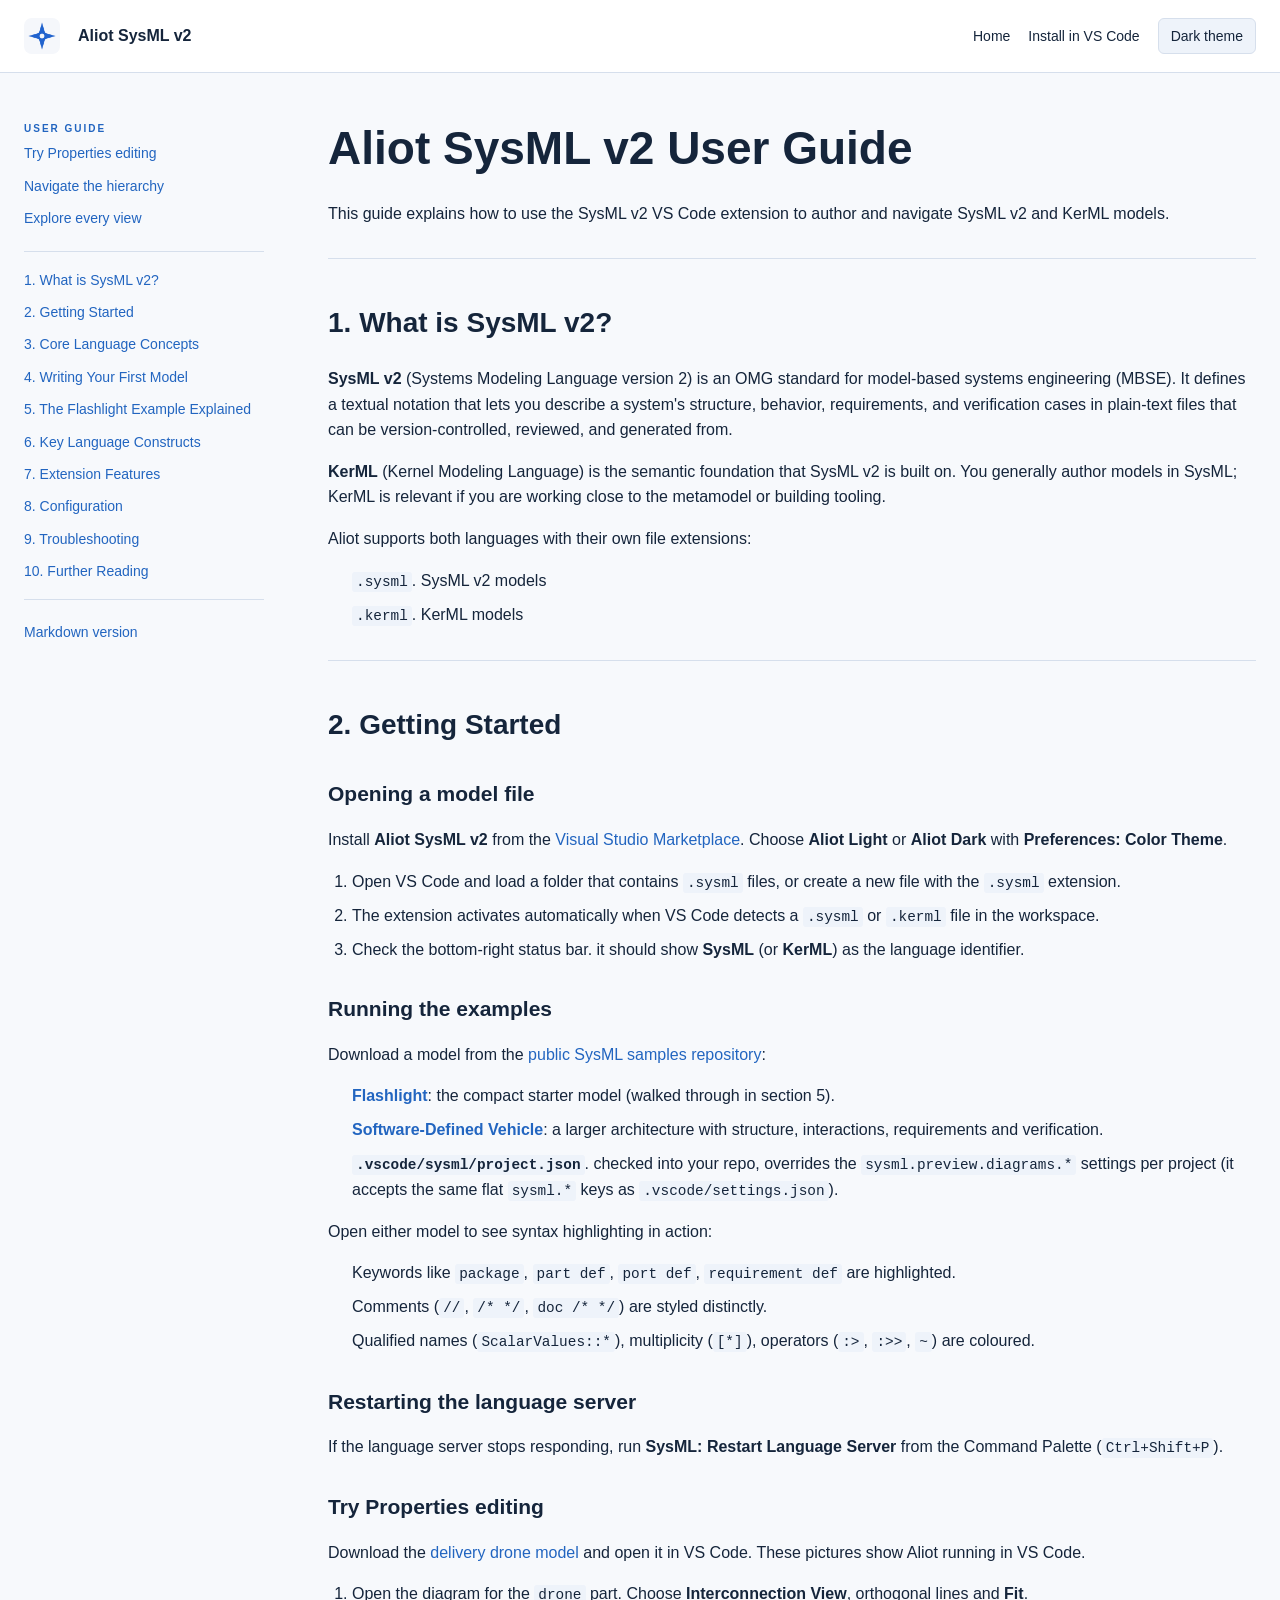
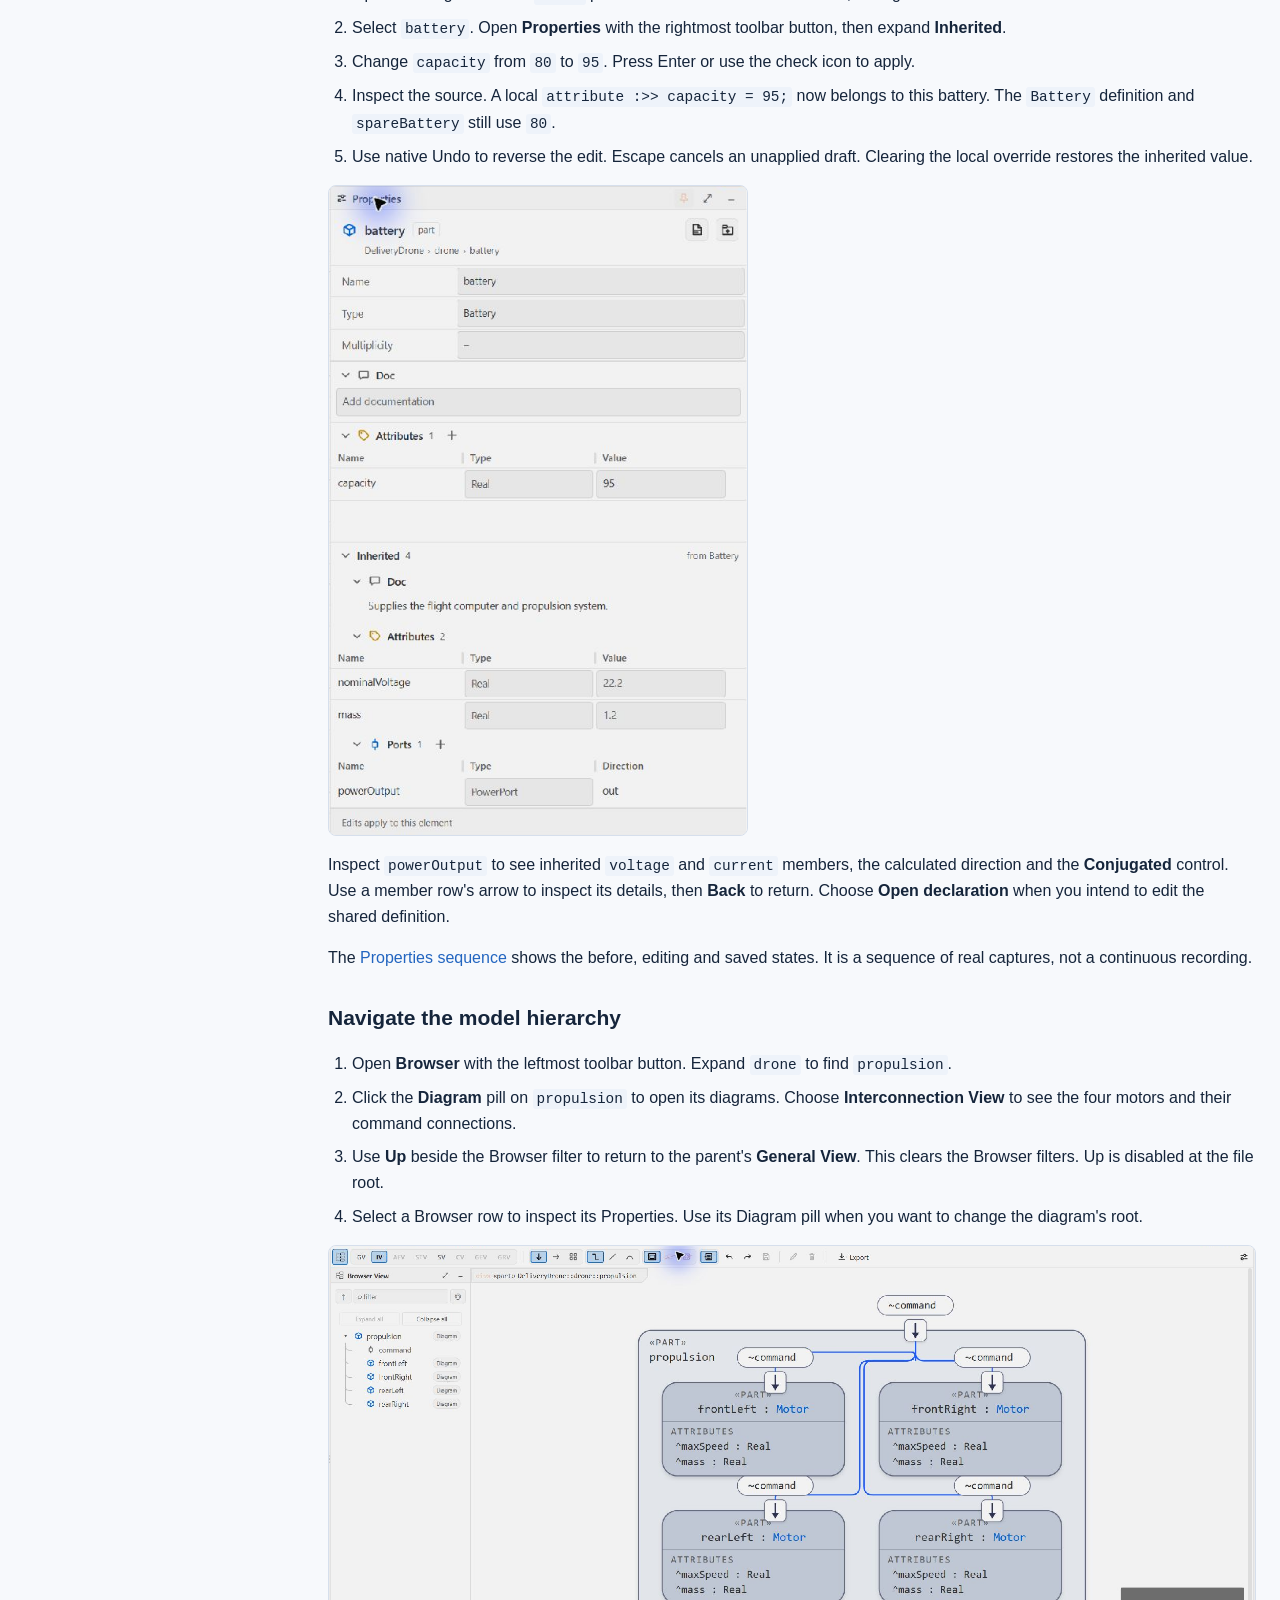
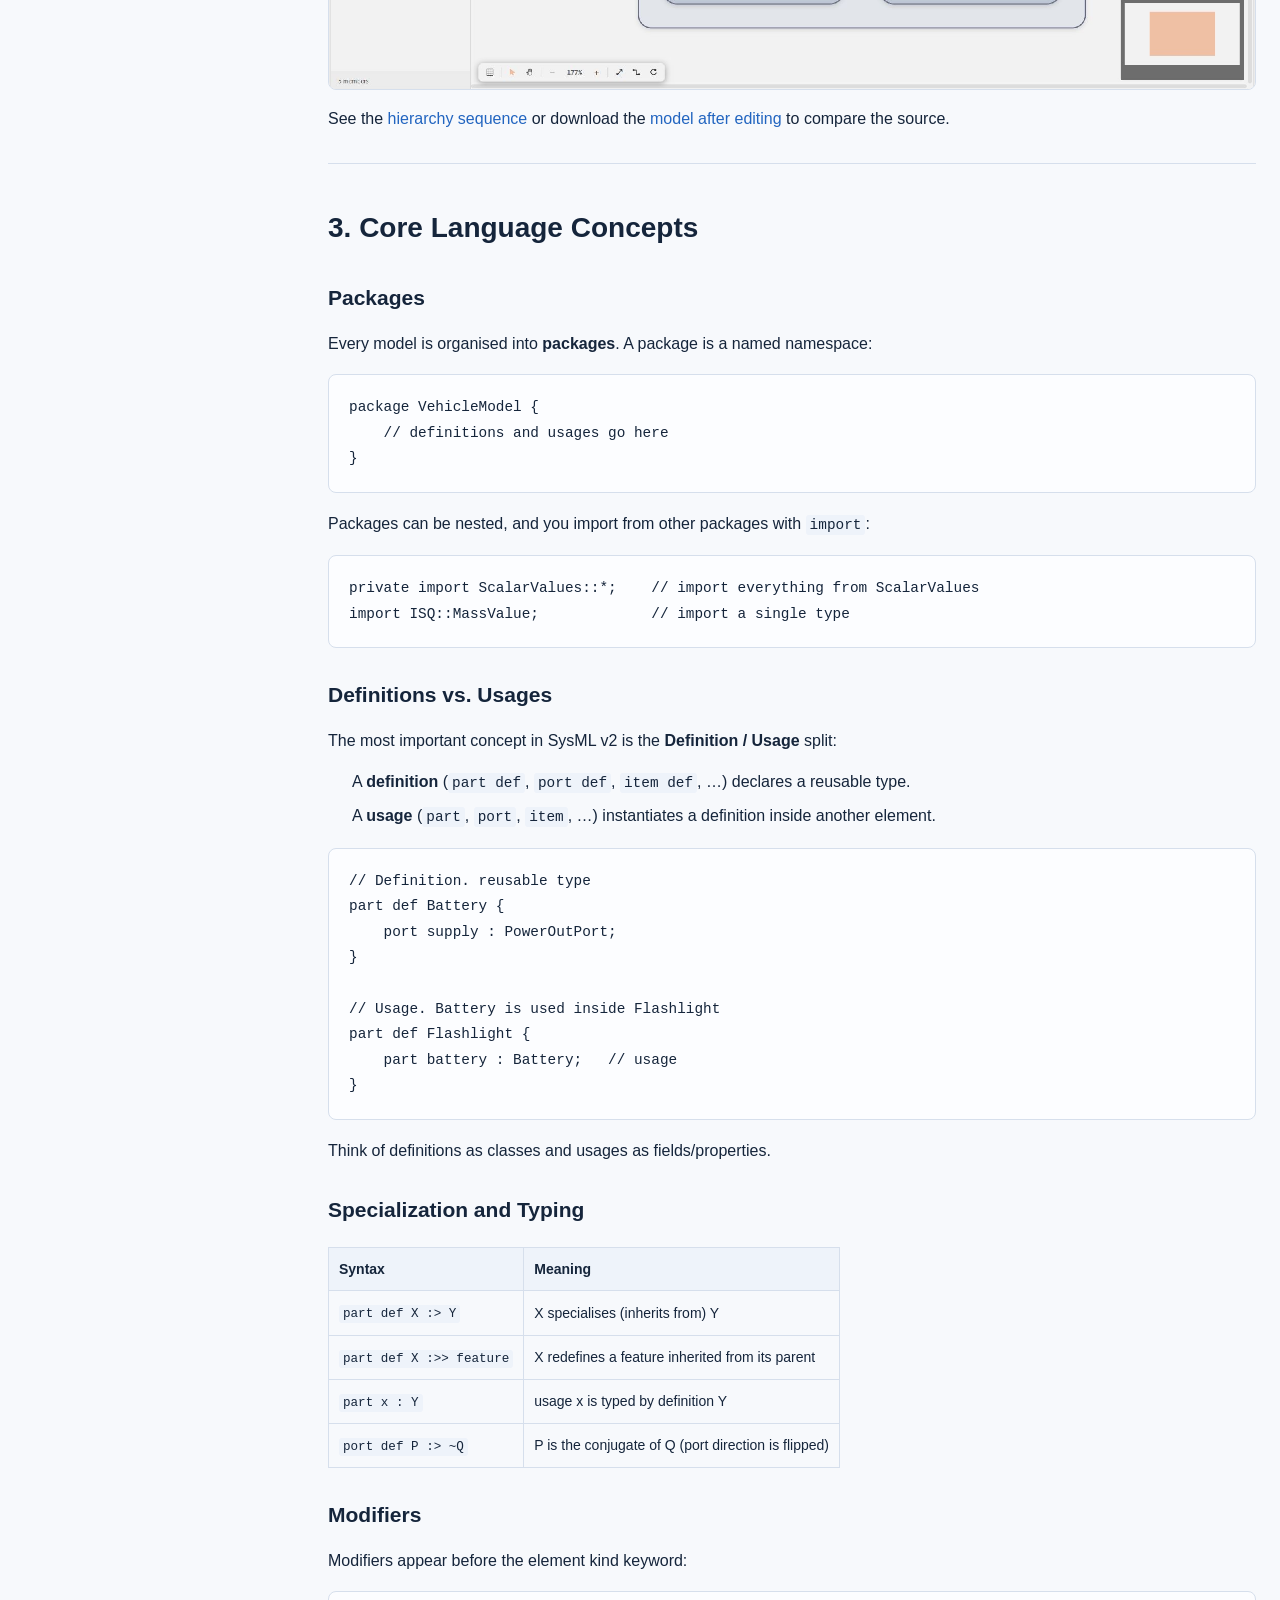
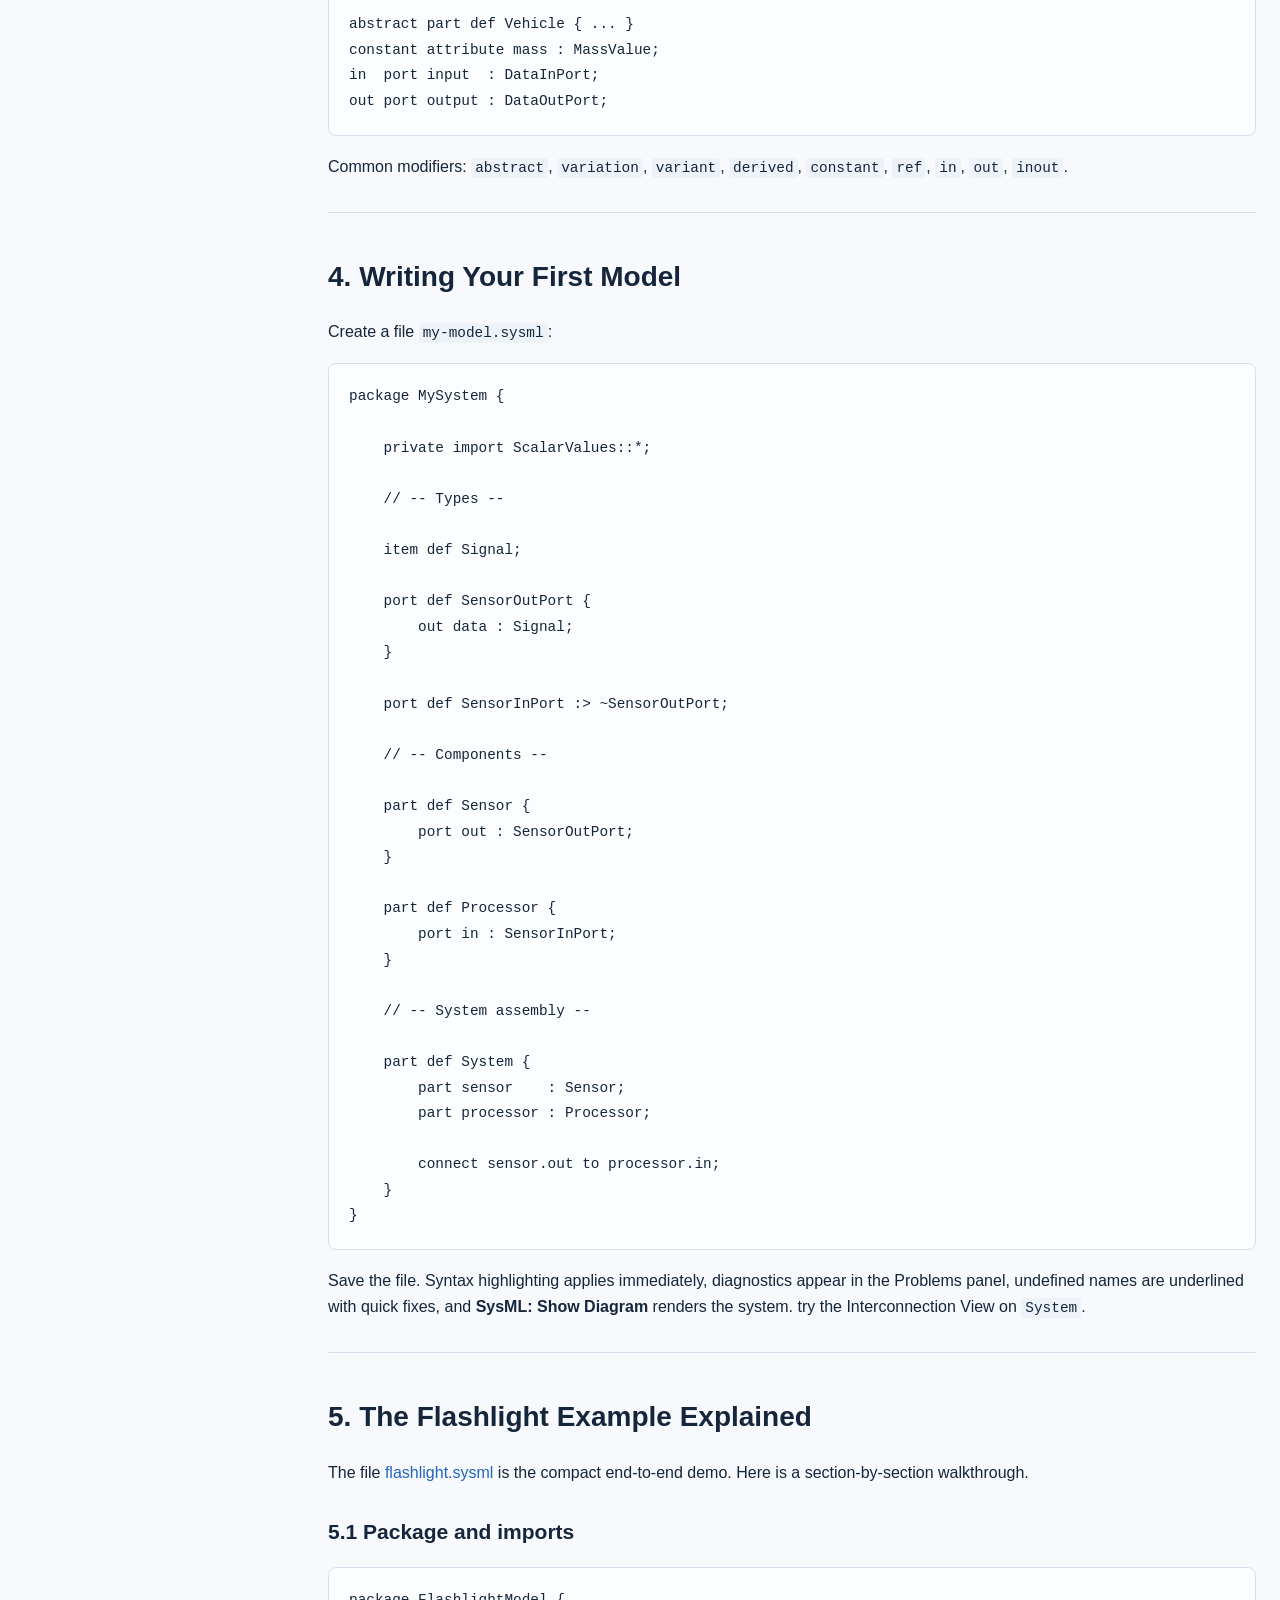
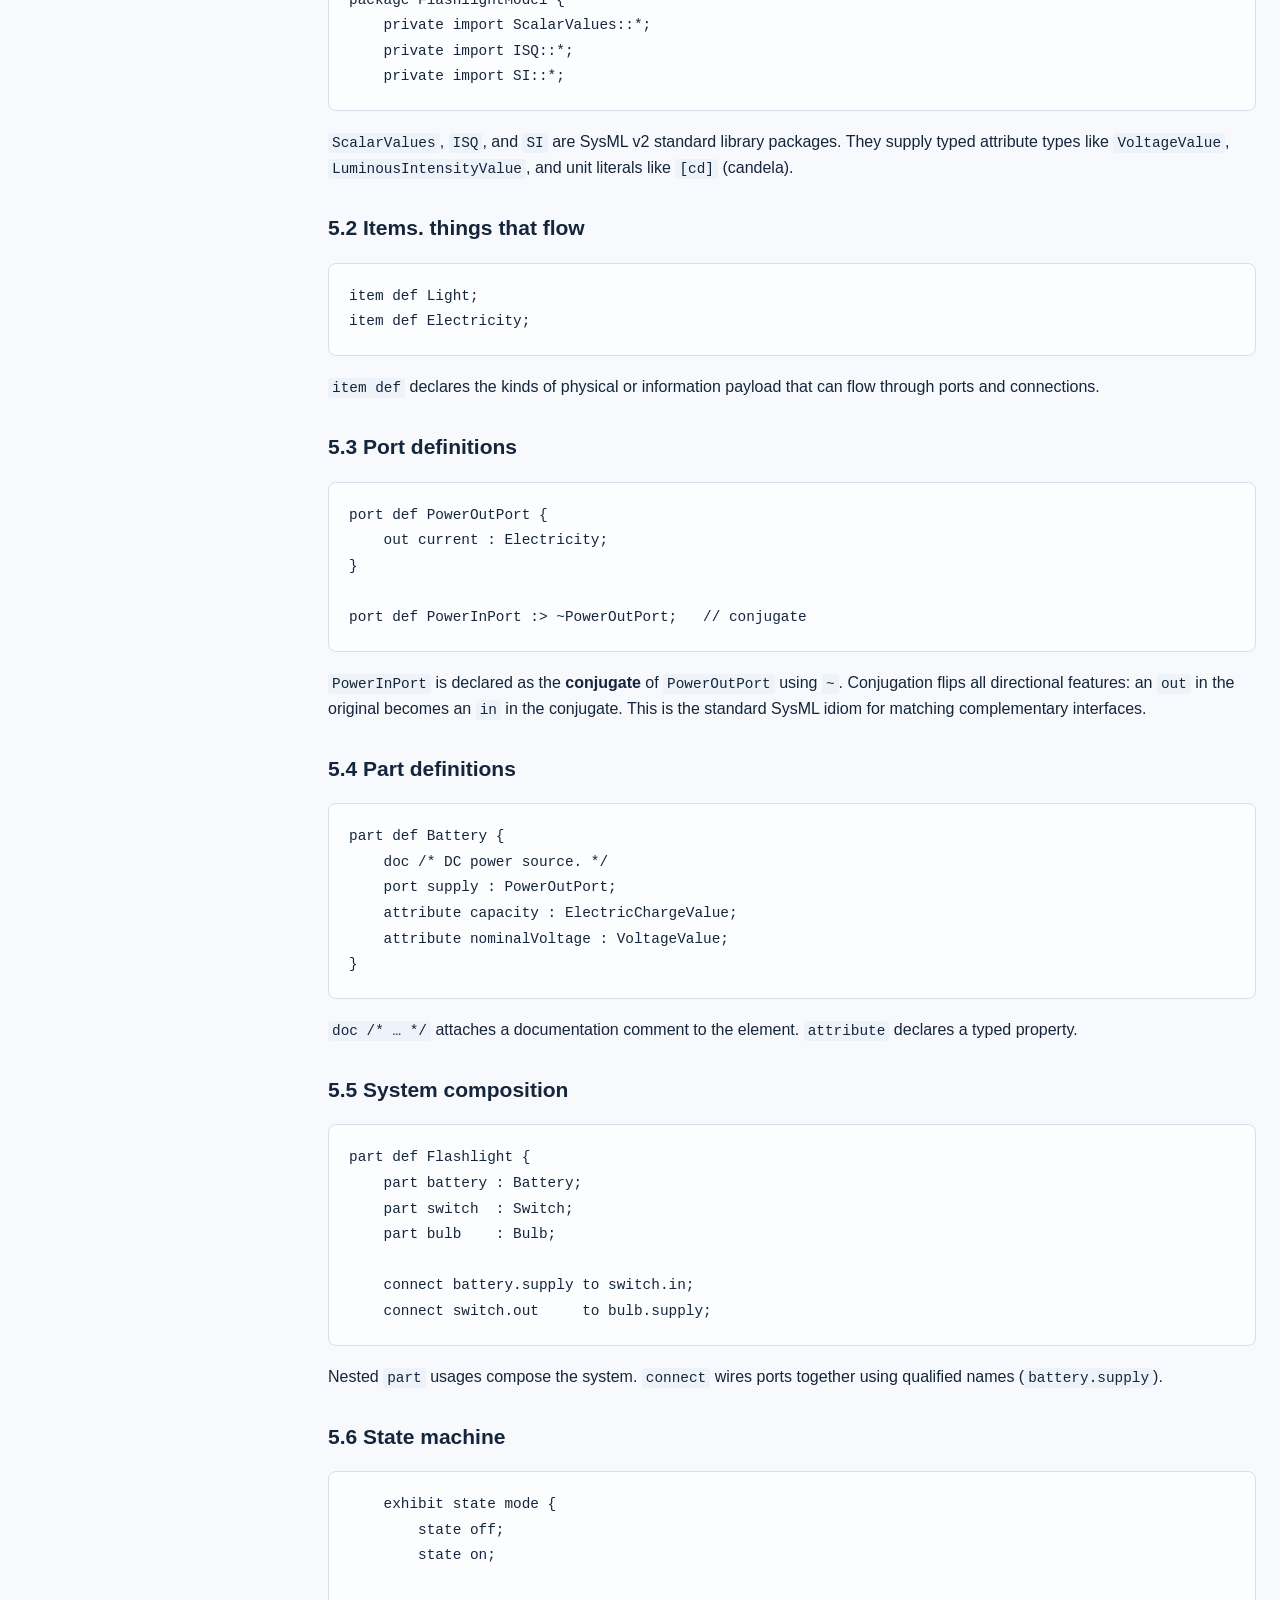
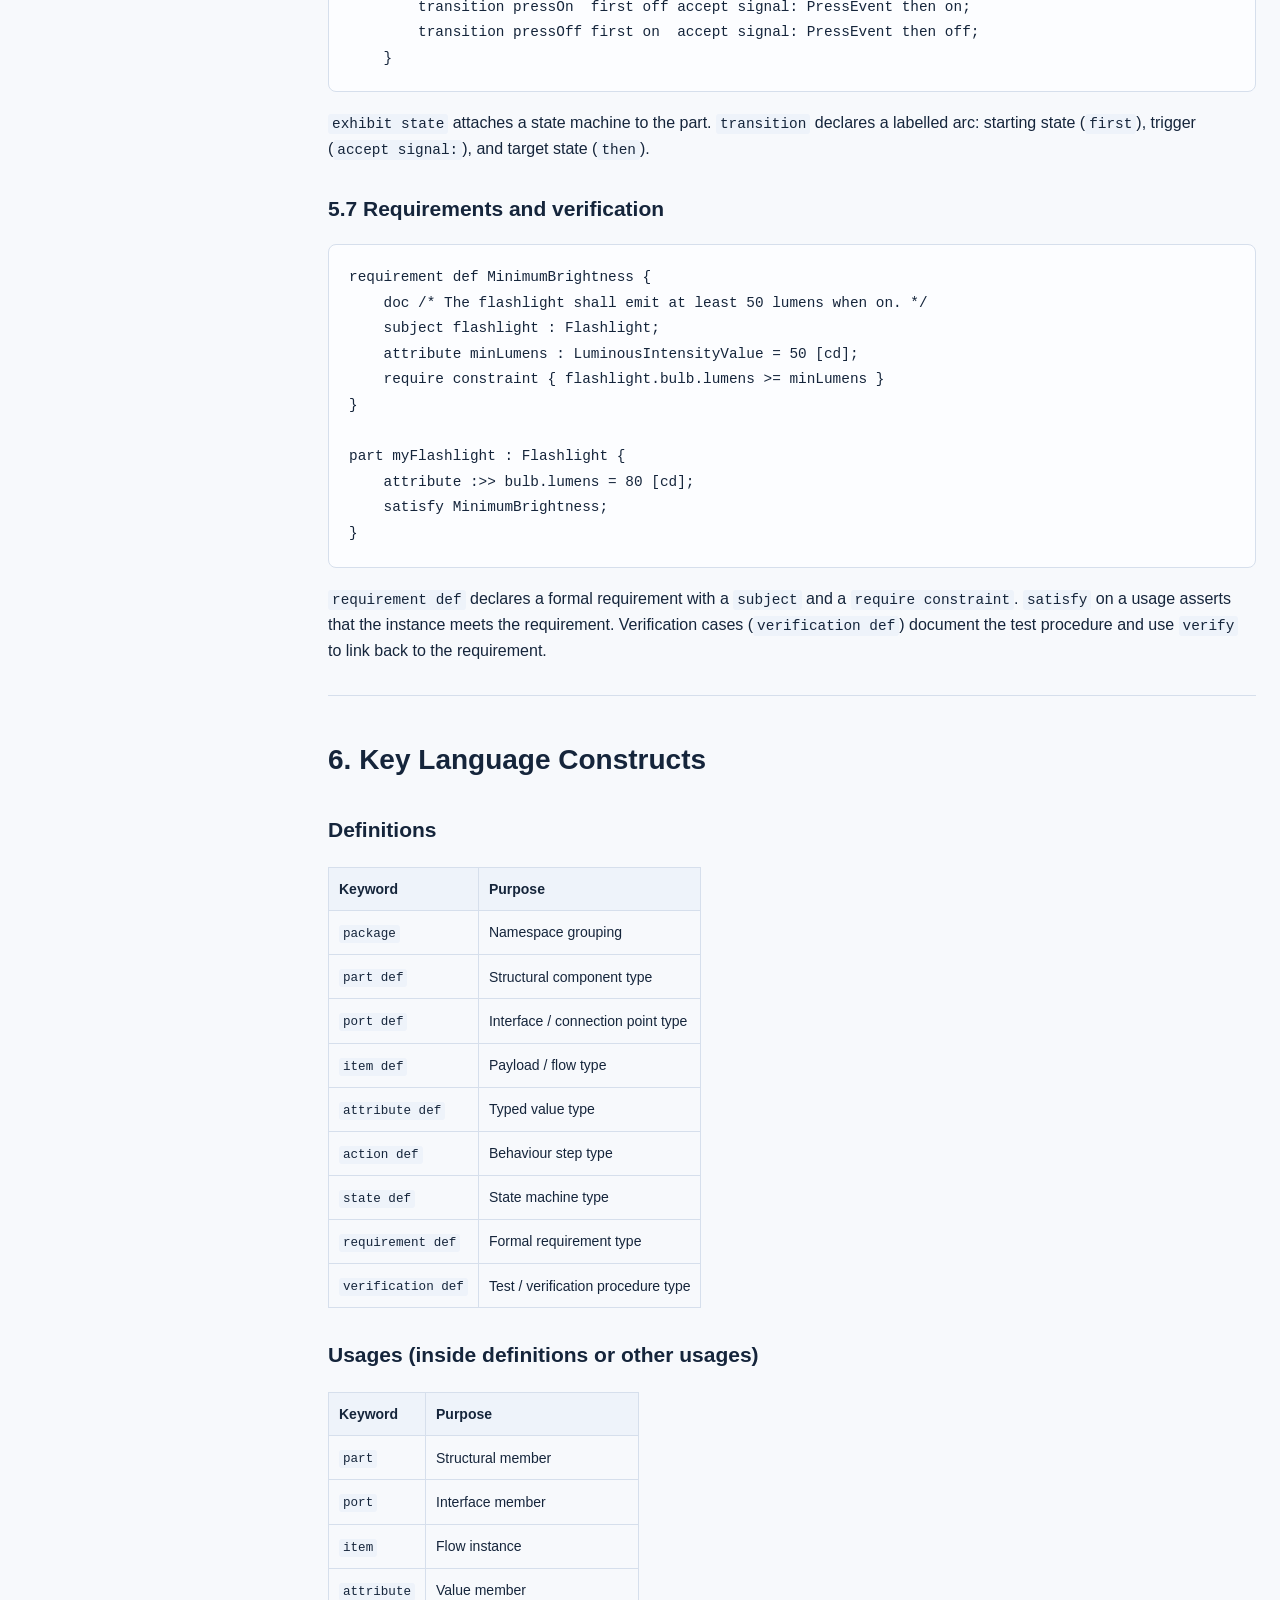
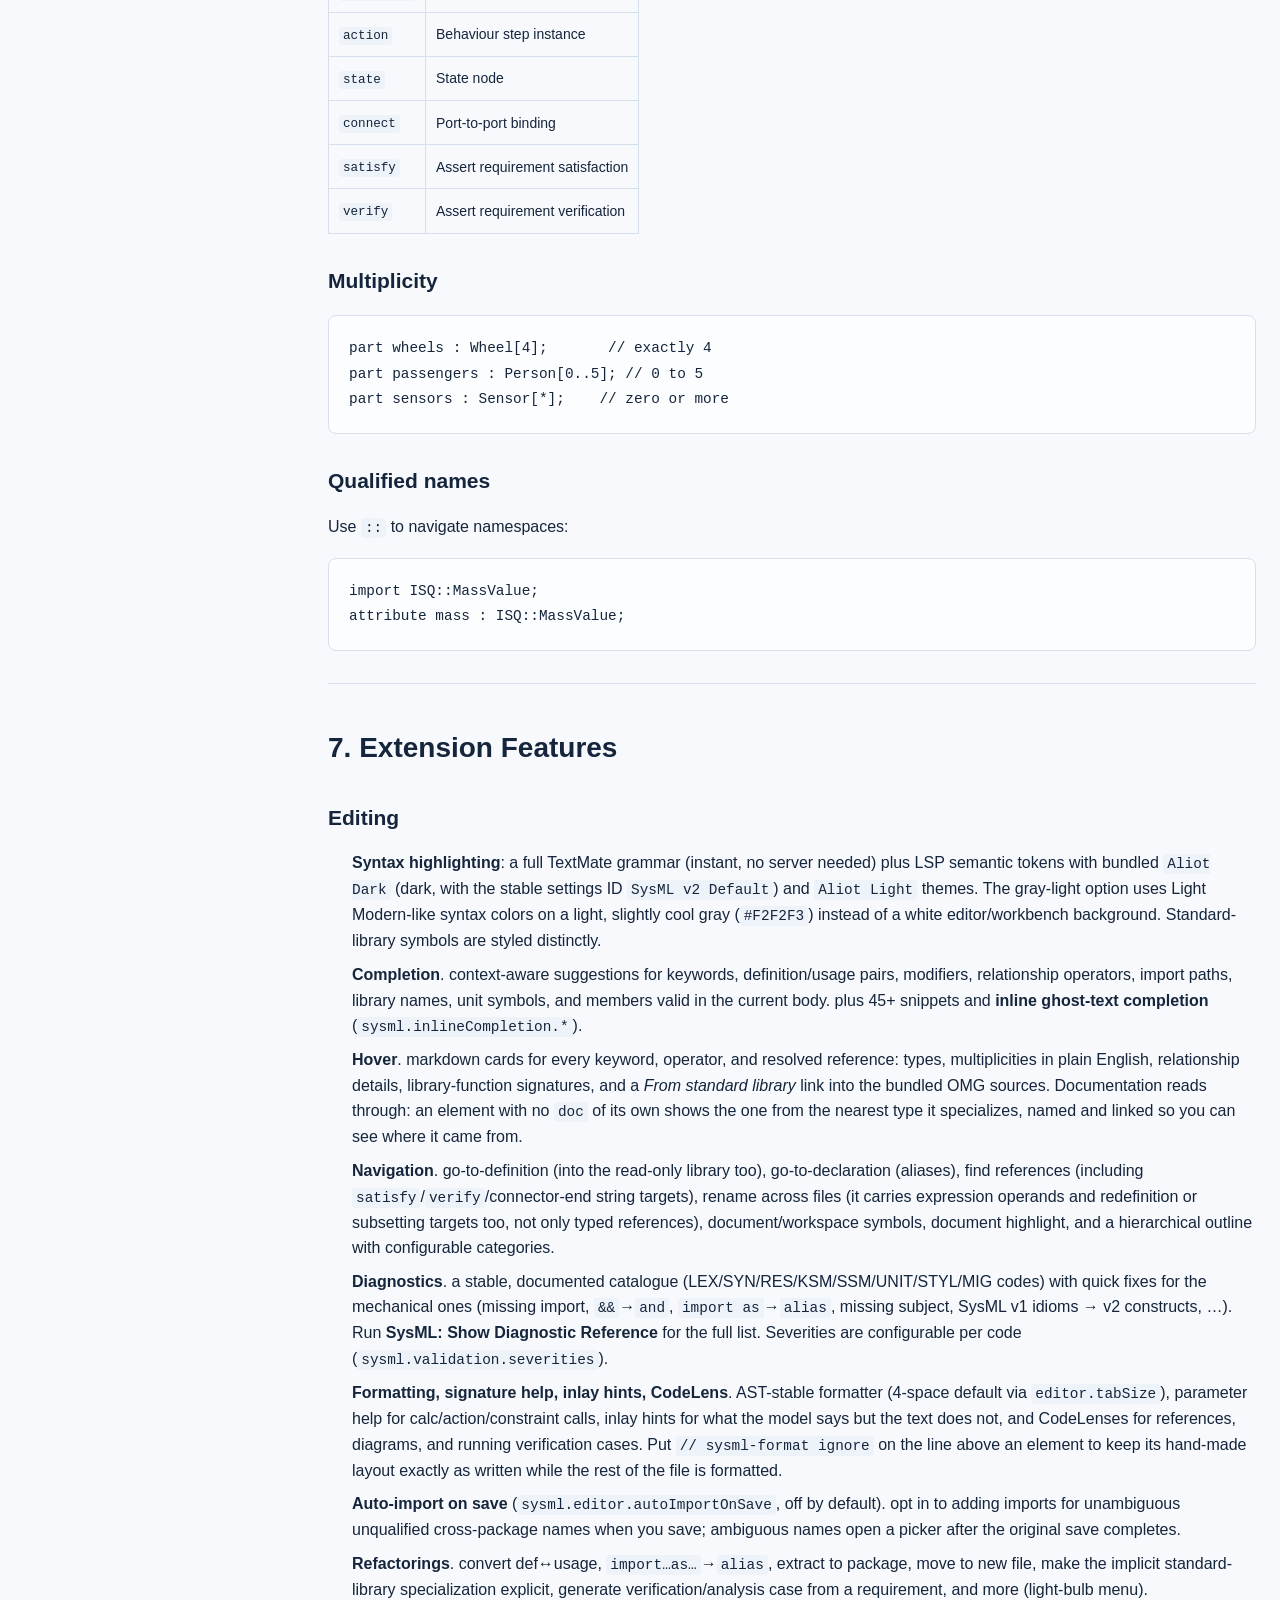
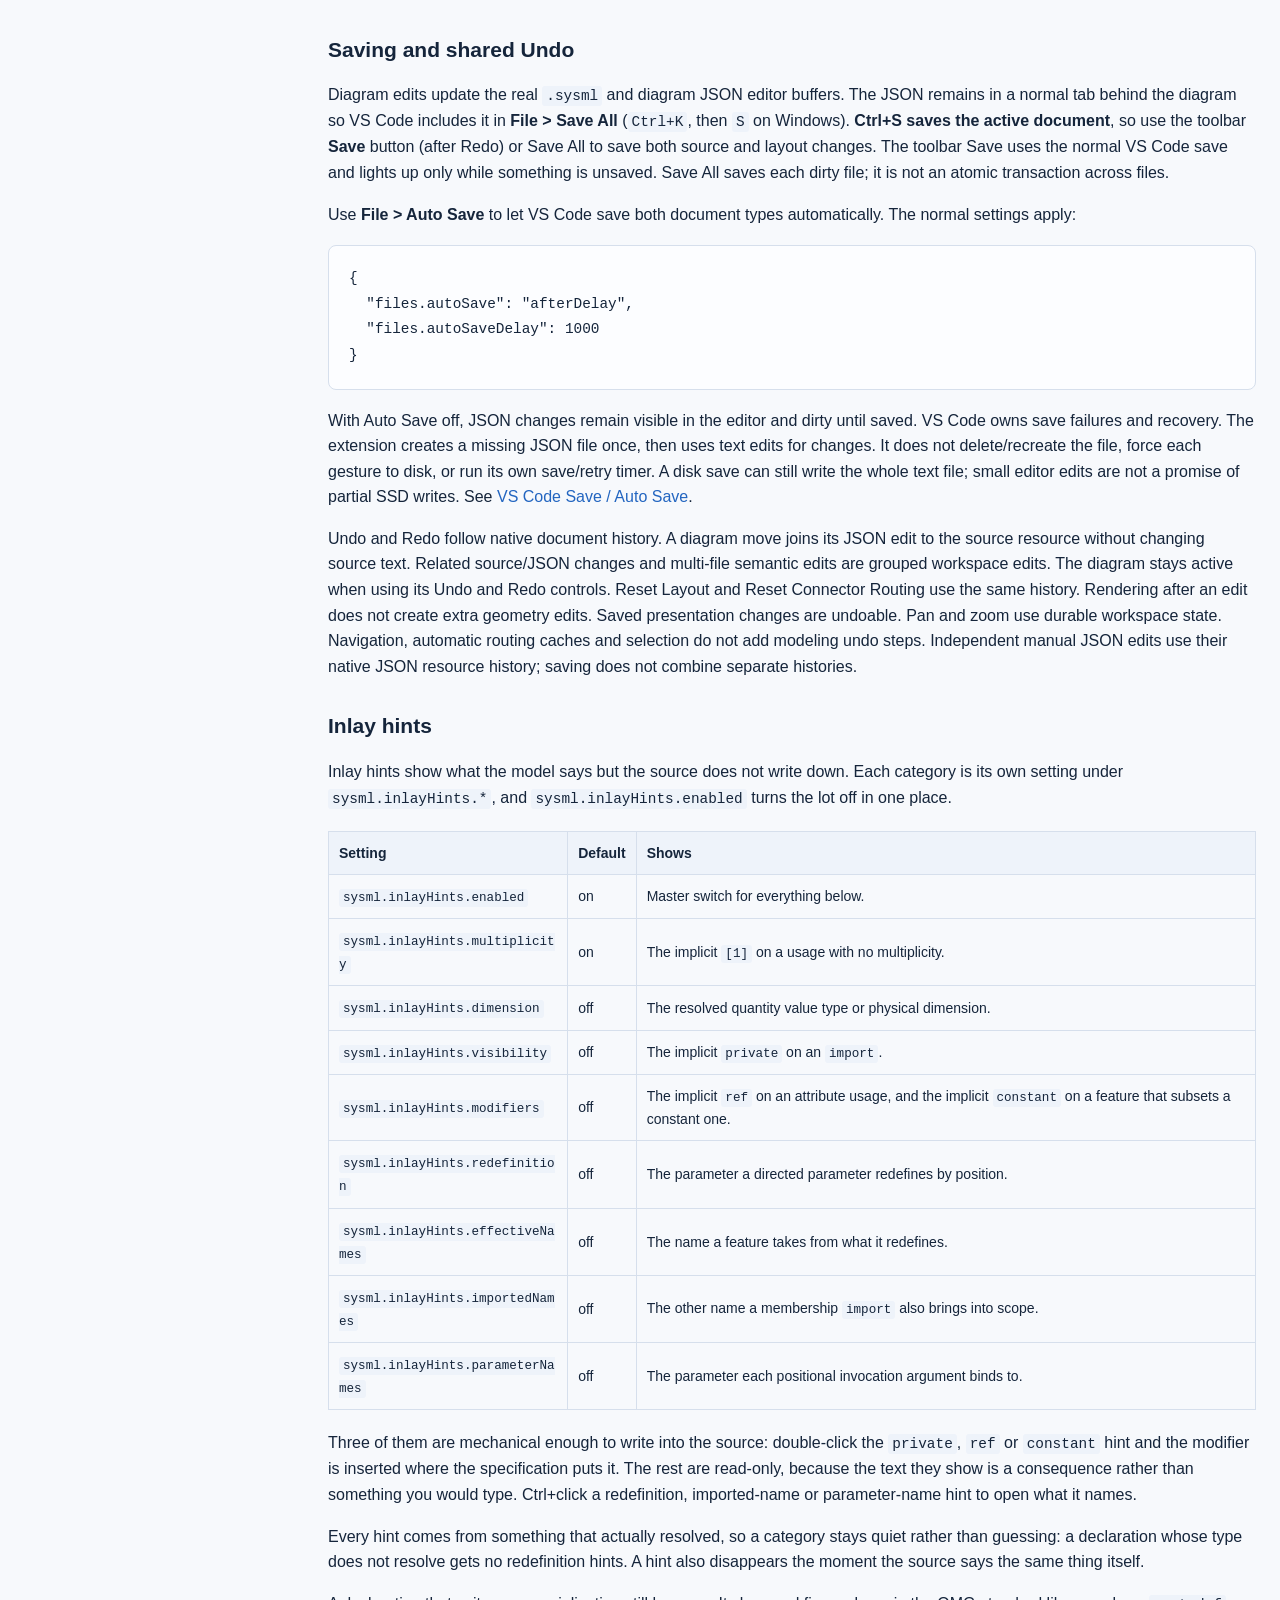
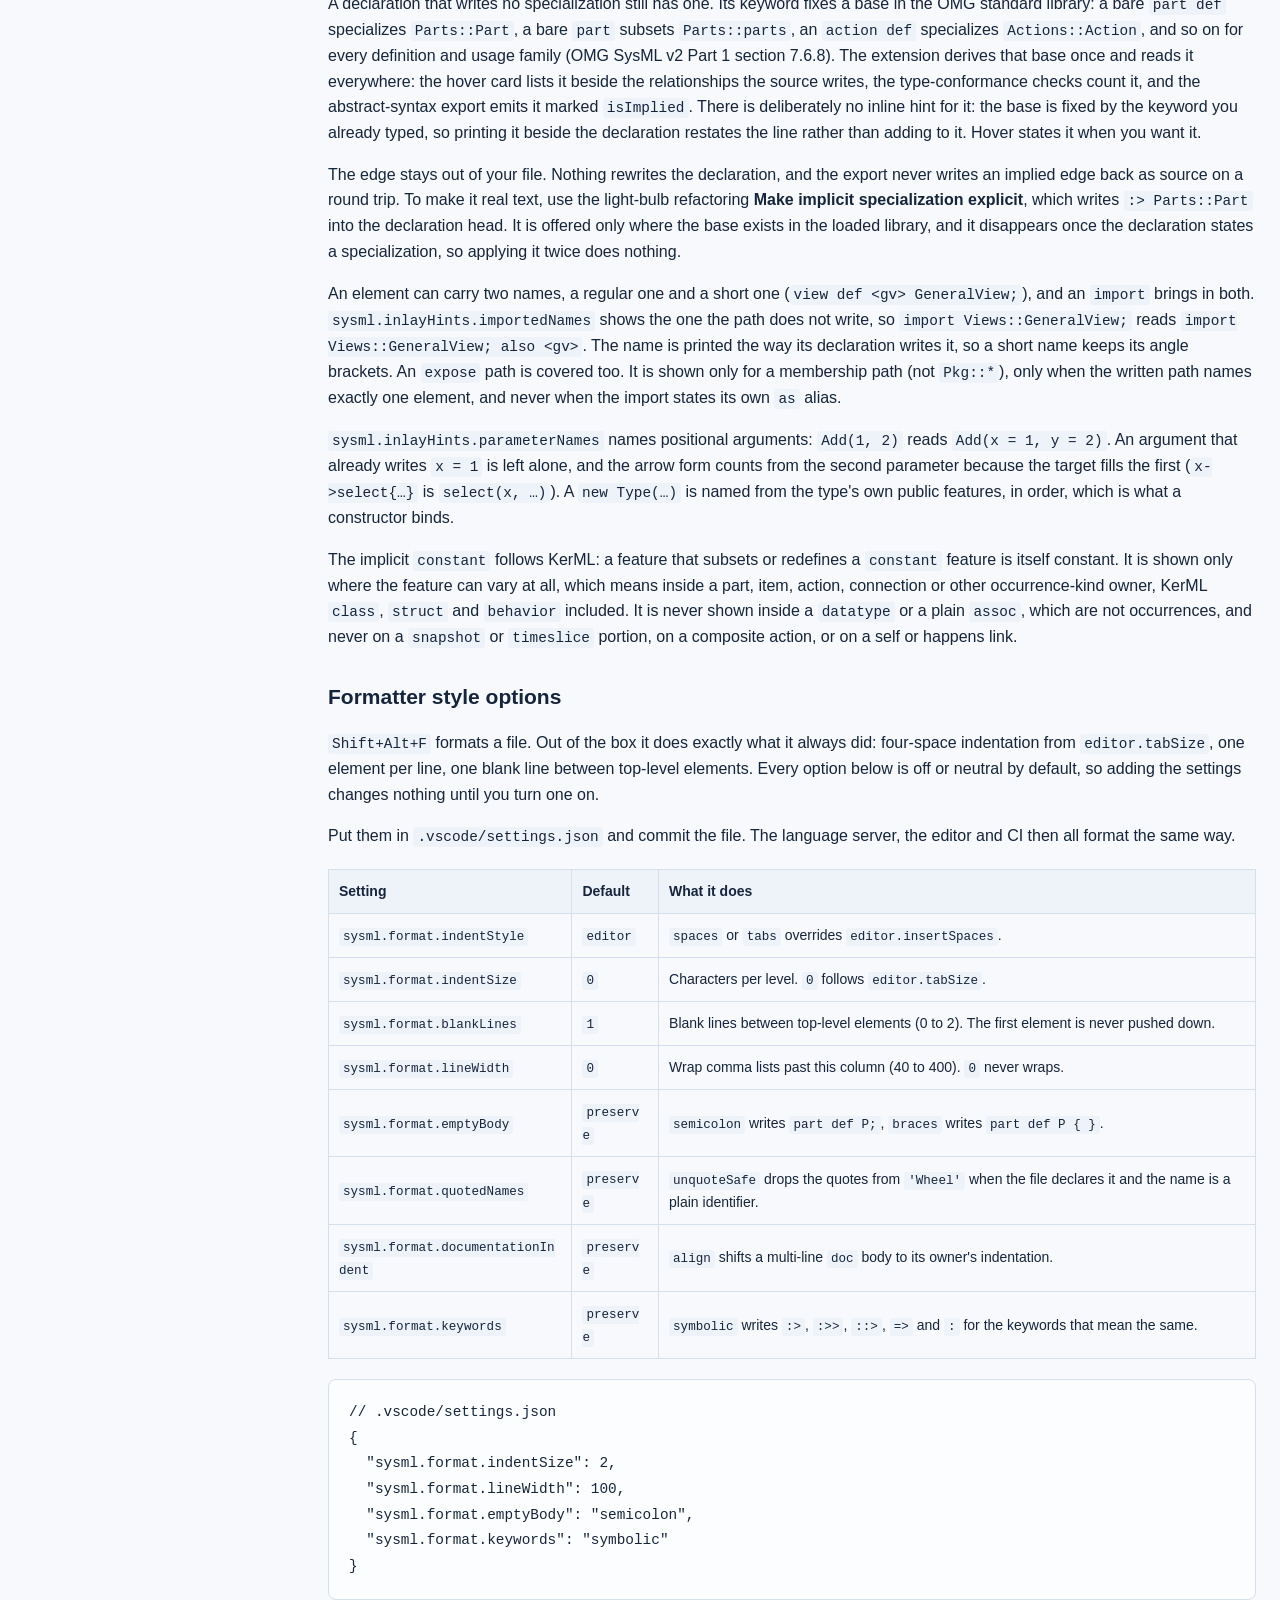
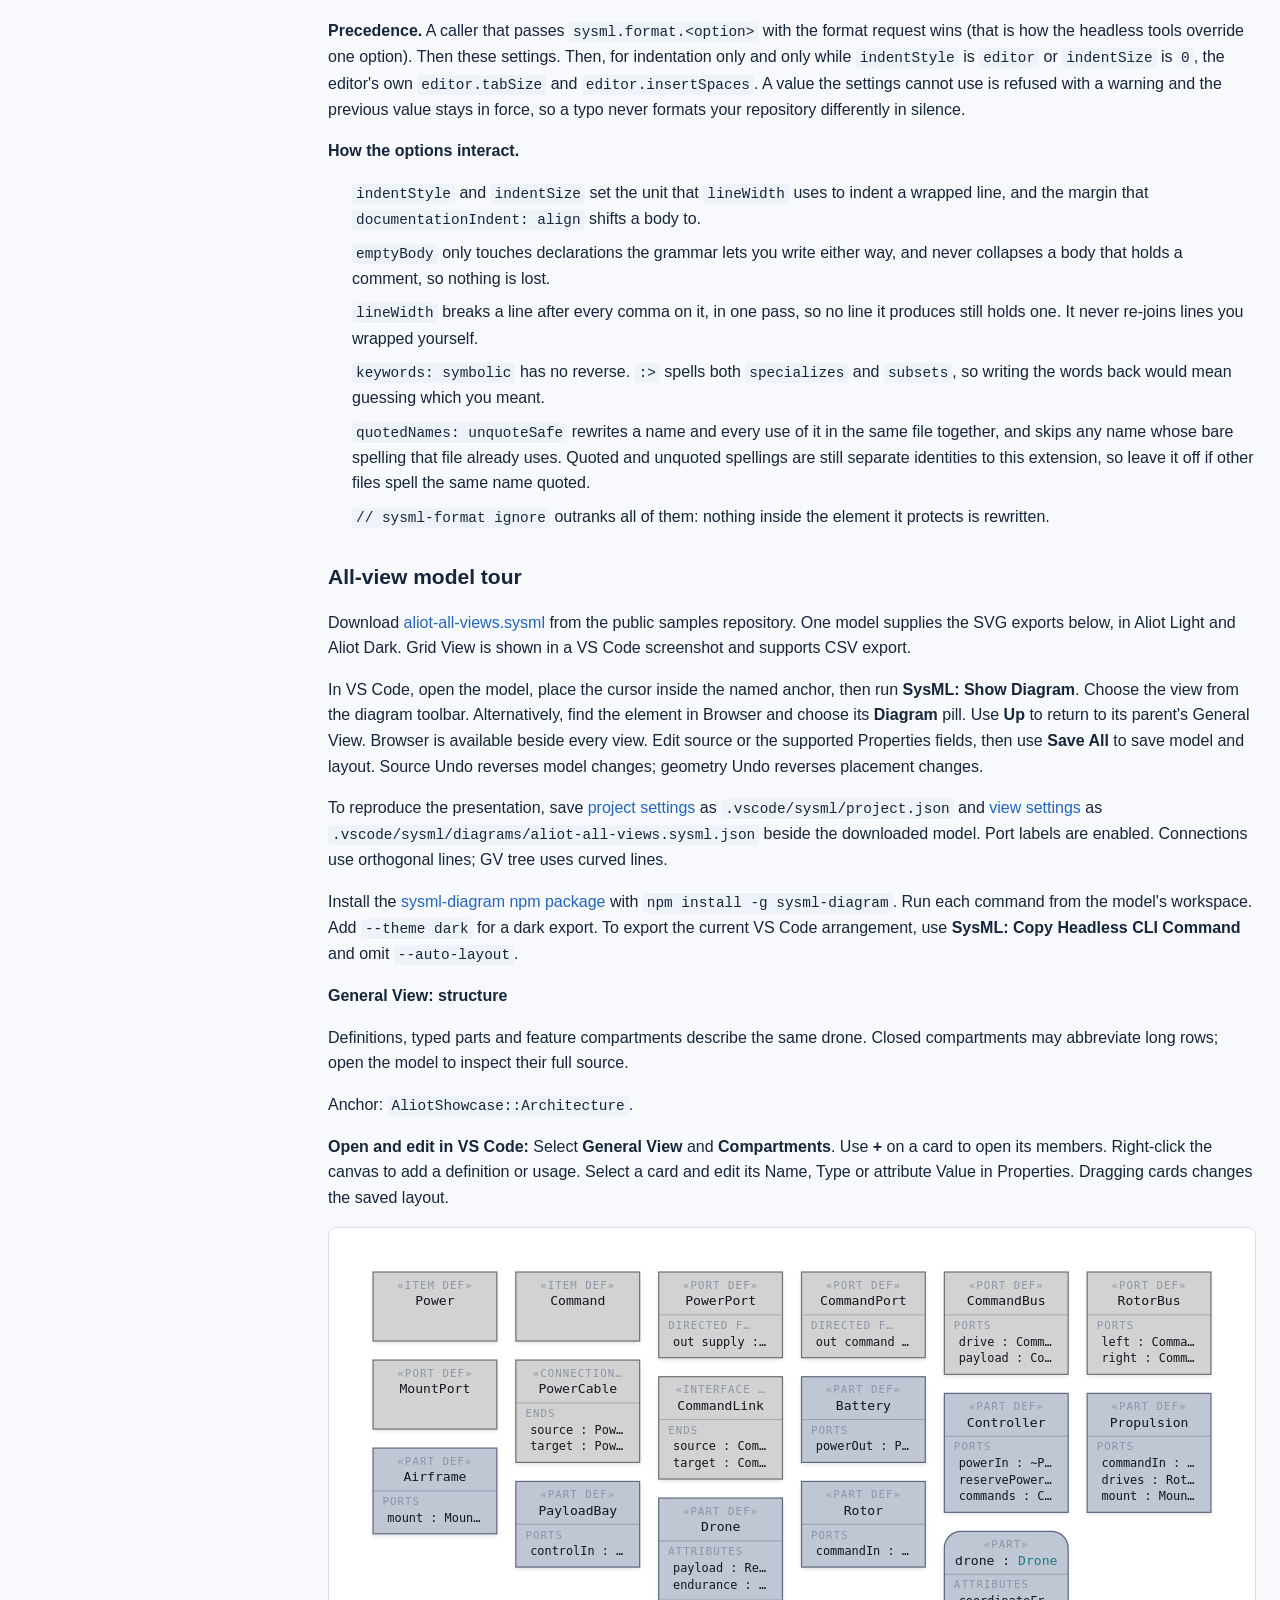
==== commit f7729943: "Prepare connected IV gallery and public editing guide" ====
--- a/user-guide.html
+++ b/user-guide.html
@@ -59,10 +59,10 @@
 <h2 id="1-what-is-sysml-v2">1. What is SysML v2?</h2>
 <p><strong>SysML v2</strong> (Systems Modeling Language version 2) is an OMG standard for model-based systems engineering (MBSE). It defines a textual notation that lets you describe a system's structure, behavior, requirements, and verification cases in plain-text files that can be version-controlled, reviewed, and generated from.</p>
 <p><strong>KerML</strong> (Kernel Modeling Language) is the semantic foundation that SysML v2 is built on. You generally author models in SysML; KerML is relevant if you are working close to the metamodel or building tooling.</p>
-<p>Both languages share the same file format and the same extension:</p>
+<p>Aliot supports both languages with their own file extensions:</p>
 <ul>
-<li><code>.sysml</code> — SysML v2 models</li>
-<li><code>.kerml</code> — KerML models</li>
+<li><code>.sysml</code>. SysML v2 models</li>
+<li><code>.kerml</code>. KerML models</li>
 </ul>
 <hr>
 <h2 id="2-getting-started">2. Getting Started</h2>
@@ -71,14 +71,14 @@
 <ol>
 <li>Open VS Code and load a folder that contains <code>.sysml</code> files, or create a new file with the <code>.sysml</code> extension.</li>
 <li>The extension activates automatically when VS Code detects a <code>.sysml</code> or <code>.kerml</code> file in the workspace.</li>
-<li>Check the bottom-right status bar — it should show <strong>SysML</strong> (or <strong>KerML</strong>) as the language identifier.</li>
+<li>Check the bottom-right status bar. it should show <strong>SysML</strong> (or <strong>KerML</strong>) as the language identifier.</li>
 </ol>
 <span id="showcase" class="guide-anchor"></span><h3 id="running-the-examples">Running the examples</h3>
-<p>The canonical OMG release corpus used for parser validation lives under <code>reference/OMG</code>. Hand-authored runnable demos remain under <code>reference/fabricated</code>:</p>
+<p>Download a model from the <a href="https://github.com/voidaliot/sysml-v2-samples">public SysML samples repository</a>:</p>
 <ul>
-<li><strong><code>reference/fabricated/flashlight.sysml</code></strong> — the compact starter model (walked through in section 5).</li>
-<li><strong><a href="https://github.com/voidaliot/sysml-v2-samples/blob/main/sdv.sysml">Software-Defined Vehicle</a></strong>: a larger architecture with structure, interactions, requirements and verification. In the development repository, <code>reference/fabricated/sdv.sysml</code> provides the current showcase.</li>
-<li><strong><code>.vscode/sysml/project.json</code></strong> — checked into your repo, overrides the <code>sysml.preview.diagrams.*</code> settings per project (it accepts the same flat <code>sysml.*</code> keys as <code>.vscode/settings.json</code>).</li>
+<li><strong><a href="https://github.com/voidaliot/sysml-v2-samples/blob/main/flashlight.sysml">Flashlight</a></strong>: the compact starter model (walked through in section 5).</li>
+<li><strong><a href="https://github.com/voidaliot/sysml-v2-samples/blob/main/sdv.sysml">Software-Defined Vehicle</a></strong>: a larger architecture with structure, interactions, requirements and verification.</li>
+<li><strong><code>.vscode/sysml/project.json</code></strong>. checked into your repo, overrides the <code>sysml.preview.diagrams.*</code> settings per project (it accepts the same flat <code>sysml.*</code> keys as <code>.vscode/settings.json</code>).</li>
 </ul>
 <p>Open either model to see syntax highlighting in action:</p>
 <ul>
@@ -89,7 +89,7 @@
 <h3 id="restarting-the-language-server">Restarting the language server</h3>
 <p>If the language server stops responding, run <strong>SysML: Restart Language Server</strong> from the Command Palette (<code>Ctrl+Shift+P</code>).</p>
 <span id="edit-diagrams" class="guide-anchor"></span><h3 id="try-properties-editing">Try Properties editing</h3>
-<p>Download the <a href="assets/samples/release-demo-before.sysml">delivery drone model</a> and open it in VS Code. These pictures show the running extension in version 0.45.0.</p>
+<p>Download the <a href="https://github.com/voidaliot/sysml-v2-samples/blob/main/release-demo-before.sysml">delivery drone model</a> and open it in VS Code. These pictures show Aliot running in VS Code.</p>
 <ol>
 <li>Open the diagram for the <code>drone</code> part. Choose <strong>Interconnection View</strong>, orthogonal lines and <strong>Fit</strong>.</li>
 <li>Select <code>battery</code>. Open <strong>Properties</strong> with the rightmost toolbar button, then expand <strong>Inherited</strong>.</li>
@@ -108,7 +108,7 @@
 <li>Select a Browser row to inspect its Properties. Use its Diagram pill when you want to change the diagram's root.</li>
 </ol>
 <p><img src="assets/product/v045-hierarchy-subsystem-light.png" alt="Browser and Interconnection View focused on the propulsion subsystem." loading="lazy" data-light="assets/product/v045-hierarchy-subsystem-light.png" data-dark="assets/product/v045-hierarchy-subsystem-dark.png"></p>
-<p>See the <a href="assets/product/v045-hierarchy-light.gif">hierarchy sequence</a> or download the <a href="assets/samples/release-demo-after.sysml">model after editing</a> to compare the source.</p>
+<p>See the <a href="assets/product/v045-hierarchy-light.gif">hierarchy sequence</a> or download the <a href="https://github.com/voidaliot/sysml-v2-samples/blob/main/release-demo-after.sysml">model after editing</a> to compare the source.</p>
 <hr>
 <h2 id="3-core-language-concepts">3. Core Language Concepts</h2>
 <h3 id="packages">Packages</h3>
@@ -127,12 +127,12 @@
 <li>A <strong>definition</strong> (<code>part def</code>, <code>port def</code>, <code>item def</code>, …) declares a reusable type.</li>
 <li>A <strong>usage</strong> (<code>part</code>, <code>port</code>, <code>item</code>, …) instantiates a definition inside another element.</li>
 </ul>
-<pre><code class="language-sysml">// Definition — reusable type
+<pre><code class="language-sysml">// Definition. reusable type
 part def Battery {
     port supply : PowerOutPort;
 }
 
-// Usage — Battery is used inside Flashlight
+// Usage. Battery is used inside Flashlight
 part def Flashlight {
     part battery : Battery;   // usage
 }
@@ -210,10 +210,10 @@
     }
 }
 </code></pre>
-<p>Save the file. Syntax highlighting applies immediately, diagnostics appear in the Problems panel, undefined names are underlined with quick fixes, and <strong>SysML: Show Diagram</strong> renders the system — try the Interconnection View on <code>System</code>.</p>
+<p>Save the file. Syntax highlighting applies immediately, diagnostics appear in the Problems panel, undefined names are underlined with quick fixes, and <strong>SysML: Show Diagram</strong> renders the system. try the Interconnection View on <code>System</code>.</p>
 <hr>
 <h2 id="5-the-flashlight-example-explained">5. The Flashlight Example Explained</h2>
-<p>The file <code>reference/fabricated/flashlight.sysml</code> is the compact end-to-end demo. Here is a section-by-section walkthrough.</p>
+<p>The file <a href="https://github.com/voidaliot/sysml-v2-samples/blob/main/flashlight.sysml">flashlight.sysml</a> is the compact end-to-end demo. Here is a section-by-section walkthrough.</p>
 <h3 id="51-package-and-imports">5.1 Package and imports</h3>
 <pre><code class="language-sysml">package FlashlightModel {
     private import ScalarValues::*;
@@ -221,7 +221,7 @@
     private import SI::*;
 </code></pre>
 <p><code>ScalarValues</code>, <code>ISQ</code>, and <code>SI</code> are SysML v2 standard library packages. They supply typed attribute types like <code>VoltageValue</code>, <code>LuminousIntensityValue</code>, and unit literals like <code>[cd]</code> (candela).</p>
-<h3 id="52-items--things-that-flow">5.2 Items — things that flow</h3>
+<h3 id="52-items-things-that-flow">5.2 Items. things that flow</h3>
 <pre><code class="language-sysml">item def Light;
 item def Electricity;
 </code></pre>
@@ -388,13 +388,13 @@
 <span id="editor" class="guide-anchor"></span><h3 id="editing">Editing</h3>
 <ul>
 <li><strong>Syntax highlighting</strong>: a full TextMate grammar (instant, no server needed) plus LSP semantic tokens with bundled <code>Aliot Dark</code> (dark, with the stable settings ID <code>SysML v2 Default</code>) and <code>Aliot Light</code> themes. The gray-light option uses Light Modern-like syntax colors on a light, slightly cool gray (<code>#F2F2F3</code>) instead of a white editor/workbench background. Standard-library symbols are styled distinctly.</li>
-<li><strong>Completion</strong> — context-aware suggestions for keywords, definition/usage pairs, modifiers, relationship operators, import paths, library names, unit symbols, and members valid in the current body — plus 45+ snippets and <strong>inline ghost-text completion</strong> (<code>sysml.inlineCompletion.*</code>).</li>
-<li><strong>Hover</strong> — markdown cards for every keyword, operator, and resolved reference: types, multiplicities in plain English, relationship details, library-function signatures, and a <em>From standard library</em> link into the bundled OMG sources. Documentation reads through: an element with no <code>doc</code> of its own shows the one from the nearest type it specializes, named and linked so you can see where it came from.</li>
-<li><strong>Navigation</strong> — go-to-definition (into the read-only library too), go-to-declaration (aliases), find references (including <code>satisfy</code>/<code>verify</code>/connector-end string targets), rename across files (it carries expression operands and redefinition or subsetting targets too, not only typed references), document/workspace symbols, document highlight, and a hierarchical outline with configurable categories.</li>
-<li><strong>Diagnostics</strong> — a stable, documented catalogue (LEX/SYN/RES/KSM/SSM/UNIT/STYL/MIG codes) with quick fixes for the mechanical ones (missing import, <code>&amp;&amp;</code>→<code>and</code>, <code>import as</code>→<code>alias</code>, missing subject, SysML v1 idioms → v2 constructs, …). Run <strong>SysML: Show Diagnostic Reference</strong> for the full list. Severities are configurable per code (<code>sysml.validation.severities</code>).</li>
-<li><strong>Formatting, signature help, inlay hints, CodeLens</strong> — AST-stable formatter (4-space default via <code>editor.tabSize</code>), parameter help for calc/action/constraint calls, inlay hints for what the model says but the text does not, and CodeLenses for references, diagrams, and running verification cases. Put <code>// sysml-format ignore</code> on the line above an element to keep its hand-made layout exactly as written while the rest of the file is formatted.</li>
-<li><strong>Auto-import on save</strong> (<code>sysml.editor.autoImportOnSave</code>, off by default) — opt in to adding imports for unambiguous unqualified cross-package names when you save; ambiguous names open a picker after the original save completes.</li>
-<li><strong>Refactorings</strong> — convert def↔usage, <code>import…as…</code>→<code>alias</code>, extract to package, move to new file, make the implicit standard-library specialization explicit, generate verification/analysis case from a requirement, and more (light-bulb menu).</li>
+<li><strong>Completion</strong>. context-aware suggestions for keywords, definition/usage pairs, modifiers, relationship operators, import paths, library names, unit symbols, and members valid in the current body. plus 45+ snippets and <strong>inline ghost-text completion</strong> (<code>sysml.inlineCompletion.*</code>).</li>
+<li><strong>Hover</strong>. markdown cards for every keyword, operator, and resolved reference: types, multiplicities in plain English, relationship details, library-function signatures, and a <em>From standard library</em> link into the bundled OMG sources. Documentation reads through: an element with no <code>doc</code> of its own shows the one from the nearest type it specializes, named and linked so you can see where it came from.</li>
+<li><strong>Navigation</strong>. go-to-definition (into the read-only library too), go-to-declaration (aliases), find references (including <code>satisfy</code>/<code>verify</code>/connector-end string targets), rename across files (it carries expression operands and redefinition or subsetting targets too, not only typed references), document/workspace symbols, document highlight, and a hierarchical outline with configurable categories.</li>
+<li><strong>Diagnostics</strong>. a stable, documented catalogue (LEX/SYN/RES/KSM/SSM/UNIT/STYL/MIG codes) with quick fixes for the mechanical ones (missing import, <code>&amp;&amp;</code>→<code>and</code>, <code>import as</code>→<code>alias</code>, missing subject, SysML v1 idioms → v2 constructs, …). Run <strong>SysML: Show Diagnostic Reference</strong> for the full list. Severities are configurable per code (<code>sysml.validation.severities</code>).</li>
+<li><strong>Formatting, signature help, inlay hints, CodeLens</strong>. AST-stable formatter (4-space default via <code>editor.tabSize</code>), parameter help for calc/action/constraint calls, inlay hints for what the model says but the text does not, and CodeLenses for references, diagrams, and running verification cases. Put <code>// sysml-format ignore</code> on the line above an element to keep its hand-made layout exactly as written while the rest of the file is formatted.</li>
+<li><strong>Auto-import on save</strong> (<code>sysml.editor.autoImportOnSave</code>, off by default). opt in to adding imports for unambiguous unqualified cross-package names when you save; ambiguous names open a picker after the original save completes.</li>
+<li><strong>Refactorings</strong>. convert def↔usage, <code>import…as…</code>→<code>alias</code>, extract to package, move to new file, make the implicit standard-library specialization explicit, generate verification/analysis case from a requirement, and more (light-bulb menu).</li>
 </ul>
 <h3 id="saving-and-shared-undo">Saving and shared Undo</h3>
 <p>Diagram edits update the real <code>.sysml</code> and diagram JSON editor buffers. The JSON remains in a normal tab behind the diagram so VS Code includes it in <strong>File &gt; Save All</strong> (<code>Ctrl+K</code>, then <code>S</code> on Windows). <strong>Ctrl+S saves the active document</strong>, so use the toolbar <strong>Save</strong> button (after Redo) or Save All to save both source and layout changes. The toolbar Save uses the normal VS Code save and lights up only while something is unsaved. Save All saves each dirty file; it is not an atomic transaction across files.</p>
@@ -544,76 +544,85 @@
 <li><code>// sysml-format ignore</code> outranks all of them: nothing inside the element it protects is rewritten.</li>
 </ul>
 <h3 id="all-view-model-tour">All-view model tour</h3>
-<p>Download <a href="assets/samples/aliot-all-views.sysml">aliot-all-views.sysml</a>. One model supplies the CLI exports below. The diagram pictures are unmodified SVG exports from the built <code>sysml-diagram</code> CLI, in Aliot Light and Aliot Dark. Grid View is shown in a VS Code screenshot and supports CSV export.</p>
-<p>Use <strong>SysML: Show Diagram</strong> on the named anchor. In General View, switch between structure (compartments) and tree. Browser remains available beside every view; it is a navigation panel and has no separate CLI image export.</p>
+<p>Download <a href="https://github.com/voidaliot/sysml-v2-samples/blob/main/aliot-all-views.sysml">aliot-all-views.sysml</a> from the public samples repository. One model supplies the SVG exports below, in Aliot Light and Aliot Dark. Grid View is shown in a VS Code screenshot and supports CSV export.</p>
+<p>In VS Code, open the model, place the cursor inside the named anchor, then run <strong>SysML: Show Diagram</strong>. Choose the view from the diagram toolbar. Alternatively, find the element in Browser and choose its <strong>Diagram</strong> pill. Use <strong>Up</strong> to return to its parent's General View. Browser is available beside every view. Edit source or the supported Properties fields, then use <strong>Save All</strong> to save model and layout. Source Undo reverses model changes; geometry Undo reverses placement changes.</p>
 <p>To reproduce the presentation, save <a href="assets/samples/all-views-project.json">project settings</a> as <code>.vscode/sysml/project.json</code> and <a href="assets/samples/all-views-layout.json">view settings</a> as <code>.vscode/sysml/diagrams/aliot-all-views.sysml.json</code> beside the downloaded model. Port labels are enabled. Connections use orthogonal lines; GV tree uses curved lines.</p>
-<p>The examples below use the repository build. Replace <code>node packages/cli/out/main.js</code> with <code>sysml-diagram</code> when using the installed CLI. Run each command from the model's workspace. Add <code>--theme dark</code> for the dark export.</p>
+<p>Install the <a href="https://www.npmjs.com/package/sysml-diagram">sysml-diagram npm package</a> with <code>npm install -g sysml-diagram</code>. Run each command from the model's workspace. Add <code>--theme dark</code> for a dark export. To export the current VS Code arrangement, use <strong>SysML: Copy Headless CLI Command</strong> and omit <code>--auto-layout</code>.</p>
 <h4 id="general-view-structure">General View: structure</h4>
 <p>Definitions, typed parts and feature compartments describe the same drone. Closed compartments may abbreviate long rows; open the model to inspect their full source.</p>
 <p>Anchor: <code>AliotShowcase::Architecture</code>.</p>
+<p><strong>Open and edit in VS Code:</strong> Select <strong>General View</strong> and <strong>Compartments</strong>. Use <strong>+</strong> on a card to open its members. Right-click the canvas to add a definition or usage. Select a card and edit its Name, Type or attribute Value in Properties. Dragging cards changes the saved layout.</p>
 <p><img src="assets/product/all-views/gv-structure-light.svg" alt="General View: structure exported by sysml-diagram." loading="lazy" data-light="assets/product/all-views/gv-structure-light.svg" data-dark="assets/product/all-views/gv-structure-dark.svg"></p>
 <p><a href="assets/product/all-views/gv-structure-light.svg">Light SVG</a> · <a href="assets/product/all-views/gv-structure-dark.svg">Dark SVG</a></p>
-<pre><code class="language-sh">node packages/cli/out/main.js export --file aliot-all-views.sysml --view gv --anchor AliotShowcase::Architecture --gv-mode group --theme light --auto-layout --out gv-structure-light.svg
+<pre><code class="language-sh">sysml-diagram export --file aliot-all-views.sysml --view gv --anchor AliotShowcase::Architecture --gv-mode group --theme light --auto-layout --out gv-structure-light.svg
 </code></pre>
 <h4 id="general-view-tree">General View: tree</h4>
 <p>Ownership and typing become a tree. Each usage label sits on the line approaching its target definition, so grouped batteries and rotors stay identifiable.</p>
 <p>Anchor: <code>AliotShowcase::Architecture</code>.</p>
+<p><strong>Open and edit in VS Code:</strong> Select <strong>General View</strong> and <strong>Tree</strong>. Open a package with <strong>+</strong> and follow the usage lines to their definitions. Select a usage line to edit each part's Name and Multiplicity in Properties. Use <strong>+</strong> on a grouped usage pill to expand its individual parts.</p>
 <p><img src="assets/product/all-views/gv-tree-light.svg" alt="General View: tree exported by sysml-diagram." loading="lazy" data-light="assets/product/all-views/gv-tree-light.svg" data-dark="assets/product/all-views/gv-tree-dark.svg"></p>
 <p><a href="assets/product/all-views/gv-tree-light.svg">Light SVG</a> · <a href="assets/product/all-views/gv-tree-dark.svg">Dark SVG</a></p>
-<pre><code class="language-sh">node packages/cli/out/main.js export --file aliot-all-views.sysml --view gv --anchor AliotShowcase::Architecture --gv-mode tree --theme light --auto-layout --out gv-tree-light.svg
+<pre><code class="language-sh">sysml-diagram export --file aliot-all-views.sysml --view gv --anchor AliotShowcase::Architecture --gv-mode tree --theme light --auto-layout --out gv-tree-light.svg
 </code></pre>
 <h4 id="interconnection-view">Interconnection View</h4>
 <p>Every part is connected. Opened powerFeed and commandBus blocks show named ends and carried flows. Expanded commands and drives expose nested ports for payload and rotor control. Other connections and interfaces keep their compact labels.</p>
 <p>Anchor: <code>AliotShowcase::Architecture::drone</code>.</p>
+<p><strong>Open and edit in VS Code:</strong> Select <strong>Interconnection View</strong>. Use <strong>+</strong> on powerFeed and commandBus to inspect their ends and flows. Open commands and drives to see nested ports. Drag between compatible port snap points to create a connection, or use the source port's context menu to choose an interface. Select a connection and drag an endpoint to reconnect it. Properties edits port names, types and conjugation. Auto-layout places ports toward their partners; manual port placements stay where you put them.</p>
 <p><img src="assets/product/all-views/iv-light.svg" alt="Interconnection View exported by sysml-diagram." loading="lazy" data-light="assets/product/all-views/iv-light.svg" data-dark="assets/product/all-views/iv-dark.svg"></p>
 <p><a href="assets/product/all-views/iv-light.svg">Light SVG</a> · <a href="assets/product/all-views/iv-dark.svg">Dark SVG</a></p>
 <p>Use <strong>+</strong> on a connection or interface pill to open its block. Use <strong>+</strong> on commands or drives to expose their nested ports. The saved view settings open these details and use a top-down layout. Geometry attribute lists are closed here to focus on connections; Geometry View still uses their complete solids.</p>
-<pre><code class="language-sh">node packages/cli/out/main.js export --file aliot-all-views.sysml --view iv --anchor AliotShowcase::Architecture::drone --theme light --auto-layout --out iv-light.svg
+<pre><code class="language-sh">sysml-diagram export --file aliot-all-views.sysml --view iv --anchor AliotShowcase::Architecture::drone --theme light --auto-layout --out iv-light.svg
 </code></pre>
 <h4 id="action-flow-view">Action Flow View</h4>
 <p>The fork runs checkPower and checkRoute in parallel; the join waits for both. Dashed performer lanes name battery and controller. retryLink repeats poll until linkReady.</p>
 <p>Anchor: <code>AliotShowcase::Mission</code>.</p>
+<p><strong>Open and edit in VS Code:</strong> Select <strong>Action Flow View</strong>. Right-click inside Mission to add actions, fork/join nodes or a loop. Drag between action handles to create a succession, or between compatible pins to create an item flow. Select an action and choose <strong>Add performer</strong> to assign a part. Edit conditions in the control frame or Properties. Change the poll and until expressions in source to explore retryLink.</p>
 <p><img src="assets/product/all-views/afv-light.svg" alt="Action Flow View exported by sysml-diagram." loading="lazy" data-light="assets/product/all-views/afv-light.svg" data-dark="assets/product/all-views/afv-dark.svg"></p>
 <p><a href="assets/product/all-views/afv-light.svg">Light SVG</a> · <a href="assets/product/all-views/afv-dark.svg">Dark SVG</a></p>
-<pre><code class="language-sh">node packages/cli/out/main.js export --file aliot-all-views.sysml --view afv --anchor AliotShowcase::Mission --theme light --auto-layout --out afv-light.svg
+<pre><code class="language-sh">sysml-diagram export --file aliot-all-views.sysml --view afv --anchor AliotShowcase::Mission --theme light --auto-layout --out afv-light.svg
 </code></pre>
 <h4 id="state-transition-view">State Transition View</h4>
 <p>active contains concurrent navigation and monitoring regions. Each region has its own initial state. Transition pills show routeClear and lowBattery guards; do compartments show ongoing actions.</p>
 <p>Anchor: <code>AliotShowcase::FlightMode</code>.</p>
+<p><strong>Open and edit in VS Code:</strong> Select <strong>State Transition View</strong>. Right-click inside the machine to add states. Drag between state handles to create a transition. Select a transition to edit its trigger, guard and effect in Properties. Select active and use the Parallel property for concurrent regions. Open entry, do or exit details with <strong>+</strong> when they have a body.</p>
 <p><img src="assets/product/all-views/stv-light.svg" alt="State Transition View exported by sysml-diagram." loading="lazy" data-light="assets/product/all-views/stv-light.svg" data-dark="assets/product/all-views/stv-dark.svg"></p>
 <p><a href="assets/product/all-views/stv-light.svg">Light SVG</a> · <a href="assets/product/all-views/stv-dark.svg">Dark SVG</a></p>
-<pre><code class="language-sh">node packages/cli/out/main.js export --file aliot-all-views.sysml --view stv --anchor AliotShowcase::FlightMode --theme light --auto-layout --out stv-light.svg
+<pre><code class="language-sh">sysml-diagram export --file aliot-all-views.sysml --view stv --anchor AliotShowcase::FlightMode --theme light --auto-layout --out stv-light.svg
 </code></pre>
 <h4 id="sequence-view">Sequence View</h4>
 <p>pilot, controller and propulsion exchange named messages with payload types. The loop fragment repeats requestStatus and reportStatus while monitoring. Lifelines are interaction participants, not AFV performer lanes.</p>
 <p>Anchor: <code>AliotShowcase::DeliverySequence</code>.</p>
+<p><strong>Open and edit in VS Code:</strong> Select <strong>Sequence View</strong>. Drag from a point on one lifeline to a point on another to create a message. Select a message to edit its name and payload in Properties. Drag it vertically to change its order. Edit the interaction's loop condition and participant references in source, then inspect the updated fragment. Participant header boxes do not start messages.</p>
 <p><img src="assets/product/all-views/sv-light.svg" alt="Sequence View exported by sysml-diagram." loading="lazy" data-light="assets/product/all-views/sv-light.svg" data-dark="assets/product/all-views/sv-dark.svg"></p>
 <p><a href="assets/product/all-views/sv-light.svg">Light SVG</a> · <a href="assets/product/all-views/sv-dark.svg">Dark SVG</a></p>
-<pre><code class="language-sh">node packages/cli/out/main.js export --file aliot-all-views.sysml --view sv --anchor AliotShowcase::DeliverySequence --theme light --auto-layout --out sv-light.svg
+<pre><code class="language-sh">sysml-diagram export --file aliot-all-views.sysml --view sv --anchor AliotShowcase::DeliverySequence --theme light --auto-layout --out sv-light.svg
 </code></pre>
 <h4 id="case-view">Case View</h4>
 <p>deliver and ready sit inside the vehicle subject boundary. pilot : Operator is an external actor, and the include relationship connects the two use cases.</p>
 <p>Anchor: <code>AliotShowcase::Operations</code>.</p>
+<p><strong>Open and edit in VS Code:</strong> Select <strong>Case View</strong>. Enable the subject boundary box in the view settings. Select deliver and inspect its Subject and Actors in Properties. Use its context menu to add an include relationship, then choose ready. Edit case names in Properties; edit subject and actor declarations in source when the desired field is read-only.</p>
 <p><img src="assets/product/all-views/cv-light.svg" alt="Case View exported by sysml-diagram." loading="lazy" data-light="assets/product/all-views/cv-light.svg" data-dark="assets/product/all-views/cv-dark.svg"></p>
 <p><a href="assets/product/all-views/cv-light.svg">Light SVG</a> · <a href="assets/product/all-views/cv-dark.svg">Dark SVG</a></p>
-<pre><code class="language-sh">node packages/cli/out/main.js export --file aliot-all-views.sysml --view cv --anchor AliotShowcase::Operations --theme light --auto-layout --out cv-light.svg
+<pre><code class="language-sh">sysml-diagram export --file aliot-all-views.sysml --view cv --anchor AliotShowcase::Operations --theme light --auto-layout --out cv-light.svg
 </code></pre>
 <h4 id="geometry-view">Geometry View</h4>
 <p>airframe, payloadBay and the rotors use real ShapeItems solids and coordinate-frame translations. Nonspatial controls are intentionally absent.</p>
 <p>Anchor: <code>AliotShowcase::Architecture::drone</code>.</p>
+<p><strong>Open and edit in VS Code:</strong> Select <strong>Geometry View</strong>. Pan and zoom to inspect the assembly. The model's spatial data determines its plan or isometric presentation. Select a part to inspect its model properties. Edit its ShapeItems dimensions and coordinateFrame translation or rotation in source. Geometry follows those model values; moving a diagram label does not change a physical part's position.</p>
 <p><img src="assets/product/all-views/gev-light.svg" alt="Geometry View exported by sysml-diagram." loading="lazy" data-light="assets/product/all-views/gev-light.svg" data-dark="assets/product/all-views/gev-dark.svg"></p>
 <p><a href="assets/product/all-views/gev-light.svg">Light SVG</a> · <a href="assets/product/all-views/gev-dark.svg">Dark SVG</a></p>
-<pre><code class="language-sh">node packages/cli/out/main.js export --file aliot-all-views.sysml --view gev --anchor AliotShowcase::Architecture::drone --theme light --auto-layout --out gev-light.svg
+<pre><code class="language-sh">sysml-diagram export --file aliot-all-views.sysml --view gev --anchor AliotShowcase::Architecture::drone --theme light --auto-layout --out gev-light.svg
 </code></pre>
 <h4 id="grid-view-requirements">Grid View: requirements</h4>
 <p>Inspect requirements in VS Code and use Export CSV to share the table. The screenshot shows the software-defined vehicle sample; the CSV download uses the all-view drone model.</p>
 <p>Anchor: <code>AliotShowcase</code>.</p>
+<p><strong>Open and edit in VS Code:</strong> Select <strong>Grid View</strong>, then the <strong>Requirements</strong> preset. Edit a supported cell by double-clicking it. Use Properties for the selected requirement and the column controls to adjust the table. Choose <strong>Export CSV</strong> to share it. The screenshot below is the SDV sample; the downloaded CSV is the all-view model.</p>
 <p><img src="assets/product/grid-vscode.png" alt="VS Code Grid View showing requirements for the software-defined vehicle sample." loading="lazy"></p>
 <p>Use <strong>Export CSV</strong> in the Grid View toolbar, or run the command below. <a href="assets/product/all-views/requirements.csv">Download the all-view model requirements CSV</a>.</p>
-<pre><code class="language-sh">node packages/cli/out/main.js export --file aliot-all-views.sysml --view grv --anchor AliotShowcase --theme light --auto-layout --out requirements.csv
-</code></pre>
-<p>The export audit checks visible text, excluding tooltip-only titles. It covers port and connection names, state guards, performer lanes, loop conditions, messages and payloads, use-case actors, geometry labels and CSV fields. Sequence condition placement, actor sizing and IV caption spacing use the same fixes in the extension and CLI. Very long compartment rows may still use the extension's intentional ellipsis.</p>
-<span id="diagrams" class="guide-anchor"></span><h3 id="diagrams--all-nine-sysml-v2-standard-views">Diagrams — all nine SysML v2 standard views</h3>
+<pre><code class="language-sh">sysml-diagram export --file aliot-all-views.sysml --view grv --anchor AliotShowcase --theme light --auto-layout --out requirements.csv
+</code></pre>
+<p>SVG exports include visible labels. Long closed compartment rows can be shortened with an ellipsis, just as in the editor. Open the element or inspect Properties to read the full value.</p>
+<span id="diagrams" class="guide-anchor"></span><h3 id="diagrams-all-nine-sysml-v2-standard-views">Diagrams. all nine SysML v2 standard views</h3>
 <p>Run <strong>SysML: Show Diagram</strong> (editor title button, Command Palette, or the <em>Show diagram</em> CodeLens). The extension detects which views have content in the active file and offers only those:</p>
 <table>
 <thead>
@@ -675,7 +684,7 @@
 <p>Geometry View uses model data. A placed part is the same usage shown in the structural views. Its <code>SpatialItem</code> shape defines the solid and its <code>coordinateFrame</code> chain defines placement and orientation. Resolved rotations turn the solid itself, including cylinders used as wheels. A separate layout instance is not required.</p>
 <ul>
 <li>
-<p><strong>One full editor tab</strong>: the diagram opens as a normal editor tab with toolbar, Browser View panel, properties inspector, and minimap. To see it beside the model, split the editor in VS Code and drag the diagram tab into the second group. Browser uses a resizable left dock in every view. Its filter, scope toggle and Expand all/Collapse all buttons stay in place while only the membership tree scrolls. Its leftmost top-toolbar icon is the only way to reopen it. The rightmost toolbar icon opens Properties. Use the Properties pin to dock it on the right or make it float, including in Grid View. Your pin choice follows you across views. Drag floating Properties by its header, resize its edges or corner, or choose Fit to content. Resize a dock with its divider or arrow keys. Collapse returns its space to the diagram. Reopening and pinning preserve drafts and panel contents. Docked and floating sizes are remembered separately. Narrow windows keep the dock sides and scroll pane contents independently. Toolbar pane buttons stay visible when other controls scroll. Side panes start directly below the continuous toolbar underline. Their compact headers match the diagram title height. The diagram title has a thin outline, including its cut corner. The title starts to the right of Browser and overlays the canvas with a compact cut-corner tab. The canvas remains visible and interactive beside the tab. Grid View retains a static heading above its table. Diagram controls follow the active VS Code theme. One shared semantic-color registry independently defines light/dark outlines and fills for every element role, plus light/dark colors for relationship-line families. Closed elements are opaque; open frames use the configured 20% surface opacity. Compartment delimiters inherit their owner's outline. SVG exports use the same resolved palette and keep the same semantic fill on title and feature compartments.</p>
+<p><strong>One full editor tab</strong>: the diagram opens as a normal editor tab with toolbar, Browser View panel, properties inspector, and minimap. To see it beside the model, split the editor in VS Code and drag the diagram tab into the second group. Browser uses a resizable left dock in every view. Its filter, scope toggle and Expand all/Collapse all buttons stay in place while only the membership tree scrolls. Its leftmost top-toolbar icon is the only way to reopen it. The rightmost toolbar icon opens Properties. Use the Properties pin to dock it on the right or make it float, including in Grid View. Your pin choice follows you across views. Drag floating Properties by its header, resize its edges or corner, or choose Fit to content. Resize a dock with its divider or arrow keys. Collapse returns its space to the diagram. Reopening and pinning preserve drafts and panel contents. Docked and floating sizes are remembered separately. Narrow windows keep the dock sides and scroll pane contents independently. Toolbar pane buttons stay visible when other controls scroll. Side panes start directly below the continuous toolbar underline. Their compact headers match the diagram title height. The diagram title has a thin outline, including its cut corner. The title starts to the right of Browser and overlays the canvas with a compact cut-corner tab. The canvas remains visible and interactive beside the tab. Grid View retains a static heading above its table. Diagram controls follow the active VS Code theme. Element and relationship colors adapt to the active theme. Closed elements are opaque; open frames use the configured 20% surface opacity. Compartment delimiters inherit their owner's outline. SVG exports use the same resolved palette and keep the same semantic fill on title and feature compartments.</p>
 </li>
 <li>
 <p><strong>Getting around a diagram</strong>: the canvas has two tools, toggled beside the grid button at the bottom left. With the <strong>arrow</strong> (the default) the mouse wheel scrolls the diagram the way any window scrolls (a tilt wheel or <code>Shift</code>+wheel scrolls sideways), <code>Ctrl</code>+wheel (<code>Cmd</code>+wheel on macOS) zooms, and dragging is only ever an edit. An element moves from anywhere on its body. A container frame moves from its title strip because its interior is left click-through for the connectors drawn under it. A browser interruption cancels a port, pin, waypoint, or message drag, returns its preview to its starting position, and stops later pointer movement from changing it. With the <strong>hand</strong> you drag anywhere to pan and the wheel zooms, and nothing on the diagram can be moved or reconnected by accident, though selection and the right-click menus still work. Hold <code>Space</code> over the canvas to borrow the hand for a moment. Thin scrollbars run along the bottom and right edges. The zoom percentage in the control bar resets zoom to 100%. Pan, zoom and scrollbar position return to where you left each view, including IV, GV Compartments and GV Tree. These positions also survive reopening. Grid visibility is saved per view. A diagram without saved zoom opens at 100%, centred on its content.</p>
@@ -696,13 +705,13 @@
 <p><strong>Shape appearance</strong>: shapes use subtle outlines and soft shadows. Ports and control symbols have smaller shadows. Definition corners, semantic colors and boundary patterns remain recognizable. Text and connection lines have no added shadow. High-contrast themes use strong outlines without decorative shadows. SVG exports use the same appearance as the canvas.</p>
 </li>
 <li>
-<p><strong>General View layout</strong>: Compartments ranks the cards inside each owner by their structural relations (typing, feature membership, composition, specialization) and packs complete owner blocks. Dependencies, allocations and traceability links stay visible overlays and do not move cards. Re-run automatic layout applies it. Tree reserves extra space for long labels and dense fans. Try <code>reference/fabricated/gv-relation-layout.sysml</code>.</p>
+<p><strong>General View layout</strong>: Compartments ranks the cards inside each owner by their structural relations (typing, feature membership, composition, specialization) and packs complete owner blocks. Dependencies, allocations and traceability links stay visible overlays and do not move cards. Re-run automatic layout applies it. Tree reserves extra space for long labels and dense fans.</p>
 </li>
 <li>
 <p><strong>General View connection definitions avoid self-links</strong>: Tree draws a connection definition as an edge or hub only when its resolved ends identify at least two distinct visible type cards. When they do not, the definition stays as one card with its complete <code>ends</code> compartment. It does not draw a self-loop or a same-node hub.</p>
 </li>
 <li>
-<p><strong>Ports</strong>: nothing is drawn inside a port. A port shows its direction as an arrow, and a conjugated port (<code>~</code>) is hollow. Port pills stand above the lines. An item or an open port shows no name: hover it to read its name and type on a pill. Drag a pill to move it. Hover or select an open port to see the grip at its end: drag it to make the port longer and spread its contents. Drag a port or item inside an open port to place it along it. Double-click any of these to reset it. Every port and pin name is a pill in front of its port. A port with contents has a <code>+</code> on its pill. Its contents are its nested ports, the directed items of its type (<code>out item command</code>), or both. Press the <code>+</code> to open it. An open port shows no name: press the <code>−</code> at its top to close it. An open port is a thin bar: each directed item pops out of it as a small box with a small arrow (hover it for its name and type), followed by its nested ports, each with its own <code>+</code>. Each <code>+</code> opens one level only. A flow to an item docks on its segment while the port is open, and on the nearest visible port while it is closed. Click the pill text to select the port; Properties lists its nested ports and its directed features. When a line, a pill or a card covers a port's name, the name moves past the other end of the port. See <a href="assets/samples/port-glyphs.sysml"><code>reference/fabricated/port-glyphs.sysml</code></a>.</p>
+<p><strong>Ports</strong>: direction arrows show incoming and outgoing items. Conjugated ports (<code>~</code>) have hollow outlines. Port name pills support selection and dragging. Use <strong>+</strong> on a part port to expose its nested ports. Open connection and interface end ports can also expose directed item pins for their carried flows. Use <strong>-</strong> on the pill to fold the port again. Drag an open host's end grip to lengthen it, or move its nested ports along the host. Double-click a manual placement to reset it. A flow attaches to the deepest visible endpoint. Properties lists the selected port's type, nested ports and directed members. Auto-layout faces connected ports toward their partners and leaves manually placed ports alone. Try the <a href="https://github.com/voidaliot/sysml-v2-samples/blob/main/aliot-all-views.sysml">all-view model</a>.</p>
 </li>
 <li>
 <p><strong>Closed parts stay closed</strong>: pressing <code>-</code> hides descendants and every connection owned inside the part. Only a connection owned outside the part may reach a hidden port through a labelled boundary proxy: a dashed port box named with the path of the port it stands for. A closed part remains resizable and remembers that size separately. Pressing <code>+</code> restores the expanded size and internal layout. A closed action has no such proxy: it keeps its own pins and nothing else, and a flow into a pin it hides arrives on its body, because an item belongs to the action that holds it. A flow that would then start and end on that same closed box is dropped rather than drawn as a self loop, including a delegation from one of its own pins into something it hides. A flow between two pins it still shows is kept.</p>
@@ -726,7 +735,7 @@
 <p><strong>Interconnection definitions</strong>: one remembered control shows or hides the sharp-cornered part definitions owned by the diagram root. IV does not draw <code>«defined by»</code> links or offer a control to enable them. A shown definition is directly editable and includes its own parts, ports, properties, and connections. Editing it still targets the definition when usage-to-definition synchronization is off.</p>
 </li>
 <li>
-<p><strong>Action Flow ownership and performance stay distinct</strong>: action and owning-part boundaries are solid; dashed, port-free, movable and resizable performer lanes are local containers. Sibling actions with the same immediate owner and performer set share a lane; the same part performing members of two different actions appears as one same-named lane inside each action instead of one diagram-wide hull. A multiply-performed action appears once in one combined lane whose performer names share a comma-separated line and uses the normal action style without red marking; <code>STYL011</code> still reports all performers. Adding or removing a performer preserves the current diagram positions while the affected lane refits. Dragging an action highlights the exact lane that will gain or lose it with a subtle outline only. An action's Properties list every performer and exact source-backed claim. <strong>Add performer</strong> and lane drag/drop edit the exact <code>perform</code> claim; there is no command for creating an empty lane. <strong>Add performer</strong> also works on a selection: select several actions (ctrl click, or a shift drag across them), right-click one of them and the row reads &quot;Add performer for N selected actions&quot;, so one part claims them all in one edit. A selected element that cannot take a performer of its own is left out, and an action the part already performs is left alone. The declaration remains with its solid owner. Start/done stay in the owning action frame outside every lane. Action parameters connect only to compatible pins; structural ports participate only through explicit send/accept endpoints. An <code>action</code> before <code>if</code>, <code>while</code>, <code>loop</code>, or <code>for</code> produces an always-open solid <code>«action»</code> frame with its name, compartments, and pins. Without <code>action</code>, the frame omits its title/separator, is dashed but action-colored, and remains draggable by its first row. In both forms that row is editable and reads, for example, <code>«if» ready</code>; <code>until</code> remains an editable bottom row. Right-click inside an action/action definition to create any structured control from a valid selected skeleton. A selected incomplete control offers <strong>Add else</strong>, <strong>Add while condition</strong>, or <strong>Add until condition</strong> as applicable; an anonymous if/while/loop/for also offers <strong>Add action name</strong>. Drawing between named steps writes <code>succession current then next;</code>; drawing to an anonymous control moves that block immediately below the source action and prefixes <code>then</code>. Plain branch membership creates no extra arrows, loops accept multiple actions and explicit successions, and <code>succession flow</code> keeps its sequencing mark. To stop after a selected action/control, choose the source-only <strong>terminate</strong> relationship: an empty action becomes <code>action a terminate;</code>, while a step with a body gains <code>then terminate;</code>.</p>
+<p><strong>Action Flow ownership and performance stay distinct</strong>: action and owning-part boundaries are solid; dashed, port-free, movable and resizable performer lanes are local containers. Sibling actions with the same immediate owner and performer set share a lane; the same part performing members of two different actions appears as one same-named lane inside each action instead of one diagram-wide hull. A multiply-performed action appears once in one combined lane whose performer names share a comma-separated line and uses the normal action style without red marking; <code>STYL011</code> still reports all performers. Adding or removing a performer preserves the current diagram positions while the affected lane refits. Dragging an action highlights the exact lane that will gain or lose it with a subtle outline only. An action's Properties list every performer and declared assignment. <strong>Add performer</strong> and lane drag/drop edit the <code>perform</code> assignment; there is no command for creating an empty lane. <strong>Add performer</strong> also works on a selection: select several actions (ctrl click, or a shift drag across them), right-click one of them and the row reads &quot;Add performer for N selected actions&quot;, so one part claims them all in one edit. A selected element that cannot take a performer of its own is left out, and an action the part already performs is left alone. The declaration remains with its solid owner. Start/done stay in the owning action frame outside every lane. Action parameters connect only to compatible pins; structural ports participate only through explicit send/accept endpoints. An <code>action</code> before <code>if</code>, <code>while</code>, <code>loop</code>, or <code>for</code> produces an always-open solid <code>«action»</code> frame with its name, compartments, and pins. Without <code>action</code>, the frame omits its title/separator, is dashed but action-colored, and remains draggable by its first row. In both forms that row is editable and reads, for example, <code>«if» ready</code>; <code>until</code> remains an editable bottom row. Right-click inside an action/action definition to create any structured control from a valid selected skeleton. A selected incomplete control offers <strong>Add else</strong>, <strong>Add while condition</strong>, or <strong>Add until condition</strong> as applicable; an anonymous if/while/loop/for also offers <strong>Add action name</strong>. Drawing between named steps writes <code>succession current then next;</code>; drawing to an anonymous control moves that block immediately below the source action and prefixes <code>then</code>. Plain branch membership creates no extra arrows, loops accept multiple actions and explicit successions, and <code>succession flow</code> keeps its sequencing mark. To stop after a selected action/control, choose the source-only <strong>terminate</strong> relationship: an empty action becomes <code>action a terminate;</code>, while a step with a body gains <code>then terminate;</code>.</p>
 </li>
 <li>
 <p><strong>State Transition uses exhibitor boundaries</strong>: a part that exhibits a state wraps that exact state instead of appearing as a detached box joined by an <code>«exhibit»</code> edge. A blank package STV offers <code>state def</code> and <code>state</code>; parts appear only when an exhibit claim makes them a boundary.</p>
@@ -762,26 +771,26 @@
 <p><strong>Comments and documentation</strong>: Modeled <code>comment</code> annotations follow their graph element or port in every graphical view, including inherited members from workspace and library files. Comments are read-only in the diagram. On a writable graph element or port, use Properties or <strong>Add note</strong> or <strong>Edit note</strong> in the context menu to add, edit, or clear its modeled <code>doc</code> text. Relationship edges are not note targets.</p>
 </li>
 <li>
-<p><strong>Diagrams are editable</strong>. Right-click a blank diagram surface to add any element the active view can depict (in the Grid View the choices follow the active preset); the icon-and-text menu inserts it into that diagram's exact anchor, even when another element was selected previously. Right-click an element, including a Grid View table row, to rename or delete it, or to add a child that is valid <em>inside</em> it (an <code>enum def</code> offers enumeration values, a part offers parts/ports/attributes/…). Right-click an element or port to choose only relationships valid from that source; a nameable relationship (transition, message) asks for its name first, then a live line follows your pointer from the source element. Click a compatible target to place it; the one-shot gesture writes the relationship into your <code>.sysml</code> source (<code>Esc</code> cancels). For the fast direct gesture, hover a graph node/frame, port/pin, or Sequence View lifeline to reveal its connection dots, then drag a dot to a compatible target. This creates the first relationship valid for that source: the usual view defaults are connect in Interconnection, succession in Action Flow, transition in State Transition, message in Sequence, and include in Case View; specialized sources use their own valid default, such as flow from an action pin. A relationship drawn inside a nested part or action is written inside that element, even when the diagram was opened from an outer package. A flow from a pin outside a <code>for</code>, <code>while</code>, <code>loop</code> or <code>if</code> body to a pin inside it is written inside that body, because nothing outside can name the body's actions; the outer pin is still visible there. The <strong>General View</strong> reads both ends of the drag instead: from a package to a member sets package ownership; from one definition to another gives the first a <strong>feature membership</strong>. This declares a usage of the second (drag <code>part def Vehicle</code> onto <code>part def Engine</code> and Vehicle gains <code>part engine : Engine;</code>); from a usage to a definition creates the <strong>defined by</strong> link, setting that usage's type; and between two usages you get a redefinition. The right-click menu offers the same two under those names, plus specialization. Invalid sources show no start dot, and incompatible drops are refused. Interconnection View ports and Action Flow pins expose separate inner and outer endpoint points. There are no generic Cut/Copy/Paste entries in these menus. You can also <em>drag</em> nodes to rearrange and <em>resize</em> them with the corner grip (edges follow; ⟲ resets to automatic layout), <em>rename</em> (<code>F2</code> or ✎), or <em>delete</em> (<code>Del</code> or 🗑). Every semantic edit goes through the language server's syntax guard, and rename updates references. Selecting an element <strong>highlights the connections to its immediate children</strong>. Positions are saved per file under <code>.vscode/sysml/diagrams/</code> in your repo, never inside the <code>.sysml</code> source.</p>
+<p><strong>Diagrams are editable</strong>. Right-click a blank diagram surface to add any element the active view can depict (in the Grid View the choices follow the active preset); the icon-and-text menu inserts it into that diagram's exact anchor, even when another element was selected previously. Right-click an element, including a Grid View table row, to rename or delete it, or to add a child that is valid <em>inside</em> it (an <code>enum def</code> offers enumeration values, a part offers parts/ports/attributes/…). Right-click an element or port to choose only relationships valid from that source; a nameable relationship (transition, message) asks for its name first, then a live line follows your pointer from the source element. Click a compatible target to place it; the one-shot gesture writes the relationship into your <code>.sysml</code> source (<code>Esc</code> cancels). For the fast direct gesture, hover a graph node/frame, port/pin, or Sequence View lifeline to reveal its connection dots, then drag a dot to a compatible target. This creates the first relationship valid for that source: the usual view defaults are connect in Interconnection, succession in Action Flow, transition in State Transition, message in Sequence, and include in Case View; specialized sources use their own valid default, such as flow from an action pin. A relationship drawn inside a nested part or action is written inside that element, even when the diagram was opened from an outer package. A flow from a pin outside a <code>for</code>, <code>while</code>, <code>loop</code> or <code>if</code> body to a pin inside it is written inside that body, because nothing outside can name the body's actions; the outer pin is still visible there. The <strong>General View</strong> reads both ends of the drag instead: from a package to a member sets package ownership; from one definition to another gives the first a <strong>feature membership</strong>. This declares a usage of the second (drag <code>part def Vehicle</code> onto <code>part def Engine</code> and Vehicle gains <code>part engine : Engine;</code>); from a usage to a definition creates the <strong>defined by</strong> link, setting that usage's type; and between two usages you get a redefinition. The right-click menu offers the same two under those names, plus specialization. Invalid sources show no start dot, and incompatible drops are refused. Interconnection View ports and Action Flow pins expose separate inner and outer endpoint points. There are no generic Cut/Copy/Paste entries in these menus. You can also <em>drag</em> nodes to rearrange and <em>resize</em> them with the corner grip (edges follow; ⟲ resets to automatic layout), <em>rename</em> (<code>F2</code> or ✎), or <em>delete</em> (<code>Del</code> or 🗑). Model edits are checked before applying, and rename updates references. Selecting an element <strong>highlights the connections to its immediate children</strong>. Positions are saved per file under <code>.vscode/sysml/diagrams/</code> in your repo, never inside the <code>.sysml</code> source.</p>
 </li>
 <li>
 <p><strong>Move a part into another part in IV</strong>: drag it onto the destination part. Local declarations can move with <code>sysml.preview.diagrams.syncUsageToDef</code> off, including untyped parts. A move involving an inherited declaration requires synchronization. Refused moves restore the previous layout.</p>
 </li>
 <li>
-<p><strong>Placement and disclosure are saved</strong>: each view retains node/frame positions, open and closed sizes, ports, routes, endpoint choices, zoom and grid visibility. Compartments and Tree also keep separate expansion, filters and connector styles. Hidden children keep their relative positions. Opening a Compartments container makes room with minimal local shifts of colliding neighbours and necessary parent growth. Closing does not repack other cards. Ordinary source edits update affected content locally; use Reset Layout to arrange everything again. Reset Connector Routing changes connectors while retaining node positions. Geometry Undo/Redo reverses a placement operation, and source Undo reverses semantic edits. Renaming an imported element preserves saved geometry in the active document and every file changed by the rename. Older saved expansion choices migrate to element controls; old automatic GV paths are refreshed while compatible placement and manual routes remain. Pan and zoom are saved per document, anchor, view and GV mode. Complete automatic connection routes and labels are cached locally and reused while the model, rendering settings and saved geometry match. Saved JSON retains every connector path without a count limit. The headless CLI reads the same arrangement. The JSON is a normal VS Code text document, so Undo, Redo, Save All and Auto Save work on it as on any file, and one diagram gesture is one undo step shared with the source editor.</p>
-</li>
-<li>
-<p><strong>Not sure which view you need?</strong> Run <strong>SysML: Which Diagram? (view guidance)</strong> — pick the question you want answered (or the SysML v1 diagram you knew — bdd, ibd, act, stm, sd, req, uc, pkg, par) and the recommended view opens. There is no separate Parametric diagram in v2: constraints + binding connectors appear in General/Interconnection Views.</p>
-</li>
-<li>
-<p><strong>Export</strong> — the tab-mode toolbar exports the current diagram as a standalone SVG; the Grid View exports the active table or matrix as <strong>CSV</strong> (Excel-compatible, in your displayed column order) instead.</p>
+<p><strong>Placement and disclosure are saved</strong>: each view retains node/frame positions, open and closed sizes, ports, routes, endpoint choices, zoom and grid visibility. Compartments and Tree also keep separate expansion, filters and connector styles. Hidden children keep their relative positions. Opening a Compartments container makes room with minimal local shifts of colliding neighbours and necessary parent growth. Closing does not repack other cards. Ordinary source edits update affected content locally; use Reset Layout to arrange everything again. Reset Connector Routing changes connectors while retaining node positions. Geometry Undo/Redo reverses a placement operation, and source Undo reverses semantic edits. Renaming an imported element preserves saved geometry in the active document and every file changed by the rename. Older saved expansion choices migrate to element controls; old automatic GV paths are refreshed while compatible placement and manual routes remain. Pan and zoom are saved per document, anchor, view and GV mode. Saved layouts include connector routes and labels. The headless CLI reads the same arrangement. The JSON is a normal VS Code text document, so Undo, Redo, Save All and Auto Save work on it as on any file, and one diagram gesture is one undo step shared with the source editor.</p>
+</li>
+<li>
+<p><strong>Not sure which view you need?</strong> Run <strong>SysML: Which Diagram? (view guidance)</strong>. pick the question you want answered (or the SysML v1 diagram you knew. bdd, ibd, act, stm, sd, req, uc, pkg, par) and the recommended view opens. There is no separate Parametric diagram in v2: constraints + binding connectors appear in General/Interconnection Views.</p>
+</li>
+<li>
+<p><strong>Export</strong>. the tab-mode toolbar exports the current diagram as a standalone SVG; the Grid View exports the active table or matrix as <strong>CSV</strong> (Excel-compatible, in your displayed column order) instead.</p>
 </li>
 </ul>
 <p>Properties opens with the element type icon, its name and kind, and its path as breadcrumbs. Reveal source, Reveal definition, Open definition, Open declaration and Open referenced element are icon buttons in that row; hover one for its name. Editable values sit on a light well, read-only values are plain text. Category headers show the member type icon and count. Properties tables fit the pane at every width. Drag a header divider to resize adjacent columns. Focus a divider and use Left or Right for keyboard resizing. Double-click it, or press Home, to reset equal widths. Widths survive member navigation and panel collapse. Only applicable columns appear. Definitions have no usage Type or Multiplicity cells. Use Reveal definition on a typed usage to open its definition in the source editor.</p>
 <p>Ports show their calculated direction from directed contents when they have no explicit direction modifier. Directed member rows show their effective in, out or inout direction. The Conjugated checkbox edits the selected port usage's <code>~Type</code> marker. It also works with inherited typing by creating a local override. A type can itself inherit reversed directions while the usage checkbox remains unchecked. Ports without a type and definitions have a disabled checkbox. A port with no directed contents shows None.</p>
 <p>Change Direction in a member row or its details to edit a directed feature or action pin. Inherited choices show the effective direction, including port conjugation. Changes create or reuse a local override. Choose Inherited to restore the inherited direction, or None on a local member to clear its modifier. Eligible undirected port members and action parameters also offer a direction selector. Source validation still checks direction compatibility with redefined features. Direction edits support native Undo and Redo.</p>
-<p>Click + in a supported editable category to open a blank name row. Attribute, part, port, item, action, state, constraint, parameter, directed feature and enum categories support creation. Enter or blur saves through the same guarded queue as other fields. Escape cancels. Inherited categories add to the selected concrete usage. Inspecting an inherited port also allows a local member to be added there. Try <code>reference/fabricated/properties-table.sysml</code>.</p>
-<p><strong>Inherited Properties:</strong> SysML library and workspace members remain visible at every inheritance depth. Members inherited from KerML library files are omitted. Local overrides and directly inspected declarations remain visible, and semantic values still use the full hierarchy. Try <code>reference/fabricated/properties-library-inheritance.sysml</code>. inherited members appear last in an Inherited category, collapsed by default. When there is spare height, the category stays above the pane footer. Expand it to browse their compartments. The count remains visible while collapsed; hidden rows are still present. Large inventories scroll normally. Local redefinitions stay with authored members. Documentation has one entry per statement without table columns. Inherited notes and other read-only values appear as selectable text. Editable inherited values still create local overrides. Effective values do not repeat an Inherited line beneath each cell.</p>
+<p>Click + in a supported editable category to open a blank name row. Attribute, part, port, item, action, state, constraint, parameter, directed feature and enum categories support creation. Press Enter or leave the field to apply the edit. Escape cancels. Inherited categories add to the selected concrete usage. Inspecting an inherited port also allows a local member to be added there.</p>
+<p><strong>Inherited Properties:</strong> SysML library and workspace members remain visible at every inheritance depth. Members inherited from KerML library files are omitted. Local overrides and directly inspected declarations remain visible, and semantic values still use the full hierarchy.</p>
 <p>Properties uses one editor in every view. A slow selection request shows Loading properties. An unavailable selection shows an explanation.</p>
 <p><strong>Saving several Properties fields:</strong> changes save in order. You can continue editing while a field shows Saving or Queued. A queued field is checked against the current source before it is saved. A conflicting edit stays in its textbox with an explanation. The check icon applies your draft. The x icon discards it and restores the current source value. Tab reaches both icons without saving first. Leaving the whole cell still saves a single-line draft. Escape cancels unsent changes; a save already sent still completes.</p>
 <p>You can queue a second note around a multiplicity edit. The other field does not cause a conflict after the first note is acknowledged. Rapid Conjugated toggles also continue when an inherited type becomes qualified in a local override. External changes to the edited field or its resolved port type still retain the draft for review.</p>
@@ -828,14 +837,14 @@
 <p>Connections and interfaces between the same port pair share one line. Each has its own selectable pill and plus control. Drag a pill to place it. A dashed guide shows its attachment to the line during the drag. Flow, interface and connection pills show only their name. Without a name, they show the type (the transported type is also available for flows). Without either, no pill appears; a flow keeps its arrow. Select that line to see its Flows, Connections and Interfaces in the standard Properties tables. Use the trailing <code>&gt;</code> on a row to open its details. Back returns to the line contents. The details offer Delete and, for relationships, Open block. The line context menu also deletes individual members. Existing definition editing settings apply to inherited flows. Editing a shared declaration affects every usage.</p>
 <p>Flows defined inside a connection or interface stay hidden until its block opens. The block title replaces its line pill. Lines entering and leaving the block do not repeat its name or type. Closing the block restores its pill and hides its carried flows.</p>
 <p>For flows declared outside those relationships, hidden item pins use direction arrows on the line. Each flow keeps its name pill above the arrow, or beside a vertical segment. Click the pill to inspect the flow, or drag it along the line with its arrow. When either end exposes items, each flow gets its own line to its item pin or the nearest visible endpoint. Flow Properties show the declared flow type and resolved payload type separately. Explicit relationship pills can open to inspect their labelled ends even without internal flows.</p>
-<p>See <code>reference/fabricated/port-line-interactions.sysml</code> for a walkthrough.</p>
+<p>Try the connected drone in the <a href="https://github.com/voidaliot/sysml-v2-samples/blob/main/aliot-all-views.sysml">all-view model</a>.</p>
 <h3 id="enumeration-properties">Enumeration Properties</h3>
 <p>Enum definitions stay flat in General View and Browser View. Select one to edit its <strong>Literals</strong> list. Edit a name or its optional Value expression, then press Enter. Click <strong>+</strong> beside the Literals title to open a blank row. Enter its name, then press Enter or leave the row to add it. Opening the row does not change source. Escape or the row cancel button discards it. This also works on an empty definition. Duplicate names are rejected and the draft stays available for correction. Each editable literal has an <strong>×</strong> to remove its declaration, including any bindings in its body. Undo restores it.</p>
 <p>Quantity choices keep their units in the Value expression, for example <code>60 [SI::mm]</code> in an enum that specializes <code>ISQ::LengthValue</code>. An unnamed literal has only a value editor. Its expression cannot be cleared. A literal with structured bindings offers a details button to inspect its attributes.</p>
-<p>An enum usage is a separate feature. Its Properties retain Type, Multiplicity and Value, such as <code>RiskLevel::low</code>. It can expand when it has actual nested content, including another enum usage. For example, <code>enum assessedRisk : RiskLevel { enum indicator : SignalColor = SignalColor::green; }</code> shows <code>indicator</code> as a child in GV and BV. An enum definition cannot directly contain another enum definition. Its <code>enum</code> members are literals. The definition's literals do not appear as inherited child features. Try <code>reference/fabricated/effective-enumerations.sysml</code>.</p>
+<p>An enum usage is a separate feature. Its Properties retain Type, Multiplicity and Value, such as <code>RiskLevel::low</code>. It can expand when it has actual nested content, including another enum usage. For example, <code>enum assessedRisk : RiskLevel { enum indicator : SignalColor = SignalColor::green; }</code> shows <code>indicator</code> as a child in GV and BV. An enum definition cannot directly contain another enum definition. Its <code>enum</code> members are literals. The definition's literals do not appear as inherited child features.</p>
 <h3 id="calculations-and-constraint-claims">Calculations and constraint claims</h3>
 <p>Open Action Flow on a calculation or its containing package or action. Calculation usages show inherited input pins and the effective result pin. Select an input to inspect its bound value, or the calculation to inspect its result expression. Successions attach to calculation bodies; flows attach to pins.</p>
-<p>General View shows asserted, assumed and required constraints with source-linked claim arrows. An inline claim keeps its own name, type and bindings. A reference claim points to the existing constraint. In Interconnection View, turn on the constraints filter to show the constraints with their parameters, bindings and claims. External targets retain their actual owners. Try <code>reference/fabricated/calculation-flow.sysml</code>, <code>reference/fabricated/constraint-claims.sysml</code> and <code>reference/fabricated/iv-presentation.sysml</code>.</p>
+<p>General View shows asserted, assumed and required constraints with source-linked claim arrows. An inline claim keeps its own name, type and bindings. A reference claim points to the existing constraint. In Interconnection View, turn on the constraints filter to show the constraints with their parameters, bindings and claims. External targets retain their actual owners.</p>
 <span id="library" class="guide-anchor"></span><h3 id="standard-library">Standard library</h3>
 <p>The complete OMG SysML v2 standard library ships with the extension, pre-indexed, so <code>Real</code>, <code>MassValue</code>, <code>ISQ</code>, and friends resolve instantly with zero startup parsing. <strong>SysML: Open Standard Library Folder</strong> opens the sources; hover any library symbol for a direct link.</p>
 <h3 id="verification">Verification</h3>
@@ -843,7 +852,7 @@
 <h3 id="kpar-archives-and-abstract-syntax-json"><code>.kpar</code> archives and abstract-syntax JSON</h3>
 <p>Open or extract OMG <code>.kpar</code> package archives (Explorer context menu or Command Palette); JSON-only abstract-syntax archives are projected into generated <code>.sysml</code> so the whole toolchain works on them. <strong>SysML: Export Abstract Syntax JSON</strong> writes the active model in the interchange format.</p>
 <h3 id="ai-agent-tools">AI agent tools</h3>
-<p>If you use a VS Code AI agent (Copilot Chat or similar), the extension contributes <strong>eight language-model tools</strong> — SysML modeling guidance, model context, draft validation, library/unit search, symbol/import resolution, requirement tracing, and diagnostic explanation — all answered deterministically by the language server, never guessed.</p>
+<p>If you use a VS Code AI agent (Copilot Chat or similar), the extension contributes <strong>eight language-model tools</strong>. SysML modeling guidance, model context, draft validation, library/unit search, symbol/import resolution, requirement tracing, and diagnostic explanation. all answered deterministically by the language server, never guessed.</p>
 <h3 id="commands">Commands</h3>
 <p>Open the Command Palette (<code>Ctrl+Shift+P</code>) and type <strong>SysML</strong>:</p>
 <table>
@@ -998,7 +1007,7 @@
 <h3 id="the-language-server-crashes-on-startup">The language server crashes on startup</h3>
 <ol>
 <li>Open <strong>Output</strong> → <strong>SysML Language Server</strong> to see error messages.</li>
-<li>Verify the extension was built correctly: <code>pnpm run build</code> should complete without errors.</li>
+<li>Update Aliot from the Extensions view, then run <strong>Developer: Reload Window</strong>.</li>
 <li>Run <strong>SysML: Restart Language Server</strong> from the Command Palette.</li>
 <li>Enable <code>sysml.trace.server: verbose</code> and check the log for the last successful message before the crash.</li>
 </ol>
@@ -1009,7 +1018,7 @@
 <li>File an issue with the model fragment that triggers the error.</li>
 </ul>
 <h3 id="a-diagram-view-is-missing-from-the-selector">A diagram view is missing from the selector</h3>
-<p>The selector only offers views that have content in the active file — a file without states offers no State Transition View, one without requirement definitions no Grid View. Add the corresponding elements, or run <strong>SysML: Which Diagram?</strong> to see what each view needs.</p>
+<p>The selector only offers views that have content in the active file. a file without states offers no State Transition View, one without requirement definitions no Grid View. Add the corresponding elements, or run <strong>SysML: Which Diagram?</strong> to see what each view needs.</p>
 <hr>
 <span id="links" class="guide-anchor"></span><h2 id="10-further-reading">10. Further Reading</h2>
 <table>
@@ -1021,11 +1030,11 @@
 </thead>
 <tbody>
 <tr>
-<td><strong>OMG SysML v2.0, Part 1</strong> — the normative specification. Keyword hovers cite its §8.2.2 (Textual Notation).</td>
+<td><strong>OMG SysML v2.0, Part 1</strong>. the normative specification. Keyword hovers cite its §8.2.2 (Textual Notation).</td>
 <td><a href="https://www.omg.org/spec/SysML/2.0/">omg.org/spec/SysML/2.0</a></td>
 </tr>
 <tr>
-<td><strong>OMG KerML v1.0</strong> — the kernel SysML v2 builds on. Operator hovers cite its §8.2.5.8 (Expressions).</td>
+<td><strong>OMG KerML v1.0</strong>. the kernel SysML v2 builds on. Operator hovers cite its §8.2.5.8 (Expressions).</td>
 <td><a href="https://www.omg.org/spec/KerML/1.0/">omg.org/spec/KerML/1.0</a></td>
 </tr>
 <tr>
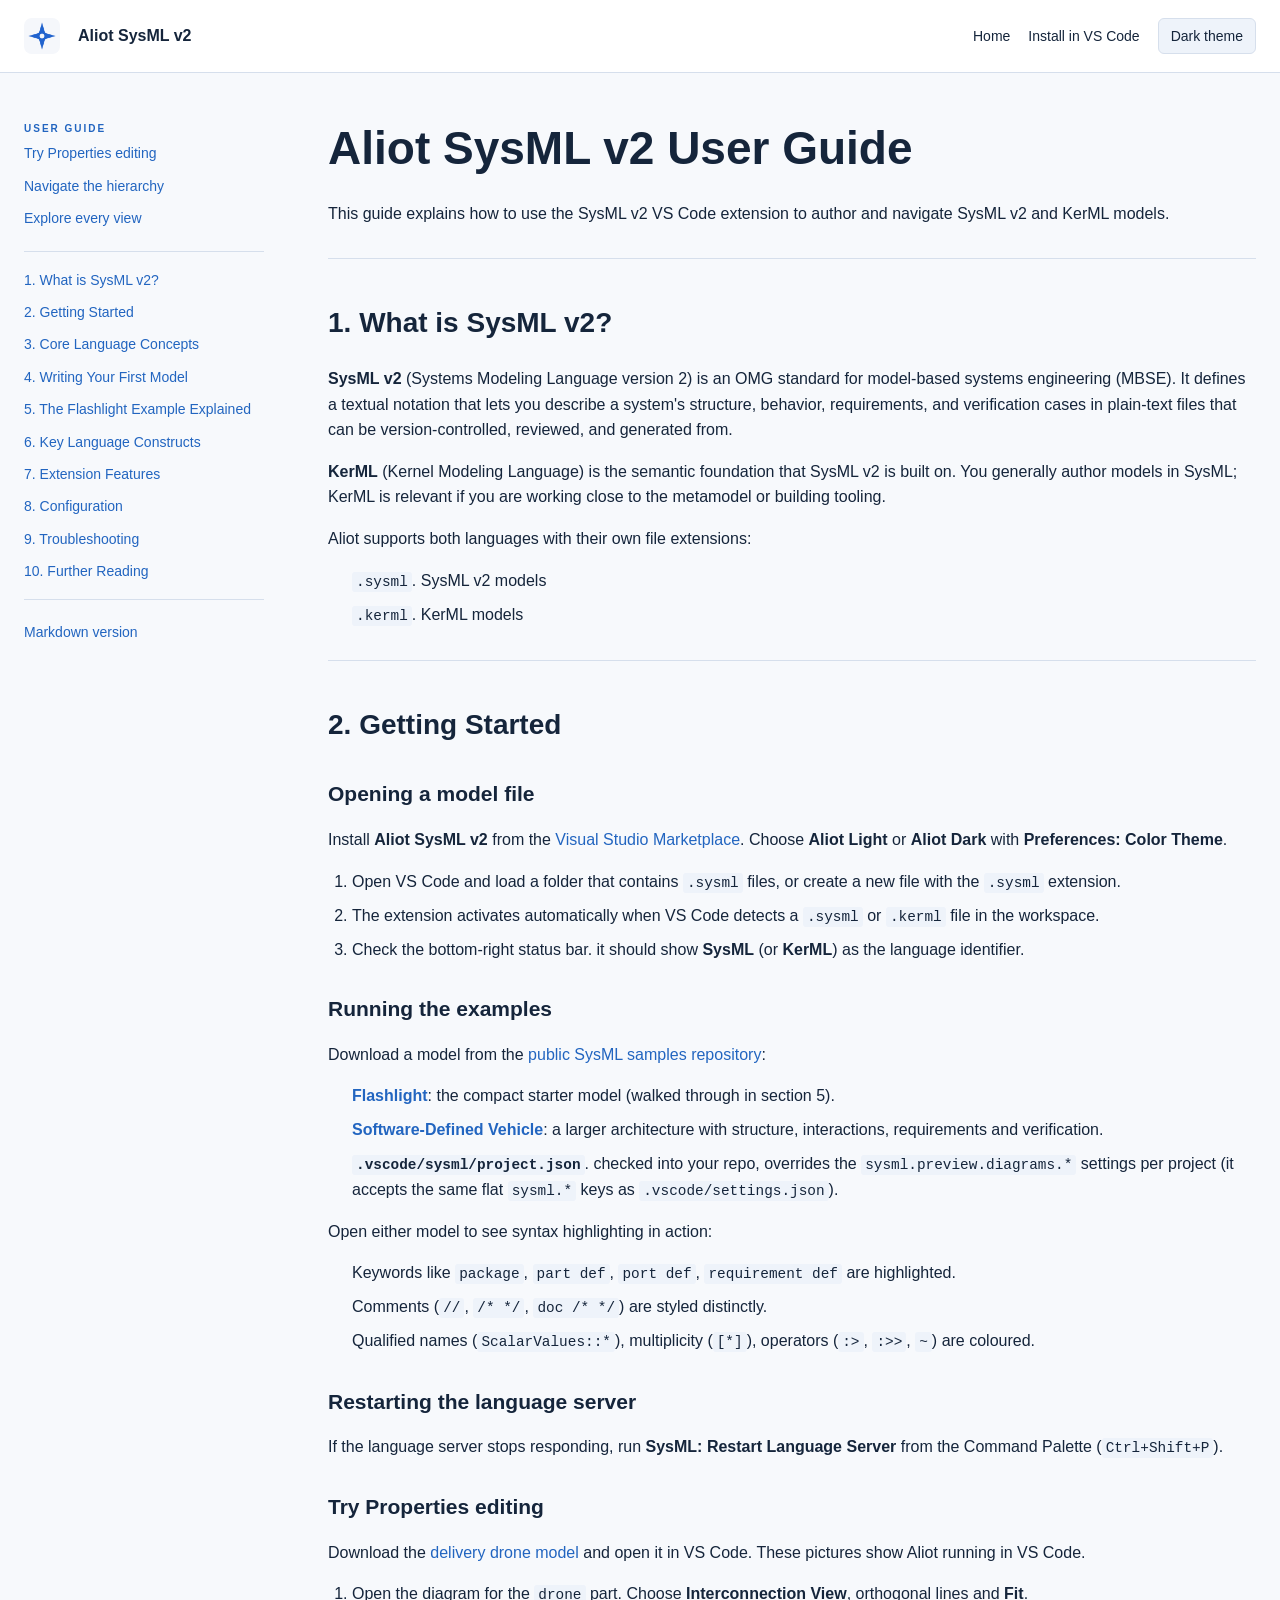
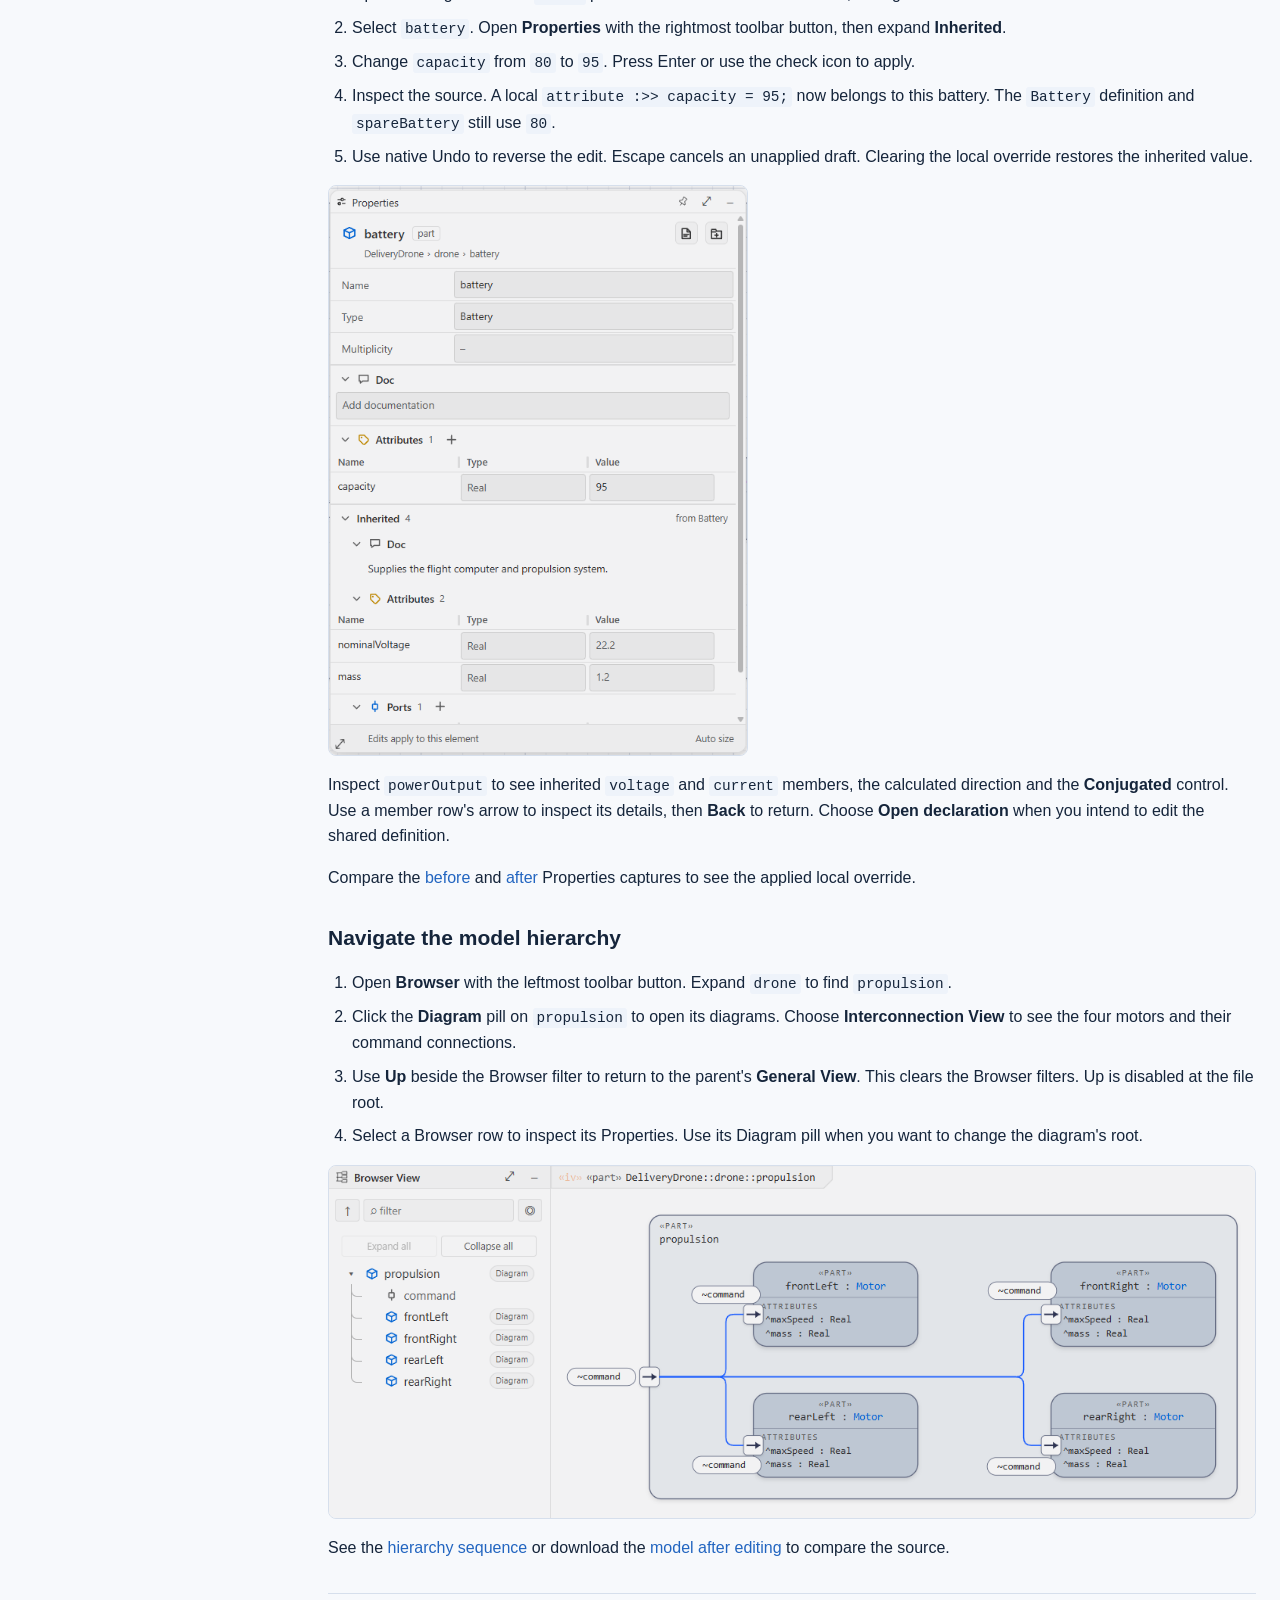
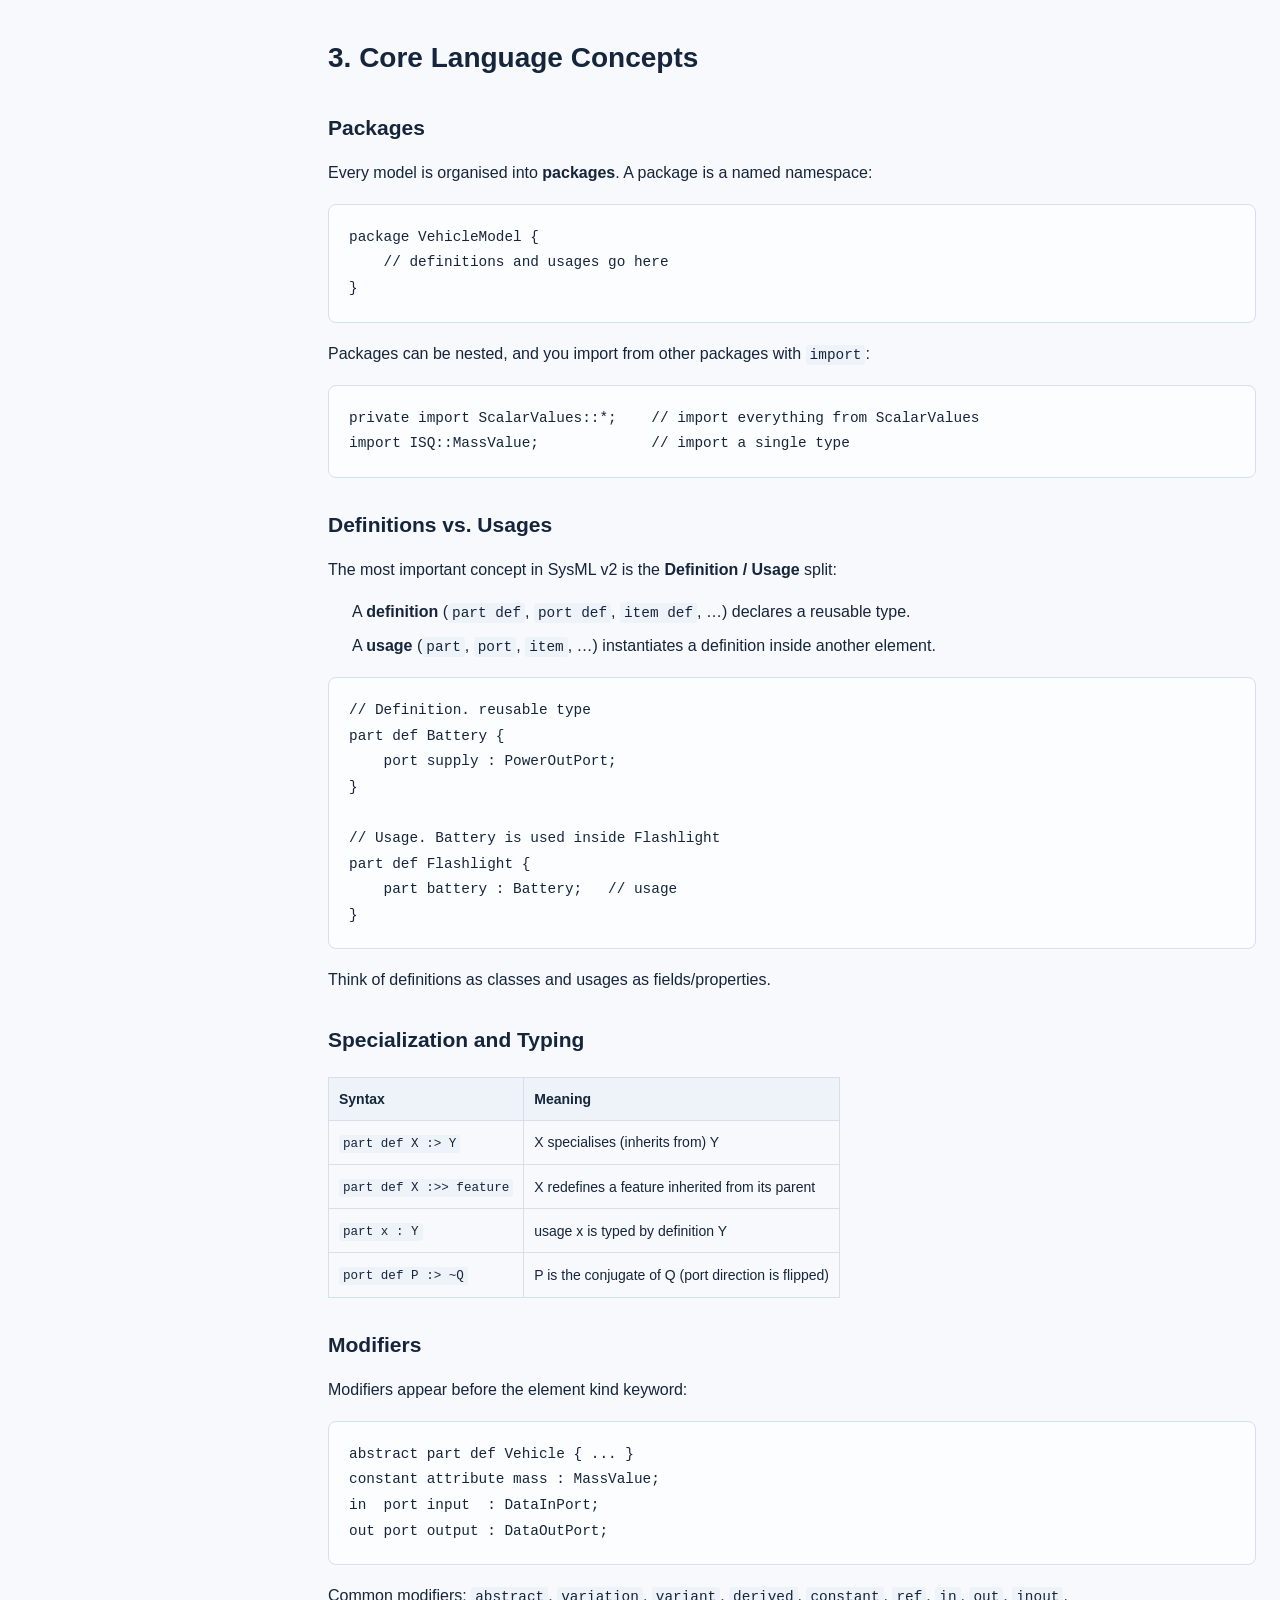
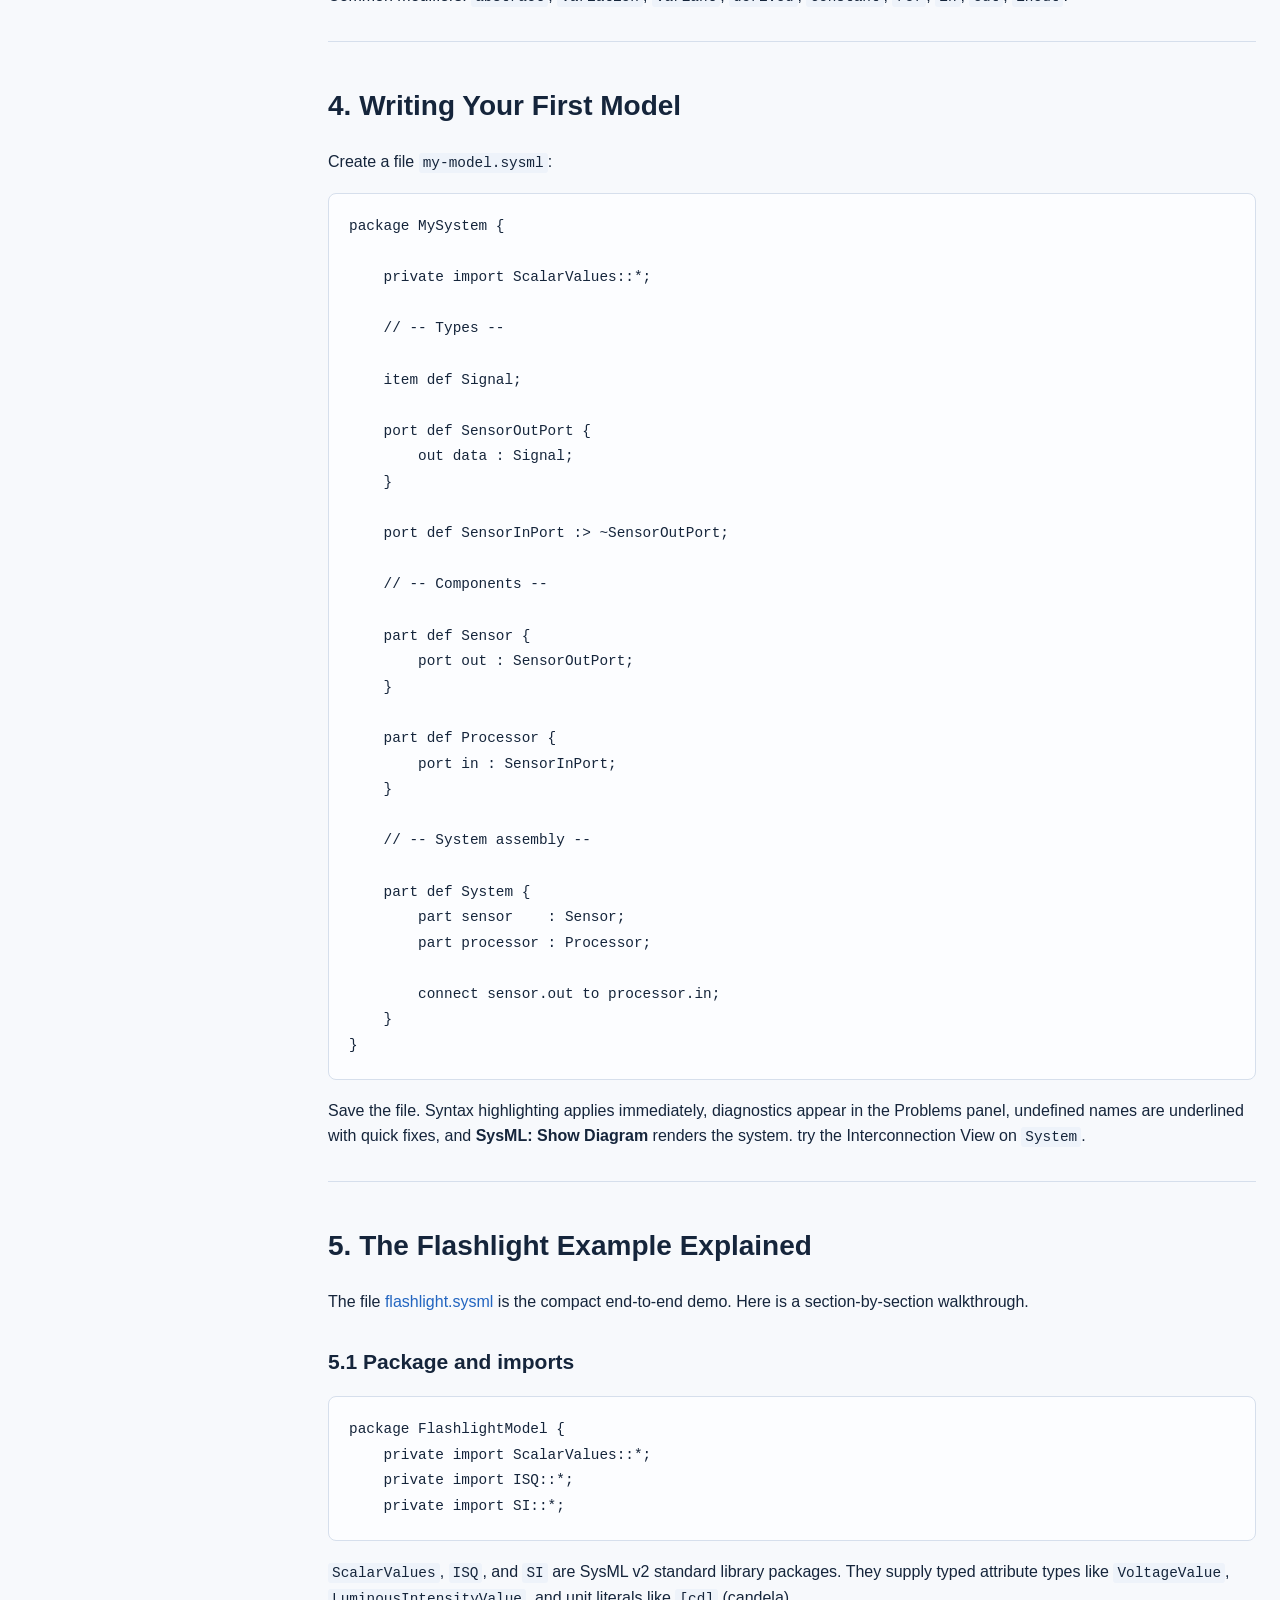
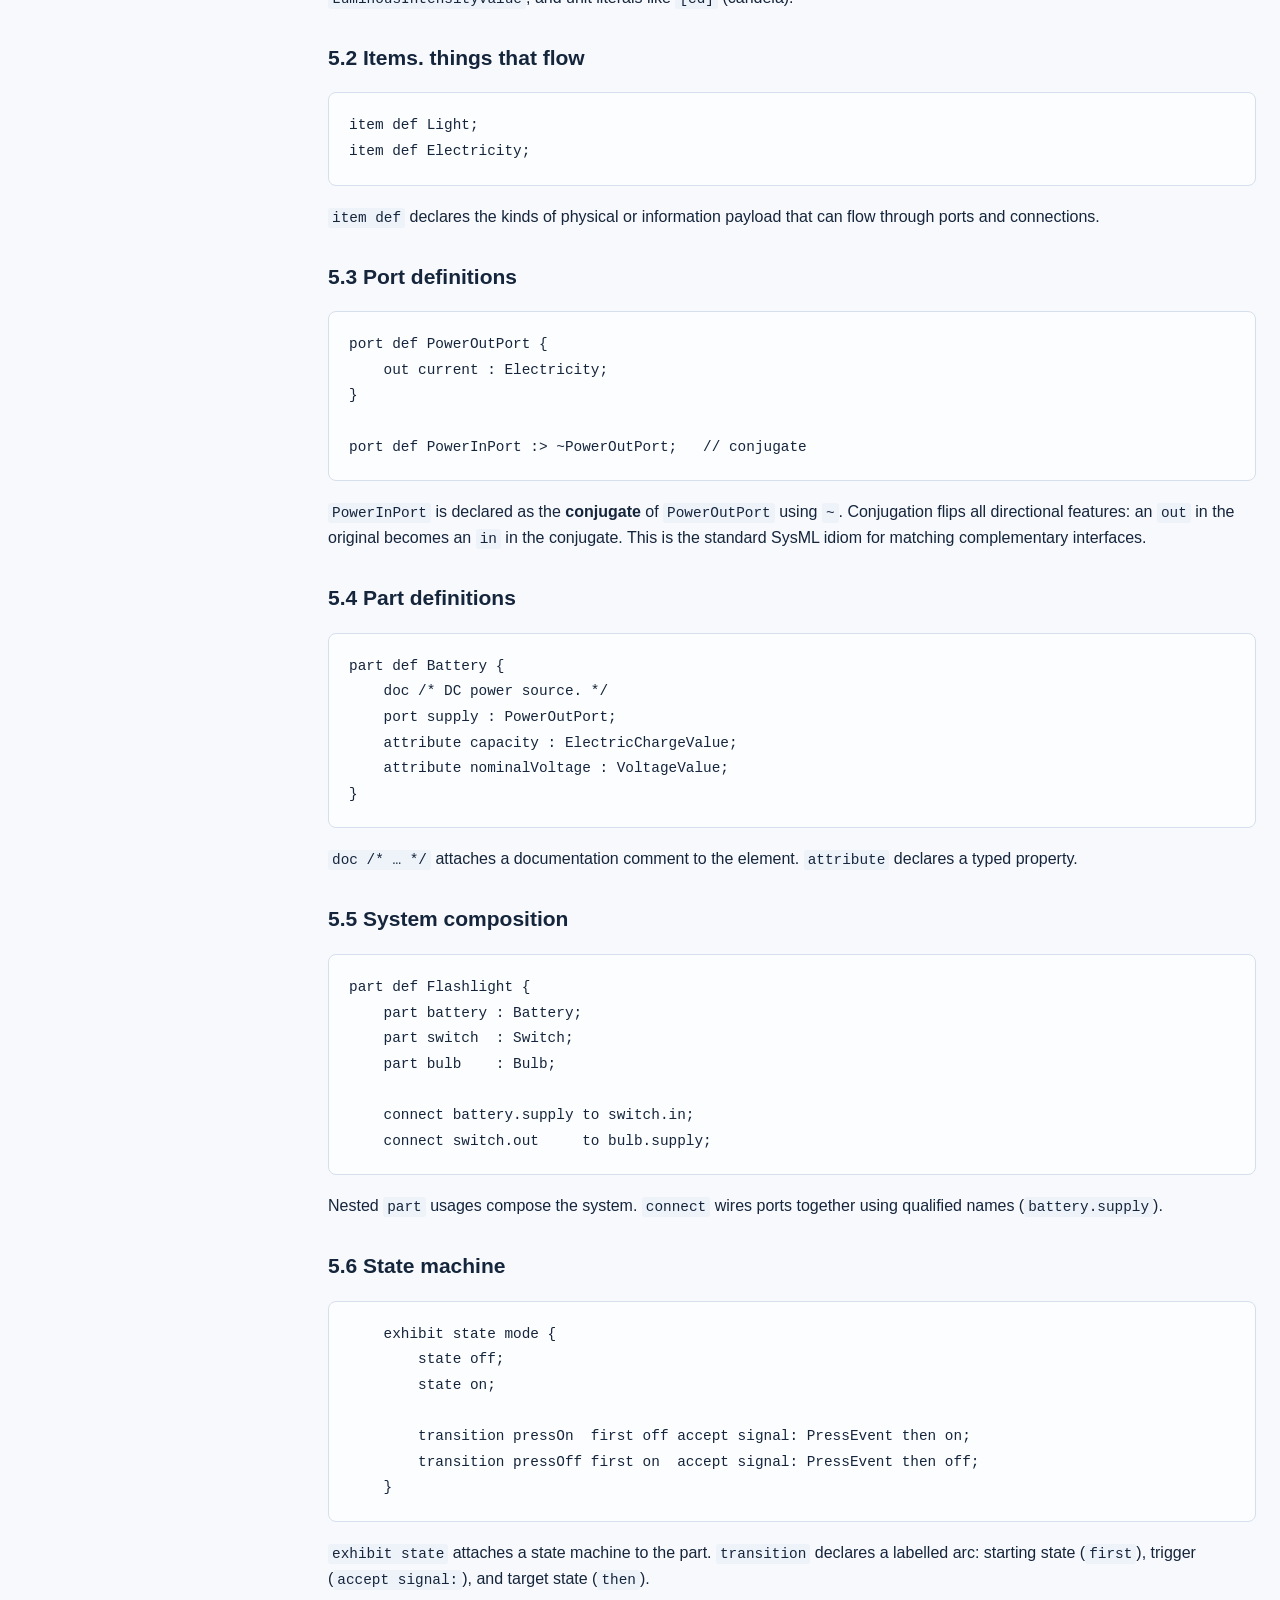
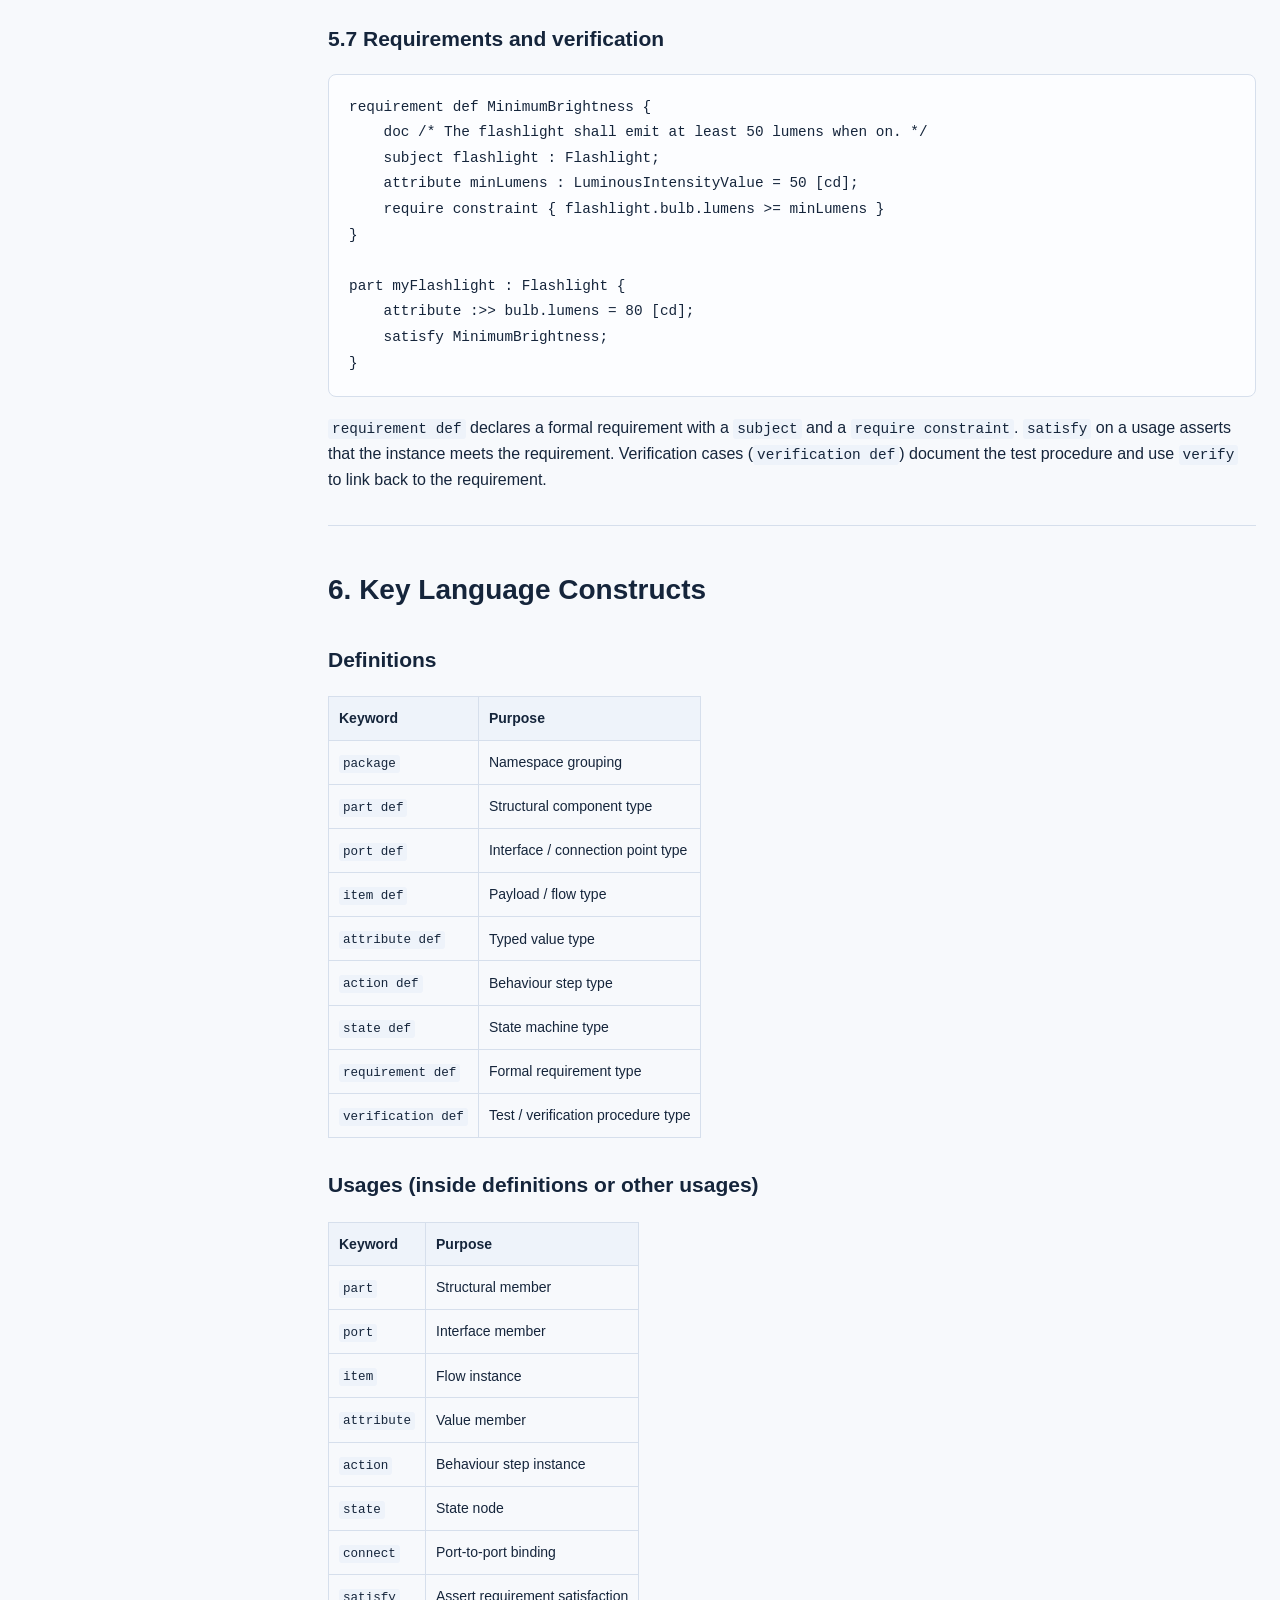
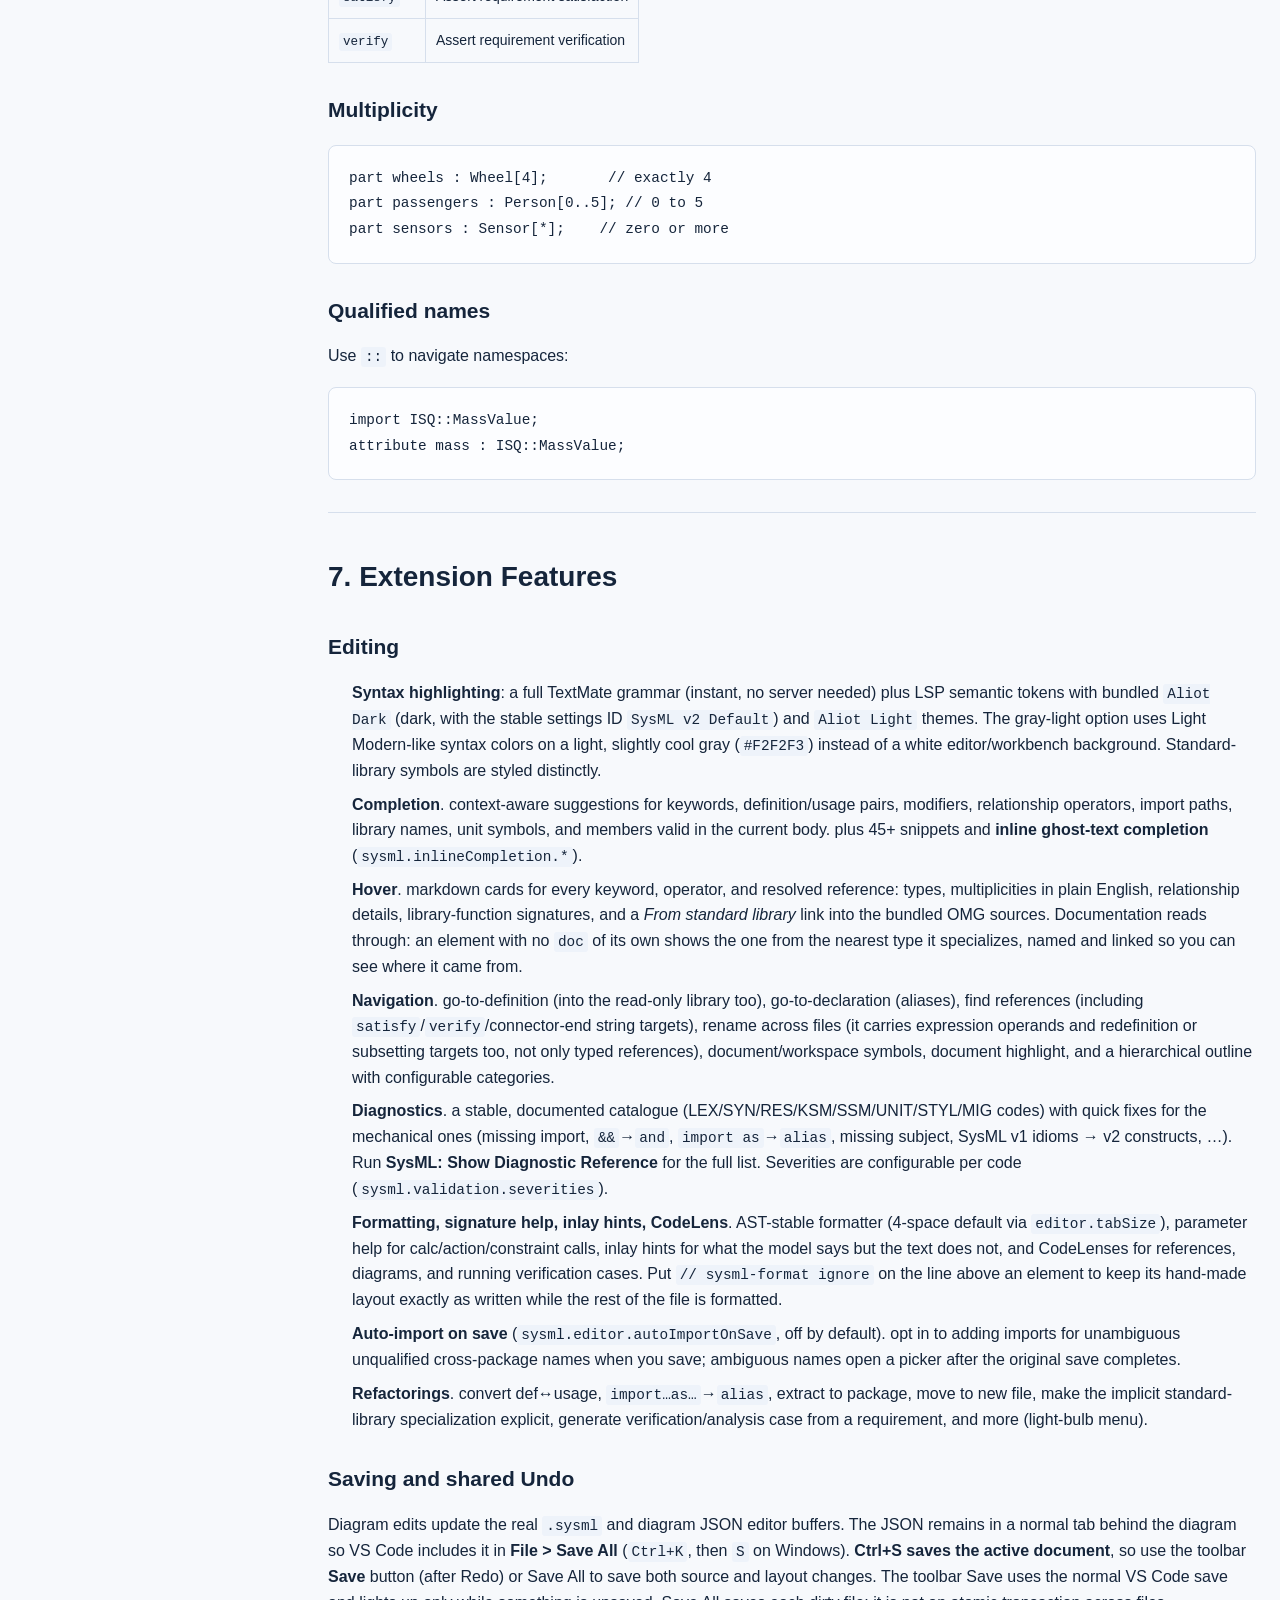
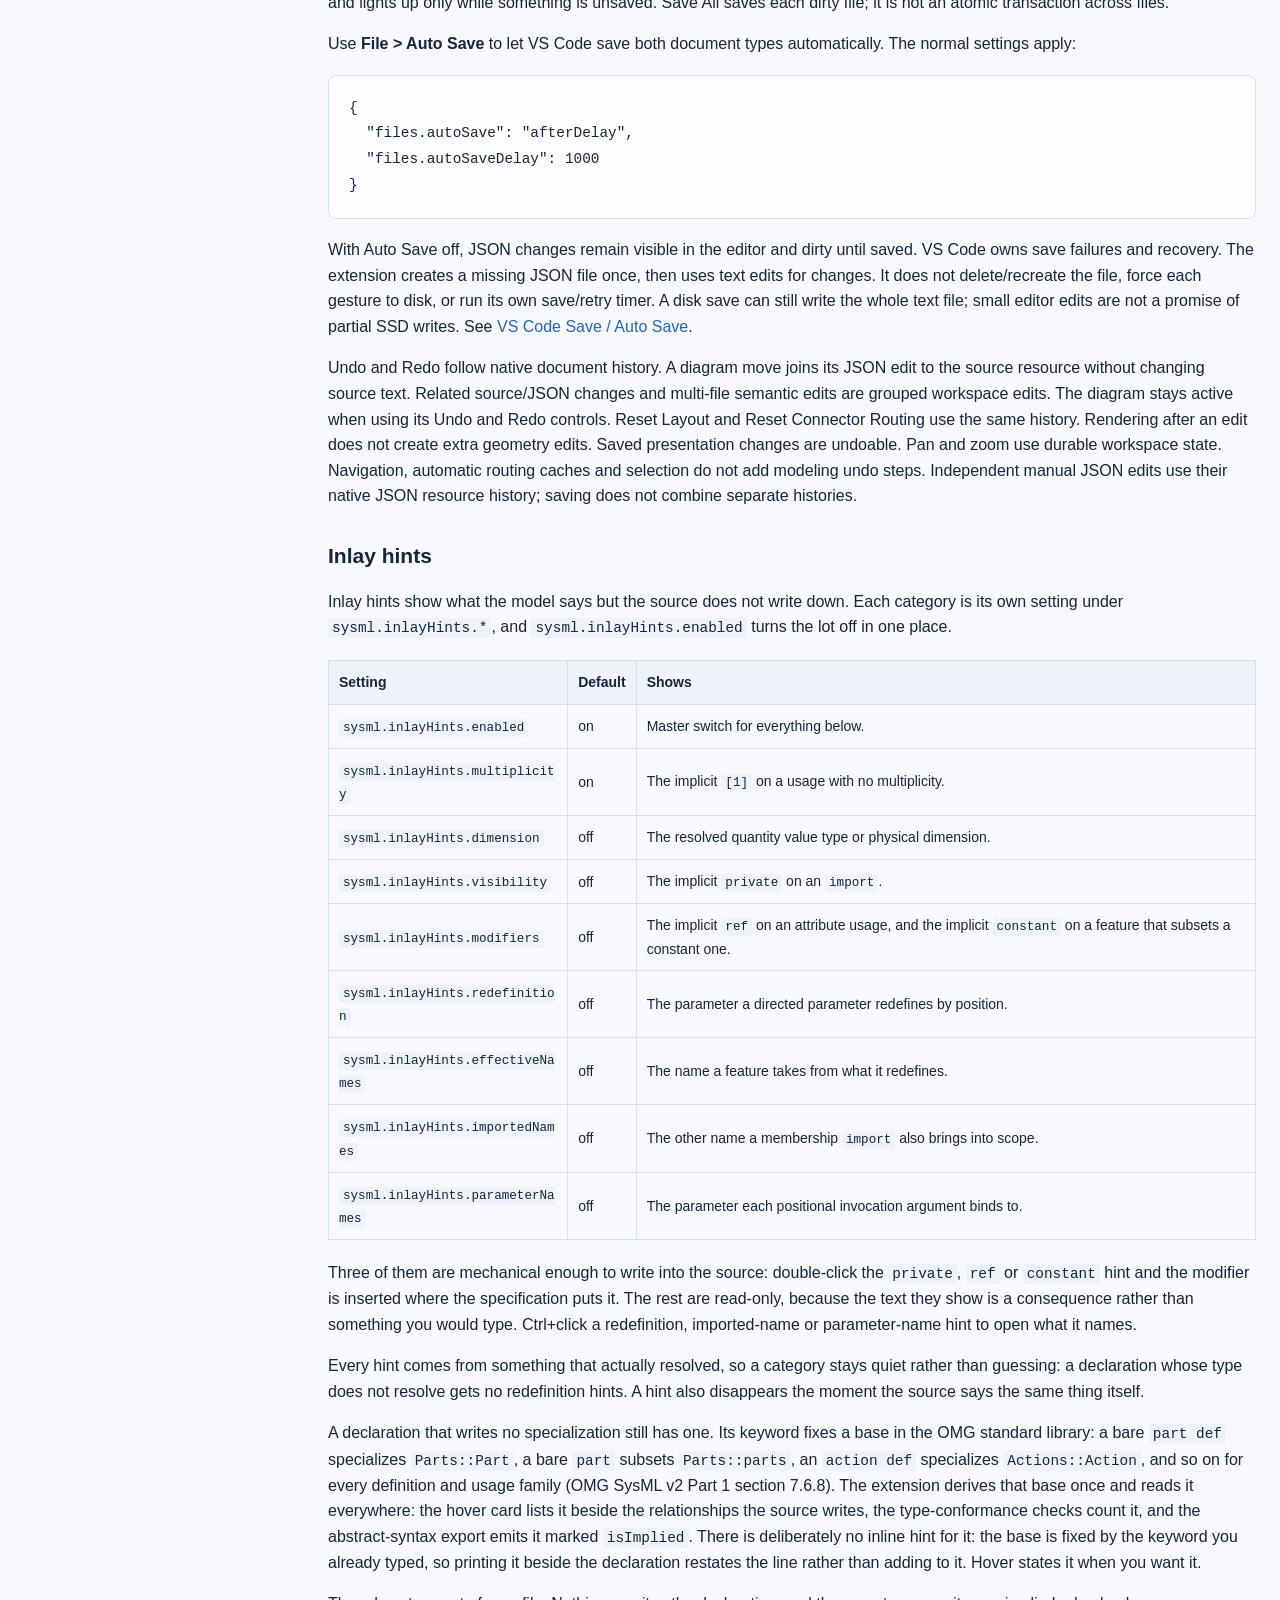
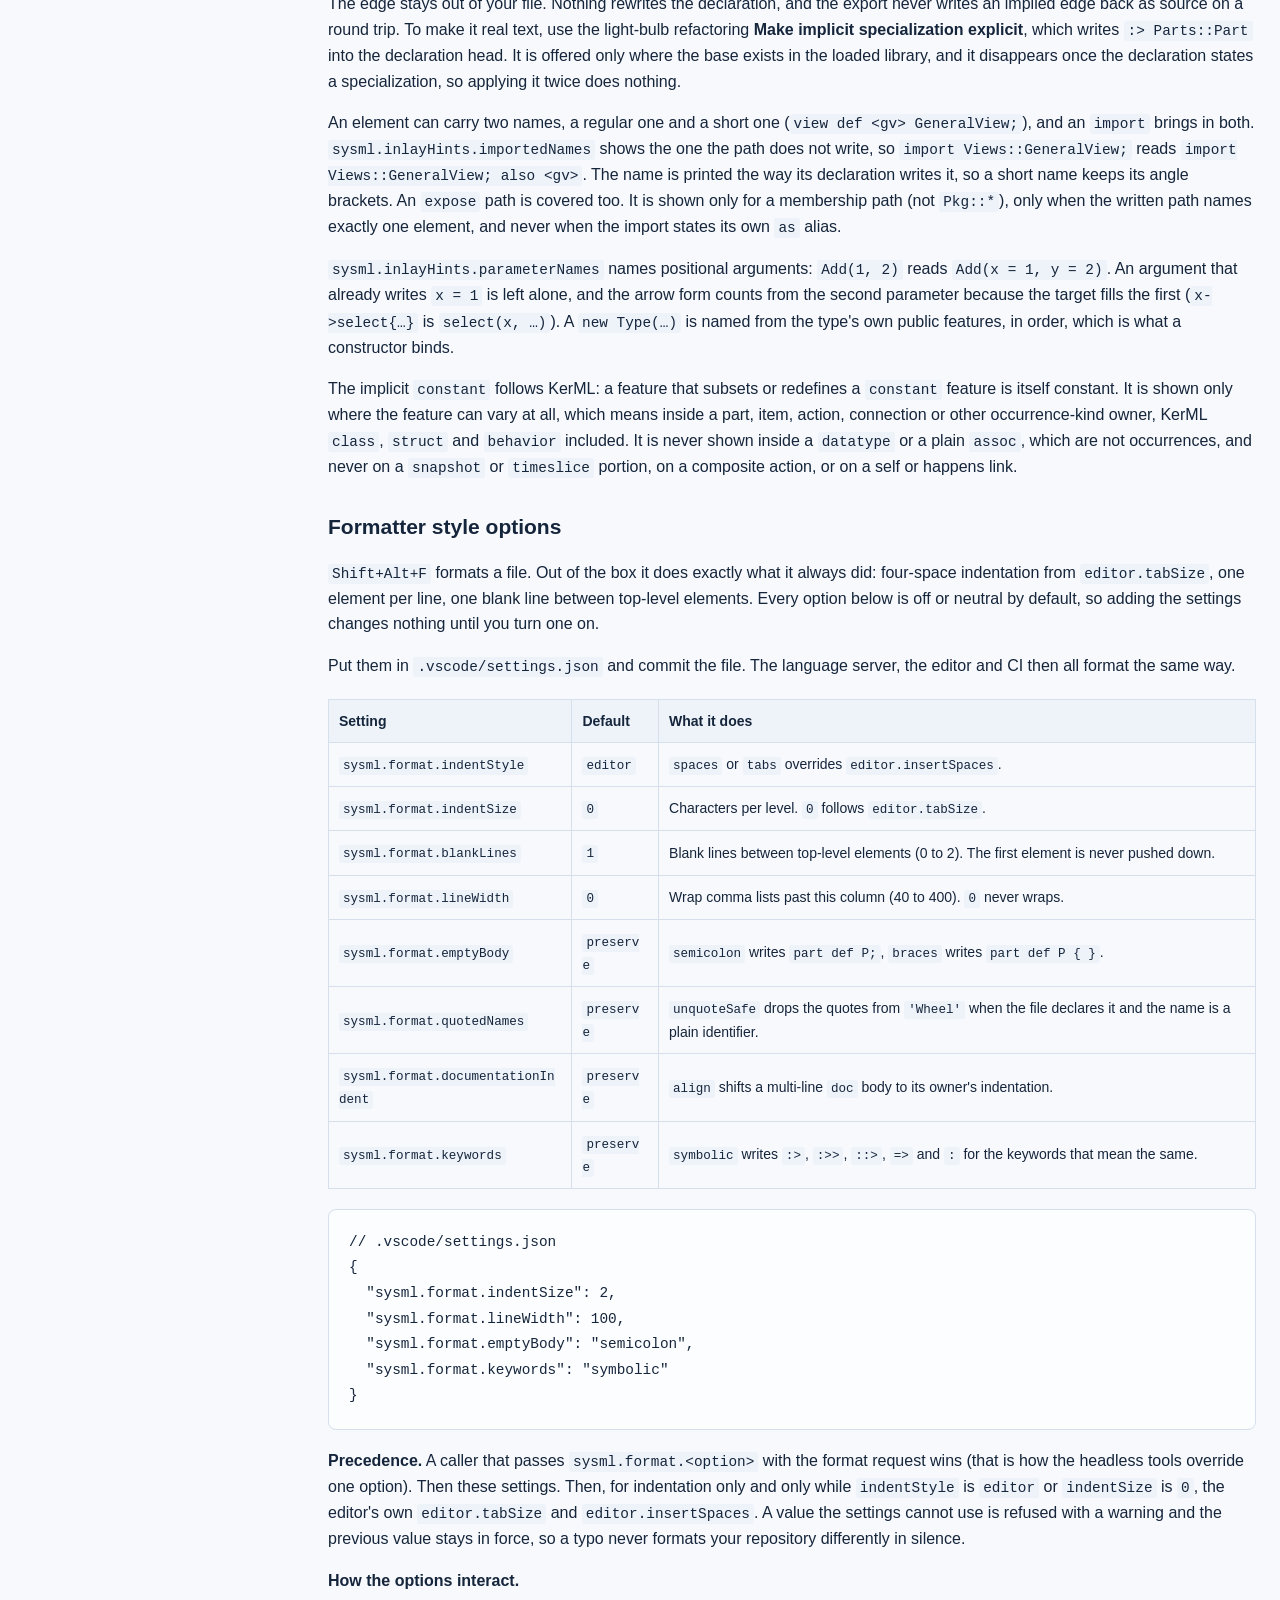
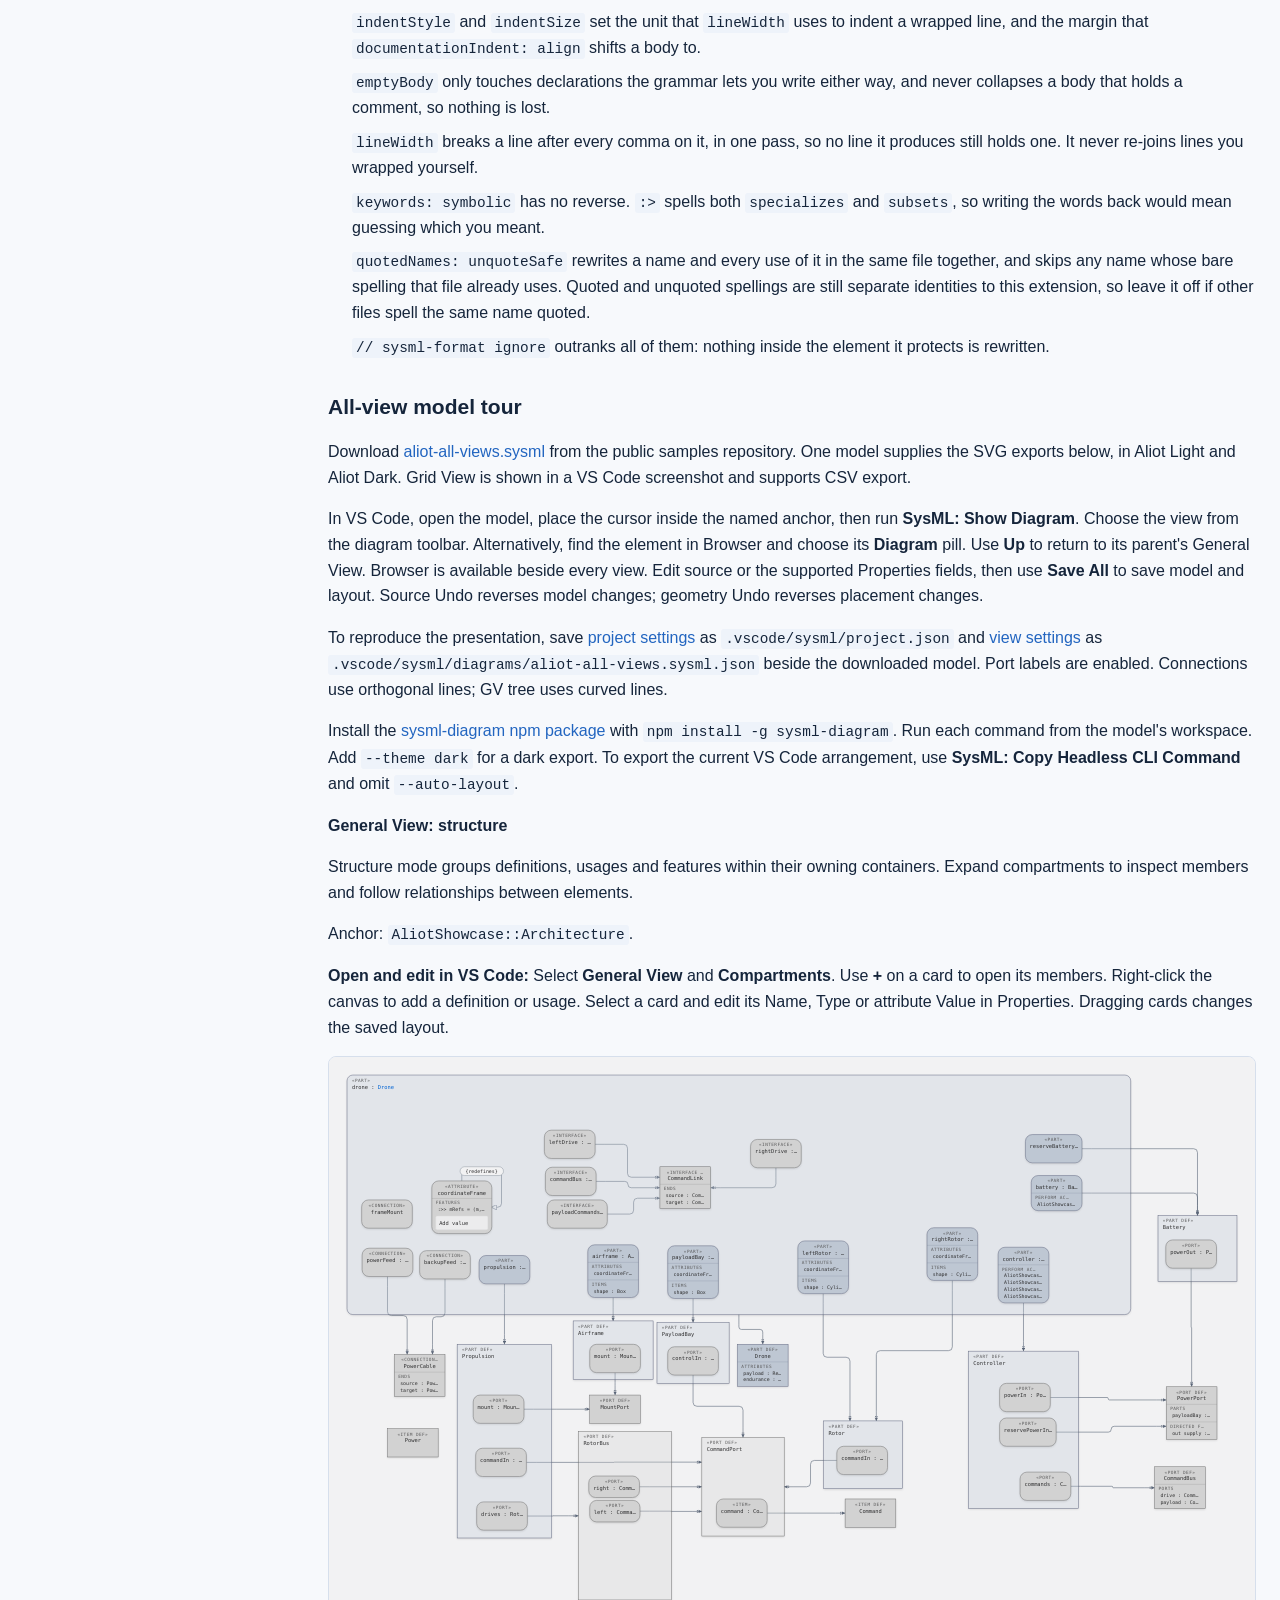
==== commit 90981aac: "update landing page" ====
--- a/user-guide.html
+++ b/user-guide.html
@@ -97,9 +97,9 @@
 <li>Inspect the source. A local <code>attribute :&gt;&gt; capacity = 95;</code> now belongs to this battery. The <code>Battery</code> definition and <code>spareBattery</code> still use <code>80</code>.</li>
 <li>Use native Undo to reverse the edit. Escape cancels an unapplied draft. Clearing the local override restores the inherited value.</li>
 </ol>
-<p><img src="assets/product/v045-properties-after-light.png" alt="Battery Properties after applying a local capacity override." loading="lazy" data-light="assets/product/v045-properties-after-light.png" data-dark="assets/product/v045-properties-after-dark.png" class="guide-properties"></p>
+<p><img src="assets/product/v045-properties-after-light.png" alt="Battery Properties after applying a local capacity override." loading="lazy" width="530" height="823" data-light="assets/product/v045-properties-after-light.png" data-dark="assets/product/v045-properties-after-dark.png" class="guide-properties"></p>
 <p>Inspect <code>powerOutput</code> to see inherited <code>voltage</code> and <code>current</code> members, the calculated direction and the <strong>Conjugated</strong> control. Use a member row's arrow to inspect its details, then <strong>Back</strong> to return. Choose <strong>Open declaration</strong> when you intend to edit the shared definition.</p>
-<p>The <a href="assets/product/v045-properties-light.gif">Properties sequence</a> shows the before, editing and saved states. It is a sequence of real captures, not a continuous recording.</p>
+<p>Compare the <a href="assets/product/v045-properties-before-light.png">before</a> and <a href="assets/product/v045-properties-after-light.png">after</a> Properties captures to see the applied local override.</p>
 <h3 id="navigate-the-model-hierarchy">Navigate the model hierarchy</h3>
 <ol>
 <li>Open <strong>Browser</strong> with the leftmost toolbar button. Expand <code>drone</code> to find <code>propulsion</code>.</li>
@@ -107,7 +107,7 @@
 <li>Use <strong>Up</strong> beside the Browser filter to return to the parent's <strong>General View</strong>. This clears the Browser filters. Up is disabled at the file root.</li>
 <li>Select a Browser row to inspect its Properties. Use its Diagram pill when you want to change the diagram's root.</li>
 </ol>
-<p><img src="assets/product/v045-hierarchy-subsystem-light.png" alt="Browser and Interconnection View focused on the propulsion subsystem." loading="lazy" data-light="assets/product/v045-hierarchy-subsystem-light.png" data-dark="assets/product/v045-hierarchy-subsystem-dark.png"></p>
+<p><img src="assets/product/v045-hierarchy-subsystem-light.png" alt="Browser and Interconnection View focused on the propulsion subsystem." loading="lazy" width="1810" height="865" data-light="assets/product/v045-hierarchy-subsystem-light.png" data-dark="assets/product/v045-hierarchy-subsystem-dark.png"></p>
 <p>See the <a href="assets/product/v045-hierarchy-light.gif">hierarchy sequence</a> or download the <a href="https://github.com/voidaliot/sysml-v2-samples/blob/main/release-demo-after.sysml">model after editing</a> to compare the source.</p>
 <hr>
 <h2 id="3-core-language-concepts">3. Core Language Concepts</h2>
@@ -549,75 +549,75 @@
 <p>To reproduce the presentation, save <a href="assets/samples/all-views-project.json">project settings</a> as <code>.vscode/sysml/project.json</code> and <a href="assets/samples/all-views-layout.json">view settings</a> as <code>.vscode/sysml/diagrams/aliot-all-views.sysml.json</code> beside the downloaded model. Port labels are enabled. Connections use orthogonal lines; GV tree uses curved lines.</p>
 <p>Install the <a href="https://www.npmjs.com/package/sysml-diagram">sysml-diagram npm package</a> with <code>npm install -g sysml-diagram</code>. Run each command from the model's workspace. Add <code>--theme dark</code> for a dark export. To export the current VS Code arrangement, use <strong>SysML: Copy Headless CLI Command</strong> and omit <code>--auto-layout</code>.</p>
 <h4 id="general-view-structure">General View: structure</h4>
-<p>Definitions, typed parts and feature compartments describe the same drone. Closed compartments may abbreviate long rows; open the model to inspect their full source.</p>
+<p>Structure mode groups definitions, usages and features within their owning containers. Expand compartments to inspect members and follow relationships between elements.</p>
 <p>Anchor: <code>AliotShowcase::Architecture</code>.</p>
 <p><strong>Open and edit in VS Code:</strong> Select <strong>General View</strong> and <strong>Compartments</strong>. Use <strong>+</strong> on a card to open its members. Right-click the canvas to add a definition or usage. Select a card and edit its Name, Type or attribute Value in Properties. Dragging cards changes the saved layout.</p>
-<p><img src="assets/product/all-views/gv-structure-light.svg" alt="General View: structure exported by sysml-diagram." loading="lazy" data-light="assets/product/all-views/gv-structure-light.svg" data-dark="assets/product/all-views/gv-structure-dark.svg"></p>
+<p><img src="assets/product/all-views/gv-structure-light.svg" alt="General View: structure exported by sysml-diagram." loading="lazy" width="778" height="548" data-light="assets/product/all-views/gv-structure-light.svg" data-dark="assets/product/all-views/gv-structure-dark.svg"></p>
 <p><a href="assets/product/all-views/gv-structure-light.svg">Light SVG</a> · <a href="assets/product/all-views/gv-structure-dark.svg">Dark SVG</a></p>
 <pre><code class="language-sh">sysml-diagram export --file aliot-all-views.sysml --view gv --anchor AliotShowcase::Architecture --gv-mode group --theme light --auto-layout --out gv-structure-light.svg
 </code></pre>
 <h4 id="general-view-tree">General View: tree</h4>
-<p>Ownership and typing become a tree. Each usage label sits on the line approaching its target definition, so grouped batteries and rotors stay identifiable.</p>
+<p>Tree mode lays out feature membership from parent to child in source order. Branches and links reveal ownership, typing and other relationships across the model.</p>
 <p>Anchor: <code>AliotShowcase::Architecture</code>.</p>
 <p><strong>Open and edit in VS Code:</strong> Select <strong>General View</strong> and <strong>Tree</strong>. Open a package with <strong>+</strong> and follow the usage lines to their definitions. Select a usage line to edit each part's Name and Multiplicity in Properties. Use <strong>+</strong> on a grouped usage pill to expand its individual parts.</p>
-<p><img src="assets/product/all-views/gv-tree-light.svg" alt="General View: tree exported by sysml-diagram." loading="lazy" data-light="assets/product/all-views/gv-tree-light.svg" data-dark="assets/product/all-views/gv-tree-dark.svg"></p>
+<p><img src="assets/product/all-views/gv-tree-light.svg" alt="General View: tree exported by sysml-diagram." loading="lazy" width="1130" height="647" data-light="assets/product/all-views/gv-tree-light.svg" data-dark="assets/product/all-views/gv-tree-dark.svg"></p>
 <p><a href="assets/product/all-views/gv-tree-light.svg">Light SVG</a> · <a href="assets/product/all-views/gv-tree-dark.svg">Dark SVG</a></p>
 <pre><code class="language-sh">sysml-diagram export --file aliot-all-views.sysml --view gv --anchor AliotShowcase::Architecture --gv-mode tree --theme light --auto-layout --out gv-tree-light.svg
 </code></pre>
 <h4 id="interconnection-view">Interconnection View</h4>
-<p>Every part is connected. Opened powerFeed and commandBus blocks show named ends and carried flows. Expanded commands and drives expose nested ports for payload and rotor control. Other connections and interfaces keep their compact labels.</p>
+<p>Shows how parts, ports, interfaces and connections form a system. Expand connection and interface blocks to inspect their ends, flows and nested ports.</p>
 <p>Anchor: <code>AliotShowcase::Architecture::drone</code>.</p>
 <p><strong>Open and edit in VS Code:</strong> Select <strong>Interconnection View</strong>. Use <strong>+</strong> on powerFeed and commandBus to inspect their ends and flows. Open commands and drives to see nested ports. Drag between compatible port snap points to create a connection, or use the source port's context menu to choose an interface. Select a connection and drag an endpoint to reconnect it. Properties edits port names, types and conjugation. Auto-layout places ports toward their partners; manual port placements stay where you put them.</p>
-<p><img src="assets/product/all-views/iv-light.svg" alt="Interconnection View exported by sysml-diagram." loading="lazy" data-light="assets/product/all-views/iv-light.svg" data-dark="assets/product/all-views/iv-dark.svg"></p>
+<p><img src="assets/product/all-views/iv-light.svg" alt="Interconnection View exported by sysml-diagram." loading="lazy" width="1093" height="1340" data-light="assets/product/all-views/iv-light.svg" data-dark="assets/product/all-views/iv-dark.svg"></p>
 <p><a href="assets/product/all-views/iv-light.svg">Light SVG</a> · <a href="assets/product/all-views/iv-dark.svg">Dark SVG</a></p>
 <p>Use <strong>+</strong> on a connection or interface pill to open its block. Use <strong>+</strong> on commands or drives to expose their nested ports. The saved view settings open these details and use a top-down layout. Geometry attribute lists are closed here to focus on connections; Geometry View still uses their complete solids.</p>
 <pre><code class="language-sh">sysml-diagram export --file aliot-all-views.sysml --view iv --anchor AliotShowcase::Architecture::drone --theme light --auto-layout --out iv-light.svg
 </code></pre>
 <h4 id="action-flow-view">Action Flow View</h4>
-<p>The fork runs checkPower and checkRoute in parallel; the join waits for both. Dashed performer lanes name battery and controller. retryLink repeats poll until linkReady.</p>
+<p>Shows how actions proceed through control and item flows. Forks, joins, loops and performer lanes make concurrency and responsibility visible.</p>
 <p>Anchor: <code>AliotShowcase::Mission</code>.</p>
 <p><strong>Open and edit in VS Code:</strong> Select <strong>Action Flow View</strong>. Right-click inside Mission to add actions, fork/join nodes or a loop. Drag between action handles to create a succession, or between compatible pins to create an item flow. Select an action and choose <strong>Add performer</strong> to assign a part. Edit conditions in the control frame or Properties. Change the poll and until expressions in source to explore retryLink.</p>
-<p><img src="assets/product/all-views/afv-light.svg" alt="Action Flow View exported by sysml-diagram." loading="lazy" data-light="assets/product/all-views/afv-light.svg" data-dark="assets/product/all-views/afv-dark.svg"></p>
+<p><img src="assets/product/all-views/afv-light.svg" alt="Action Flow View exported by sysml-diagram." loading="lazy" width="798" height="1182" data-light="assets/product/all-views/afv-light.svg" data-dark="assets/product/all-views/afv-dark.svg"></p>
 <p><a href="assets/product/all-views/afv-light.svg">Light SVG</a> · <a href="assets/product/all-views/afv-dark.svg">Dark SVG</a></p>
 <pre><code class="language-sh">sysml-diagram export --file aliot-all-views.sysml --view afv --anchor AliotShowcase::Mission --theme light --auto-layout --out afv-light.svg
 </code></pre>
 <h4 id="state-transition-view">State Transition View</h4>
-<p>active contains concurrent navigation and monitoring regions. Each region has its own initial state. Transition pills show routeClear and lowBattery guards; do compartments show ongoing actions.</p>
+<p>Shows the states and transitions of a state machine, including triggers, guards, effects and concurrent regions.</p>
 <p>Anchor: <code>AliotShowcase::FlightMode</code>.</p>
 <p><strong>Open and edit in VS Code:</strong> Select <strong>State Transition View</strong>. Right-click inside the machine to add states. Drag between state handles to create a transition. Select a transition to edit its trigger, guard and effect in Properties. Select active and use the Parallel property for concurrent regions. Open entry, do or exit details with <strong>+</strong> when they have a body.</p>
-<p><img src="assets/product/all-views/stv-light.svg" alt="State Transition View exported by sysml-diagram." loading="lazy" data-light="assets/product/all-views/stv-light.svg" data-dark="assets/product/all-views/stv-dark.svg"></p>
+<p><img src="assets/product/all-views/stv-light.svg" alt="State Transition View exported by sysml-diagram." loading="lazy" width="810" height="1206" data-light="assets/product/all-views/stv-light.svg" data-dark="assets/product/all-views/stv-dark.svg"></p>
 <p><a href="assets/product/all-views/stv-light.svg">Light SVG</a> · <a href="assets/product/all-views/stv-dark.svg">Dark SVG</a></p>
 <pre><code class="language-sh">sysml-diagram export --file aliot-all-views.sysml --view stv --anchor AliotShowcase::FlightMode --theme light --auto-layout --out stv-light.svg
 </code></pre>
 <h4 id="sequence-view">Sequence View</h4>
-<p>pilot, controller and propulsion exchange named messages with payload types. The loop fragment repeats requestStatus and reportStatus while monitoring. Lifelines are interaction participants, not AFV performer lanes.</p>
+<p>Shows interactions over time as lifelines and ordered messages. Fragments express repetition or other control around message exchanges.</p>
 <p>Anchor: <code>AliotShowcase::DeliverySequence</code>.</p>
 <p><strong>Open and edit in VS Code:</strong> Select <strong>Sequence View</strong>. Drag from a point on one lifeline to a point on another to create a message. Select a message to edit its name and payload in Properties. Drag it vertically to change its order. Edit the interaction's loop condition and participant references in source, then inspect the updated fragment. Participant header boxes do not start messages.</p>
-<p><img src="assets/product/all-views/sv-light.svg" alt="Sequence View exported by sysml-diagram." loading="lazy" data-light="assets/product/all-views/sv-light.svg" data-dark="assets/product/all-views/sv-dark.svg"></p>
+<p><img src="assets/product/all-views/sv-light.svg" alt="Sequence View exported by sysml-diagram." loading="lazy" width="736" height="420" data-light="assets/product/all-views/sv-light.svg" data-dark="assets/product/all-views/sv-dark.svg"></p>
 <p><a href="assets/product/all-views/sv-light.svg">Light SVG</a> · <a href="assets/product/all-views/sv-dark.svg">Dark SVG</a></p>
 <pre><code class="language-sh">sysml-diagram export --file aliot-all-views.sysml --view sv --anchor AliotShowcase::DeliverySequence --theme light --auto-layout --out sv-light.svg
 </code></pre>
 <h4 id="case-view">Case View</h4>
-<p>deliver and ready sit inside the vehicle subject boundary. pilot : Operator is an external actor, and the include relationship connects the two use cases.</p>
+<p>Shows cases in relation to their subject and actors. Relationships between cases make shared or dependent behavior visible.</p>
 <p>Anchor: <code>AliotShowcase::Operations</code>.</p>
 <p><strong>Open and edit in VS Code:</strong> Select <strong>Case View</strong>. Enable the subject boundary box in the view settings. Select deliver and inspect its Subject and Actors in Properties. Use its context menu to add an include relationship, then choose ready. Edit case names in Properties; edit subject and actor declarations in source when the desired field is read-only.</p>
-<p><img src="assets/product/all-views/cv-light.svg" alt="Case View exported by sysml-diagram." loading="lazy" data-light="assets/product/all-views/cv-light.svg" data-dark="assets/product/all-views/cv-dark.svg"></p>
+<p><img src="assets/product/all-views/cv-light.svg" alt="Case View exported by sysml-diagram." loading="lazy" width="491" height="328" data-light="assets/product/all-views/cv-light.svg" data-dark="assets/product/all-views/cv-dark.svg"></p>
 <p><a href="assets/product/all-views/cv-light.svg">Light SVG</a> · <a href="assets/product/all-views/cv-dark.svg">Dark SVG</a></p>
 <pre><code class="language-sh">sysml-diagram export --file aliot-all-views.sysml --view cv --anchor AliotShowcase::Operations --theme light --auto-layout --out cv-light.svg
 </code></pre>
 <h4 id="geometry-view">Geometry View</h4>
-<p>airframe, payloadBay and the rotors use real ShapeItems solids and coordinate-frame translations. Nonspatial controls are intentionally absent.</p>
+<p>Shows model geometry from shapes and coordinate frames, making spatial position, orientation and dimensions visible.</p>
 <p>Anchor: <code>AliotShowcase::Architecture::drone</code>.</p>
 <p><strong>Open and edit in VS Code:</strong> Select <strong>Geometry View</strong>. Pan and zoom to inspect the assembly. The model's spatial data determines its plan or isometric presentation. Select a part to inspect its model properties. Edit its ShapeItems dimensions and coordinateFrame translation or rotation in source. Geometry follows those model values; moving a diagram label does not change a physical part's position.</p>
-<p><img src="assets/product/all-views/gev-light.svg" alt="Geometry View exported by sysml-diagram." loading="lazy" data-light="assets/product/all-views/gev-light.svg" data-dark="assets/product/all-views/gev-dark.svg"></p>
+<p><img src="assets/product/all-views/gev-light.svg" alt="Geometry View exported by sysml-diagram." loading="lazy" width="1106" height="798" data-light="assets/product/all-views/gev-light.svg" data-dark="assets/product/all-views/gev-dark.svg"></p>
 <p><a href="assets/product/all-views/gev-light.svg">Light SVG</a> · <a href="assets/product/all-views/gev-dark.svg">Dark SVG</a></p>
 <pre><code class="language-sh">sysml-diagram export --file aliot-all-views.sysml --view gev --anchor AliotShowcase::Architecture::drone --theme light --auto-layout --out gev-light.svg
 </code></pre>
 <h4 id="grid-view-requirements">Grid View: requirements</h4>
-<p>Inspect requirements in VS Code and use Export CSV to share the table. The screenshot shows the software-defined vehicle sample; the CSV download uses the all-view drone model.</p>
+<p>Lists requirements in a table for scanning, selection and editing supported fields. Adjust columns to focus on the data you need, or export the table as CSV.</p>
 <p>Anchor: <code>AliotShowcase</code>.</p>
 <p><strong>Open and edit in VS Code:</strong> Select <strong>Grid View</strong>, then the <strong>Requirements</strong> preset. Edit a supported cell by double-clicking it. Use Properties for the selected requirement and the column controls to adjust the table. Choose <strong>Export CSV</strong> to share it. The screenshot below is the SDV sample; the downloaded CSV is the all-view model.</p>
-<p><img src="assets/product/grid-vscode.png" alt="VS Code Grid View showing requirements for the software-defined vehicle sample." loading="lazy"></p>
+<p><img src="assets/product/grid-vscode.png" alt="VS Code Grid View showing requirements for the software-defined vehicle sample." loading="lazy" width="2606" height="1520"></p>
 <p>Use <strong>Export CSV</strong> in the Grid View toolbar, or run the command below. <a href="assets/product/all-views/requirements.csv">Download the all-view model requirements CSV</a>.</p>
 <pre><code class="language-sh">sysml-diagram export --file aliot-all-views.sysml --view grv --anchor AliotShowcase --theme light --auto-layout --out requirements.csv
 </code></pre>
--- a/styles.css
+++ b/styles.css
@@ -2922,12 +2922,30 @@
   font-size: 13px;
   color: var(--muted);
 }
-.capture-pair {
+.properties-capture {
   display: grid;
-  grid-template-columns: repeat(2, minmax(0, 530px));
-  gap: 28px;
-  justify-content: center;
+  grid-template-columns: minmax(0, 530px) minmax(0, 1fr);
+  gap: 48px;
   align-items: start;
+}
+.properties-animation-copy {
+  max-width: 480px;
+  padding-top: 8px;
+}
+.properties-animation-copy h3 {
+  font-size: 24px;
+  margin-bottom: 16px;
+}
+.properties-animation-copy p {
+  color: var(--muted);
+  line-height: 1.6;
+  margin-bottom: 16px;
+}
+@media (max-width: 780px) {
+  .properties-capture {
+    grid-template-columns: minmax(0, 530px);
+    gap: 24px;
+  }
 }
 .capture-hierarchy {
   margin-top: 48px;
@@ -2944,11 +2962,6 @@
 .capture-steps [aria-pressed="true"] {
   border-color: var(--accent);
   color: var(--accent);
-}
-@media (max-width: 680px) {
-  .capture-pair {
-    grid-template-columns: minmax(0, 530px);
-  }
 }
 .recording-panel {
   border: 1px solid var(--line);
@@ -2995,12 +3008,16 @@
 .recording-body .button {
   margin-bottom: 20px;
 }
-.recording-body img {
+.recording-body img,
+.recording-body video {
   display: block;
   width: 100%;
   height: auto;
   border: 1px solid var(--line);
   border-radius: 8px;
+}
+.recording-body [hidden] {
+  display: none;
 }
 .recording-body figcaption {
   font-size: 11px;
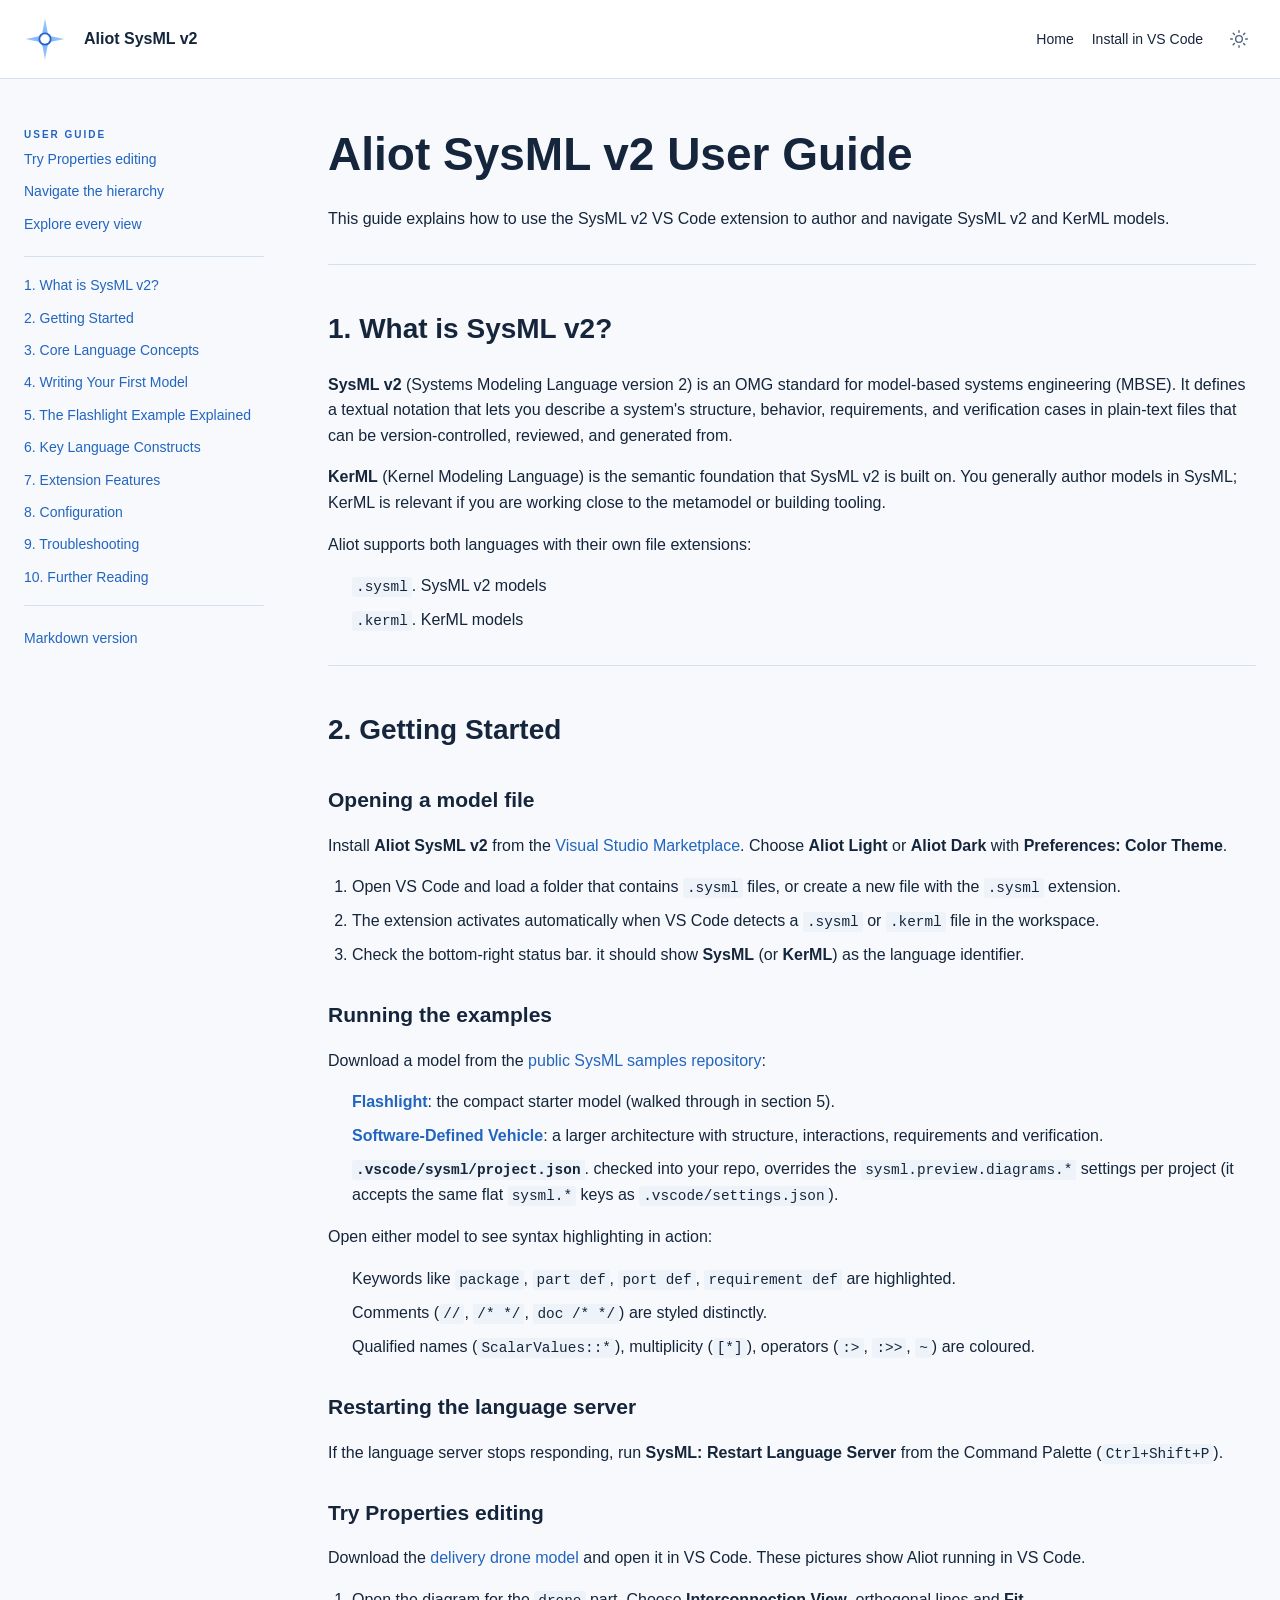
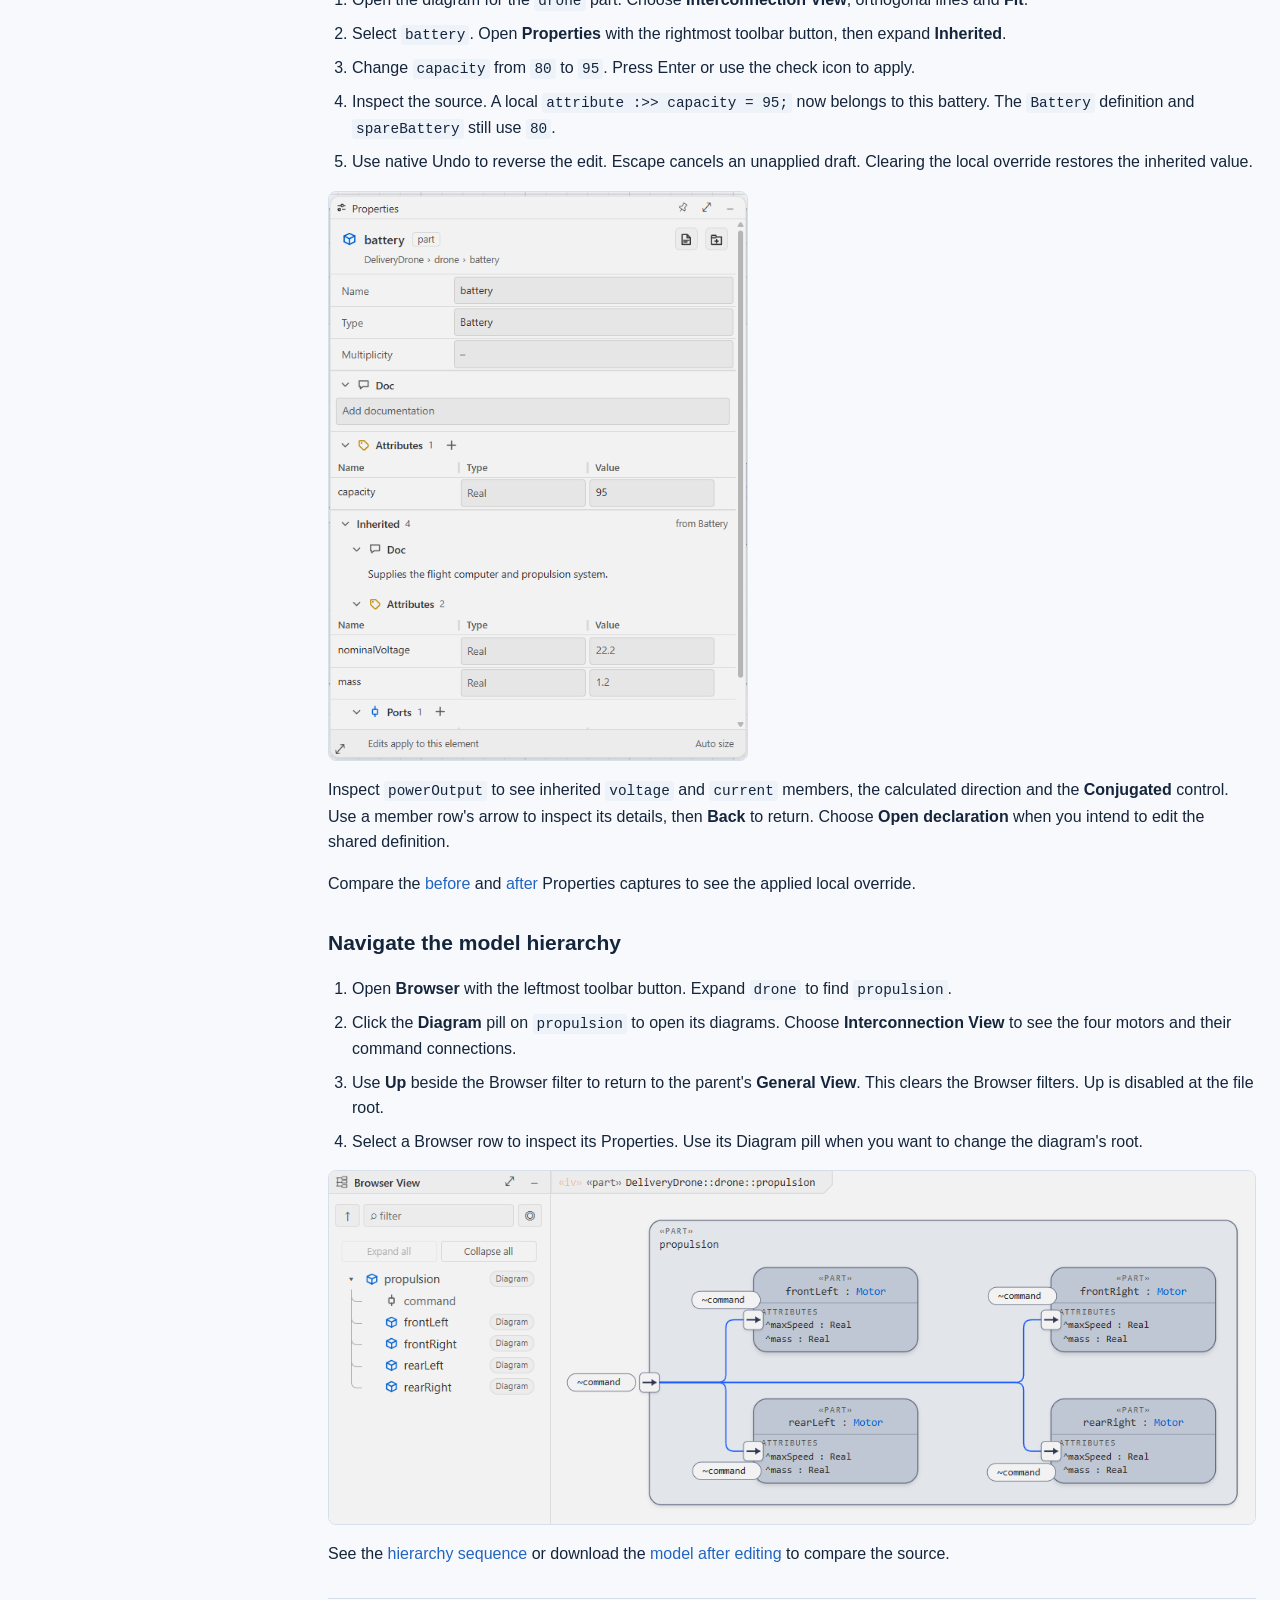
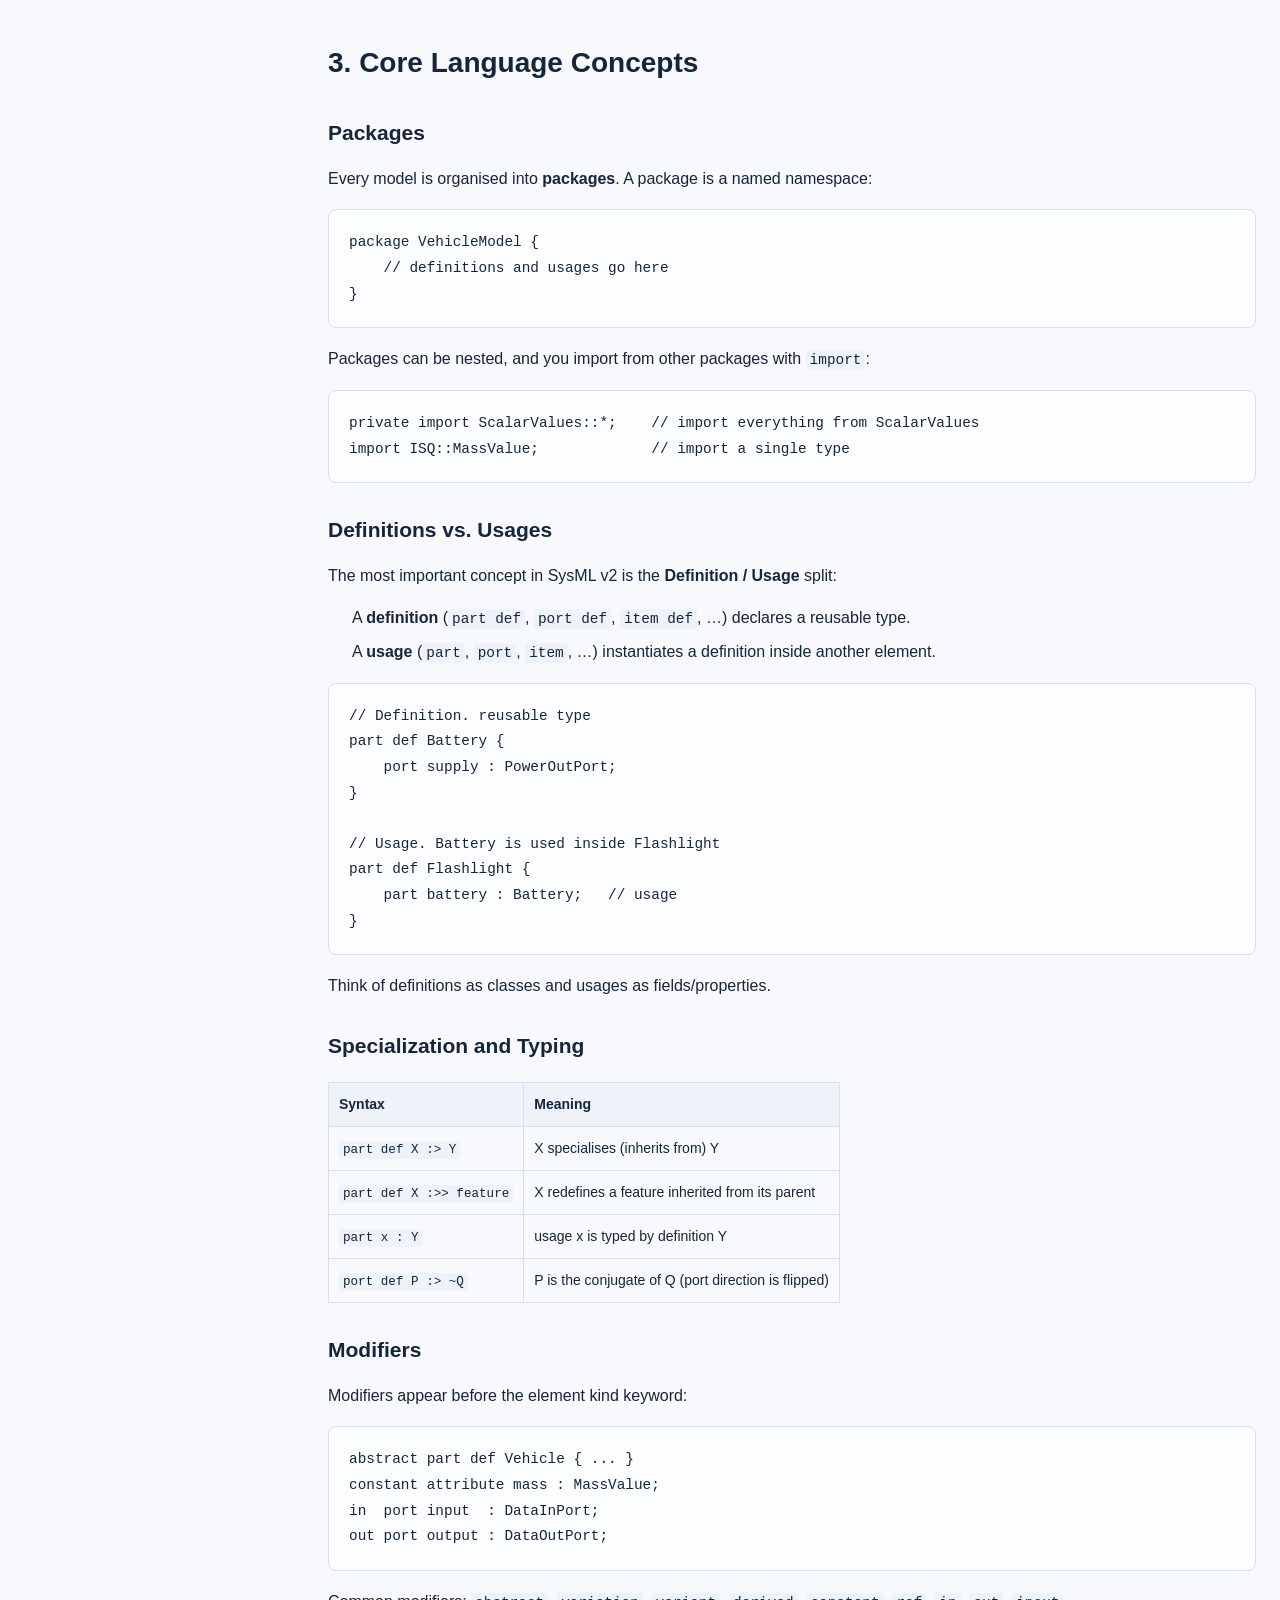
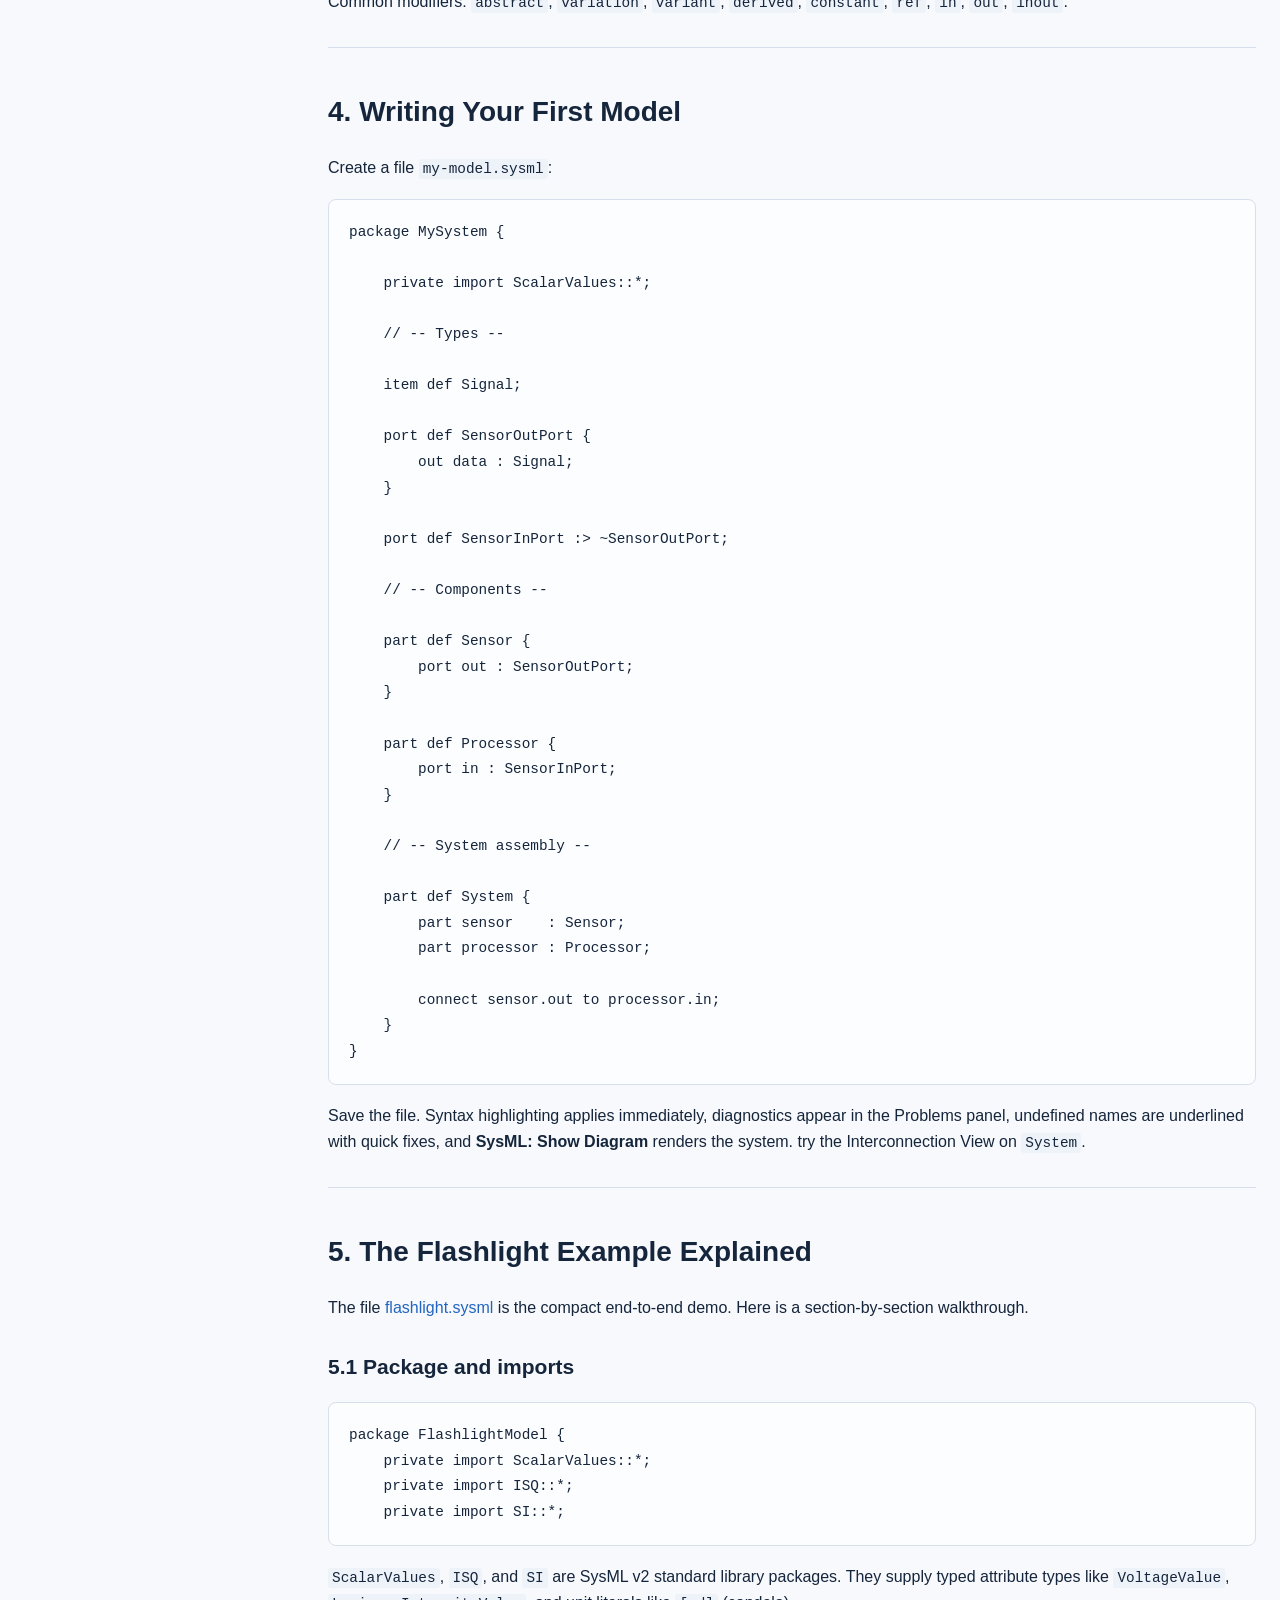
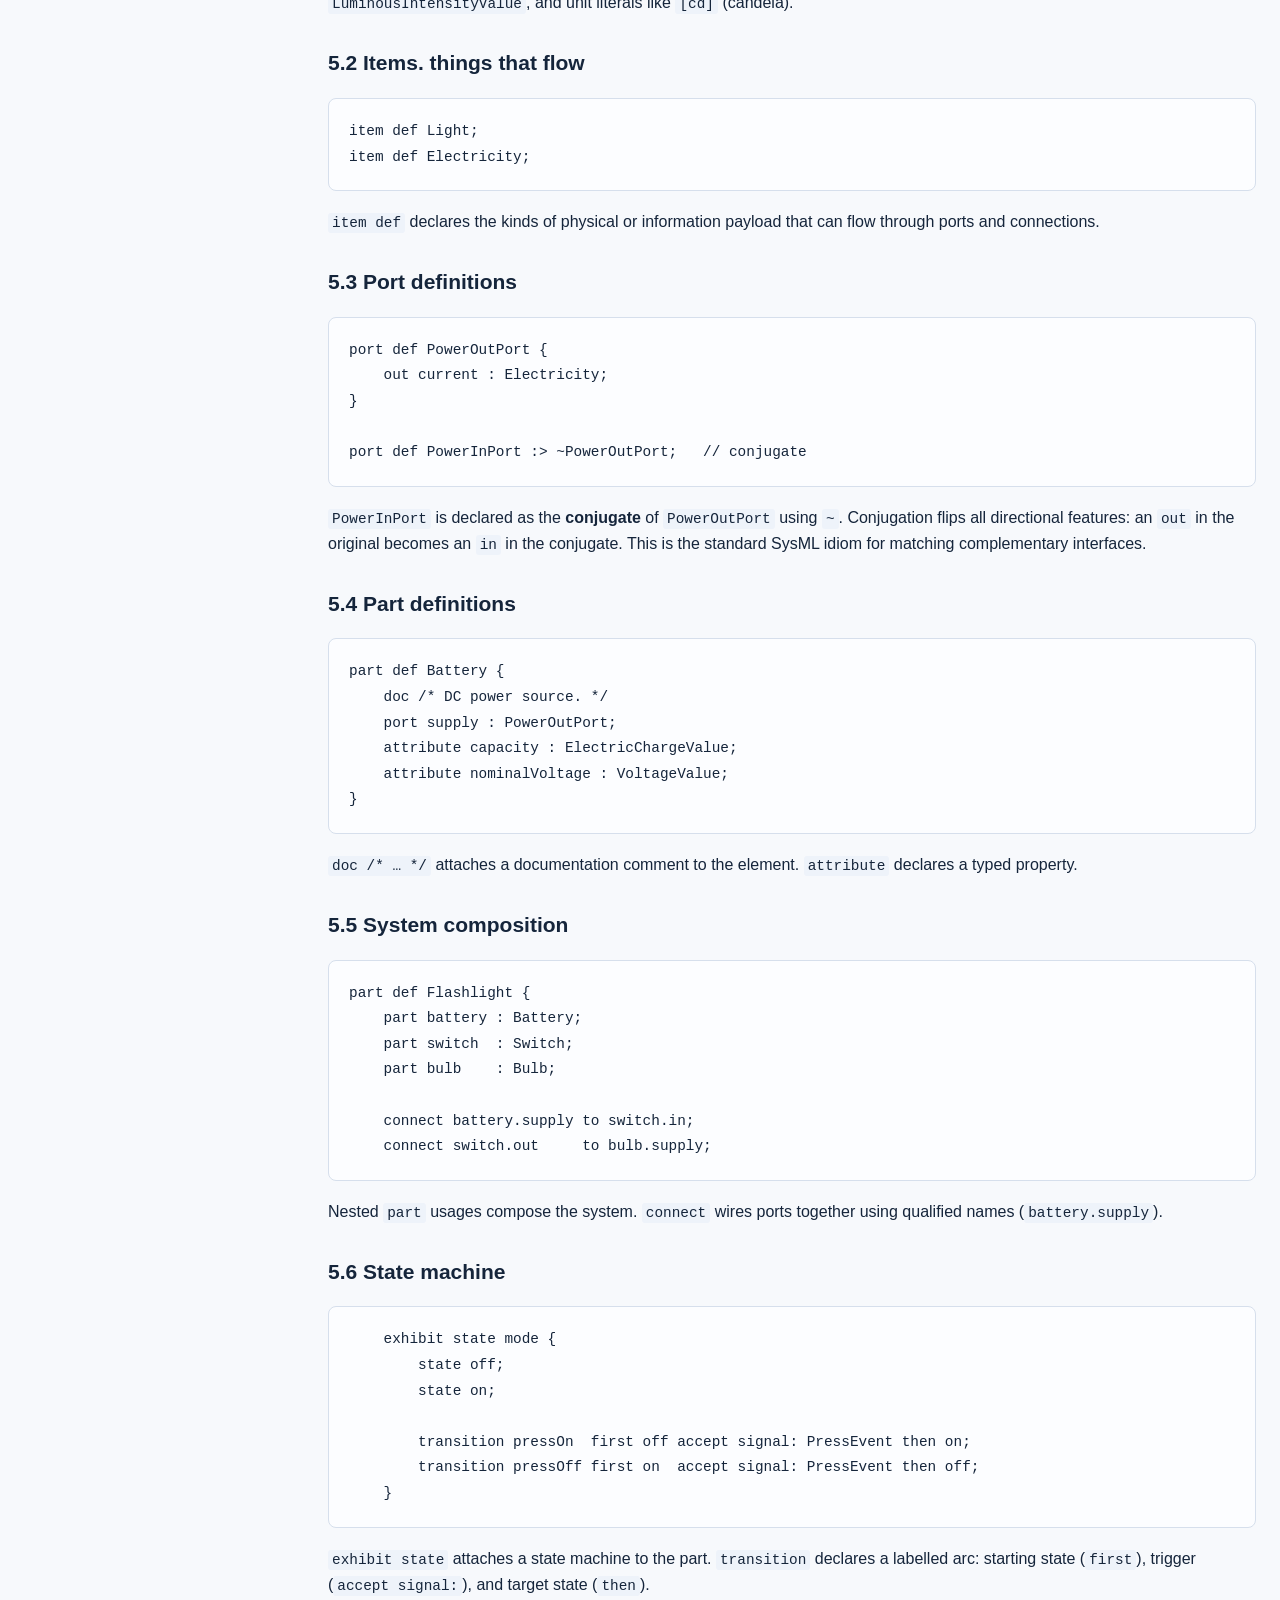
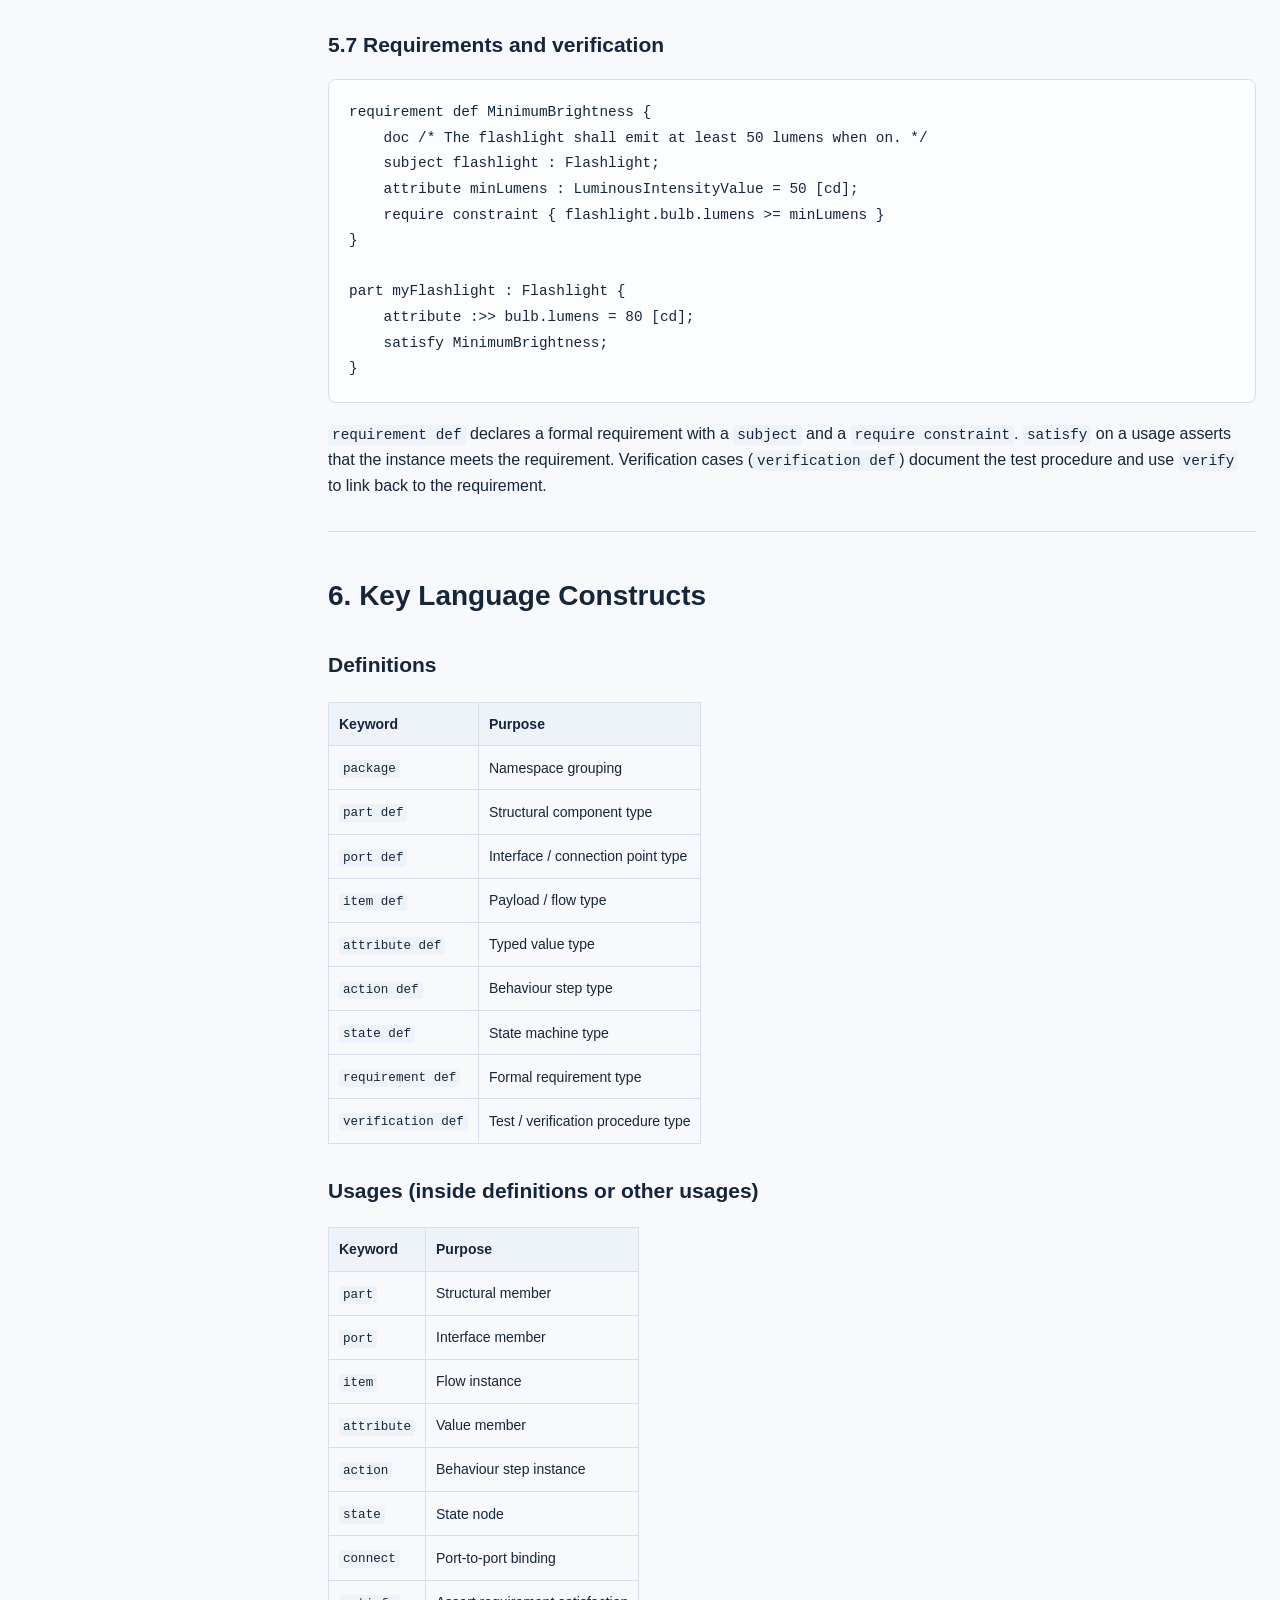
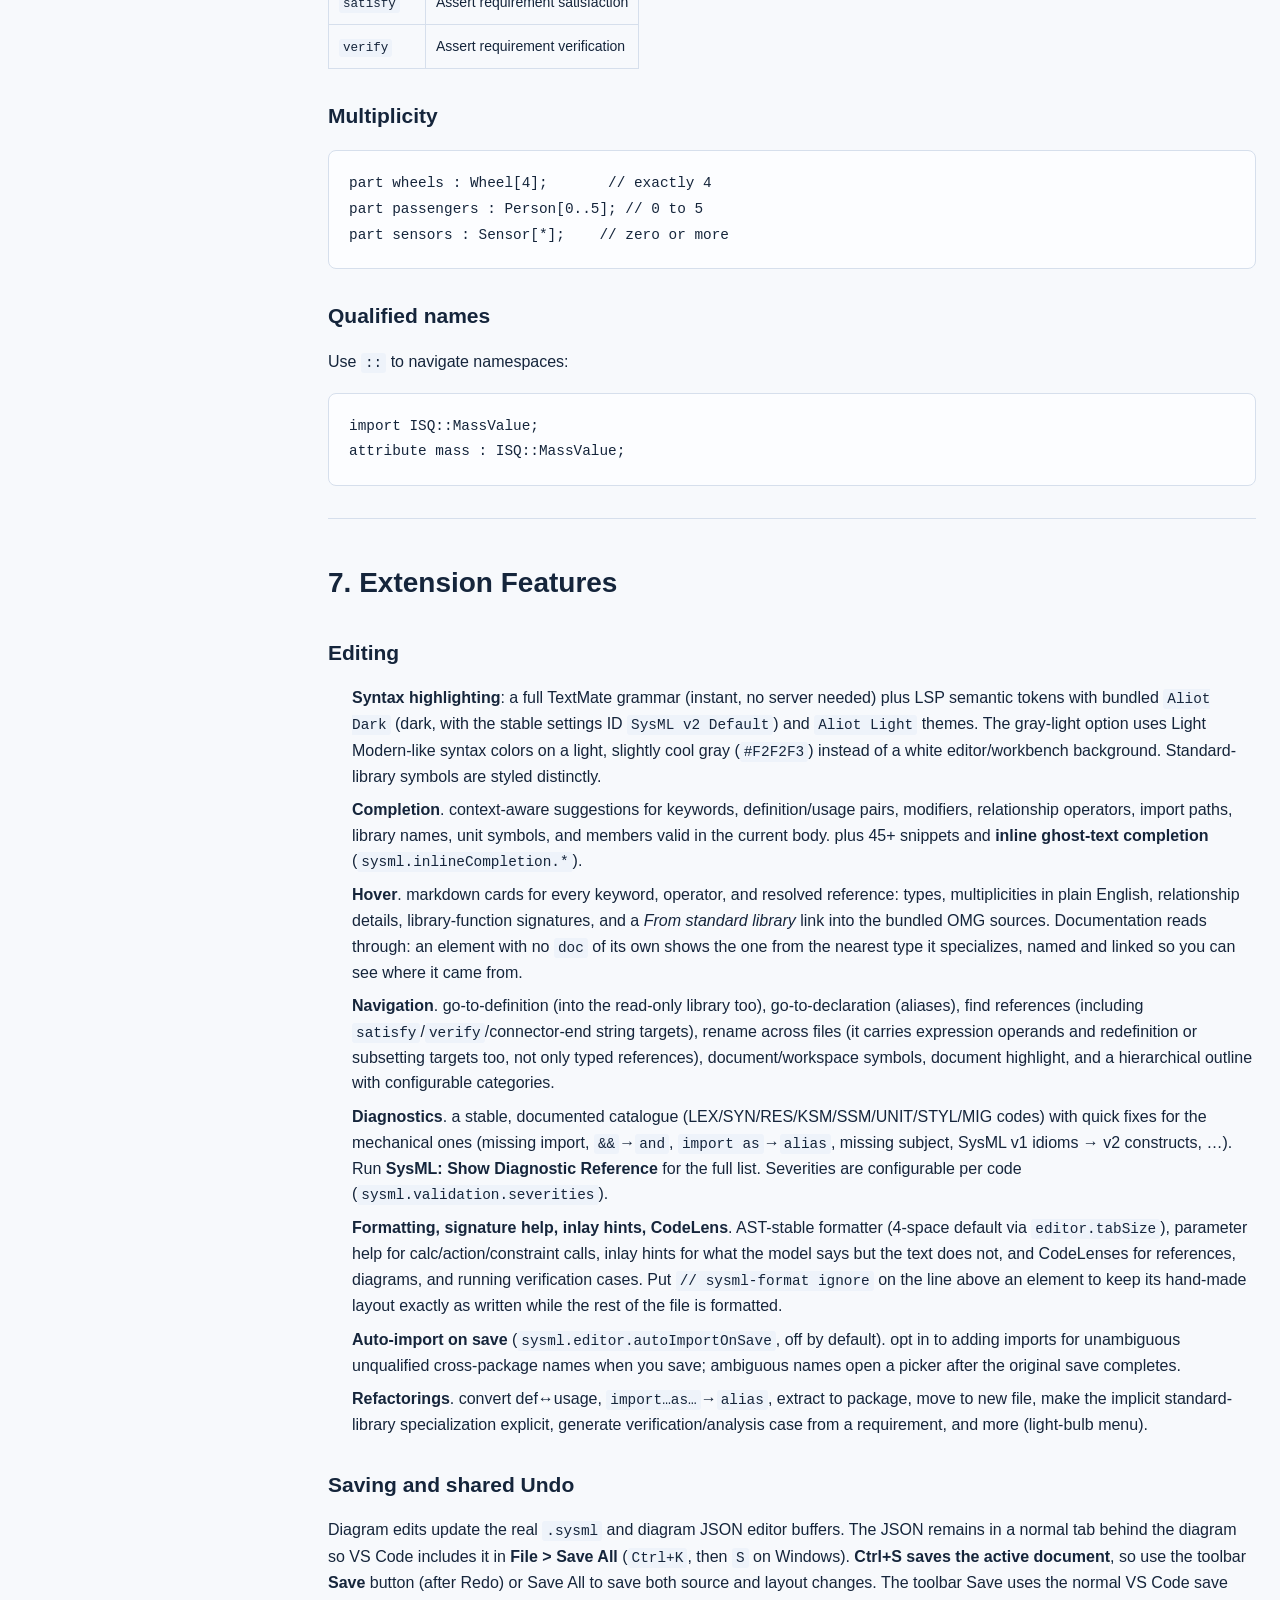
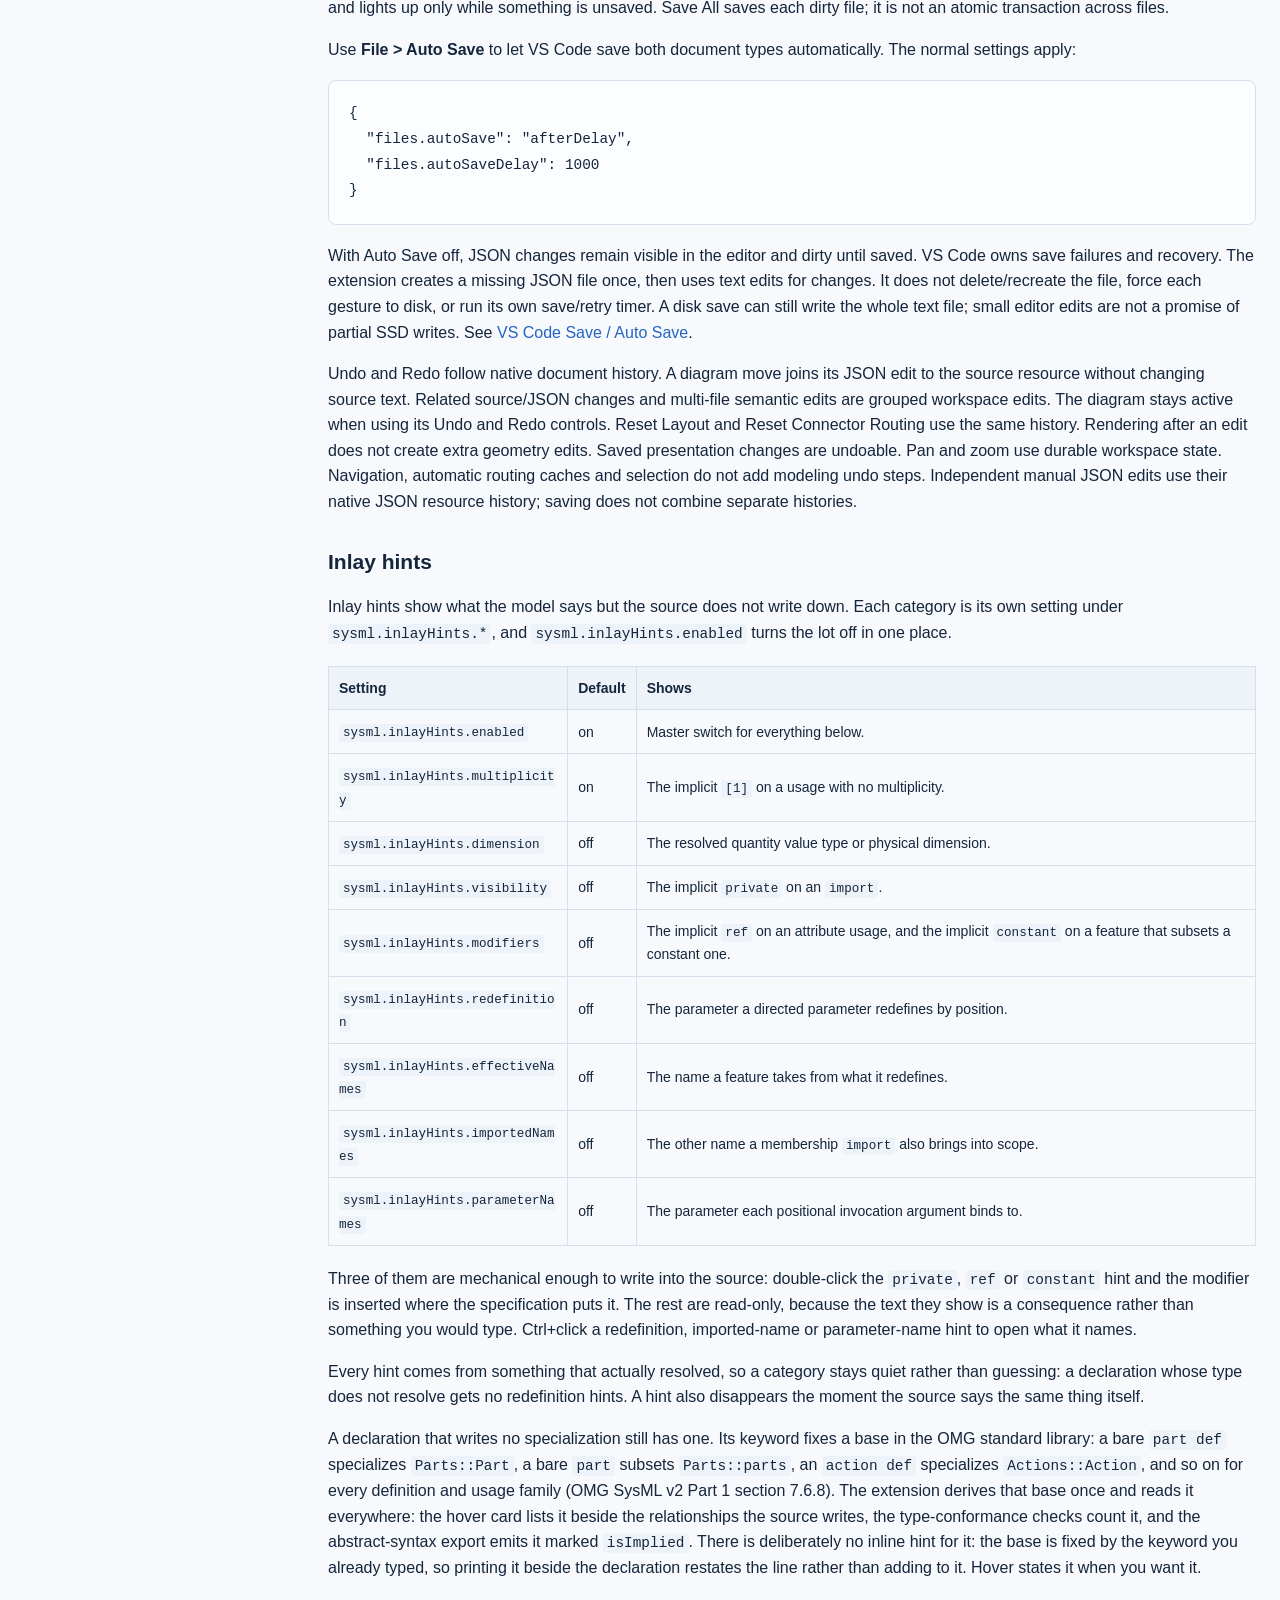
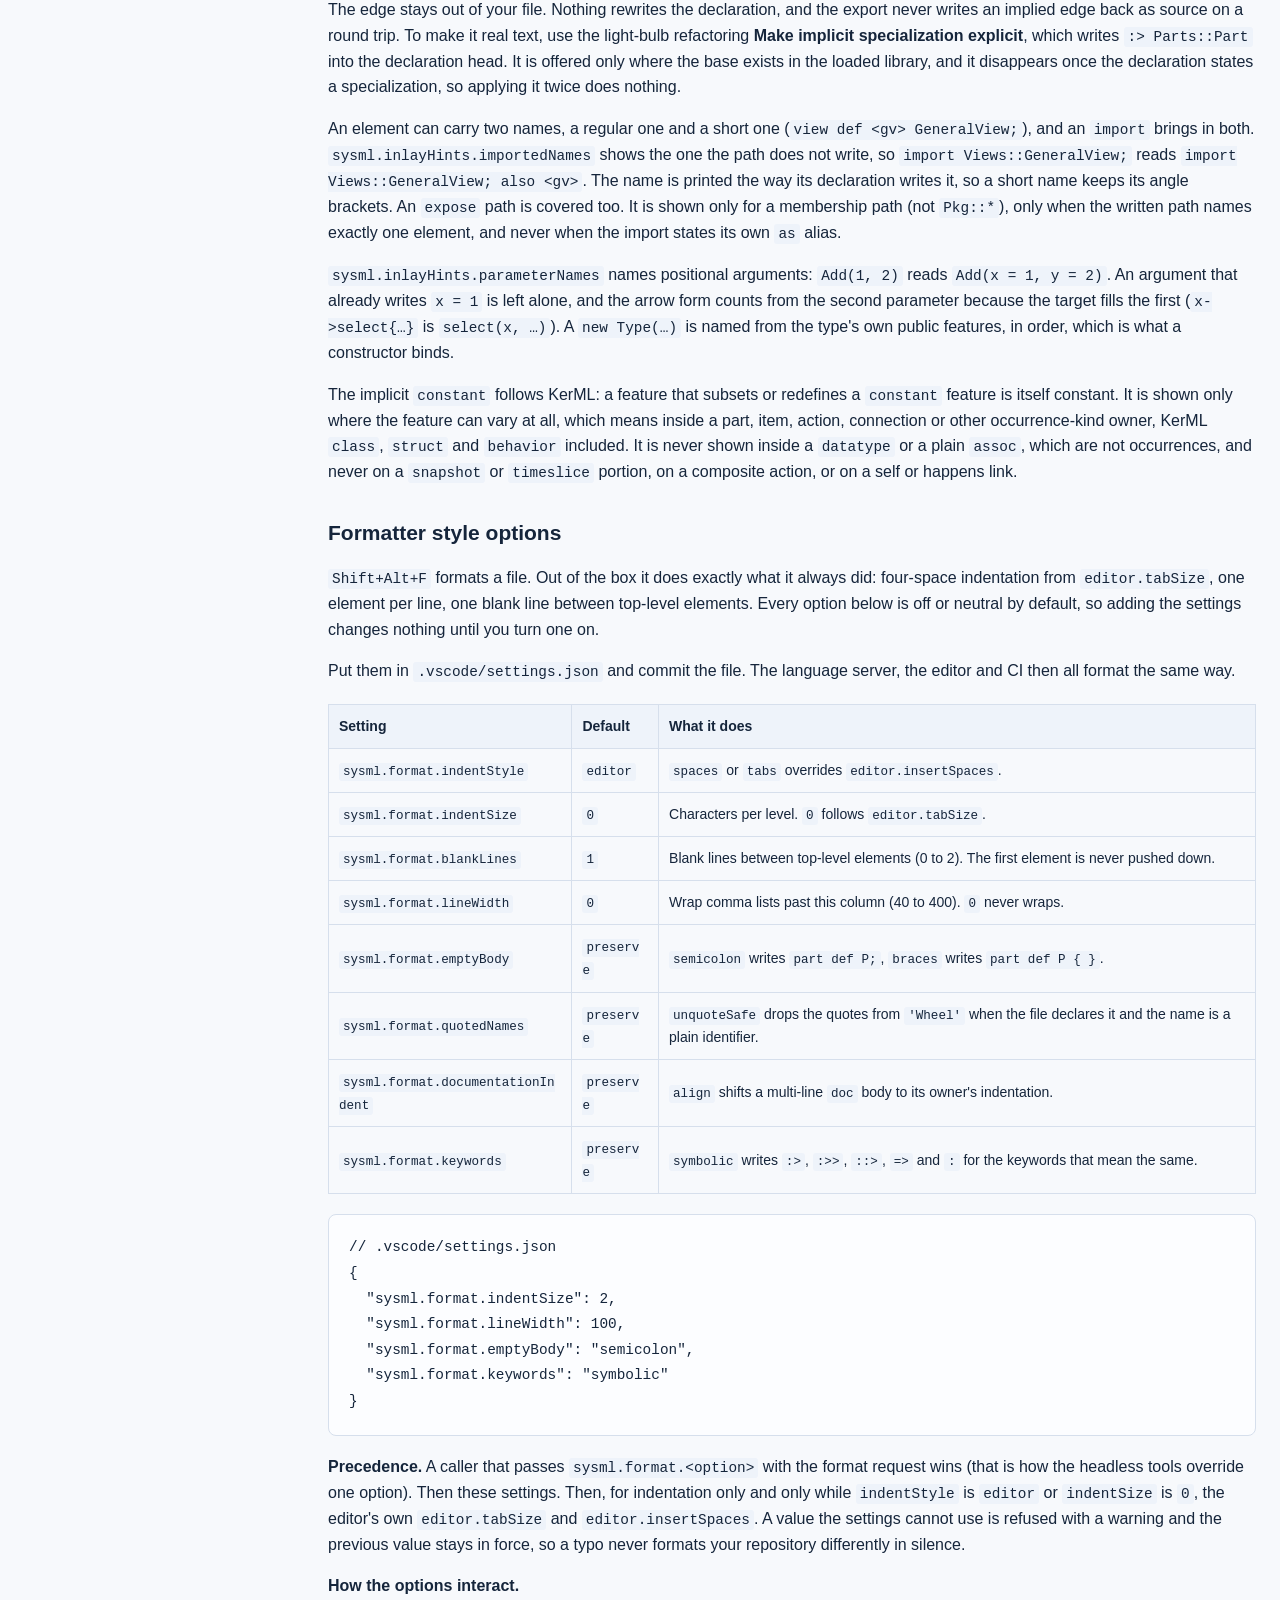
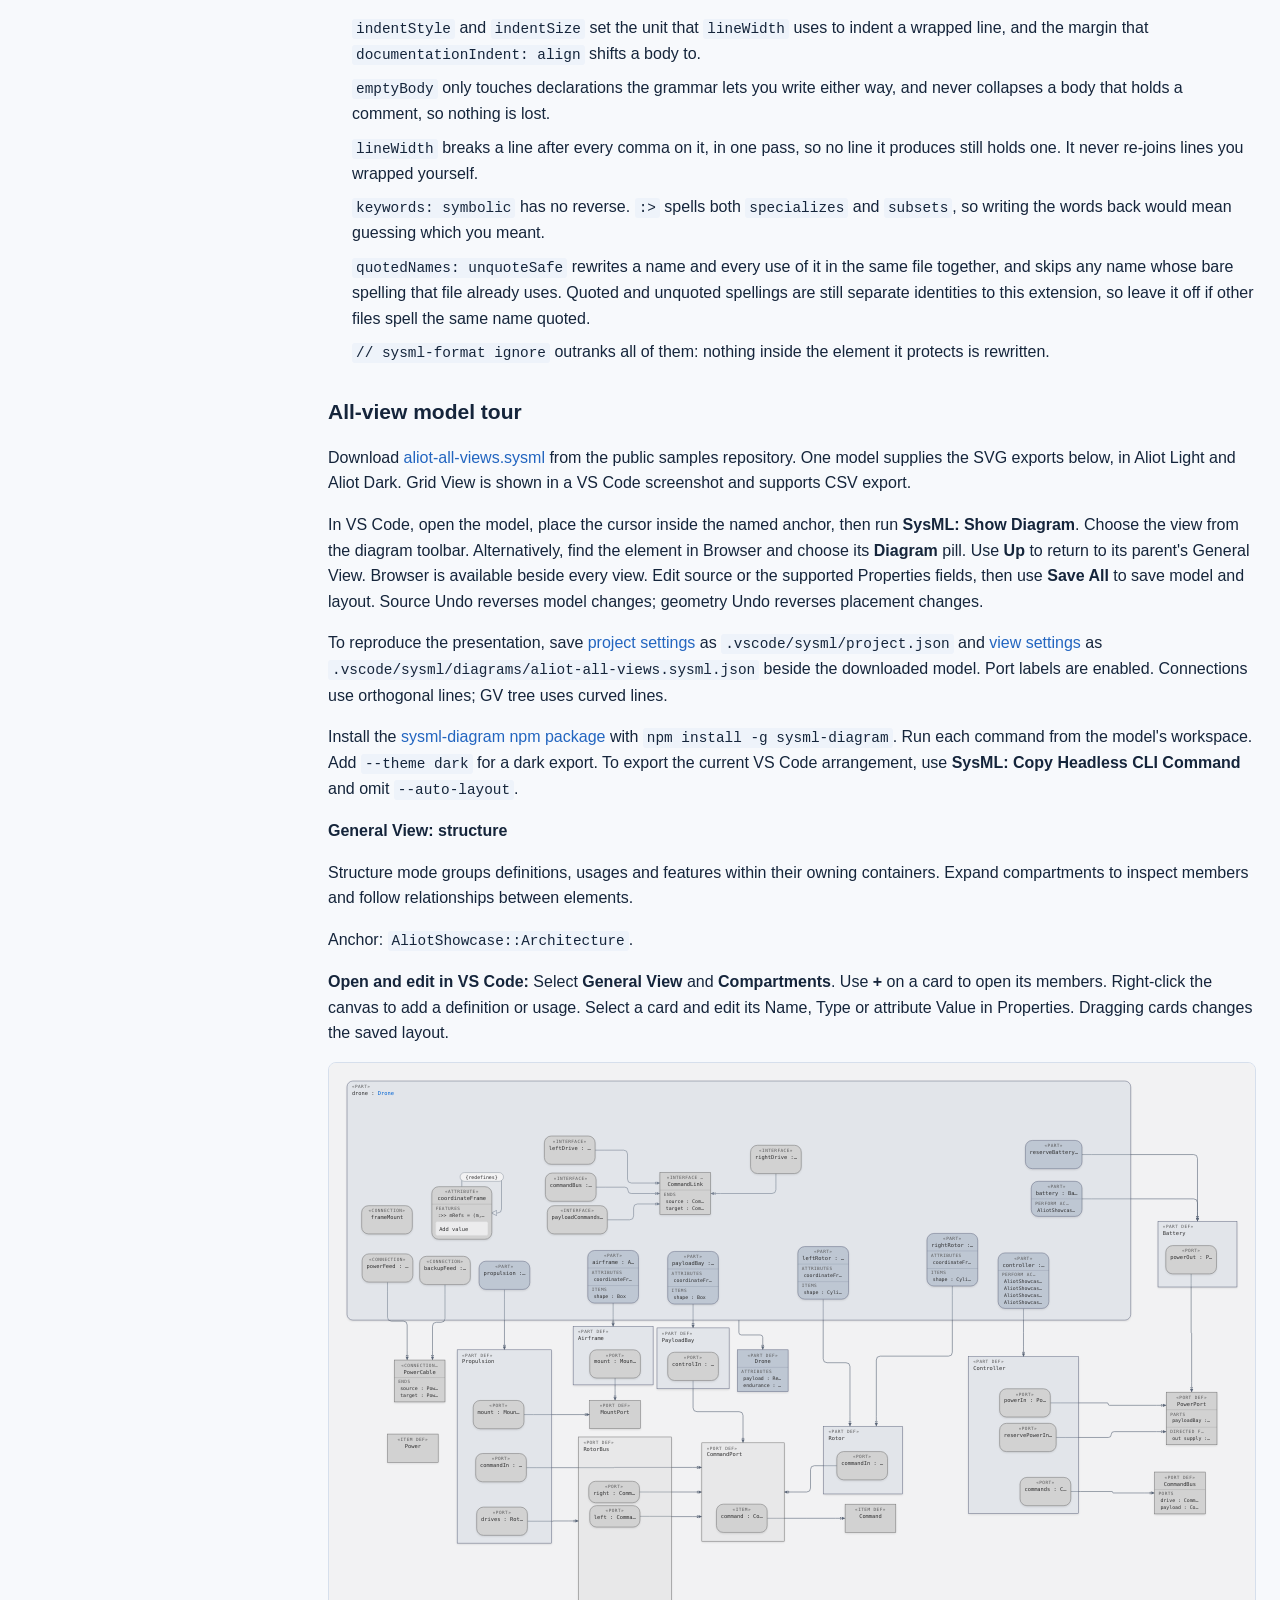
==== commit 654d3859: "new assets" ====
--- a/user-guide.html
+++ b/user-guide.html
@@ -13,7 +13,14 @@
       rel="canonical"
       href="https://voidaliot.github.io/sysml-v2-vscext-release/user-guide.html"
     />
-    <link rel="icon" href="assets/brand/aliot-light.png" />
+    <link
+      rel="icon"
+      type="image/svg+xml"
+      sizes="any"
+      href="assets/brand/aliot-favicon-light.svg"
+      data-light="assets/brand/aliot-favicon-light.svg"
+      data-dark="assets/brand/aliot-favicon-dark.svg"
+    />
     <link rel="stylesheet" href="styles.css" />
     <link rel="stylesheet" href="user-guide.css" />
     <script src="user-guide.js" defer></script>
@@ -21,14 +28,34 @@
   <body>
     <header class="guide-header">
       <a class="guide-brand" href="index.html"
-        ><img src="assets/brand/aliot-light.png" alt="" width="36" height="36" />Aliot SysML v2</a
+        ><img
+          class="brand-mark"
+          src="assets/brand/aliot-star-light.svg"
+          data-light="assets/brand/aliot-star-light.svg"
+          data-dark="assets/brand/aliot-star-dark.svg"
+          alt=""
+          width="42"
+          height="42"
+        />Aliot SysML v2</a
       >
       <nav aria-label="Guide navigation">
         <a href="index.html">Home</a>
         <a href="https://marketplace.visualstudio.com/items?itemName=voidaliot.vscode-sysml-v2"
           >Install in VS Code</a
         >
-        <button id="guide-theme" type="button" hidden>Dark theme</button>
+        <button
+          class="icon-button theme-button"
+          id="guide-theme"
+          type="button"
+          aria-label="Switch to dark theme"
+          title="Switch theme"
+          hidden
+        >
+          <svg class="icon" viewBox="0 0 24 24" aria-hidden="true">
+            <circle cx="12" cy="12" r="4" />
+            <path d="M12 2v2m0 16v2M2 12h2m16 0h2M5 5l1.5 1.5m11 11L19 19M19 5l-1.5 1.5m-11 11L5 19" />
+          </svg>
+        </button>
       </nav>
     </header>
     <div class="guide-layout">
@@ -617,7 +644,7 @@
 <p>Lists requirements in a table for scanning, selection and editing supported fields. Adjust columns to focus on the data you need, or export the table as CSV.</p>
 <p>Anchor: <code>AliotShowcase</code>.</p>
 <p><strong>Open and edit in VS Code:</strong> Select <strong>Grid View</strong>, then the <strong>Requirements</strong> preset. Edit a supported cell by double-clicking it. Use Properties for the selected requirement and the column controls to adjust the table. Choose <strong>Export CSV</strong> to share it. The screenshot below is the SDV sample; the downloaded CSV is the all-view model.</p>
-<p><img src="assets/product/grid-vscode.png" alt="VS Code Grid View showing requirements for the software-defined vehicle sample." loading="lazy" width="2606" height="1520"></p>
+<p><img src="assets/product/grid-vscode.png" data-light="assets/product/grid-vscode.png" data-dark="assets/product/grid-vscode-dark.png" alt="VS Code Grid View showing requirements for the software-defined vehicle sample." loading="lazy" width="2055" height="1342"></p>
 <p>Use <strong>Export CSV</strong> in the Grid View toolbar, or run the command below. <a href="assets/product/all-views/requirements.csv">Download the all-view model requirements CSV</a>.</p>
 <pre><code class="language-sh">sysml-diagram export --file aliot-all-views.sysml --view grv --anchor AliotShowcase --theme light --auto-layout --out requirements.csv
 </code></pre>
--- a/styles.css
+++ b/styles.css
@@ -198,9 +198,10 @@
   line-height: 1;
 }
 .brand-mark {
-  height: 31px;
-  width: 31px;
-  color: var(--accent);
+  height: 42px;
+  width: 42px;
+  display: block;
+  flex-shrink: 0;
 }
 .brand-sub {
   font-size: 11px;
@@ -1655,8 +1656,8 @@
   font-size: 24px;
 }
 .footer .brand-mark {
-  width: 24px;
-  height: 24px;
+  width: 32px;
+  height: 32px;
 }
 .footer-nav {
   display: flex;
@@ -1955,8 +1956,8 @@
     font-size: 27px;
   }
   .brand-mark {
-    width: 28px;
-    height: 28px;
+    width: 36px;
+    height: 36px;
   }
   .main-nav {
     position: absolute;
--- a/user-guide.css
+++ b/user-guide.css
@@ -20,13 +20,6 @@
 }
 .guide-header nav {
   font-size: 14px;
-}
-.guide-header button {
-  padding: 6px 12px;
-  border: 1px solid var(--line);
-  border-radius: 6px;
-  color: var(--ink);
-  background: var(--surface-2);
 }
 .guide-layout {
   display: grid;
